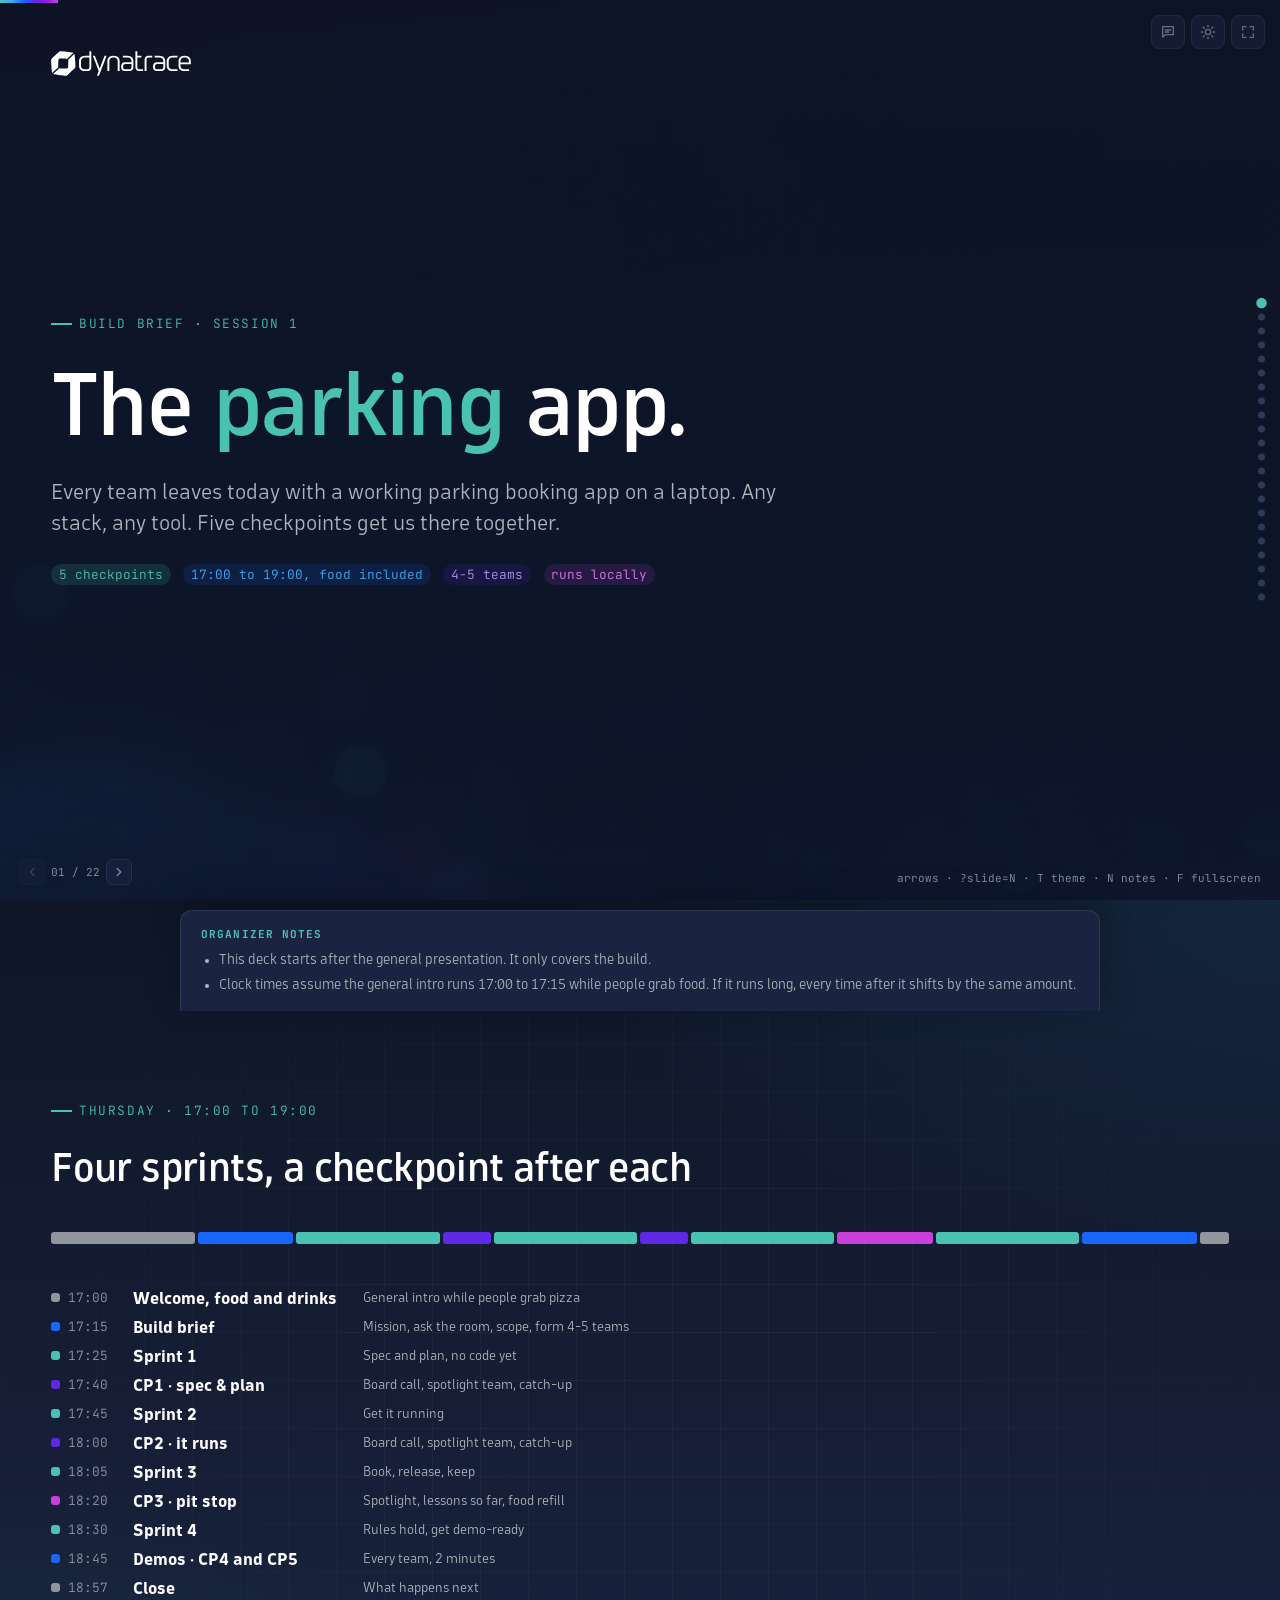
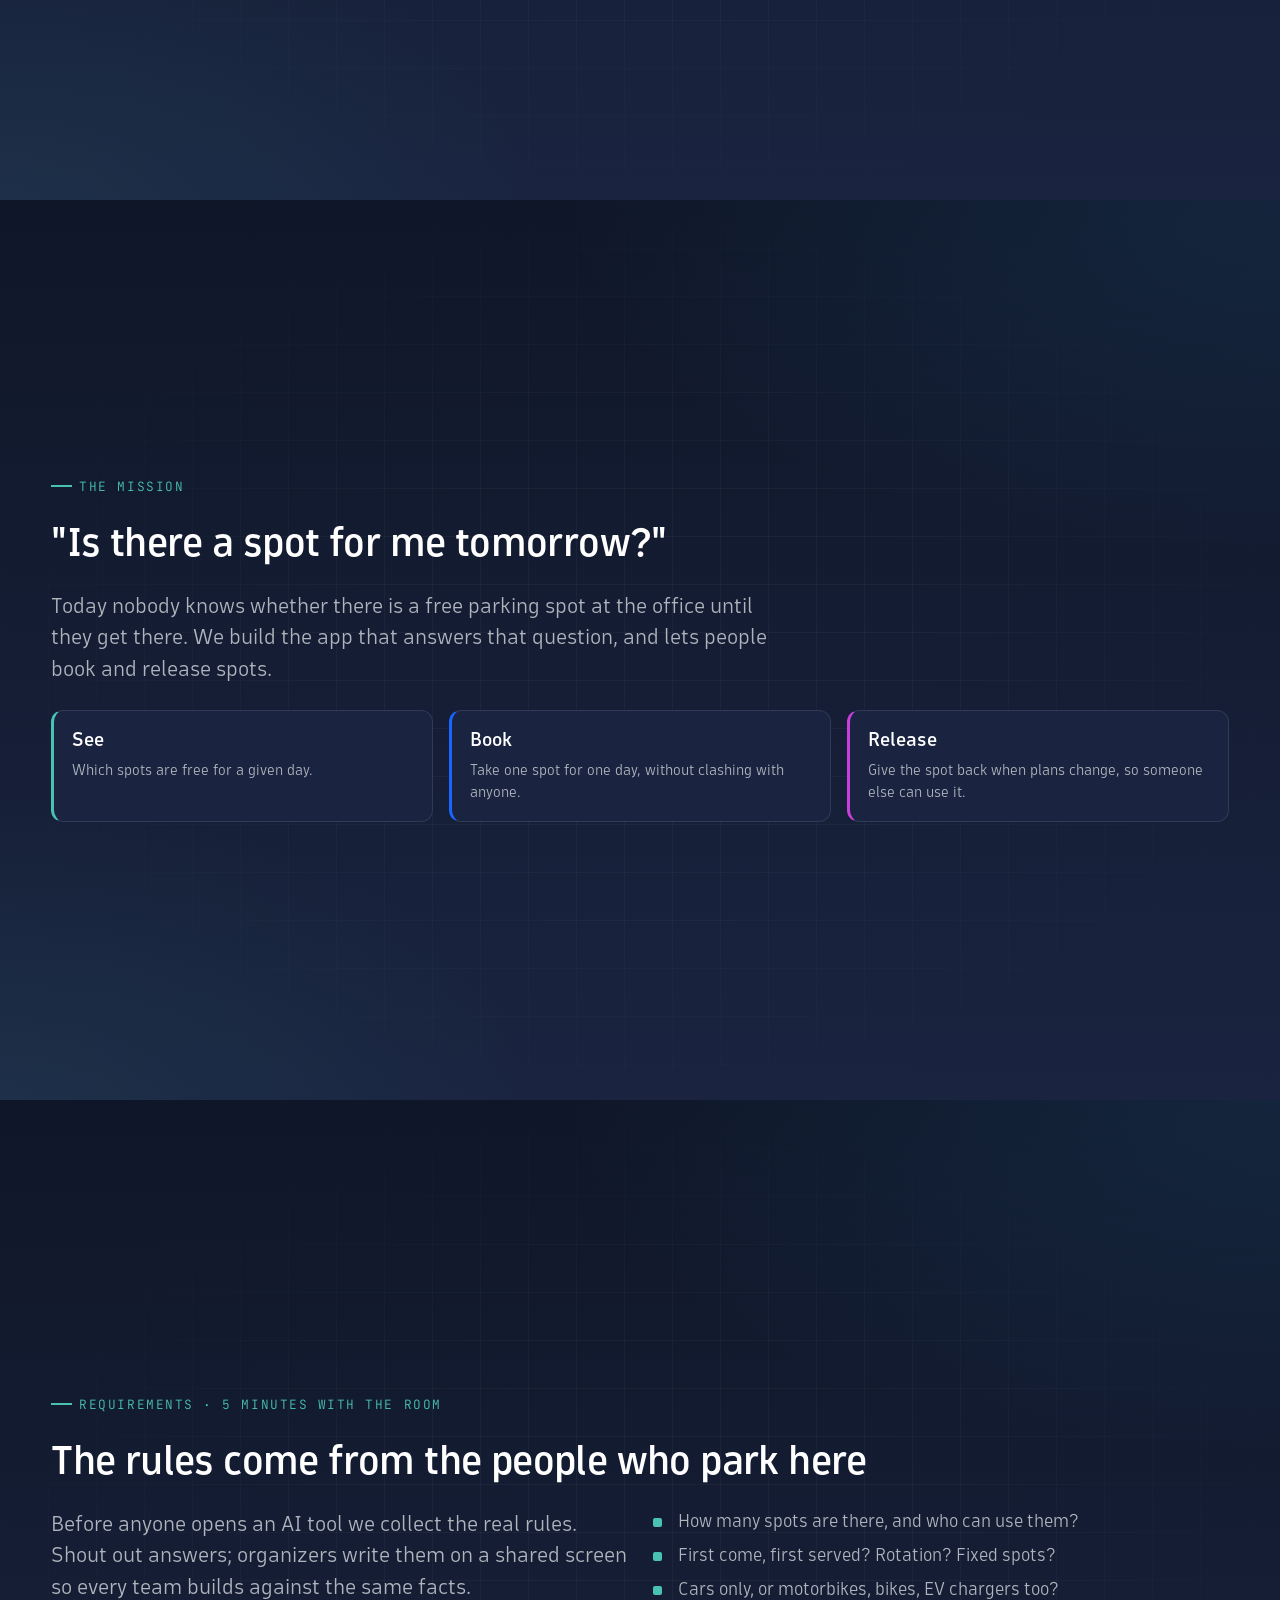
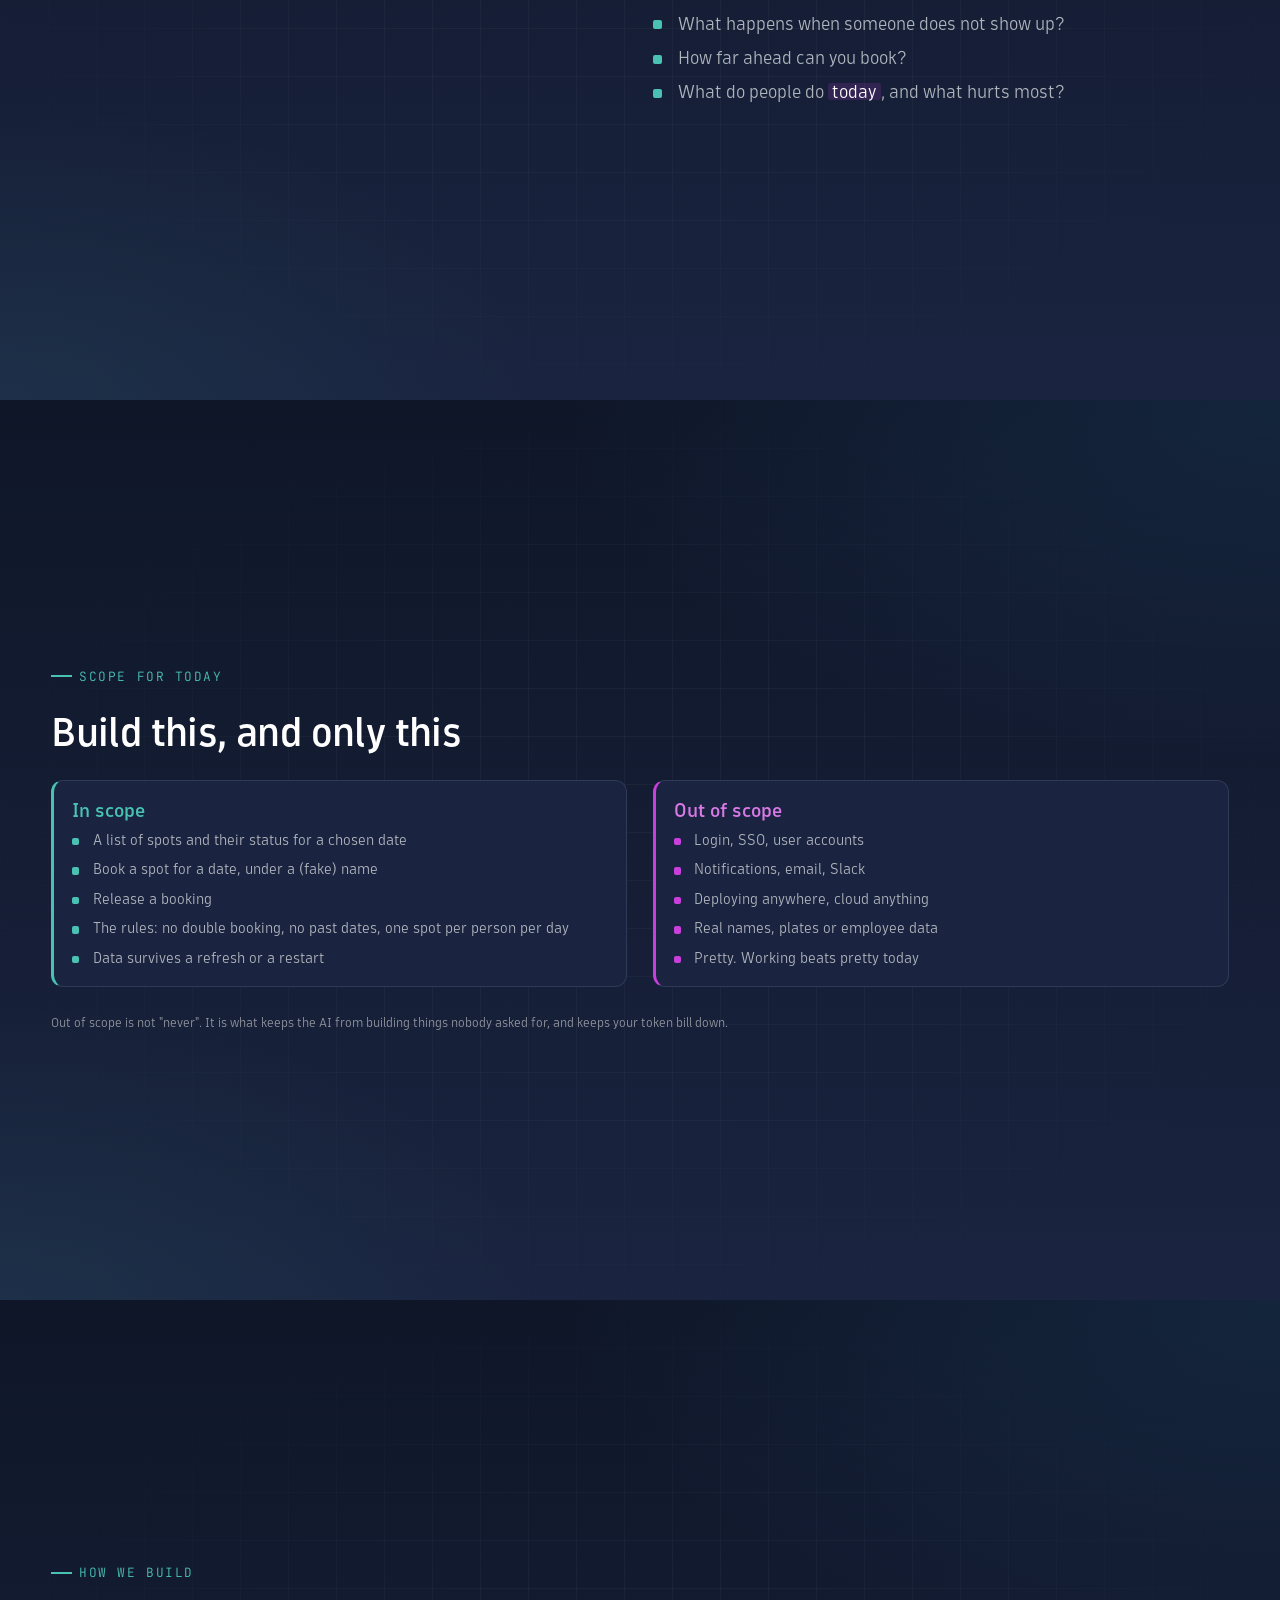
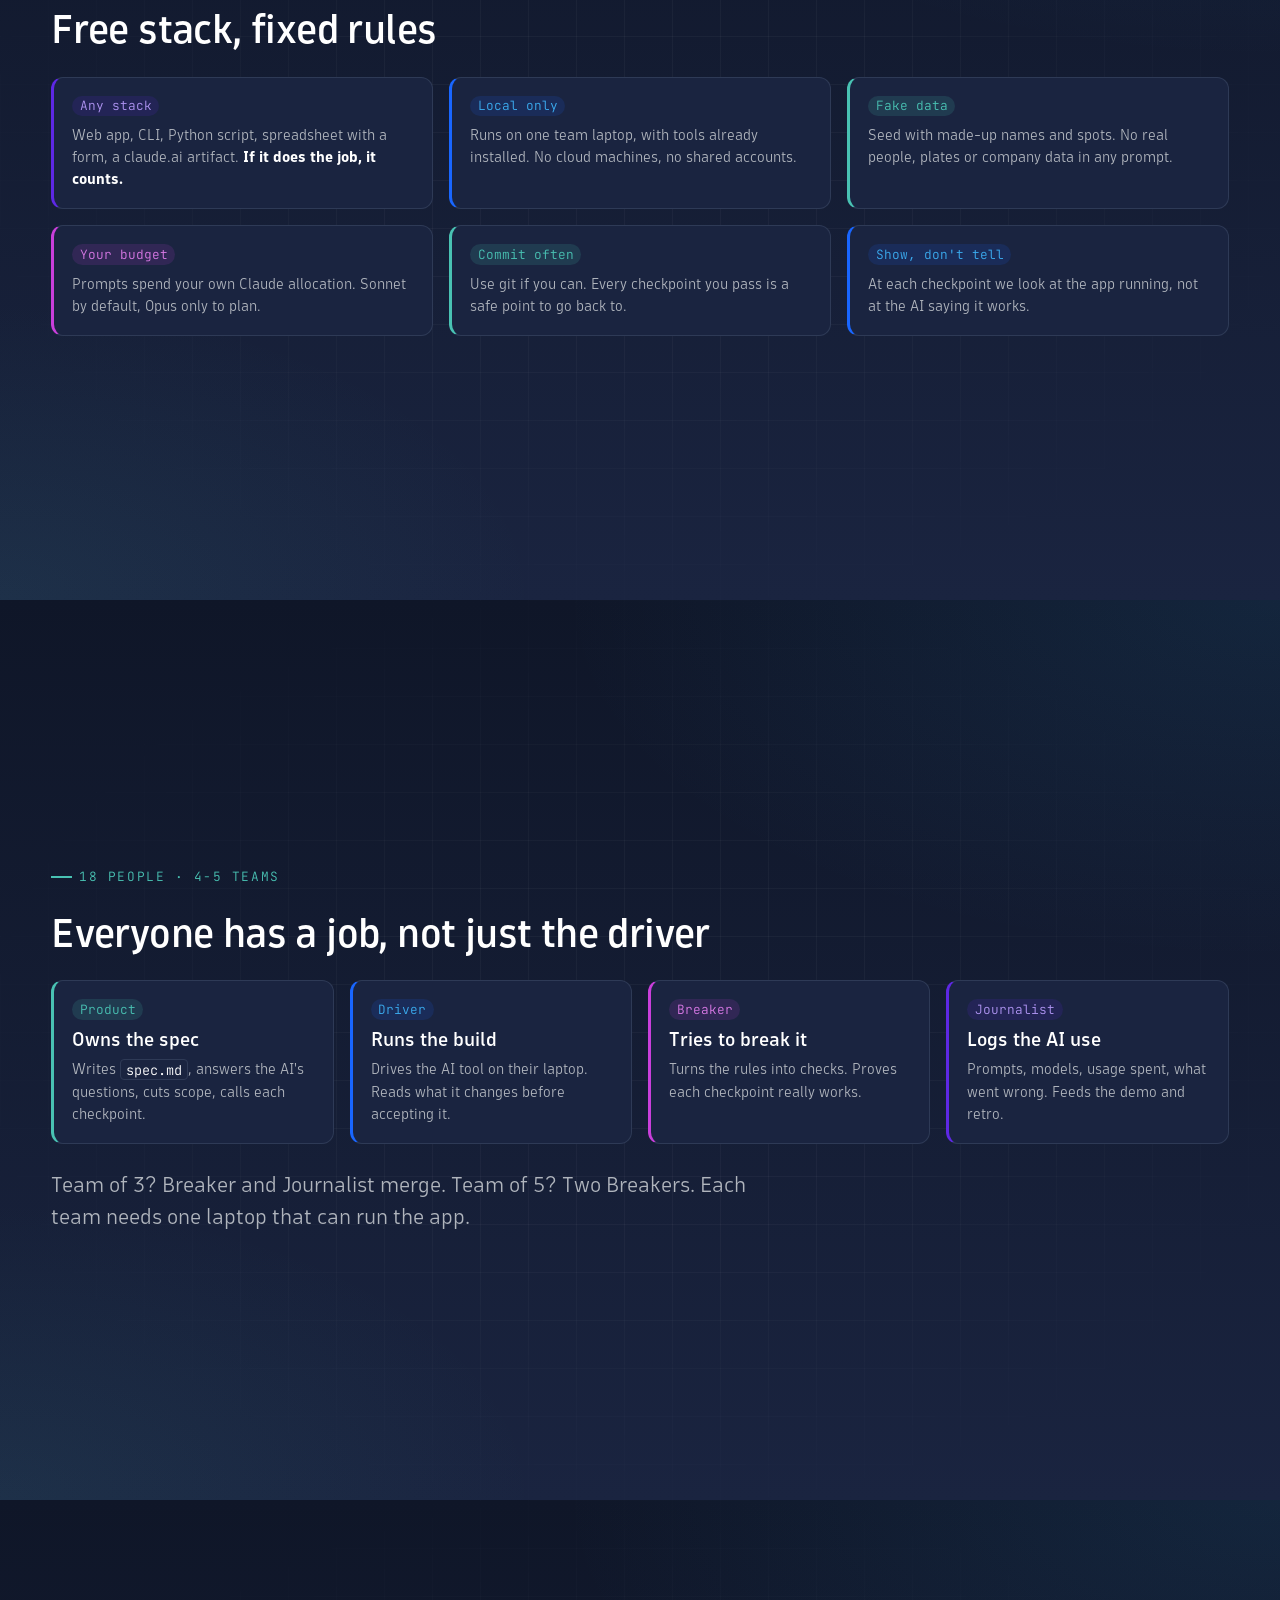
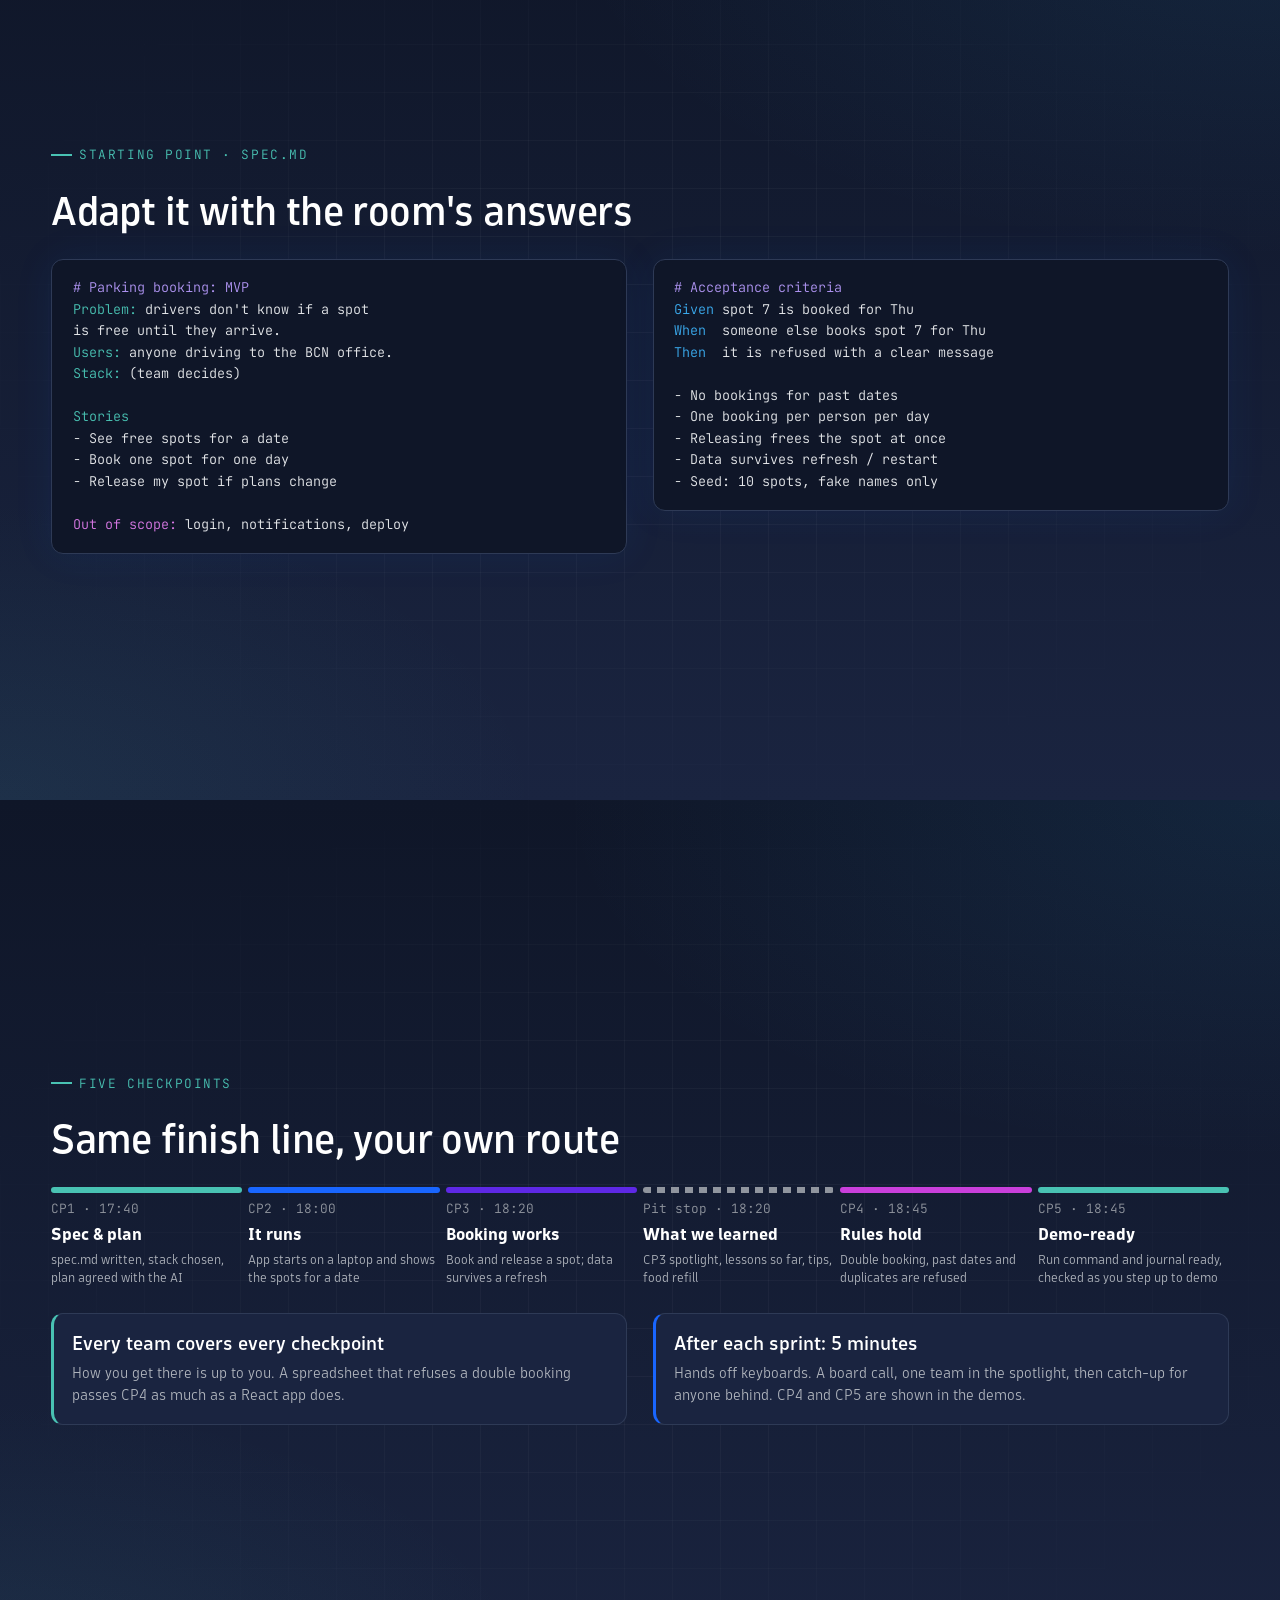
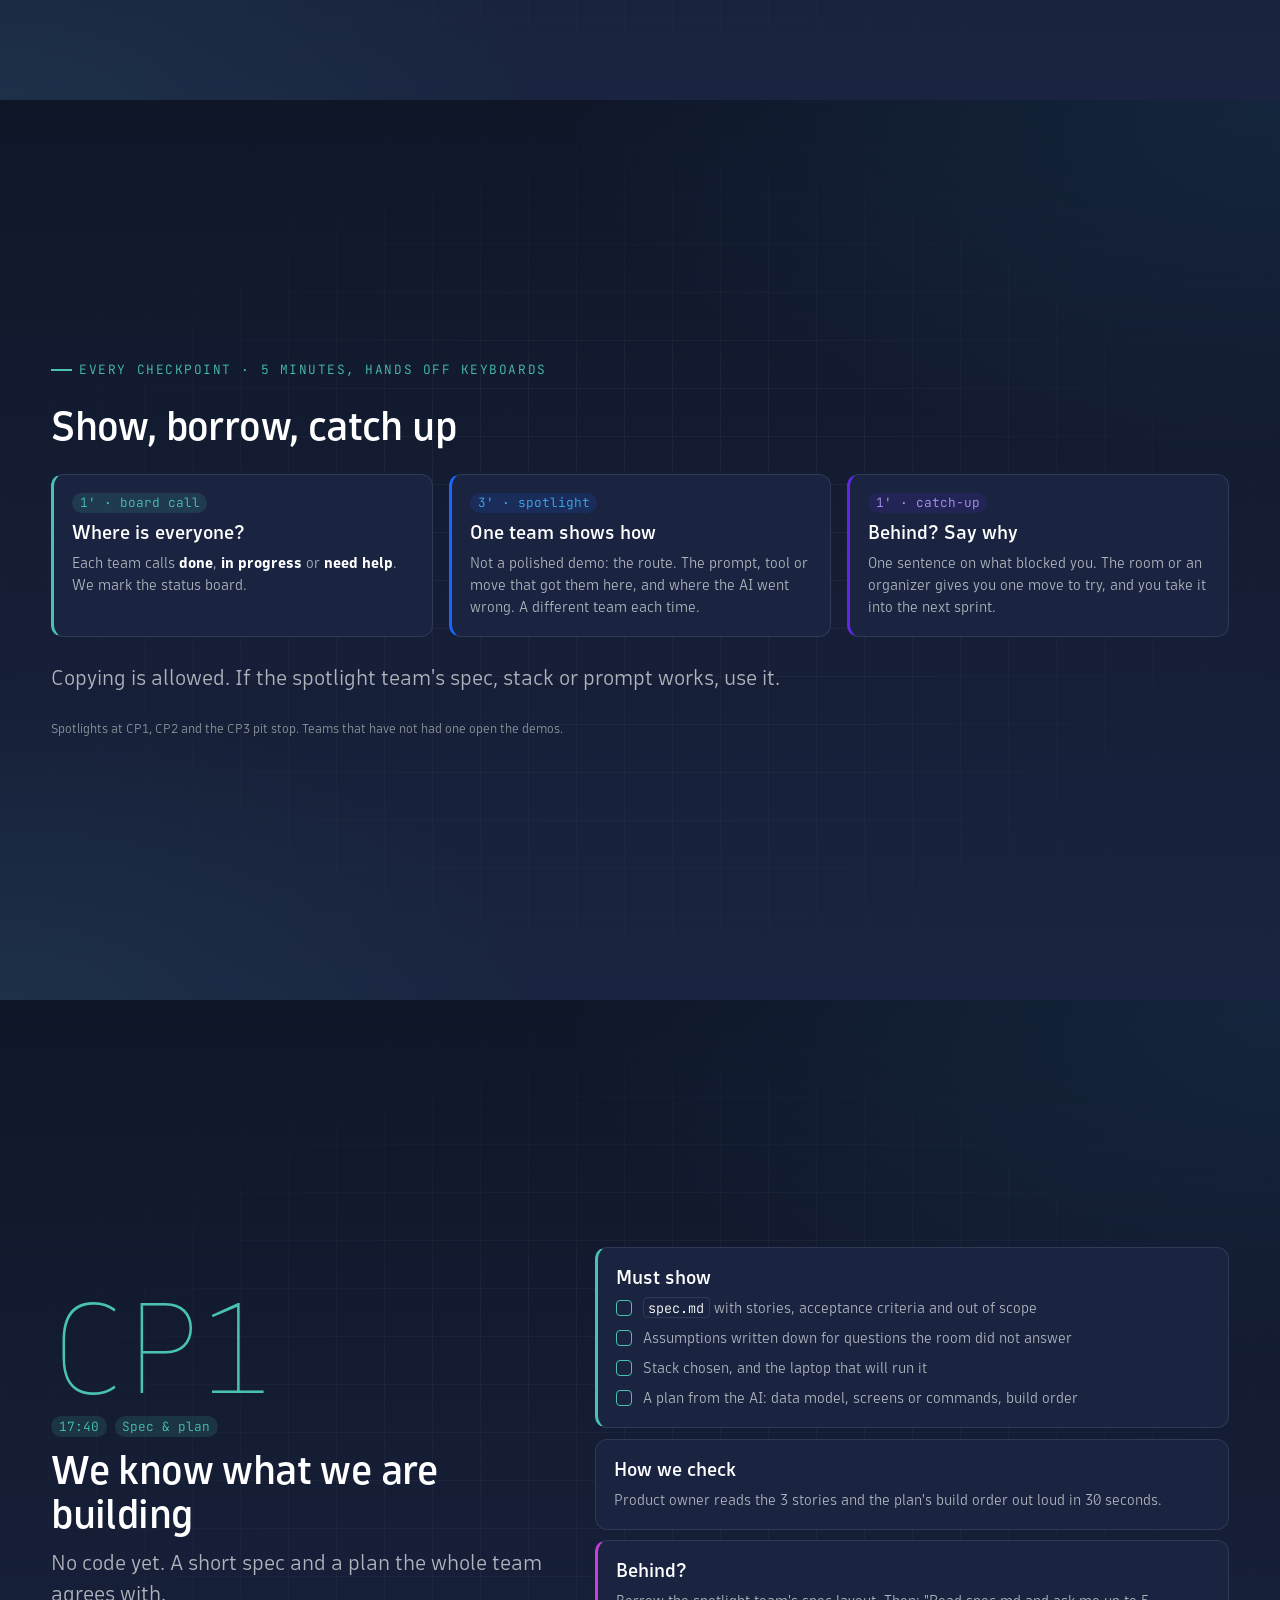
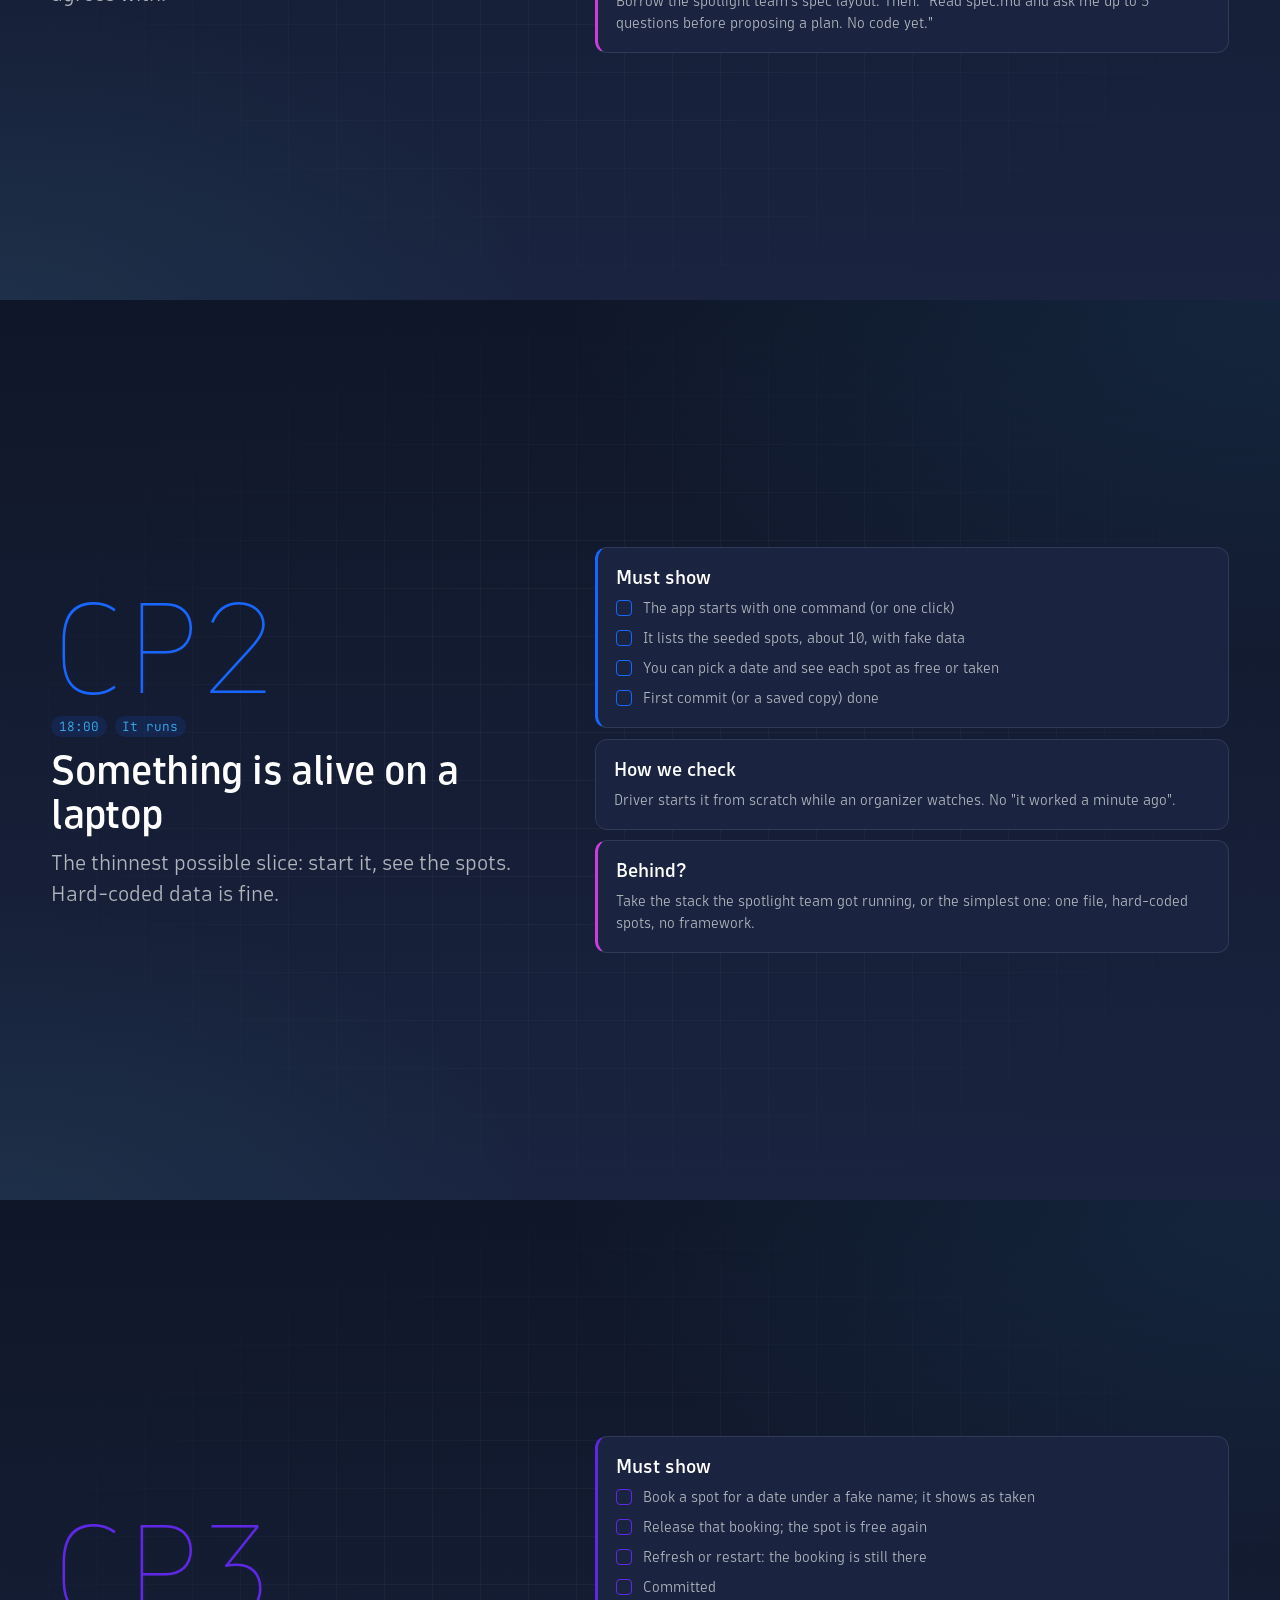
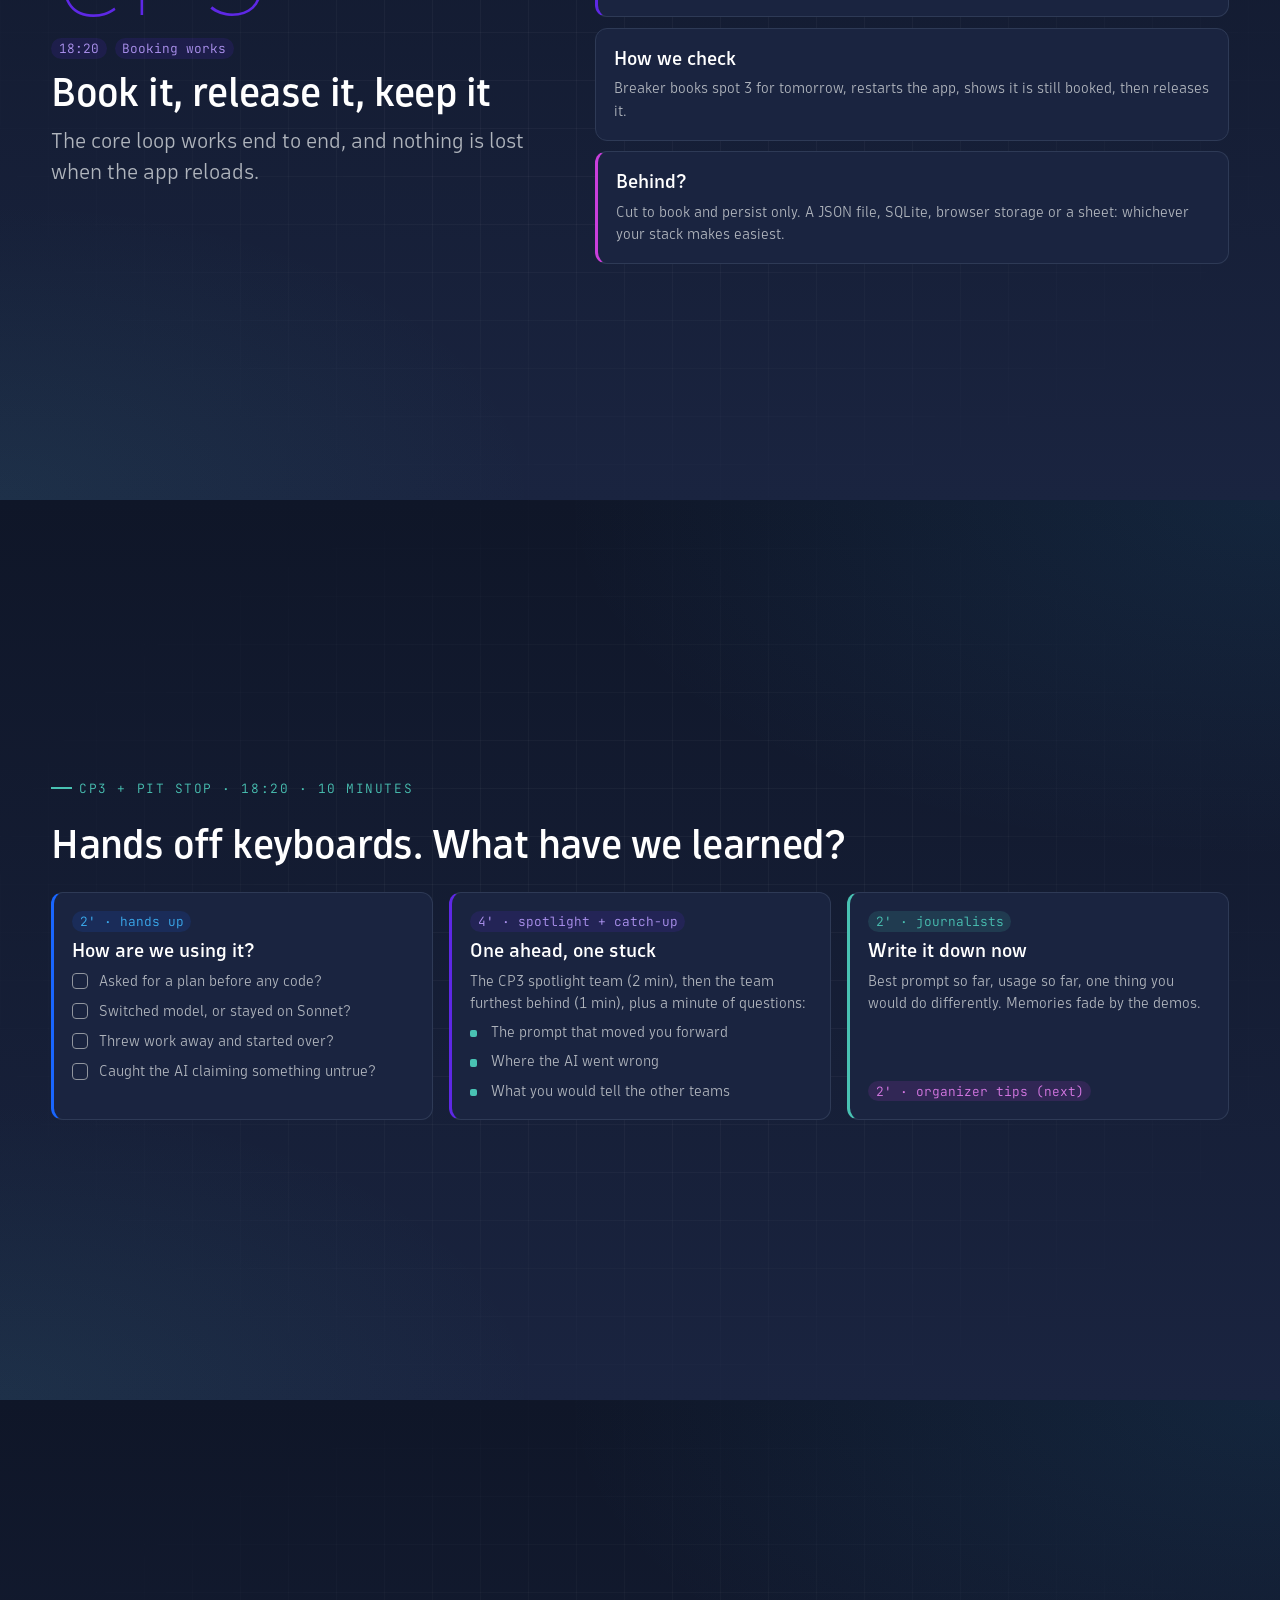
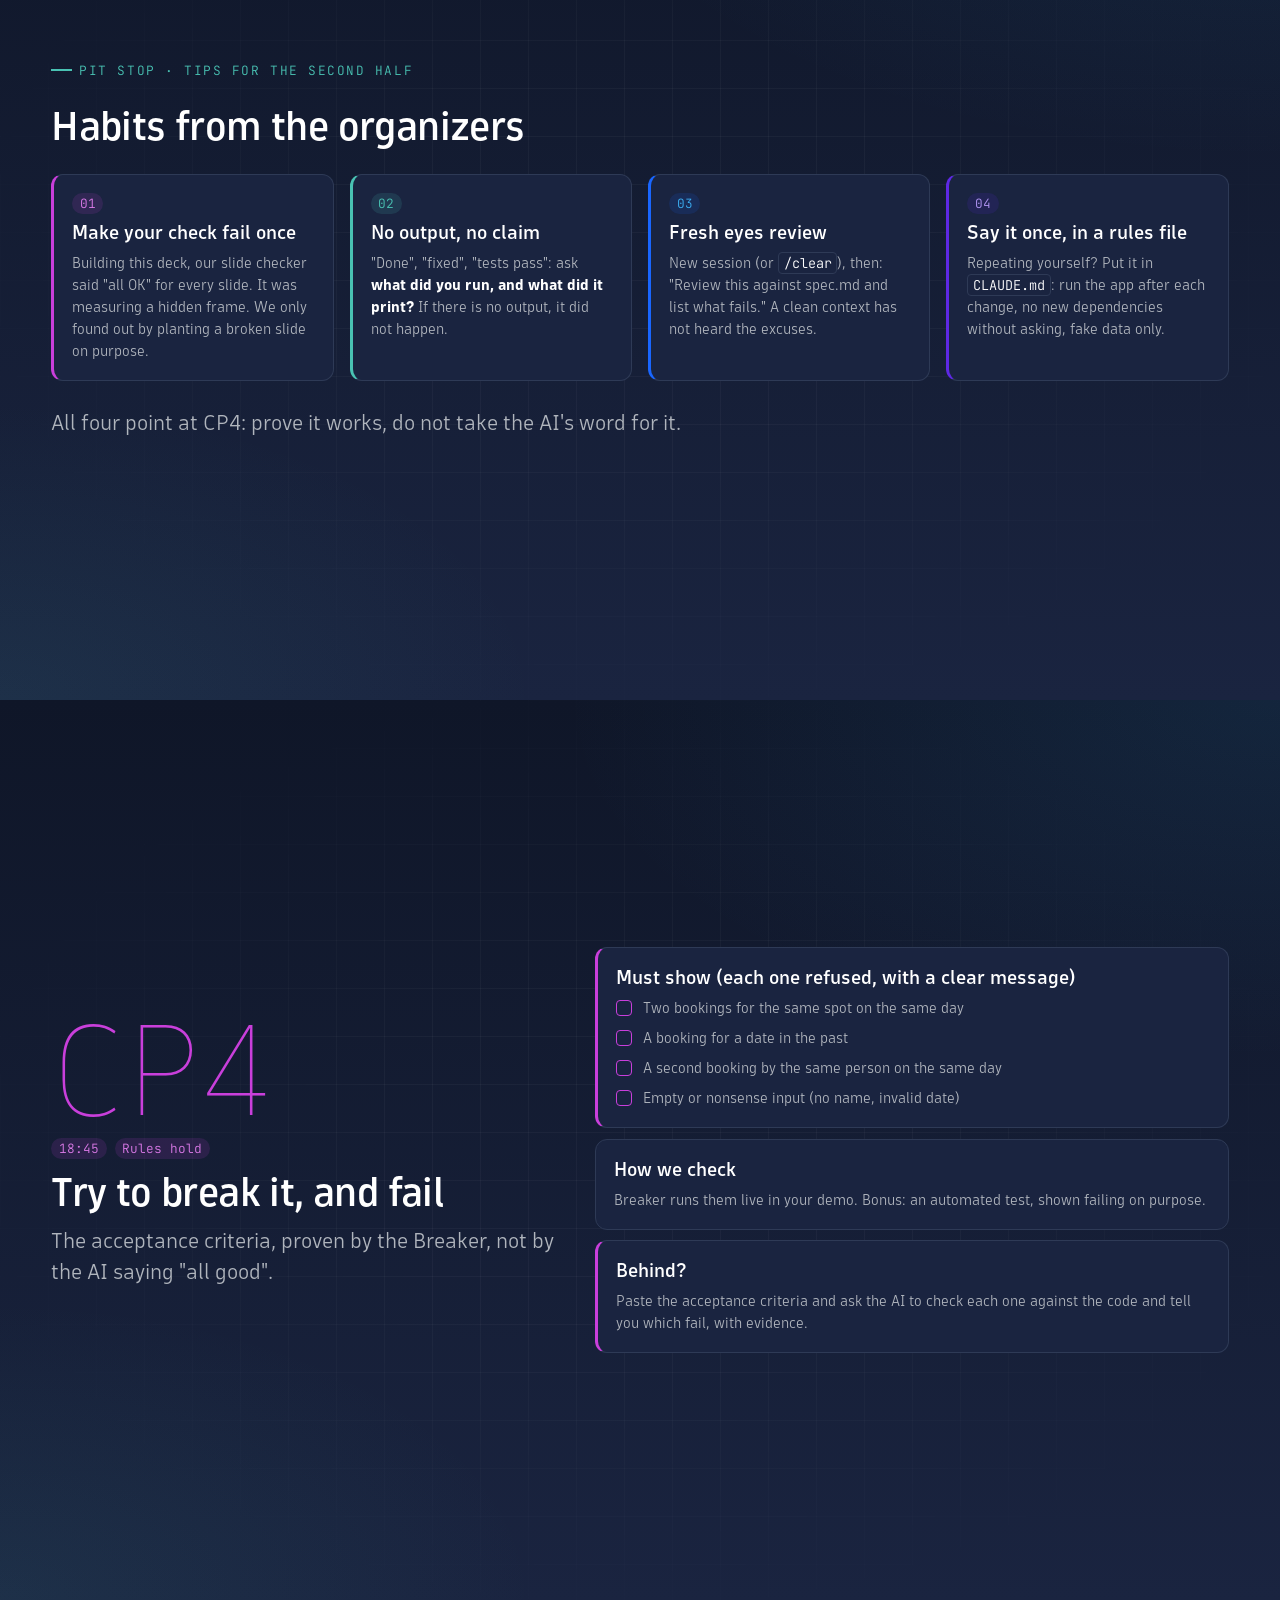
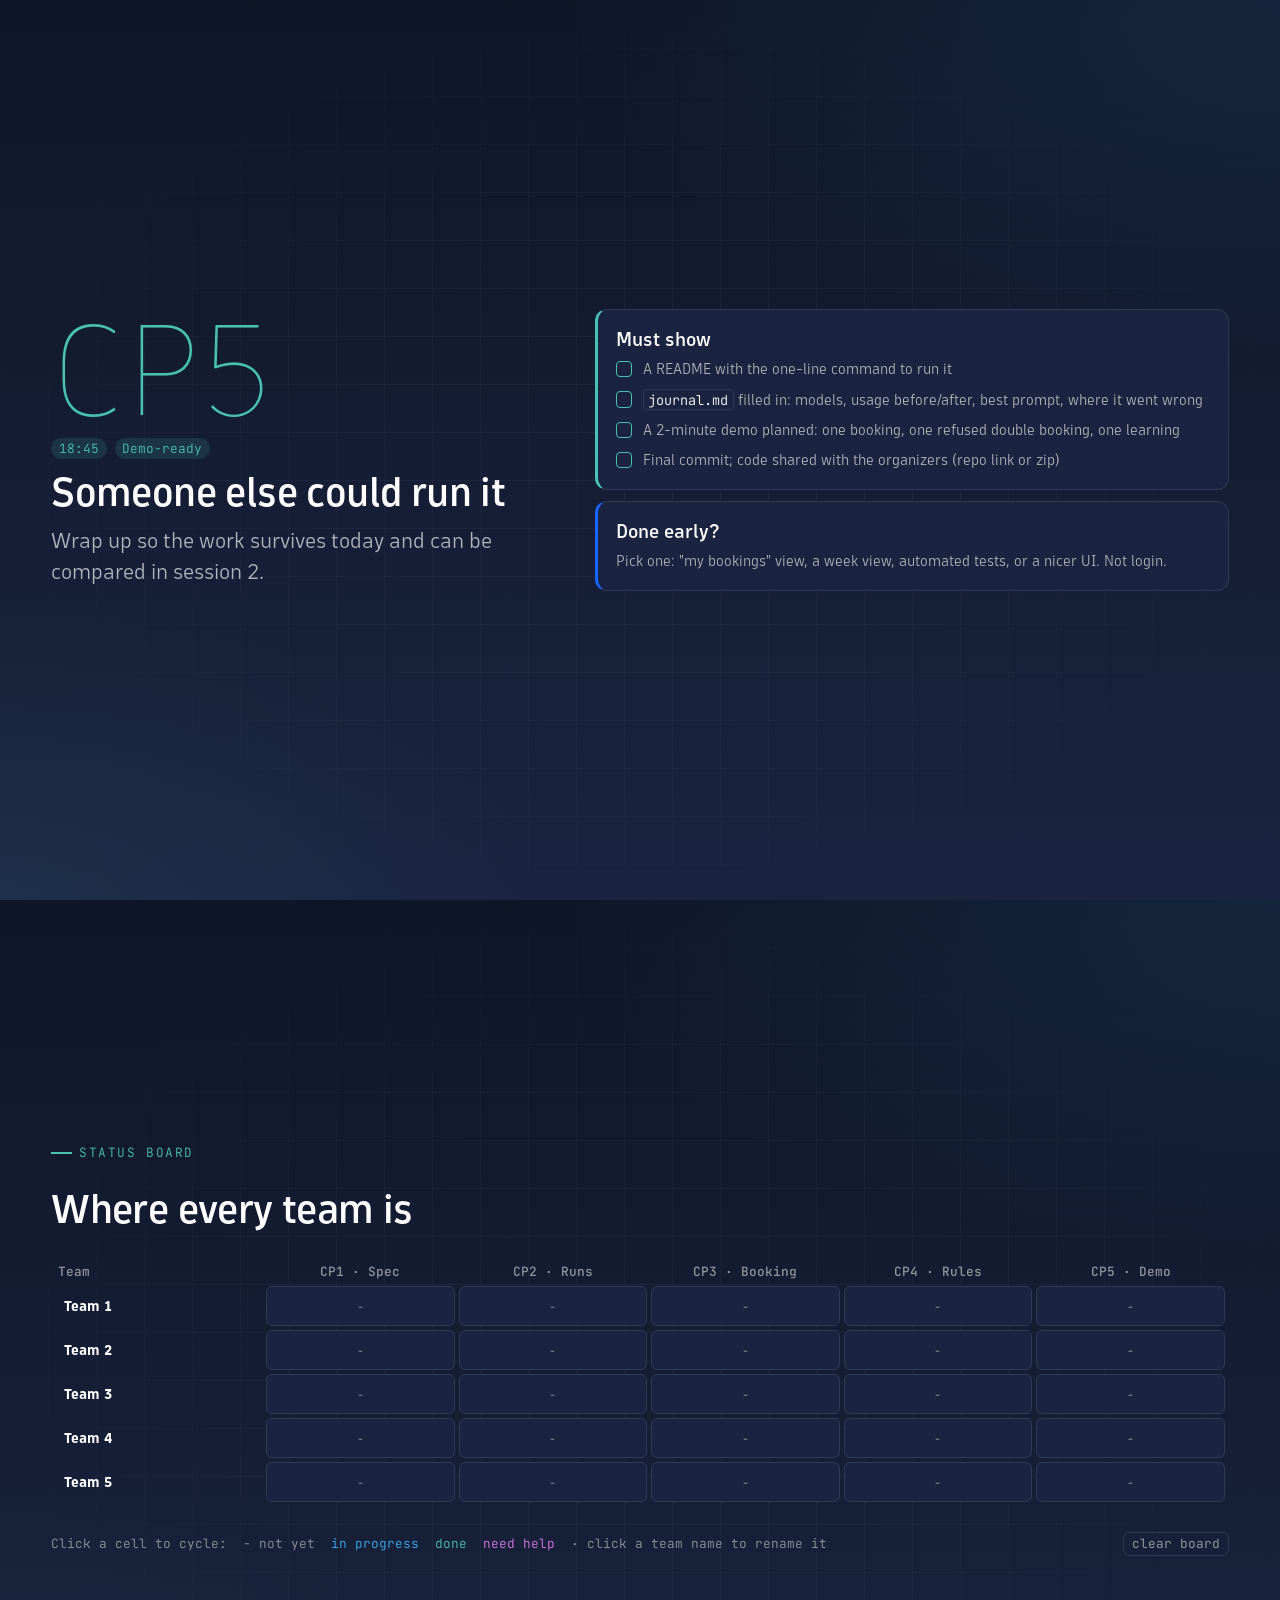
==== build.html @ cbcaed68 "Build the decks from markdown sources Each deck is now edited as one markdown file in decks/ and bui" ====
<!DOCTYPE html>
<html lang="en" data-theme="dark">
<head>
<meta charset="UTF-8">
<meta name="viewport" content="width=device-width, initial-scale=1.0">
<title>Parking App Build</title>
<link rel="preconnect" href="https://fonts.googleapis.com">
<link rel="preconnect" href="https://fonts.gstatic.com" crossorigin>
<link rel="stylesheet" href="https://fonts.googleapis.com/css2?family=JetBrains+Mono:wght@400;500&display=swap">
<style>
/* === FONTS: DTFlow inlined so the deck works offline === */
@font-face { font-family: 'DTFlow'; src: url([data-uri]) format('opentype'); font-weight: 100; font-display: swap; }
@font-face { font-family: 'DTFlow'; src: url([data-uri]) format('opentype'); font-weight: 300; font-display: swap; }
@font-face { font-family: 'DTFlow'; src: url([data-uri]) format('opentype'); font-weight: 500; font-display: swap; }
@font-face { font-family: 'DTFlow'; src: url([data-uri]) format('opentype'); font-weight: 600; font-display: swap; }
@font-face { font-family: 'DTFlow'; src: url([data-uri]) format('opentype'); font-weight: 600; font-display: swap; }

/* === THEME TOKENS: Dynatrace Corporate 2026. Dark is DT Tech Dark, light is DT Card Bright ===
   A -text token is a tint (dark) or shade (light) of its palette colour, used only where the
   palette colour itself fails WCAG AA as text on that background. */
:root {
    --bg: #0F1628;
    --bg-gradient: radial-gradient(1200px 600px at 100% 0%, rgba(59,172,240,.10), transparent 60%),
                   radial-gradient(900px 500px at 0% 100%, rgba(73,194,179,.08), transparent 60%),
                   linear-gradient(180deg, #0F1628 0%, #1A2440 100%);
    --grid-line: rgba(255,255,255,.035);
    --text: #FFFFFF;
    --text-2: #B0B5BD;
    --text-3: #90959E;
    --card: #1A2440;
    --card-border: #2E3A56;
    --card-shadow: none;
    --code-bg: #0F1628;
    --teal: #49C2B3;
    --teal-text: #49C2B3;
    --blue: #1966FF;
    --blue-text: #3BACF0;
    --purple: #5E28E5;
    --purple-text: #AF94F2;
    --pink: #C93FDB;
    --pink-text: #D979E6;
    --spectrum: linear-gradient(90deg, #49C2B3, #3BACF0, #1966FF, #5E28E5, #8D1CDC, #C93FDB);
    --tag-bg: rgba(73,194,179,.14);
    --hl-pink: rgba(201,63,219,.16);
    --font: 'DTFlow', 'DM Sans', Arial, Helvetica, sans-serif;
    --mono: 'JetBrains Mono', monospace;
    --ease: cubic-bezier(0.16, 1, 0.3, 1);
}
[data-theme="light"] {
    --bg: #F9FAFB;
    --bg-gradient: radial-gradient(1200px 600px at 100% 0%, rgba(25,102,255,.05), transparent 60%),
                   radial-gradient(900px 500px at 0% 100%, rgba(73,194,179,.06), transparent 60%),
                   linear-gradient(180deg, #FFFFFF 0%, #F9FAFB 100%);
    --grid-line: rgba(26,36,64,.035);
    --text: #1A2440;
    --text-2: #6F747F;
    --text-3: #6F747F;
    --card: #FFFFFF;
    --card-border: #E5E7EB;
    --card-shadow: 0 2px 8px rgba(26,36,64,.06);
    --code-bg: #1A2440;
    --teal-text: #327379;
    --blue-text: #1966FF;
    --purple-text: #5E28E5;
    --pink-text: #8D1CDC;
    --hl-pink: rgba(201,63,219,.12);
}

* { margin: 0; padding: 0; box-sizing: border-box; }

/* === VIEWPORT BASE (from dt-slides viewport-base.css) === */
/* overflow-x on body would make body the scroller and silently disable the snap set on html */
html { height: 100%; overflow-x: hidden; scroll-snap-type: y mandatory; scroll-behavior: smooth; }
body { min-height: 100%; }
.slide {
    width: 100vw; height: 100vh; height: 100dvh;
    overflow: hidden; scroll-snap-align: start;
    display: flex; flex-direction: column; position: relative;
}
.slide-content {
    flex: 1; display: flex; flex-direction: column; justify-content: center;
    max-height: 100%; overflow: hidden; padding: var(--slide-padding);
}
:root {
    --title-size: clamp(1.5rem, 5vw, 4rem);
    --h2-size: clamp(1.25rem, 3.5vw, 2.5rem);
    --h3-size: clamp(1rem, 2.5vw, 1.75rem);
    --body-size: clamp(0.75rem, 1.5vw, 1.125rem);
    --small-size: clamp(0.65rem, 1vw, 0.875rem);
    --slide-padding: clamp(1rem, 4vw, 4rem);
    --content-gap: clamp(0.5rem, 2vw, 2rem);
    --element-gap: clamp(0.25rem, 1vw, 1rem);
}
.card, .container, .content-box { max-width: min(90vw, 1000px); max-height: min(80vh, 700px); }
.feature-list, .bullet-list { gap: clamp(0.4rem, 1vh, 1rem); }
.feature-list li, .bullet-list li { font-size: var(--body-size); line-height: 1.4; }
.grid { display: grid; grid-template-columns: repeat(auto-fit, minmax(min(100%, 250px), 1fr)); gap: clamp(0.5rem, 1.5vw, 1rem); }
img, .image-container { max-width: 100%; max-height: min(50vh, 400px); object-fit: contain; }
@media (max-height: 700px) {
    :root { --slide-padding: clamp(0.75rem, 3vw, 2rem); --content-gap: clamp(0.4rem, 1.5vw, 1rem); --title-size: clamp(1.25rem, 4.5vw, 2.5rem); --h2-size: clamp(1rem, 3vw, 1.75rem); }
}
@media (max-height: 600px) {
    :root { --slide-padding: clamp(0.5rem, 2.5vw, 1.5rem); --content-gap: clamp(0.3rem, 1vw, 0.75rem); --title-size: clamp(1.1rem, 4vw, 2rem); --body-size: clamp(0.7rem, 1.2vw, 0.95rem); }
    .nav-dots, .keyboard-hint, .decorative { display: none; }
}
@media (max-height: 500px) {
    :root { --slide-padding: clamp(0.4rem, 2vw, 1rem); --title-size: clamp(1rem, 3.5vw, 1.5rem); --h2-size: clamp(0.9rem, 2.5vw, 1.25rem); --body-size: clamp(0.65rem, 1vw, 0.85rem); }
}
@media (max-width: 600px) {
    :root { --title-size: clamp(1.25rem, 7vw, 2.5rem); }
    .grid { grid-template-columns: 1fr; }
}
@media (prefers-reduced-motion: reduce) {
    *, *::before, *::after { animation-duration: 0.01ms !important; transition-duration: 0.2s !important; }
    html { scroll-behavior: auto; }
}

/* === BASE === */
body {
    font-family: var(--font); font-weight: 300; color: var(--text); background: var(--bg);
    -webkit-font-smoothing: antialiased; transition: background .3s, color .3s;
}
.slide { background: var(--bg-gradient); }
.slide::before {
    content: ""; position: absolute; inset: 0; pointer-events: none;
    background-image: linear-gradient(var(--grid-line) 1px, transparent 1px), linear-gradient(90deg, var(--grid-line) 1px, transparent 1px);
    background-size: 48px 48px;
    mask-image: radial-gradient(ellipse at center, #000 30%, transparent 80%);
}
.slide-content { position: relative; z-index: 1; gap: var(--content-gap); max-width: 1280px; width: 100%; margin: 0 auto; }

h1 { font-size: var(--title-size); font-weight: 500; line-height: 1.05; letter-spacing: -0.02em; }
h2 { font-size: var(--h2-size); font-weight: 500; line-height: 1.1; letter-spacing: -0.015em; }
h3 { font-size: var(--h3-size); font-weight: 500; line-height: 1.2; }
p, li { font-size: var(--body-size); color: var(--text-2); line-height: 1.5; }
strong { color: var(--text); font-weight: 600; }
code, .mono { font-family: var(--mono); font-size: .92em; }
:not(pre) > code { background: var(--card); border: 1px solid var(--card-border); padding: .05em .35em; border-radius: 4px; color: var(--text); }

.g { color: var(--teal-text); }
.b { color: var(--blue-text); }
.o { color: var(--pink-text); }
.hl-pink { background: var(--hl-pink); padding: 0 .25em; border-radius: 3px; color: var(--text); }

.eyebrow {
    font-family: var(--mono); font-size: var(--small-size); letter-spacing: .12em; text-transform: uppercase;
    color: var(--teal-text); display: flex; align-items: center; gap: .6em;
}
.eyebrow::before { content: ""; width: 1.6em; height: 2px; background: var(--teal); }
.lede { font-size: clamp(0.85rem, 1.8vw, 1.35rem); color: var(--text-2); max-width: 62ch; line-height: 1.45; }
.small { font-size: var(--small-size); color: var(--text-3); }

.card {
    background: var(--card); border: 1px solid var(--card-border); border-radius: 12px;
    box-shadow: var(--card-shadow); padding: clamp(0.6rem, 1.4vw, 1.25rem);
    display: flex; flex-direction: column; gap: clamp(0.25rem, .6vw, .5rem); max-width: none;
}
.card h3 { font-size: clamp(0.85rem, 1.6vw, 1.2rem); }
.card p, .card li { font-size: clamp(0.72rem, 1.15vw, 0.95rem); }
.card.accent-g { border-left: 3px solid var(--teal); }
.card.accent-b { border-left: 3px solid var(--blue); }
.card.accent-v { border-left: 3px solid var(--purple); }
.card.accent-o { border-left: 3px solid var(--pink); }

.tag {
    display: inline-block; font-family: var(--mono); font-size: var(--small-size);
    background: var(--tag-bg); color: var(--teal-text); padding: .15em .6em; border-radius: 999px; width: fit-content;
}
.tag.b { background: rgba(25,102,255,.13); color: var(--blue-text); }
.tag.v { background: rgba(94,40,229,.13); color: var(--purple-text); }
.tag.o { background: rgba(201,63,219,.13); color: var(--pink-text); }

.cols-2 { display: grid; grid-template-columns: 1fr 1fr; gap: var(--content-gap); align-items: start; }
.cols-3 { display: grid; grid-template-columns: repeat(3, 1fr); gap: clamp(0.5rem, 1.5vw, 1rem); }
.cols-4 { display: grid; grid-template-columns: repeat(4, 1fr); gap: clamp(0.5rem, 1.5vw, 1rem); }
@media (max-width: 800px) { .cols-2, .cols-3, .cols-4 { grid-template-columns: 1fr; } }

.bullet-list { list-style: none; display: flex; flex-direction: column; }
.bullet-list li { position: relative; padding-left: 1.4em; }
.bullet-list li::before {
    content: ""; position: absolute; left: 0; top: .55em; width: .5em; height: .5em;
    border-radius: 2px; background: var(--teal);
}
.bullet-list.o li::before { background: var(--pink); }

pre {
    background: var(--code-bg); color: #E6E8EB; border: 1px solid var(--card-border); border-radius: 12px;
    padding: clamp(0.6rem, 1.4vw, 1.1rem) clamp(0.8rem, 1.6vw, 1.3rem);
    font-family: var(--mono); font-size: clamp(0.62rem, 1.05vw, 0.88rem); line-height: 1.6;
    white-space: pre-wrap; overflow: hidden; box-shadow: 0 0 40px rgba(25,102,255,.08);
}
pre .k { color: #49C2B3; } pre .s { color: #3BACF0; } pre .w { color: #D979E6; } pre .p { color: #AF94F2; }

/* === TITLE / SECTION SLIDES === */
.title-slide h1 { font-size: clamp(2rem, 7vw, 5.5rem); max-width: 15ch; }
.title-slide h1 .g { color: var(--teal); }
[data-theme="light"] .title-slide h1 .g { color: var(--teal-text); }
.meta-row { display: flex; flex-wrap: wrap; gap: clamp(.4rem, 1vw, .8rem); }
.meta-row .tag { font-size: clamp(.65rem, 1vw, .85rem); }

/* === CHECKPOINT TIMELINE === */
.cp-track { display: grid; grid-template-columns: repeat(6, 1fr); gap: 6px; }
.cp-step { display: flex; flex-direction: column; gap: .45em; }
.cp-step .bar { height: 6px; border-radius: 3px; background: var(--teal); }
.cp-step:nth-child(2) .bar { background: var(--blue); }
.cp-step:nth-child(3) .bar { background: var(--purple); }
.cp-step:nth-child(4) .bar { background: var(--pink); }
.cp-step .when { font-family: var(--mono); font-size: var(--small-size); color: var(--text-3); }
.cp-step .name { font-size: clamp(.8rem, 1.3vw, 1.05rem); font-weight: 600; color: var(--text); }
.cp-step .what { font-size: clamp(.66rem, 1vw, .86rem); color: var(--text-2); line-height: 1.4; }
@media (max-width: 800px) { .cp-track { grid-template-columns: 1fr 1fr; gap: .8rem; } }

/* === CHECKPOINT DETAIL SLIDES === */
.cp-layout { display: grid; grid-template-columns: 0.9fr 1.1fr; gap: var(--content-gap); align-items: center; }
.cp-meta { display: flex; gap: .5rem; flex-wrap: wrap; }
.cp-left { display: flex; flex-direction: column; gap: clamp(.4rem, 1.2vh, .9rem); }
.cp-right { display: flex; flex-direction: column; gap: clamp(.45rem, 1.2vh, .8rem); }
@media (max-width: 800px) { .cp-layout { grid-template-columns: 1fr; } }

.checklist { list-style: none; display: flex; flex-direction: column; gap: clamp(.3rem, .9vh, .6rem); }
.checklist li { display: grid; grid-template-columns: auto 1fr; gap: .7em; align-items: start; }
.checklist .box { width: 1.1em; height: 1.1em; border: 1.5px solid var(--cp-color, var(--teal)); border-radius: 4px; margin-top: .2em; }

/* === STATUS BOARD === */
.board { width: 100%; border-collapse: separate; border-spacing: 4px; table-layout: fixed; }
.board th { font-family: var(--mono); font-size: var(--small-size); font-weight: 500; color: var(--text-3); text-align: center; padding: .2em; }
.board th:first-child { text-align: left; width: 18%; }
.board td.team {
    font-size: clamp(.72rem, 1.1vw, .95rem); font-weight: 600; color: var(--text);
    padding: .35em .6em; border-radius: 6px; outline: none;
}
.board td.team:focus { background: var(--card); box-shadow: inset 0 0 0 1px var(--blue); }
.board td.cell { padding: 0; }
.board button.st {
    width: 100%; height: clamp(26px, 4.6vh, 40px); border-radius: 6px; cursor: pointer;
    border: 1px solid var(--card-border); background: var(--card); color: var(--text-3);
    display: flex; align-items: center; justify-content: center; gap: .4em;
    font-family: var(--mono); font-size: clamp(.6rem, .9vw, .78rem);
}
.board button.st svg { width: 1.05em; height: 1.05em; flex-shrink: 0; }
.board button.st .i-wip, .board button.st .i-done, .board button.st .i-help { display: none; }
.board button.st[data-s="wip"] { border-color: var(--blue); color: var(--text); }
.board button.st[data-s="wip"] .i-wip { display: block; color: var(--blue-text); }
.board button.st[data-s="done"] { border-color: var(--teal); background: rgba(73,194,179,.14); color: var(--text); }
.board button.st[data-s="done"] .i-done { display: block; color: var(--teal-text); }
.board button.st[data-s="help"] { border-color: var(--pink); background: rgba(201,63,219,.12); color: var(--text); }
.board button.st[data-s="help"] .i-help { display: block; color: var(--pink-text); }
.board-legend { display: flex; flex-wrap: wrap; gap: 1rem; align-items: center; }
.board-legend span { font-family: var(--mono); font-size: var(--small-size); color: var(--text-3); }
.board-legend span.b { color: var(--blue-text); } .board-legend span.g { color: var(--teal-text); } .board-legend span.o { color: var(--pink-text); }
.board-legend button {
    font-family: var(--mono); font-size: var(--small-size); color: var(--text-3); background: none;
    border: 1px solid var(--card-border); border-radius: 6px; padding: .2em .6em; cursor: pointer; margin-left: auto;
}

/* === BRAND CHROME: background images (dark only), logo placement, gradient bar === */
.agenda-bar { display: grid; grid-template-columns: 15fr 10fr 15fr 5fr 15fr 5fr 15fr 10fr 15fr 12fr 3fr; gap: 3px; height: clamp(8px, 1.4vh, 12px); margin: clamp(.6rem, 2vh, 1.4rem) 0; }
.agenda-bar span, .agenda .dot { border-radius: 3px; background: var(--c); }
.agenda { display: grid; grid-template-columns: auto auto 1fr; gap: clamp(.25rem, 1vh, .6rem) clamp(.8rem, 2vw, 1.6rem); align-items: center; }
.agenda .t { font-family: var(--mono); font-size: var(--small-size); color: var(--text-3); display: flex; align-items: center; gap: .6em; }
.agenda .dot { width: .7em; height: .7em; }
.agenda .n { font-weight: 600; color: var(--text); font-size: clamp(.8rem, 1.3vw, 1.05rem); }
.agenda .d { color: var(--text-2); font-size: clamp(.7rem, 1.05vw, .9rem); }
.cp-num {
    font-family: var(--font); font-weight: 100; line-height: .9;
    font-size: clamp(3rem, 11vw, 8rem); color: var(--cp-color, var(--teal));
}
.bg-overlay { display: none; position: absolute; inset: 0; background: rgba(26,36,64,var(--bg-overlay-opacity,.55)); z-index: 0; pointer-events: none; }
[data-theme="dark"] .slide.bg-img { background-size: cover; background-position: center; background-attachment: fixed; }
[data-theme="dark"] .slide.bg-img::before { display: none; }
[data-theme="dark"] .slide.bg-img .bg-overlay { display: block; }
[data-theme="dark"] .slide.bg-title {
    background: linear-gradient(135deg, #1A2440 0%, #222E4A 50%, #1A2440 100%);
    background-image: url([data-uri]);
    --bg-overlay-opacity: .5;
}
[data-theme="dark"] .slide.bg-closing {
    background: linear-gradient(135deg, #1A2440, #222E4A);
    background-image: url([data-uri]);
    --bg-overlay-opacity: .55;
}
.brand-mark { position: absolute; left: var(--slide-padding); top: var(--slide-padding); z-index: 1; }
.brand-mark svg { width: clamp(100px, 11vw, 140px); height: auto; color: var(--text); display: block; }
[data-theme="dark"] .brand-mark svg path { fill: #FFFFFF; }
/* bottom-left on bright slides, lifted clear of the fixed pager */
[data-theme="light"] .brand-mark { top: auto; bottom: calc(var(--slide-padding) + 28px); }
[data-theme="light"] .slide::after { content: ""; position: absolute; left: 0; right: 0; bottom: 0; height: 4px; background: var(--spectrum); }

/* === ANIMATION === */
.reveal { opacity: 0; transform: translateY(24px); transition: opacity .6s var(--ease), transform .6s var(--ease); }
.slide.visible .reveal { opacity: 1; transform: none; }
.slide.visible .reveal:nth-child(2) { transition-delay: .08s; }
.slide.visible .reveal:nth-child(3) { transition-delay: .16s; }
.slide.visible .reveal:nth-child(4) { transition-delay: .24s; }
.slide.visible .reveal:nth-child(5) { transition-delay: .32s; }
.stagger > * { opacity: 0; transform: translateY(16px); transition: opacity .5s var(--ease), transform .5s var(--ease); }
.slide.visible .stagger > * { opacity: 1; transform: none; }
.slide.visible .stagger > *:nth-child(2) { transition-delay: .07s; }
.slide.visible .stagger > *:nth-child(3) { transition-delay: .14s; }
.slide.visible .stagger > *:nth-child(4) { transition-delay: .21s; }
.slide.visible .stagger > *:nth-child(5) { transition-delay: .28s; }
.slide.visible .stagger > *:nth-child(6) { transition-delay: .35s; }

/* === CHROME: progress, dots, counter, toolbar, notes === */
.progress-bar { position: fixed; top: 0; left: 0; height: 3px; background: var(--spectrum); z-index: 100; width: 0; transition: width .3s var(--ease); }
.nav-dots { position: fixed; right: clamp(.5rem, 1.2vw, 1.2rem); top: 50%; transform: translateY(-50%); display: flex; flex-direction: column; gap: 7px; z-index: 100; }
.nav-dots button { width: 7px; height: 7px; border-radius: 50%; border: none; background: var(--card-border); cursor: pointer; padding: 0; transition: transform .2s, background .2s; }
.nav-dots button.active { background: var(--teal); transform: scale(1.5); }
.pager { position: fixed; left: clamp(.6rem, 1.5vw, 1.4rem); bottom: clamp(.5rem, 1.2vw, 1rem); display: flex; align-items: center; gap: 6px; z-index: 100; }
.pager button {
    width: 26px; height: 26px; border-radius: 6px; border: 1px solid var(--card-border); background: var(--card);
    color: var(--text-2); cursor: pointer; display: grid; place-items: center; opacity: .7; padding: 0;
}
.pager button:hover:not(:disabled) { opacity: 1; }
.pager button:disabled { opacity: .25; cursor: default; }
.pager svg { width: 14px; height: 14px; }
.slide-counter { font-family: var(--mono); font-size: 11px; color: var(--text-3); min-width: 6ch; text-align: center; }
.toolbar { position: fixed; top: clamp(.5rem, 1.2vw, 1rem); right: clamp(.5rem, 1.2vw, 1rem); display: flex; gap: 6px; z-index: 101; }
.toolbar button {
    width: 34px; height: 34px; border-radius: 8px; border: 1px solid var(--card-border); background: var(--card);
    color: var(--text-2); cursor: pointer; display: grid; place-items: center; opacity: .55; transition: opacity .2s;
}
.toolbar button:hover, .toolbar button:focus-visible { opacity: 1; }
.toolbar svg { width: 16px; height: 16px; }
[data-theme="dark"] .i-sun { display: block; } [data-theme="dark"] .i-moon { display: none; }
[data-theme="light"] .i-sun { display: none; } [data-theme="light"] .i-moon { display: block; }
.keyboard-hint { position: fixed; right: clamp(.6rem, 1.5vw, 1.4rem); bottom: clamp(.5rem, 1.2vw, 1rem); font-family: var(--mono); font-size: 11px; color: var(--text-3); z-index: 100; }
aside.notes { display: none; }
.notes-panel {
    position: fixed; left: 50%; bottom: 0; transform: translate(-50%, 110%); width: min(920px, 96vw);
    max-height: 42vh; overflow: auto; background: var(--card); border: 1px solid var(--card-border); border-bottom: none;
    border-radius: 12px 12px 0 0; padding: 1rem 1.25rem; z-index: 102; transition: transform .3s var(--ease);
    box-shadow: 0 -8px 32px rgba(0,0,0,.25);
}
.notes-panel.open { transform: translate(-50%, 0); }
.notes-panel h4 { font-family: var(--mono); font-size: 11px; letter-spacing: .1em; text-transform: uppercase; color: var(--teal-text); margin-bottom: .5rem; }
.notes-panel p, .notes-panel li { font-size: 14px; color: var(--text-2); }
.notes-panel ul { padding-left: 1.1rem; display: flex; flex-direction: column; gap: .25rem; }

@media print { .toolbar, .nav-dots, .progress-bar, .keyboard-hint, .notes-panel, .pager { display: none !important; } .reveal, .stagger > * { opacity: 1 !important; transform: none !important; } }
</style>
</head>
<body>

<div class="progress-bar" aria-hidden="true"></div>
<nav class="nav-dots" aria-label="Slides"></nav>
<div class="toolbar">
    <button id="notesBtn" title="Organizer notes (N)" aria-label="Toggle organizer notes">
        <svg viewBox="0 0 24 24" fill="none" stroke="currentColor" stroke-width="2" stroke-linecap="round" stroke-linejoin="round"><path d="M4 4h16v12H8l-4 4z"/><path d="M8 9h8M8 12h5"/></svg>
    </button>
    <button id="themeBtn" title="Dark / bright theme (T)" aria-label="Toggle theme">
        <svg class="i-sun" viewBox="0 0 24 24" fill="none" stroke="currentColor" stroke-width="2" stroke-linecap="round"><circle cx="12" cy="12" r="4"/><path d="M12 2v2M12 20v2M4.9 4.9l1.4 1.4M17.7 17.7l1.4 1.4M2 12h2M20 12h2M4.9 19.1l1.4-1.4M17.7 6.3l1.4-1.4"/></svg>
        <svg class="i-moon" viewBox="0 0 24 24" fill="none" stroke="currentColor" stroke-width="2" stroke-linecap="round" stroke-linejoin="round"><path d="M21 12.8A9 9 0 1 1 11.2 3a7 7 0 0 0 9.8 9.8z"/></svg>
    </button>
    <button id="fsBtn" title="Fullscreen (F)" aria-label="Toggle fullscreen">
        <svg viewBox="0 0 24 24" fill="none" stroke="currentColor" stroke-width="2" stroke-linecap="round" stroke-linejoin="round"><path d="M4 9V4h5M20 9V4h-5M4 15v5h5M20 15v5h-5"/></svg>
    </button>
</div>
<nav class="pager" aria-label="Pagination">
    <button id="prevBtn" type="button" aria-label="Previous slide"><svg viewBox="0 0 24 24" fill="none" stroke="currentColor" stroke-width="2.5" stroke-linecap="round" stroke-linejoin="round"><path d="M15 6l-6 6 6 6"/></svg></button>
    <span class="slide-counter" aria-live="polite"></span>
    <button id="nextBtn" type="button" aria-label="Next slide"><svg viewBox="0 0 24 24" fill="none" stroke="currentColor" stroke-width="2.5" stroke-linecap="round" stroke-linejoin="round"><path d="M9 6l6 6-6 6"/></svg></button>
</nav>
<div class="keyboard-hint">arrows · ?slide=N · T theme · N notes · F fullscreen</div>
<div class="notes-panel" id="notesPanel" role="region" aria-label="Organizer notes"><h4>Organizer notes</h4><div id="notesBody"></div></div>

<main>
<!-- 01 TITLE -->
<section class="slide title-slide bg-img bg-title">
    <div class="bg-overlay"></div>
    <div class="slide-content">
        <div class="eyebrow reveal">Build brief · Session 1</div>
        <h1 class="reveal">The <span class="g">parking</span> app.</h1>
        <p class="lede reveal">Every team leaves today with a working parking booking app on a laptop. Any stack, any tool. Five checkpoints get us there together.</p>
        <div class="meta-row reveal">
            <span class="tag">5 checkpoints</span><span class="tag b">17:00 to 19:00, food included</span><span class="tag v">4-5 teams</span><span class="tag o">runs locally</span>
        </div>
    </div>
    <div class="brand-mark"><svg viewBox="0 0 800 142" xmlns="http://www.w3.org/2000/svg" role="img" aria-label="Dynatrace"><g id="Background"/><g id="Vertical"/><g id="Horizontal"/><g id="Dynatrace_Color"/><g id="Variants"><g><g><g><path d="M578.6 37.2 560.2 37.2C555 37.2 551.4 38.2 549.2 40.4 547 42.5 545.9 46.2 545.9 51.2L545.9 114.8 534.9 114.8 534.9 50.4C535 45.5 535.8 40.2 538.4 36.2 543.1 28.7 552.1 27.3 558.8 27.3L578.7 27.3 578.7 37.2Z" fill="currentColor"/></g><g><path d="M507.6 104.8C502.4 104.8 498.8 103.8 496.6 101.6 494.4 99.5 493.3 96 493.3 91L493.3 37.2 516.4 37.2 516.4 27.3 493.3 27.3 493.3 1 482.3 1 482.3 91.6C482.4 96.5 483.2 101.8 485.8 105.8 490.5 113.3 499.5 114.7 506.2 114.7L526.1 114.7 526.1 104.8 507.6 104.8Z" fill="currentColor"/></g><path d="M219.3 1 219.3 27.2 196.2 27.2C182.2 27.2 173.7 31.4 168.4 36.5 160.3 44.4 160.3 55.7 160.3 56.9 160.3 58.3 160.3 83.7 160.3 85.1 160.3 86.3 160.3 97.6 168.4 105.5 173.6 110.6 182.1 114.8 196.2 114.8L206.5 114.8C213.2 114.8 222.2 113.3 226.9 105.9 229.4 101.9 230.3 96.6 230.4 91.7L230.4 1 219.3 1ZM216 101.7C213.8 103.8 210.2 104.9 205 104.9L195 104.9C185.9 104.9 180.2 102.3 176.8 98.9 172.7 94.9 171.3 89.6 171.3 85.5L171.3 56.6C171.3 52.5 172.7 47.2 176.8 43.2 180.3 39.8 185.9 37.2 195 37.2L219.2 37.2 219.2 91.1C219.3 96 218.2 99.5 216 101.7Z" fill="currentColor"/><path d="M678.2 43.2C681.7 39.8 687.3 37.2 696.4 37.2L722.9 37.2 722.9 27.3 697.5 27.3C683.5 27.3 675 31.5 669.7 36.6 661.6 44.5 661.6 55.8 661.6 57 661.6 57.8 661.6 84.4 661.6 85.2 661.6 86.4 661.6 97.7 669.7 105.6 674.9 110.7 683.4 114.9 697.5 114.9L722.9 114.9 722.9 105 696.4 105C687.3 105 681.6 102.4 678.2 99 674.1 95 672.7 89.7 672.7 85.6L672.7 56.6C672.7 52.5 674.1 47.1 678.2 43.2Z" fill="currentColor"/><path d="M470.9 56.9C470.9 55.7 470.9 44.4 462.8 36.5 457.6 31.4 449.1 27.2 435 27.2L410.5 27.2 410.5 37.1 436.1 37.1C445.2 37.1 450.9 39.7 454.3 43.1 458.4 47.1 459.8 52.4 459.8 56.5L459.8 65 424.7 65C418 65 409 66.5 404.3 73.9 401.8 77.9 400.9 83.2 400.8 88.1L400.8 91.6C400.9 96.5 401.7 101.8 404.3 105.8 409 113.3 418 114.7 424.7 114.7L447 114.7C453.7 114.7 462.7 113.2 467.4 105.8 469.9 101.8 470.8 96.5 470.9 91.6 470.9 91.6 470.9 62.6 470.9 56.9ZM456.6 101.7C454.4 103.8 450.8 104.9 445.6 104.9L426.2 104.9C421 104.9 417.4 103.9 415.2 101.7 413 99.5 412 96 412 91.1L412 88.7C412 83.7 413.1 80.2 415.3 78.1 417.5 76 421.1 74.9 426.3 74.9L459.9 74.9 459.9 91.1C459.9 96 458.8 99.5 456.6 101.7Z" fill="currentColor"/><path d="M652.9 56.9C652.9 55.7 652.9 44.4 644.8 36.5 639.6 31.4 631.1 27.2 617 27.2L592.5 27.2 592.5 37.1 618.1 37.1C627.2 37.1 632.9 39.7 636.3 43.1 640.4 47.1 641.8 52.4 641.8 56.5L641.8 65 606.7 65C600 65 591 66.5 586.3 73.9 583.8 77.9 582.9 83.2 582.8 88.1L582.8 91.6C582.9 96.5 583.7 101.8 586.3 105.8 591 113.3 600 114.7 606.7 114.7L629 114.7C635.7 114.7 644.7 113.2 649.4 105.8 651.9 101.8 652.8 96.5 652.9 91.6 652.9 91.6 652.9 62.6 652.9 56.9ZM638.6 101.7C636.4 103.8 632.8 104.9 627.6 104.9L608.2 104.9C603 104.9 599.4 103.9 597.2 101.7 595 99.5 594 96 594 91.1L594 88.7C594 83.7 595.1 80.2 597.3 78.1 599.5 76 603.1 74.9 608.3 74.9L641.9 74.9 641.9 91.1C641.9 96 640.8 99.5 638.6 101.7Z" fill="currentColor"/><path d="M317.8 27.2 306.3 27.2 278.4 99.8 250.5 27.2 239.1 27.2 272.7 114.7 262.6 141 274.1 141Z" fill="currentColor"/><path d="M392.2 56.9C392.2 55.7 392.2 44.4 384.2 36.5 379.1 31.5 371 27.4 357.8 27.2L356.6 27.2C343.4 27.4 335.3 31.5 330.2 36.5 322.2 44.4 322.2 55.7 322.2 56.9 322.2 58.3 322.2 110.3 322.2 114.8L333.2 114.8 333.2 56.6C333.2 52.5 334.5 47.2 338.6 43.2 342 39.9 348.5 37.3 357.2 37.2 365.9 37.3 372.4 39.9 375.8 43.2 379.8 47.2 381.2 52.5 381.2 56.6L381.2 114.8 392.2 114.8C392.2 110.3 392.2 58.3 392.2 56.9Z" fill="currentColor"/><path d="M791 36.5C785.9 31.5 777.8 27.4 764.6 27.2L763.4 27.2C750.2 27.4 742.1 31.5 737 36.5 729 44.4 729 55.7 729 56.9L729 85.1C729 86.3 729 97.6 737 105.5 742.1 110.5 750.2 114.6 763.4 114.8L789.4 114.8 789.4 104.8 764 104.8C755.3 104.7 748.8 102.1 745.4 98.8 741.4 94.8 740 89.5 740 85.4L740 75.1 799 75.1 799 56.9C799.1 55.7 799.1 44.4 791 36.5ZM740.1 65.2 740.1 56.6C740.1 52.5 741.4 47.2 745.5 43.2 748.9 39.9 755.4 37.3 764.1 37.2 772.8 37.3 779.3 39.9 782.7 43.2 786.7 47.2 788.1 52.5 788.1 56.6L788.1 65.2 740.1 65.2Z" fill="currentColor"/></g><g><path d="M47.7 12.7C45.9 22.2 43.7 36.3 42.5 50.6 40.4 75.8 41.7 92.7 41.7 92.7L6.2 126.4C6.2 126.4 3.5 107.5 2.1 86.2 1.3 73 1 61.4 1 54.4 1 54 1.2 53.6 1.2 53.2 1.2 52.7 1.8 48 6.4 43.6 11.4 38.8 48.3 9.9 47.7 12.7Z" fill="#1966FF"/><path d="M47.7 12.7C45.9 22.2 43.7 36.3 42.5 50.6 42.5 50.6 3.2 45.9 1 55.4 1 54.9 1.7 49.1 6.3 44.7 11.3 39.9 48.3 9.9 47.7 12.7Z" fill="#1284EA"/><path d="M1 53.1C1 53.8 1 54.5 1 55.3 1.4 53.6 2.1 52.4 3.5 50.5 6.4 46.8 11.1 45.8 13 45.6 22.6 44.3 36.8 42.8 51.1 42.4 76.4 41.6 93.1 43.7 93.1 43.7L128.6 10C128.6 10 110 6.5 88.8 4 74.9 2.3 62.7 1.4 55.8 1 55.3 1 50.4 0.4 45.8 4.8 40.8 9.6 15.4 33.7 5.2 43.4 0.6 47.8 1 52.7 1 53.1Z" fill="#B4DC00"/><path d="M127.3 96.2C117.7 97.5 103.5 99.1 89.2 99.6 63.9 100.4 47.1 98.3 47.1 98.3L11.6 132.1C11.6 132.1 30.4 135.8 51.6 138.2 64.6 139.7 76.1 140.5 83.1 140.9 83.6 140.9 84.4 140.5 84.9 140.5 85.4 140.5 90.3 139.6 94.9 135.2 99.9 130.4 130.1 95.9 127.3 96.2Z" fill="#6F2DA8"/><path d="M127.3 96.2C117.7 97.5 103.5 99.1 89.2 99.6 89.2 99.6 91.9 139.1 82.4 140.8 82.9 140.8 89.4 140.5 94 136.1 99 131.3 130.1 95.9 127.3 96.2Z" fill="#591F91"/><path d="M84.5 141C83.8 141 83.1 140.9 82.3 140.9 84.1 140.6 85.3 140 87.2 138.6 91 135.9 92.2 131.2 92.6 129.3 94.3 119.8 96.6 105.7 97.7 91.4 99.7 66.2 98.5 49.4 98.5 49.4L134 15.6C134 15.6 136.6 34.4 138.1 55.7 139 69.6 139.3 81.9 139.4 88.7 139.4 89.2 139.8 94.1 135.2 98.5 130.2 103.3 104.8 127.5 94.7 137.2 89.9 141.6 85 141 84.5 141Z" fill="#49C2B3"/></g></g></g></svg></div>
    <aside class="notes"><ul><li>This deck starts after the general presentation. It only covers the build.</li><li>Clock times assume the general intro runs 17:00 to 17:15 while people grab food. If it runs long, every time after it shifts by the same amount.</li></ul></aside>
</section>

<!-- 02 THE EVENING -->
<section class="slide">
    <div class="slide-content">
        <div class="eyebrow reveal">Thursday · 17:00 to 19:00</div>
        <h2 class="reveal">Four sprints, a checkpoint after each</h2>
        <div class="agenda-bar reveal" aria-hidden="true"><span style="--c:var(--text-3)"></span><span style="--c:var(--blue)"></span><span style="--c:var(--teal)"></span><span style="--c:var(--purple)"></span><span style="--c:var(--teal)"></span><span style="--c:var(--purple)"></span><span style="--c:var(--teal)"></span><span style="--c:var(--pink)"></span><span style="--c:var(--teal)"></span><span style="--c:var(--blue)"></span><span style="--c:var(--text-3)"></span></div>
        <div class="agenda reveal">
            <span class="t"><span class="dot" style="--c:var(--text-3)"></span>17:00</span><span class="n">Welcome, food and drinks</span><span class="d">General intro while people grab pizza</span>
            <span class="t"><span class="dot" style="--c:var(--blue)"></span>17:15</span><span class="n">Build brief</span><span class="d">Mission, ask the room, scope, form 4-5 teams</span>
            <span class="t"><span class="dot" style="--c:var(--teal)"></span>17:25</span><span class="n">Sprint 1</span><span class="d">Spec and plan, no code yet</span>
            <span class="t"><span class="dot" style="--c:var(--purple)"></span>17:40</span><span class="n">CP1 · spec &amp; plan</span><span class="d">Board call, spotlight team, catch-up</span>
            <span class="t"><span class="dot" style="--c:var(--teal)"></span>17:45</span><span class="n">Sprint 2</span><span class="d">Get it running</span>
            <span class="t"><span class="dot" style="--c:var(--purple)"></span>18:00</span><span class="n">CP2 · it runs</span><span class="d">Board call, spotlight team, catch-up</span>
            <span class="t"><span class="dot" style="--c:var(--teal)"></span>18:05</span><span class="n">Sprint 3</span><span class="d">Book, release, keep</span>
            <span class="t"><span class="dot" style="--c:var(--pink)"></span>18:20</span><span class="n">CP3 · pit stop</span><span class="d">Spotlight, lessons so far, food refill</span>
            <span class="t"><span class="dot" style="--c:var(--teal)"></span>18:30</span><span class="n">Sprint 4</span><span class="d">Rules hold, get demo-ready</span>
            <span class="t"><span class="dot" style="--c:var(--blue)"></span>18:45</span><span class="n">Demos · CP4 and CP5</span><span class="d">Every team, 2 minutes</span>
            <span class="t"><span class="dot" style="--c:var(--text-3)"></span>18:57</span><span class="n">Close</span><span class="d">What happens next</span>
        </div>
    </div>
    <aside class="notes"><ul><li>Food stays out the whole time. People eat during the intro and refill at the pit stop, so there is no separate meal break.</li><li>Building time is 4 sprints of 15 minutes. If the intro overruns, shorten demos to 90 seconds, not a sprint.</li></ul></aside>
</section>

<!-- 02 THE MISSION -->
<section class="slide">
    <div class="slide-content">
        <div class="eyebrow reveal">The mission</div>
        <h2 class="reveal">"Is there a spot for me tomorrow?"</h2>
        <p class="lede reveal">Today nobody knows whether there is a free parking spot at the office until they get there. We build the app that answers that question, and lets people book and release spots.</p>
        <div class="cols-3 stagger">
            <div class="card accent-g">
                <h3>See</h3>
                <p>Which spots are free for a given day.</p>
            </div>
            <div class="card accent-b">
                <h3>Book</h3>
                <p>Take one spot for one day, without clashing with anyone.</p>
            </div>
            <div class="card accent-o">
                <h3>Release</h3>
                <p>Give the spot back when plans change, so someone else can use it.</p>
            </div>
        </div>
    </div>
    <aside class="notes"><ul><li>Three verbs. Every checkpoint maps to them.</li></ul></aside>
</section>

<!-- 03 ASK THE ROOM -->
<section class="slide">
    <div class="slide-content">
        <div class="eyebrow reveal">Requirements · 5 minutes with the room</div>
        <h2 class="reveal">The rules come from the people who park here</h2>
        <div class="cols-2">
            <p class="lede reveal">Before anyone opens an AI tool we collect the real rules. Shout out answers; organizers write them on a shared screen so every team builds against the same facts.</p>
            <ul class="bullet-list stagger"><li>How many spots are there, and who can use them?</li><li>First come, first served? Rotation? Fixed spots?</li><li>Cars only, or motorbikes, bikes, EV chargers too?</li><li>What happens when someone does not show up?</li><li>How far ahead can you book?</li><li>What do people do <span class="hl-pink">today</span>, and what hurts most?</li></ul>
        </div>
    </div>
    <aside class="notes"><ul><li>We do not know the real rules ourselves. That is the point: requirements come from users, not from the AI.</li><li>Strictly 5 minutes. Unanswered questions become assumptions the team writes down in the spec.</li></ul></aside>
</section>

<!-- 04 SCOPE -->
<section class="slide">
    <div class="slide-content">
        <div class="eyebrow reveal">Scope for today</div>
        <h2 class="reveal">Build this, and only this</h2>
        <div class="cols-2">
            <div class="card accent-g reveal">
                <h3 class="g">In scope</h3>
                <ul class="bullet-list"><li>A list of spots and their status for a chosen date</li><li>Book a spot for a date, under a (fake) name</li><li>Release a booking</li><li>The rules: no double booking, no past dates, one spot per person per day</li><li>Data survives a refresh or a restart</li></ul>
            </div>
            <div class="card accent-o reveal">
                <h3 class="o">Out of scope</h3>
                <ul class="bullet-list o"><li>Login, SSO, user accounts</li><li>Notifications, email, Slack</li><li>Deploying anywhere, cloud anything</li><li>Real names, plates or employee data</li><li>Pretty. Working beats pretty today</li></ul>
            </div>
        </div>
        <p class="small reveal">Out of scope is not "never". It is what keeps the AI from building things nobody asked for, and keeps your token bill down.</p>
    </div>
    <aside class="notes"><ul><li>If a team asks for login: tell them a name field is enough for today.</li></ul></aside>
</section>

<!-- 05 HOW WE BUILD -->
<section class="slide">
    <div class="slide-content">
        <div class="eyebrow reveal">How we build</div>
        <h2 class="reveal">Free stack, fixed rules</h2>
        <div class="cols-3 stagger">
            <div class="card accent-v">
                <span class="tag v">Any stack</span>
                <p>Web app, CLI, Python script, spreadsheet with a form, a claude.ai artifact. <strong>If it does the job, it counts.</strong></p>
            </div>
            <div class="card accent-b">
                <span class="tag b">Local only</span>
                <p>Runs on one team laptop, with tools already installed. No cloud machines, no shared accounts.</p>
            </div>
            <div class="card accent-g">
                <span class="tag">Fake data</span>
                <p>Seed with made-up names and spots. No real people, plates or company data in any prompt.</p>
            </div>
            <div class="card accent-o">
                <span class="tag o">Your budget</span>
                <p>Prompts spend your own Claude allocation. Sonnet by default, Opus only to plan.</p>
            </div>
            <div class="card accent-g">
                <span class="tag">Commit often</span>
                <p>Use git if you can. Every checkpoint you pass is a safe point to go back to.</p>
            </div>
            <div class="card accent-b">
                <span class="tag b">Show, don't tell</span>
                <p>At each checkpoint we look at the app running, not at the AI saying it works.</p>
            </div>
        </div>
    </div>
    <aside class="notes"><ul><li>Budget and data rules are covered in depth in the general deck. Here, one line each as a reminder.</li></ul></aside>
</section>

<!-- 06 TEAMS & ROLES -->
<section class="slide">
    <div class="slide-content">
        <div class="eyebrow reveal">18 people · 4-5 teams</div>
        <h2 class="reveal">Everyone has a job, not just the driver</h2>
        <div class="cols-4 stagger">
            <div class="card accent-g">
                <span class="tag">Product</span>
                <h3>Owns the spec</h3>
                <p>Writes <code>spec.md</code>, answers the AI's questions, cuts scope, calls each checkpoint.</p>
            </div>
            <div class="card accent-b">
                <span class="tag b">Driver</span>
                <h3>Runs the build</h3>
                <p>Drives the AI tool on their laptop. Reads what it changes before accepting it.</p>
            </div>
            <div class="card accent-o">
                <span class="tag o">Breaker</span>
                <h3>Tries to break it</h3>
                <p>Turns the rules into checks. Proves each checkpoint really works.</p>
            </div>
            <div class="card accent-v">
                <span class="tag v">Journalist</span>
                <h3>Logs the AI use</h3>
                <p>Prompts, models, usage spent, what went wrong. Feeds the demo and retro.</p>
            </div>
        </div>
        <p class="lede reveal">Team of 3? Breaker and Journalist merge. Team of 5? Two Breakers. Each team needs one laptop that can run the app.</p>
    </div>
    <aside class="notes"><ul><li>18 people: 4 teams of 4-5 or 5 teams of 3-4. Mix levels: at least one person who has built with AI before in each team.</li><li>Ask each team for a name now. Type it into the status board.</li></ul></aside>
</section>

<!-- 07 SPEC TEMPLATE -->
<section class="slide">
    <div class="slide-content">
        <div class="eyebrow reveal">Starting point · spec.md</div>
        <h2 class="reveal">Adapt it with the room's answers</h2>
        <div class="cols-2">
            <pre class="reveal"><span class="p"># Parking booking: MVP</span>
<span class="k">Problem:</span> drivers don't know if a spot
is free until they arrive.
<span class="k">Users:</span> anyone driving to the BCN office.
<span class="k">Stack:</span> (team decides)

<span class="k">Stories</span>
- See free spots for a date
- Book one spot for one day
- Release my spot if plans change

<span class="w">Out of scope:</span> login, notifications, deploy</pre>
            <pre class="reveal"><span class="p"># Acceptance criteria</span>
<span class="s">Given</span> spot 7 is booked for Thu
<span class="s">When</span>  someone else books spot 7 for Thu
<span class="s">Then</span>  it is refused with a clear message

- No bookings for past dates
- One booking per person per day
- Releasing frees the spot at once
- Data survives refresh / restart
- Seed: 10 spots, fake names only</pre>
        </div>
    </div>
    <aside class="notes"><ul><li>Product owners can ask the AI to draft the spec from the room's answers, then edit it hard. The editing is the skill.</li></ul></aside>
</section>

<!-- 08 CHECKPOINT OVERVIEW -->
<section class="slide">
    <div class="slide-content">
        <div class="eyebrow reveal">Five checkpoints</div>
        <h2 class="reveal">Same finish line, your own route</h2>
        <div class="cp-track stagger">
            <div class="cp-step"><div class="bar"></div><span class="when">CP1 · 17:40</span><span class="name">Spec &amp; plan</span><span class="what">spec.md written, stack chosen, plan agreed with the AI</span></div>
            <div class="cp-step"><div class="bar"></div><span class="when">CP2 · 18:00</span><span class="name">It runs</span><span class="what">App starts on a laptop and shows the spots for a date</span></div>
            <div class="cp-step"><div class="bar"></div><span class="when">CP3 · 18:20</span><span class="name">Booking works</span><span class="what">Book and release a spot; data survives a refresh</span></div>
            <div class="cp-step"><div class="bar" style="background:repeating-linear-gradient(90deg,var(--text-3) 0 8px,transparent 8px 14px)"></div><span class="when">Pit stop · 18:20</span><span class="name">What we learned</span><span class="what">CP3 spotlight, lessons so far, tips, food refill</span></div>
            <div class="cp-step"><div class="bar" style="background:var(--pink)"></div><span class="when">CP4 · 18:45</span><span class="name">Rules hold</span><span class="what">Double booking, past dates and duplicates are refused</span></div>
            <div class="cp-step"><div class="bar" style="background:var(--teal)"></div><span class="when">CP5 · 18:45</span><span class="name">Demo-ready</span><span class="what">Run command and journal ready, checked as you step up to demo</span></div>
        </div>
        <div class="cols-2 stagger">
            <div class="card accent-g">
                <h3>Every team covers every checkpoint</h3>
                <p>How you get there is up to you. A spreadsheet that refuses a double booking passes CP4 as much as a React app does.</p>
            </div>
            <div class="card accent-b">
                <h3>After each sprint: 5 minutes</h3>
                <p>Hands off keyboards. A board call, one team in the spotlight, then catch-up for anyone behind. CP4 and CP5 are shown in the demos.</p>
            </div>
        </div>
    </div>
    <aside class="notes"><ul><li>Build starts 17:25. If the intro overruns, shift every checkpoint by the same amount rather than cutting the pit stop.</li><li>Do not wait for every team before moving on. The board shows who is behind; organizers go to them.</li></ul></aside>
</section>

<!-- HOW A CHECKPOINT RUNS -->
<section class="slide">
    <div class="slide-content">
        <div class="eyebrow reveal">Every checkpoint · 5 minutes, hands off keyboards</div>
        <h2 class="reveal">Show, borrow, catch up</h2>
        <div class="cols-3 stagger">
            <div class="card accent-g">
                <span class="tag">1' · board call</span>
                <h3>Where is everyone?</h3>
                <p>Each team calls <strong>done</strong>, <strong>in progress</strong> or <strong>need help</strong>. We mark the status board.</p>
            </div>
            <div class="card accent-b">
                <span class="tag b">3' · spotlight</span>
                <h3>One team shows how</h3>
                <p>Not a polished demo: the route. The prompt, tool or move that got them here, and where the AI went wrong. A different team each time.</p>
            </div>
            <div class="card accent-v">
                <span class="tag v">1' · catch-up</span>
                <h3>Behind? Say why</h3>
                <p>One sentence on what blocked you. The room or an organizer gives you one move to try, and you take it into the next sprint.</p>
            </div>
        </div>
        <p class="lede reveal">Copying is allowed. If the spotlight team's spec, stack or prompt works, use it.</p>
        <p class="small reveal">Spotlights at CP1, CP2 and the CP3 pit stop. Teams that have not had one open the demos.</p>
    </div>
    <aside class="notes"><ul><li>Pick the spotlight team from the board: ahead, and not shown yet. With 5 teams, 3 get a spotlight and 2 open the demos. With 4 teams, 3 and 1.</li><li>The catch-up minute is for teams marked need help. An organizer sits with them for the first 5 minutes of the next sprint.</li><li>Hold the 5 minutes. Cut questions, not the next sprint.</li></ul></aside>
</section>

<!-- 09 CP1 -->
<section class="slide" style="--cp-color: var(--teal)">
    <div class="slide-content">
        <div class="cp-layout">
            <div class="cp-left reveal">
                <span class="cp-num">CP1</span>
                <div class="cp-meta">
                    <span class="tag">17:40</span><span class="tag">Spec &amp; plan</span>
                </div>
                <h2>We know what we are building</h2>
                <p class="lede">No code yet. A short spec and a plan the whole team agrees with.</p>
            </div>
            <div class="cp-right stagger">
                <div class="card accent-g">
                    <h3>Must show</h3>
                    <ul class="checklist"><li><span class="box"></span><p><code>spec.md</code> with stories, acceptance criteria and out of scope</p></li><li><span class="box"></span><p>Assumptions written down for questions the room did not answer</p></li><li><span class="box"></span><p>Stack chosen, and the laptop that will run it</p></li><li><span class="box"></span><p>A plan from the AI: data model, screens or commands, build order</p></li></ul>
                </div>
                <div class="card">
                    <h3>How we check</h3>
                    <p>Product owner reads the 3 stories and the plan's build order out loud in 30 seconds.</p>
                </div>
                <div class="card accent-o">
                    <h3>Behind?</h3>
                    <p>Borrow the spotlight team's spec layout. Then: "Read spec.md and ask me up to 5 questions before proposing a plan. No code yet."</p>
                </div>
            </div>
        </div>
    </div>
    <aside class="notes"><ul><li>Teams that start coding before CP1 usually come back to it at CP3. Hold the line.</li></ul></aside>
</section>

<!-- 10 CP2 -->
<section class="slide" style="--cp-color: var(--blue)">
    <div class="slide-content">
        <div class="cp-layout">
            <div class="cp-left reveal">
                <span class="cp-num">CP2</span>
                <div class="cp-meta">
                    <span class="tag b">18:00</span><span class="tag b">It runs</span>
                </div>
                <h2>Something is alive on a laptop</h2>
                <p class="lede">The thinnest possible slice: start it, see the spots. Hard-coded data is fine.</p>
            </div>
            <div class="cp-right stagger">
                <div class="card accent-b">
                    <h3>Must show</h3>
                    <ul class="checklist"><li><span class="box"></span><p>The app starts with one command (or one click)</p></li><li><span class="box"></span><p>It lists the seeded spots, about 10, with fake data</p></li><li><span class="box"></span><p>You can pick a date and see each spot as free or taken</p></li><li><span class="box"></span><p>First commit (or a saved copy) done</p></li></ul>
                </div>
                <div class="card">
                    <h3>How we check</h3>
                    <p>Driver starts it from scratch while an organizer watches. No "it worked a minute ago".</p>
                </div>
                <div class="card accent-o">
                    <h3>Behind?</h3>
                    <p>Take the stack the spotlight team got running, or the simplest one: one file, hard-coded spots, no framework.</p>
                </div>
            </div>
        </div>
    </div>
    <aside class="notes"><ul><li>Most common blocker here is environment setup. Steer stuck teams to the simplest stack they already have installed.</li></ul></aside>
</section>

<!-- 11 CP3 -->
<section class="slide" style="--cp-color: var(--purple)">
    <div class="slide-content">
        <div class="cp-layout">
            <div class="cp-left reveal">
                <span class="cp-num">CP3</span>
                <div class="cp-meta">
                    <span class="tag v">18:20</span><span class="tag v">Booking works</span>
                </div>
                <h2>Book it, release it, keep it</h2>
                <p class="lede">The core loop works end to end, and nothing is lost when the app reloads.</p>
            </div>
            <div class="cp-right stagger">
                <div class="card accent-v">
                    <h3>Must show</h3>
                    <ul class="checklist"><li><span class="box"></span><p>Book a spot for a date under a fake name; it shows as taken</p></li><li><span class="box"></span><p>Release that booking; the spot is free again</p></li><li><span class="box"></span><p>Refresh or restart: the booking is still there</p></li><li><span class="box"></span><p>Committed</p></li></ul>
                </div>
                <div class="card">
                    <h3>How we check</h3>
                    <p>Breaker books spot 3 for tomorrow, restarts the app, shows it is still booked, then releases it.</p>
                </div>
                <div class="card accent-o">
                    <h3>Behind?</h3>
                    <p>Cut to book and persist only. A JSON file, SQLite, browser storage or a sheet: whichever your stack makes easiest.</p>
                </div>
            </div>
        </div>
    </div>
    <aside class="notes"><ul><li>This is the checkpoint most teams should reach no matter what. If a team is far behind at 18:20, help them cut to just book + persist.</li></ul></aside>
</section>

<!-- PIT STOP -->
<section class="slide" style="--cp-color: var(--text-3)">
    <div class="slide-content">
        <div class="eyebrow reveal">CP3 + pit stop · 18:20 · 10 minutes</div>
        <h2 class="reveal">Hands off keyboards. What have we learned?</h2>
        <div class="cols-3 stagger">
            <div class="card accent-b">
                <span class="tag b">2' · hands up</span>
                <h3>How are we using it?</h3>
                <ul class="checklist"><li><span class="box"></span><p>Asked for a plan before any code?</p></li><li><span class="box"></span><p>Switched model, or stayed on Sonnet?</p></li><li><span class="box"></span><p>Threw work away and started over?</p></li><li><span class="box"></span><p>Caught the AI claiming something untrue?</p></li></ul>
            </div>
            <div class="card accent-v">
                <span class="tag v">4' · spotlight + catch-up</span>
                <h3>One ahead, one stuck</h3>
                <p>The CP3 spotlight team (2 min), then the team furthest behind (1 min), plus a minute of questions:</p>
                <ul class="bullet-list"><li>The prompt that moved you forward</li><li>Where the AI went wrong</li><li>What you would tell the other teams</li></ul>
            </div>
            <div class="card accent-g">
                <span class="tag">2' · journalists</span>
                <h3>Write it down now</h3>
                <p>Best prompt so far, usage so far, one thing you would do differently. Memories fade by the demos.</p>
                <span class="tag o" style="margin-top:auto">2' · organizer tips (next)</span>
            </div>
        </div>
    </div>
    <aside class="notes"><ul><li>The spotlight goes to the third team to show. The stuck team's minute is the most useful story in the room: protect it.</li><li>Mark the board from the tables while people refill. No separate board call here.</li><li>Count the hands out loud and write the numbers in the shared notes; they feed the session 2 summary.</li><li>Keep it to 10 minutes. It doubles as the food and drink refill, so say so: hands off keyboards, grab a slice, listen.</li><li>CP4 needs the time. Sprint 4 starts at 18:30 sharp.</li></ul></aside>
</section>

<!-- PIT STOP TIPS -->
<section class="slide">
    <div class="slide-content">
        <div class="eyebrow reveal">Pit stop · tips for the second half</div>
        <h2 class="reveal">Habits from the organizers</h2>
        <div class="cols-4 stagger">
            <div class="card accent-o">
                <span class="tag o">01</span>
                <h3>Make your check fail once</h3>
                <p>Building this deck, our slide checker said "all OK" for every slide. It was measuring a hidden frame. We only found out by planting a broken slide on purpose.</p>
            </div>
            <div class="card accent-g">
                <span class="tag">02</span>
                <h3>No output, no claim</h3>
                <p>"Done", "fixed", "tests pass": ask <strong>what did you run, and what did it print?</strong> If there is no output, it did not happen.</p>
            </div>
            <div class="card accent-b">
                <span class="tag b">03</span>
                <h3>Fresh eyes review</h3>
                <p>New session (or <code>/clear</code>), then: "Review this against spec.md and list what fails." A clean context has not heard the excuses.</p>
            </div>
            <div class="card accent-v">
                <span class="tag v">04</span>
                <h3>Say it once, in a rules file</h3>
                <p>Repeating yourself? Put it in <code>CLAUDE.md</code>: run the app after each change, no new dependencies without asking, fake data only.</p>
            </div>
        </div>
        <p class="lede reveal">All four point at CP4: prove it works, do not take the AI's word for it.</p>
    </div>
    <aside class="notes"><ul><li>Tip 01 is a true story from preparing this session. Tell it in 30 seconds.</li><li>Swap a tip for something you saw at the tables if it is more relevant.</li></ul></aside>
</section>

<!-- 12 CP4 -->
<section class="slide" style="--cp-color: var(--pink)">
    <div class="slide-content">
        <div class="cp-layout">
            <div class="cp-left reveal">
                <span class="cp-num">CP4</span>
                <div class="cp-meta">
                    <span class="tag o">18:45</span><span class="tag o">Rules hold</span>
                </div>
                <h2>Try to break it, and fail</h2>
                <p class="lede">The acceptance criteria, proven by the Breaker, not by the AI saying "all good".</p>
            </div>
            <div class="cp-right stagger">
                <div class="card accent-o">
                    <h3>Must show (each one refused, with a clear message)</h3>
                    <ul class="checklist"><li><span class="box"></span><p>Two bookings for the same spot on the same day</p></li><li><span class="box"></span><p>A booking for a date in the past</p></li><li><span class="box"></span><p>A second booking by the same person on the same day</p></li><li><span class="box"></span><p>Empty or nonsense input (no name, invalid date)</p></li></ul>
                </div>
                <div class="card">
                    <h3>How we check</h3>
                    <p>Breaker runs them live in your demo. Bonus: an automated test, shown failing on purpose.</p>
                </div>
                <div class="card accent-o">
                    <h3>Behind?</h3>
                    <p>Paste the acceptance criteria and ask the AI to check each one against the code and tell you which fail, with evidence.</p>
                </div>
            </div>
        </div>
    </div>
    <aside class="notes"><ul><li>Ask the AI "what did you run to verify that?" Teams that get a claim without output should not mark CP4 done.</li></ul></aside>
</section>

<!-- 13 CP5 -->
<section class="slide" style="--cp-color: var(--teal)">
    <div class="slide-content">
        <div class="cp-layout">
            <div class="cp-left reveal">
                <span class="cp-num">CP5</span>
                <div class="cp-meta">
                    <span class="tag">18:45</span><span class="tag">Demo-ready</span>
                </div>
                <h2>Someone else could run it</h2>
                <p class="lede">Wrap up so the work survives today and can be compared in session 2.</p>
            </div>
            <div class="cp-right stagger">
                <div class="card accent-g">
                    <h3>Must show</h3>
                    <ul class="checklist"><li><span class="box"></span><p>A README with the one-line command to run it</p></li><li><span class="box"></span><p><code>journal.md</code> filled in: models, usage before/after, best prompt, where it went wrong</p></li><li><span class="box"></span><p>A 2-minute demo planned: one booking, one refused double booking, one learning</p></li><li><span class="box"></span><p>Final commit; code shared with the organizers (repo link or zip)</p></li></ul>
                </div>
                <div class="card accent-b">
                    <h3>Done early?</h3>
                    <p>Pick one: "my bookings" view, a week view, automated tests, or a nicer UI. Not login.</p>
                </div>
            </div>
        </div>
    </div>
    <aside class="notes"><ul><li>Collect code and journals at the end. The journals are what we compare in session 2.</li></ul></aside>
</section>

<!-- 14 STATUS BOARD -->
<section class="slide" id="board-slide">
    <div class="slide-content">
        <div class="eyebrow reveal">Status board</div>
        <h2 class="reveal">Where every team is</h2>
<div class="reveal">
    <table class="board" aria-label="Team checkpoint status">
        <thead><tr><th>Team</th><th>CP1 · Spec</th><th>CP2 · Runs</th><th>CP3 · Booking</th><th>CP4 · Rules</th><th>CP5 · Demo</th></tr></thead>
        <tbody id="boardBody"></tbody>
    </table>
</div>
<div class="board-legend reveal">
    <span>Click a cell to cycle:</span>
    <span>- not yet</span>
    <span class="b">in progress</span>
    <span class="g">done</span>
    <span class="o">need help</span>
    <span>· click a team name to rename it</span>
    <button id="boardReset" type="button">clear board</button>
</div>
    </div>
    <aside class="notes"><ul><li>Marks are saved in this browser only. Run the deck from the same laptop all session.</li><li>"Clear board" resets everything immediately, with no confirmation. Avoid it during the session.</li></ul></aside>
</section>

<!-- 15 JOURNAL -->
<section class="slide">
    <div class="slide-content">
        <div class="eyebrow reveal">The Journalist's template</div>
        <h2 class="reveal">journal.md</h2>
        <div class="cols-2">
            <pre class="reveal"><span class="p"># journal.md</span>
<span class="k">Team / stack:</span>
<span class="k">Tools &amp; models:</span>   e.g. Claude Code, Sonnet
<span class="k">Usage:</span>            before ___  after ___
<span class="k">Checkpoints:</span>      CP1 __ CP2 __ CP3 __ CP4 __
<span class="k">Best prompt:</span>      (paste it)
<span class="k">Where it went wrong:</span>
<span class="k">How we caught it:</span>
<span class="k">Next time we would:</span></pre>
            <div class="reveal">
                <p class="lede">Apps will differ by stack. The journals show <strong>how each team got there</strong>, and what it cost.</p>
                <p class="small" style="margin-top:.8rem">Note the clock time you reached each checkpoint. It tells us where teams lose time.</p>
            </div>
        </div>
    </div>
    <aside class="notes"><ul><li>Start the journal at 17:25, not at the end. Usage "before" must be noted before the first prompt.</li></ul></aside>
</section>

<!-- 16 DEMOS -->
<section class="slide">
    <div class="slide-content">
        <div class="eyebrow reveal">18:45 · demos · CP4 and CP5</div>
        <h2 class="reveal">Two minutes per team</h2>
        <div class="cols-3 stagger">
            <div class="card accent-g">
                <span class="tag">60 s</span>
                <h3>Show the app</h3>
                <p>One booking, one refused double booking. Live, on your laptop.</p>
            </div>
            <div class="card accent-b">
                <span class="tag b">60 s</span>
                <h3>One learning</h3>
                <p>The prompt that worked, or the moment the AI went wrong and how you caught it.</p>
            </div>
            <div class="card accent-v">
                <span class="tag v">Board</span>
                <h3>Where you got to</h3>
                <p>Your last checkpoint passed, and the time it took. Usage spent, if you measured it.</p>
            </div>
        </div>
        <p class="lede reveal">Applause for the best bug found, not only the best app.</p>
    </div>
    <aside class="notes"><ul><li>4-5 teams at 2 minutes is 8 to 10 minutes, 18:45 to about 18:57. Strict timer. Teams that had no spotlight go first.</li><li>The demo is where CP4 (a refused double booking) and CP5 (run command, journal) are checked.</li></ul></aside>
</section>

<!-- 17 NEXT SESSIONS -->
<section class="slide">
    <div class="slide-content">
        <div class="eyebrow reveal">After today</div>
        <h2 class="reveal">The next checkpoints, in later sessions</h2>
        <div class="cols-3 stagger">
            <div class="card accent-b">
                <span class="tag b">Session 2</span>
                <h3>One app</h3>
                <p>Compare the team versions, pick a direction, merge into one codebase with tests.</p>
            </div>
            <div class="card accent-v">
                <span class="tag v">Session 3</span>
                <h3>Run &amp; observe</h3>
                <p>Run it somewhere shared and observe it with a Dynatrace tenant.</p>
            </div>
            <div class="card">
                <span class="tag o">Stretch</span>
                <h3>On the platform?</h3>
                <p>If the pace allows: a Dynatrace App the office can actually use.</p>
            </div>
        </div>
        <p class="small reveal">Later sessions get their own checkpoints, set from what today's board and journals show.</p>
    </div>
    <aside class="notes"><ul><li>Infrastructure for session 3 is still open: no cloud machines are available today. Do not promise a date.</li></ul></aside>
</section>

<!-- 18 CLOSE -->
<section class="slide title-slide bg-img bg-closing">
    <div class="bg-overlay"></div>
    <div class="slide-content">
        <div class="eyebrow reveal">17:25 · build starts now</div>
        <h1 class="reveal">Go <span class="g">build</span>.</h1>
        <p class="lede reveal">CP1 at 17:40: spec and plan, no code. Then the first spotlight.</p>
    </div>
    <div class="brand-mark"><svg viewBox="0 0 800 142" xmlns="http://www.w3.org/2000/svg" role="img" aria-label="Dynatrace"><g id="Background"/><g id="Vertical"/><g id="Horizontal"/><g id="Dynatrace_Color"/><g id="Variants"><g><g><g><path d="M578.6 37.2 560.2 37.2C555 37.2 551.4 38.2 549.2 40.4 547 42.5 545.9 46.2 545.9 51.2L545.9 114.8 534.9 114.8 534.9 50.4C535 45.5 535.8 40.2 538.4 36.2 543.1 28.7 552.1 27.3 558.8 27.3L578.7 27.3 578.7 37.2Z" fill="currentColor"/></g><g><path d="M507.6 104.8C502.4 104.8 498.8 103.8 496.6 101.6 494.4 99.5 493.3 96 493.3 91L493.3 37.2 516.4 37.2 516.4 27.3 493.3 27.3 493.3 1 482.3 1 482.3 91.6C482.4 96.5 483.2 101.8 485.8 105.8 490.5 113.3 499.5 114.7 506.2 114.7L526.1 114.7 526.1 104.8 507.6 104.8Z" fill="currentColor"/></g><path d="M219.3 1 219.3 27.2 196.2 27.2C182.2 27.2 173.7 31.4 168.4 36.5 160.3 44.4 160.3 55.7 160.3 56.9 160.3 58.3 160.3 83.7 160.3 85.1 160.3 86.3 160.3 97.6 168.4 105.5 173.6 110.6 182.1 114.8 196.2 114.8L206.5 114.8C213.2 114.8 222.2 113.3 226.9 105.9 229.4 101.9 230.3 96.6 230.4 91.7L230.4 1 219.3 1ZM216 101.7C213.8 103.8 210.2 104.9 205 104.9L195 104.9C185.9 104.9 180.2 102.3 176.8 98.9 172.7 94.9 171.3 89.6 171.3 85.5L171.3 56.6C171.3 52.5 172.7 47.2 176.8 43.2 180.3 39.8 185.9 37.2 195 37.2L219.2 37.2 219.2 91.1C219.3 96 218.2 99.5 216 101.7Z" fill="currentColor"/><path d="M678.2 43.2C681.7 39.8 687.3 37.2 696.4 37.2L722.9 37.2 722.9 27.3 697.5 27.3C683.5 27.3 675 31.5 669.7 36.6 661.6 44.5 661.6 55.8 661.6 57 661.6 57.8 661.6 84.4 661.6 85.2 661.6 86.4 661.6 97.7 669.7 105.6 674.9 110.7 683.4 114.9 697.5 114.9L722.9 114.9 722.9 105 696.4 105C687.3 105 681.6 102.4 678.2 99 674.1 95 672.7 89.7 672.7 85.6L672.7 56.6C672.7 52.5 674.1 47.1 678.2 43.2Z" fill="currentColor"/><path d="M470.9 56.9C470.9 55.7 470.9 44.4 462.8 36.5 457.6 31.4 449.1 27.2 435 27.2L410.5 27.2 410.5 37.1 436.1 37.1C445.2 37.1 450.9 39.7 454.3 43.1 458.4 47.1 459.8 52.4 459.8 56.5L459.8 65 424.7 65C418 65 409 66.5 404.3 73.9 401.8 77.9 400.9 83.2 400.8 88.1L400.8 91.6C400.9 96.5 401.7 101.8 404.3 105.8 409 113.3 418 114.7 424.7 114.7L447 114.7C453.7 114.7 462.7 113.2 467.4 105.8 469.9 101.8 470.8 96.5 470.9 91.6 470.9 91.6 470.9 62.6 470.9 56.9ZM456.6 101.7C454.4 103.8 450.8 104.9 445.6 104.9L426.2 104.9C421 104.9 417.4 103.9 415.2 101.7 413 99.5 412 96 412 91.1L412 88.7C412 83.7 413.1 80.2 415.3 78.1 417.5 76 421.1 74.9 426.3 74.9L459.9 74.9 459.9 91.1C459.9 96 458.8 99.5 456.6 101.7Z" fill="currentColor"/><path d="M652.9 56.9C652.9 55.7 652.9 44.4 644.8 36.5 639.6 31.4 631.1 27.2 617 27.2L592.5 27.2 592.5 37.1 618.1 37.1C627.2 37.1 632.9 39.7 636.3 43.1 640.4 47.1 641.8 52.4 641.8 56.5L641.8 65 606.7 65C600 65 591 66.5 586.3 73.9 583.8 77.9 582.9 83.2 582.8 88.1L582.8 91.6C582.9 96.5 583.7 101.8 586.3 105.8 591 113.3 600 114.7 606.7 114.7L629 114.7C635.7 114.7 644.7 113.2 649.4 105.8 651.9 101.8 652.8 96.5 652.9 91.6 652.9 91.6 652.9 62.6 652.9 56.9ZM638.6 101.7C636.4 103.8 632.8 104.9 627.6 104.9L608.2 104.9C603 104.9 599.4 103.9 597.2 101.7 595 99.5 594 96 594 91.1L594 88.7C594 83.7 595.1 80.2 597.3 78.1 599.5 76 603.1 74.9 608.3 74.9L641.9 74.9 641.9 91.1C641.9 96 640.8 99.5 638.6 101.7Z" fill="currentColor"/><path d="M317.8 27.2 306.3 27.2 278.4 99.8 250.5 27.2 239.1 27.2 272.7 114.7 262.6 141 274.1 141Z" fill="currentColor"/><path d="M392.2 56.9C392.2 55.7 392.2 44.4 384.2 36.5 379.1 31.5 371 27.4 357.8 27.2L356.6 27.2C343.4 27.4 335.3 31.5 330.2 36.5 322.2 44.4 322.2 55.7 322.2 56.9 322.2 58.3 322.2 110.3 322.2 114.8L333.2 114.8 333.2 56.6C333.2 52.5 334.5 47.2 338.6 43.2 342 39.9 348.5 37.3 357.2 37.2 365.9 37.3 372.4 39.9 375.8 43.2 379.8 47.2 381.2 52.5 381.2 56.6L381.2 114.8 392.2 114.8C392.2 110.3 392.2 58.3 392.2 56.9Z" fill="currentColor"/><path d="M791 36.5C785.9 31.5 777.8 27.4 764.6 27.2L763.4 27.2C750.2 27.4 742.1 31.5 737 36.5 729 44.4 729 55.7 729 56.9L729 85.1C729 86.3 729 97.6 737 105.5 742.1 110.5 750.2 114.6 763.4 114.8L789.4 114.8 789.4 104.8 764 104.8C755.3 104.7 748.8 102.1 745.4 98.8 741.4 94.8 740 89.5 740 85.4L740 75.1 799 75.1 799 56.9C799.1 55.7 799.1 44.4 791 36.5ZM740.1 65.2 740.1 56.6C740.1 52.5 741.4 47.2 745.5 43.2 748.9 39.9 755.4 37.3 764.1 37.2 772.8 37.3 779.3 39.9 782.7 43.2 786.7 47.2 788.1 52.5 788.1 56.6L788.1 65.2 740.1 65.2Z" fill="currentColor"/></g><g><path d="M47.7 12.7C45.9 22.2 43.7 36.3 42.5 50.6 40.4 75.8 41.7 92.7 41.7 92.7L6.2 126.4C6.2 126.4 3.5 107.5 2.1 86.2 1.3 73 1 61.4 1 54.4 1 54 1.2 53.6 1.2 53.2 1.2 52.7 1.8 48 6.4 43.6 11.4 38.8 48.3 9.9 47.7 12.7Z" fill="#1966FF"/><path d="M47.7 12.7C45.9 22.2 43.7 36.3 42.5 50.6 42.5 50.6 3.2 45.9 1 55.4 1 54.9 1.7 49.1 6.3 44.7 11.3 39.9 48.3 9.9 47.7 12.7Z" fill="#1284EA"/><path d="M1 53.1C1 53.8 1 54.5 1 55.3 1.4 53.6 2.1 52.4 3.5 50.5 6.4 46.8 11.1 45.8 13 45.6 22.6 44.3 36.8 42.8 51.1 42.4 76.4 41.6 93.1 43.7 93.1 43.7L128.6 10C128.6 10 110 6.5 88.8 4 74.9 2.3 62.7 1.4 55.8 1 55.3 1 50.4 0.4 45.8 4.8 40.8 9.6 15.4 33.7 5.2 43.4 0.6 47.8 1 52.7 1 53.1Z" fill="#B4DC00"/><path d="M127.3 96.2C117.7 97.5 103.5 99.1 89.2 99.6 63.9 100.4 47.1 98.3 47.1 98.3L11.6 132.1C11.6 132.1 30.4 135.8 51.6 138.2 64.6 139.7 76.1 140.5 83.1 140.9 83.6 140.9 84.4 140.5 84.9 140.5 85.4 140.5 90.3 139.6 94.9 135.2 99.9 130.4 130.1 95.9 127.3 96.2Z" fill="#6F2DA8"/><path d="M127.3 96.2C117.7 97.5 103.5 99.1 89.2 99.6 89.2 99.6 91.9 139.1 82.4 140.8 82.9 140.8 89.4 140.5 94 136.1 99 131.3 130.1 95.9 127.3 96.2Z" fill="#591F91"/><path d="M84.5 141C83.8 141 83.1 140.9 82.3 140.9 84.1 140.6 85.3 140 87.2 138.6 91 135.9 92.2 131.2 92.6 129.3 94.3 119.8 96.6 105.7 97.7 91.4 99.7 66.2 98.5 49.4 98.5 49.4L134 15.6C134 15.6 136.6 34.4 138.1 55.7 139 69.6 139.3 81.9 139.4 88.7 139.4 89.2 139.8 94.1 135.2 98.5 130.2 103.3 104.8 127.5 94.7 137.2 89.9 141.6 85 141 84.5 141Z" fill="#49C2B3"/></g></g></g></svg></div>
    <aside class="notes"><ul><li>Start the timer. Leave the checkpoint overview or the status board on screen during the build.</li></ul></aside>
</section>
</main>

<script>
/* === PRESENTATION CONTROLLER === */
class SlidePresentation {
    constructor() {
        this.slides = [...document.querySelectorAll('.slide')];
        this.current = 0;
        this.progress = document.querySelector('.progress-bar');
        this.counter = document.querySelector('.slide-counter');
        this.notesPanel = document.getElementById('notesPanel');
        this.notesBody = document.getElementById('notesBody');
        this.prevBtn = document.getElementById('prevBtn');
        this.nextBtn = document.getElementById('nextBtn');
        this.buildDots();
        this.restoreTheme();
        // Jump before observing, so the observer's first report is the requested slide, not slide 1.
        const start = this.slideFromQuery();
        if (start > 0) this.slides[start].scrollIntoView({ behavior: 'instant' });
        this.observe();
        this.bindKeys();
        this.bindToolbar();
        this.update(start);
    }

    slideFromQuery() {
        const n = parseInt(new URLSearchParams(location.search).get('slide'), 10);
        return Number.isFinite(n) ? Math.max(0, Math.min(this.slides.length - 1, n - 1)) : 0;
    }

    syncQuery(i) {
        try {
            const url = new URL(location.href);
            if (url.searchParams.get('slide') === String(i + 1)) return;
            url.searchParams.set('slide', i + 1);
            history.replaceState(null, '', url);
        } catch (_) {}
    }

    buildDots() {
        const nav = document.querySelector('.nav-dots');
        this.dots = this.slides.map((s, i) => {
            const b = document.createElement('button');
            b.setAttribute('aria-label', `Go to slide ${i + 1}`);
            b.addEventListener('click', () => this.go(i));
            nav.appendChild(b);
            return b;
        });
    }

    observe() {
        const io = new IntersectionObserver(entries => {
            entries.forEach(e => {
                if (e.isIntersecting) {
                    e.target.classList.add('visible');
                    this.update(this.slides.indexOf(e.target));
                }
            });
        }, { threshold: 0.55 });
        this.slides.forEach(s => io.observe(s));
    }

    update(i) {
        this.current = i;
        this.dots.forEach((d, j) => d.classList.toggle('active', j === i));
        this.progress.style.width = `${((i + 1) / this.slides.length) * 100}%`;
        this.counter.textContent = `${String(i + 1).padStart(2, '0')} / ${this.slides.length}`;
        this.prevBtn.disabled = i === 0;
        this.nextBtn.disabled = i === this.slides.length - 1;
        this.syncQuery(i);
        const notes = this.slides[i].querySelector('aside.notes');
        this.notesBody.innerHTML = notes ? notes.innerHTML : '<p>No notes for this slide.</p>';
    }

    go(i) {
        const target = Math.max(0, Math.min(this.slides.length - 1, i));
        this.update(target);
        this.slides[target].scrollIntoView({ behavior: 'smooth' });
    }

    bindKeys() {
        document.addEventListener('keydown', e => {
            if (e.metaKey || e.ctrlKey || e.altKey) return;
            if (e.target.isContentEditable || e.target.tagName === 'BUTTON') return;
            const k = e.key;
            if (['ArrowDown', 'ArrowRight', 'PageDown', ' '].includes(k)) { e.preventDefault(); this.go(this.current + 1); }
            else if (['ArrowUp', 'ArrowLeft', 'PageUp'].includes(k)) { e.preventDefault(); this.go(this.current - 1); }
            else if (k === 'Home') { e.preventDefault(); this.go(0); }
            else if (k === 'End') { e.preventDefault(); this.go(this.slides.length - 1); }
            else if (k === 't' || k === 'T') this.toggleTheme();
            else if (k === 'n' || k === 'N') this.notesPanel.classList.toggle('open');
            else if (k === 'f' || k === 'F') this.toggleFullscreen();
        });
    }

    bindToolbar() {
        document.getElementById('themeBtn').addEventListener('click', () => this.toggleTheme());
        document.getElementById('notesBtn').addEventListener('click', () => this.notesPanel.classList.toggle('open'));
        document.getElementById('fsBtn').addEventListener('click', () => this.toggleFullscreen());
        this.prevBtn.addEventListener('click', () => this.go(this.current - 1));
        this.nextBtn.addEventListener('click', () => this.go(this.current + 1));
    }

    toggleTheme() {
        const next = document.documentElement.dataset.theme === 'dark' ? 'light' : 'dark';
        document.documentElement.dataset.theme = next;
        try { localStorage.setItem('ws-theme', next); } catch (_) {}
    }

    restoreTheme() {
        try {
            const saved = localStorage.getItem('ws-theme');
            if (saved === 'dark' || saved === 'light') document.documentElement.dataset.theme = saved;
        } catch (_) {}
    }

    toggleFullscreen() {
        if (!document.fullscreenElement) document.documentElement.requestFullscreen?.();
        else document.exitFullscreen?.();
    }
}

/* === STATUS BOARD: state lives in this browser's localStorage only === */
class StatusBoard {
    static TEAMS = 5;
    static CHECKPOINTS = 5;
    static STATES = ['todo', 'wip', 'done', 'help'];
    static LABELS = { todo: '-', wip: 'in progress', done: 'done', help: 'need help' };
    static KEY = 'ws-board-v1';

    constructor() {
        this.body = document.getElementById('boardBody');
        this.state = this.load();
        this.render();
        document.getElementById('boardReset').addEventListener('click', () => {
            this.state = this.blank();
            this.save();
            this.render();
        });
    }

    blank() {
        return {
            teams: Array.from({ length: StatusBoard.TEAMS }, (_, i) => `Team ${i + 1}`),
            cells: Array.from({ length: StatusBoard.TEAMS }, () => Array(StatusBoard.CHECKPOINTS).fill('todo')),
        };
    }

    load() {
        try {
            const s = JSON.parse(localStorage.getItem(StatusBoard.KEY));
            if (s && s.teams?.length === StatusBoard.TEAMS && s.cells?.length === StatusBoard.TEAMS) return s;
        } catch (_) {}
        return this.blank();
    }

    save() {
        try { localStorage.setItem(StatusBoard.KEY, JSON.stringify(this.state)); } catch (_) {}
    }

    render() {
        const icons = `
            <svg class="i-wip" viewBox="0 0 24 24" fill="none" stroke="currentColor" stroke-width="2.5" stroke-linecap="round"><circle cx="12" cy="12" r="8"/><path d="M12 4a8 8 0 0 1 0 16z" fill="currentColor"/></svg>
            <svg class="i-done" viewBox="0 0 24 24" fill="none" stroke="currentColor" stroke-width="3" stroke-linecap="round" stroke-linejoin="round"><path d="M5 12l5 5L20 7"/></svg>
            <svg class="i-help" viewBox="0 0 24 24" fill="none" stroke="currentColor" stroke-width="2.5" stroke-linecap="round"><path d="M12 4v10M12 19v.5"/></svg>`;
        this.body.innerHTML = '';
        this.state.teams.forEach((name, t) => {
            const tr = document.createElement('tr');
            const th = document.createElement('td');
            th.className = 'team';
            th.contentEditable = 'true';
            th.spellcheck = false;
            th.textContent = name;
            th.addEventListener('blur', () => { this.state.teams[t] = th.textContent.trim() || `Team ${t + 1}`; this.save(); });
            th.addEventListener('keydown', e => { if (e.key === 'Enter') { e.preventDefault(); th.blur(); } });
            tr.appendChild(th);
            this.state.cells[t].forEach((s, c) => {
                const td = document.createElement('td');
                td.className = 'cell';
                const b = document.createElement('button');
                b.type = 'button';
                b.className = 'st';
                b.innerHTML = `${icons}<span></span>`;
                const paint = () => {
                    const v = this.state.cells[t][c];
                    b.dataset.s = v;
                    b.querySelector('span').textContent = StatusBoard.LABELS[v];
                    b.setAttribute('aria-label', `${this.state.teams[t]}, checkpoint ${c + 1}: ${StatusBoard.LABELS[v]}`);
                };
                b.addEventListener('click', () => {
                    const i = StatusBoard.STATES.indexOf(this.state.cells[t][c]);
                    this.state.cells[t][c] = StatusBoard.STATES[(i + 1) % StatusBoard.STATES.length];
                    this.save();
                    paint();
                });
                paint();
                td.appendChild(b);
                tr.appendChild(td);
            });
            this.body.appendChild(tr);
        });
    }
}

new StatusBoard();
new SlidePresentation();
</script>
</body>
</html>
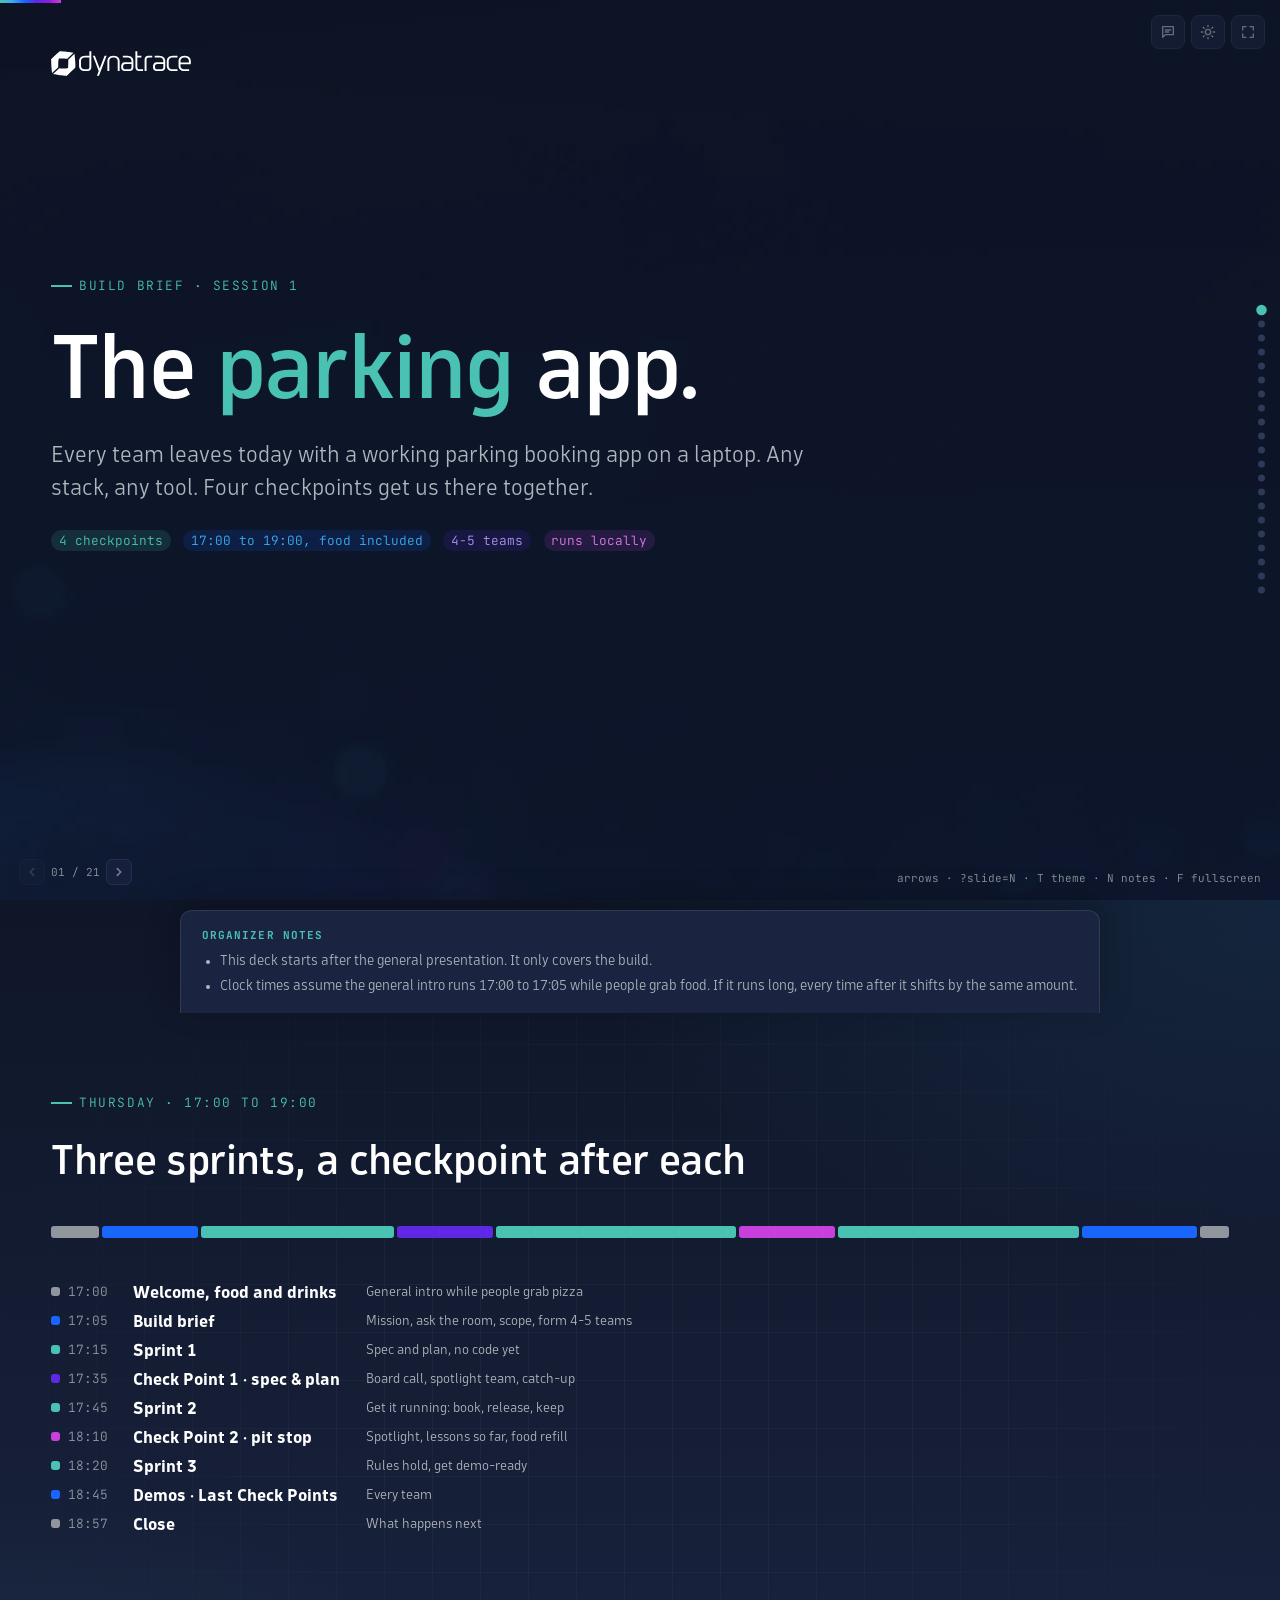
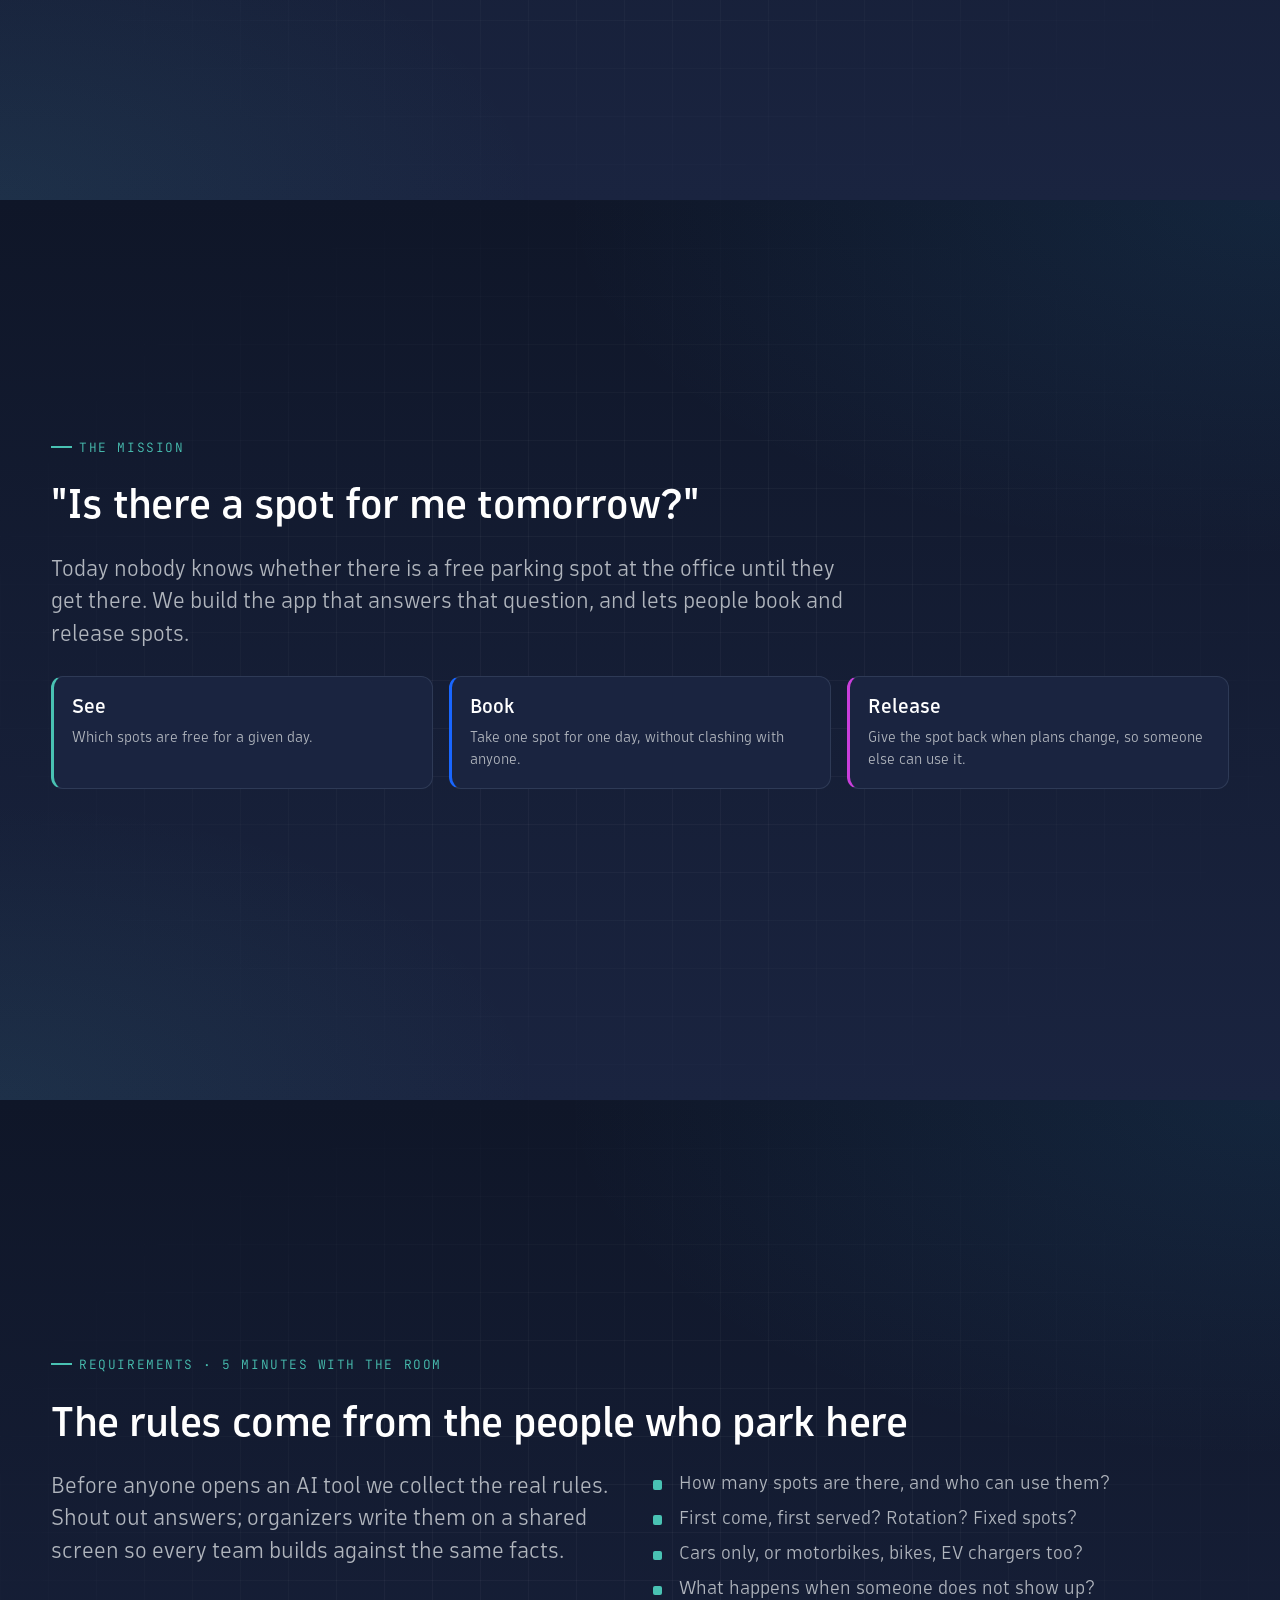
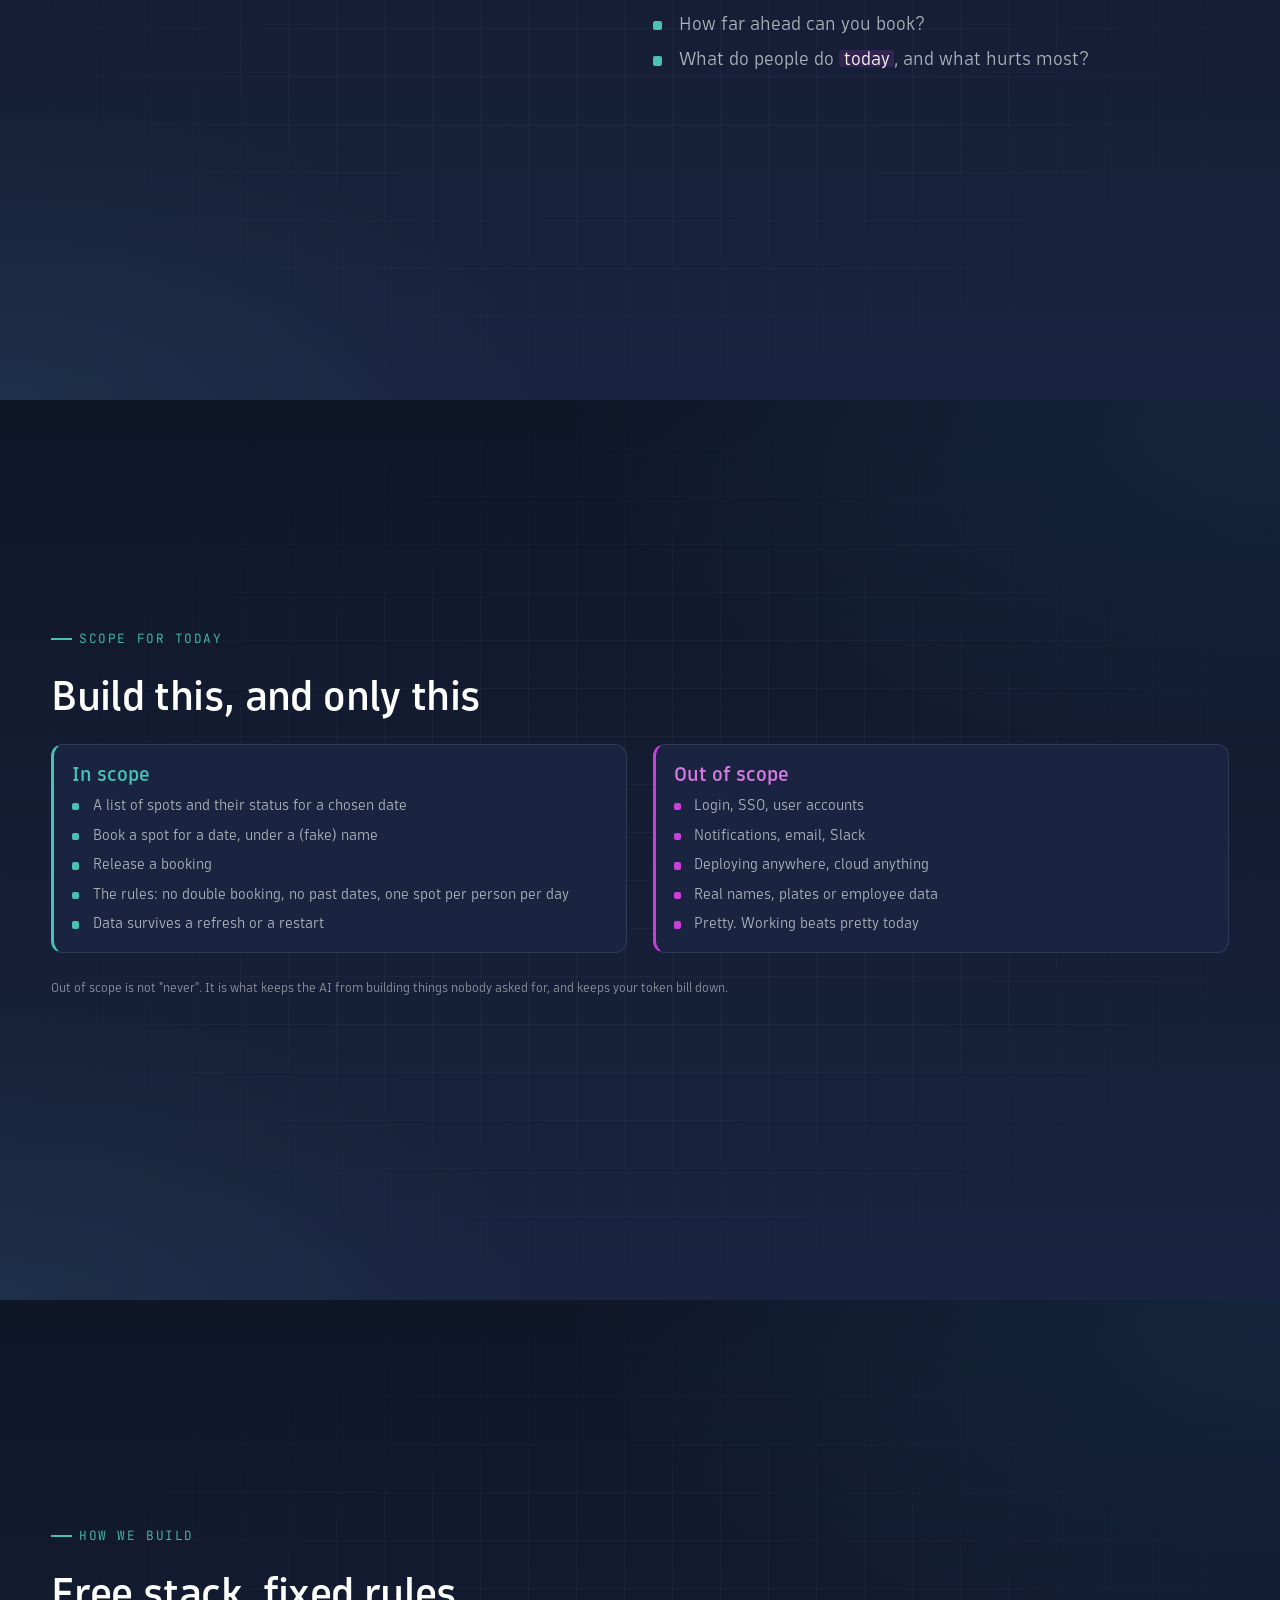
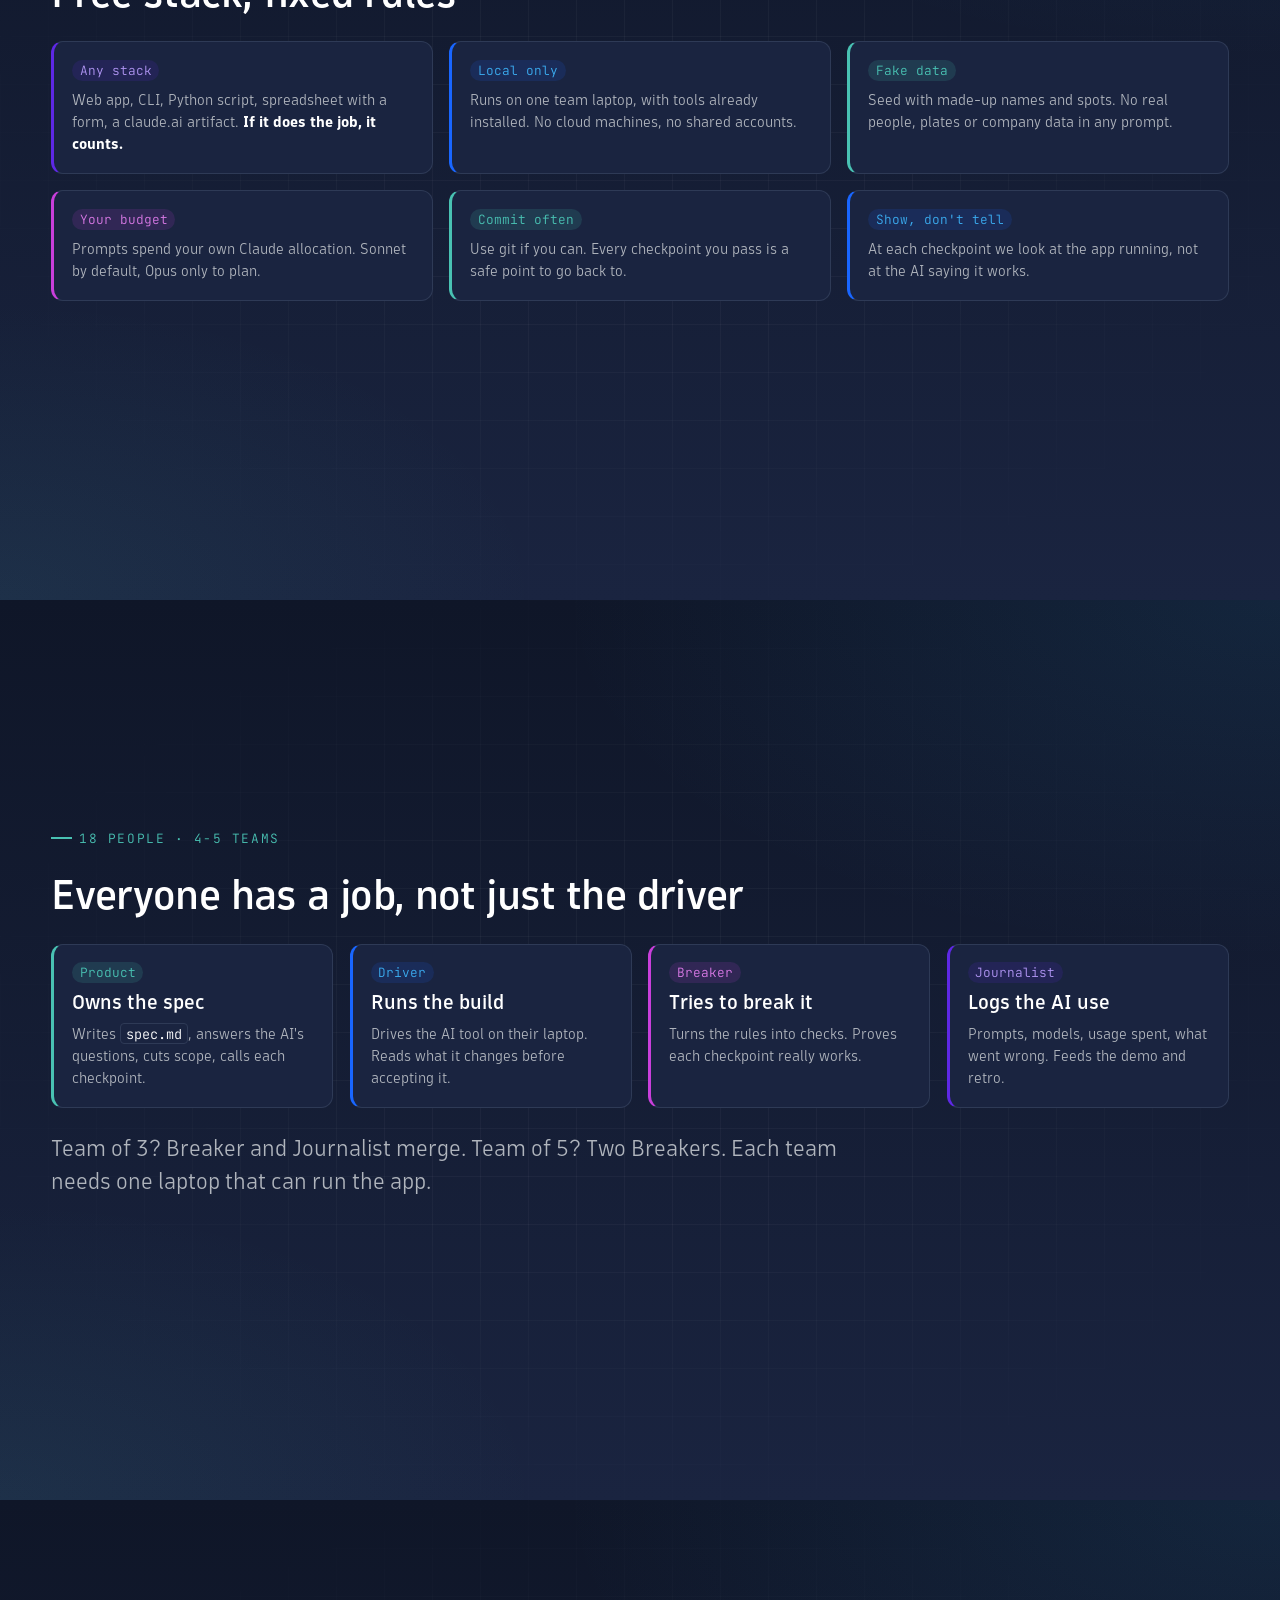
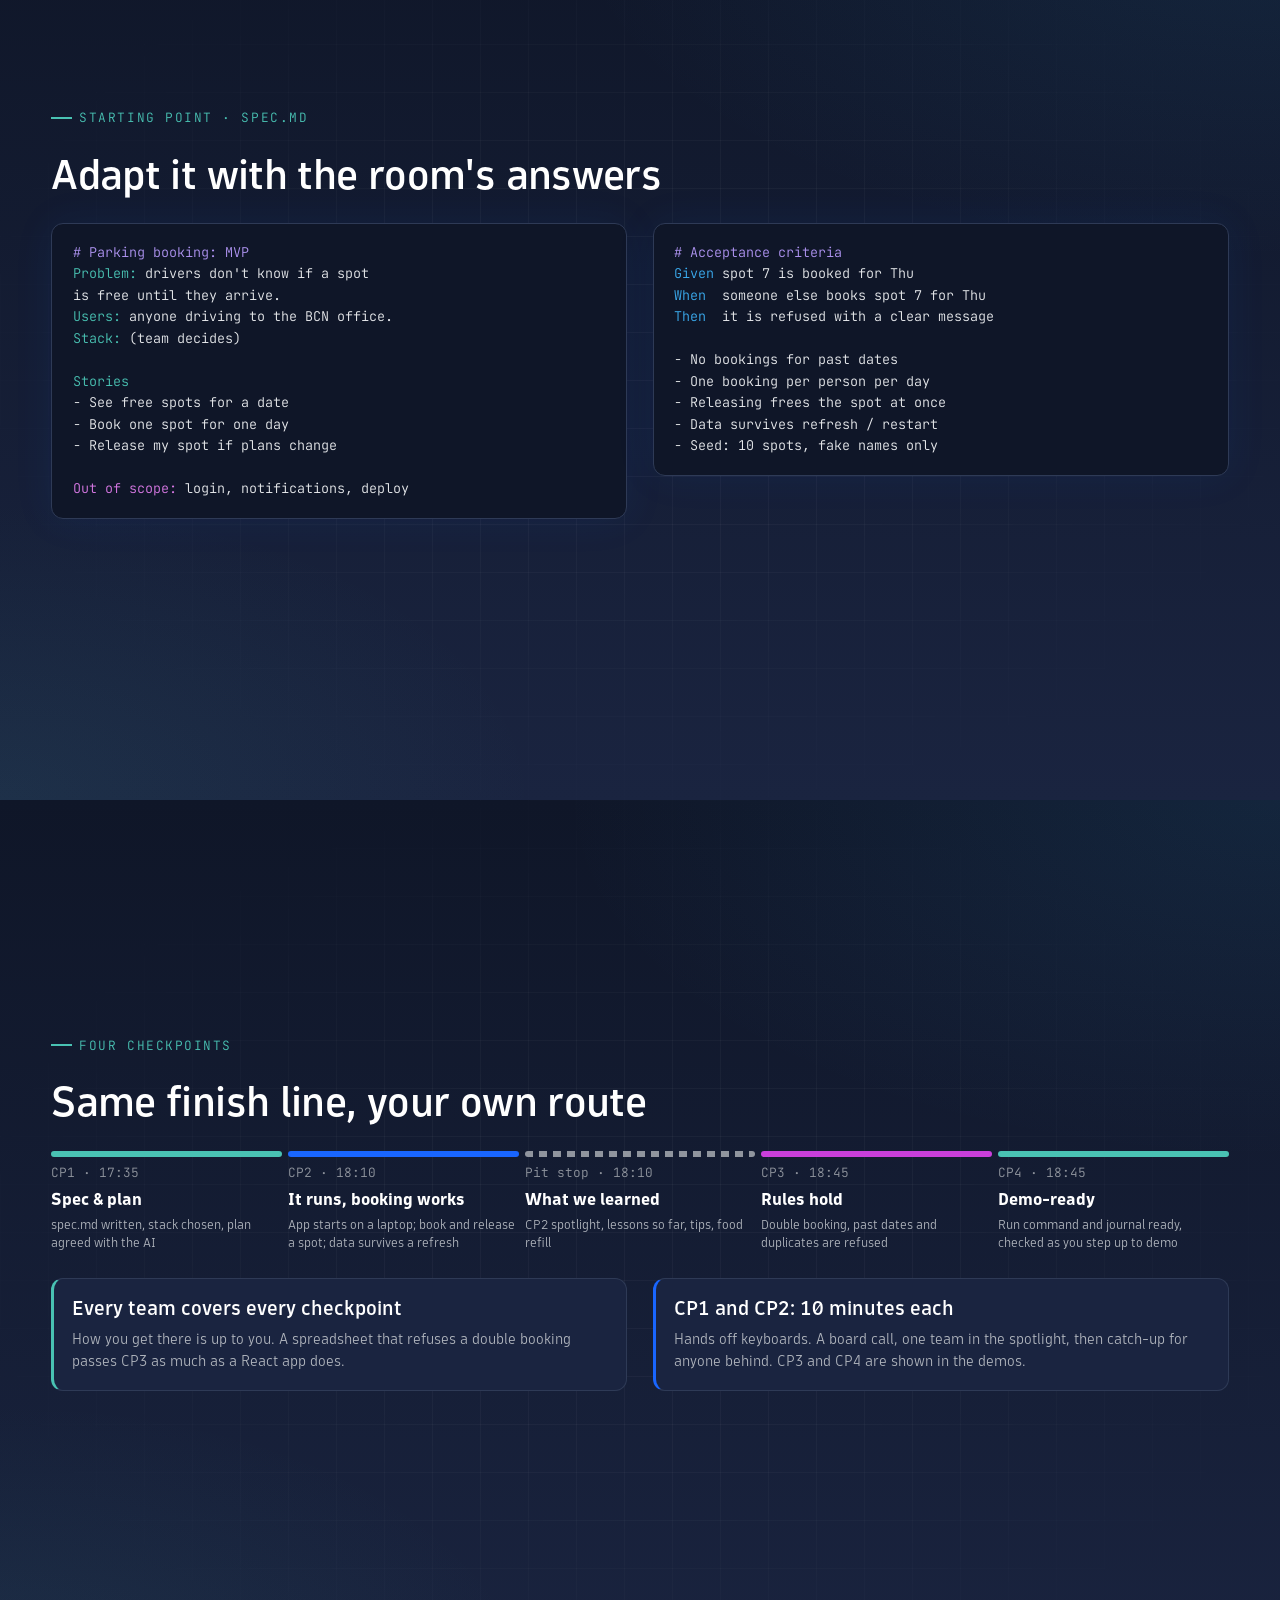
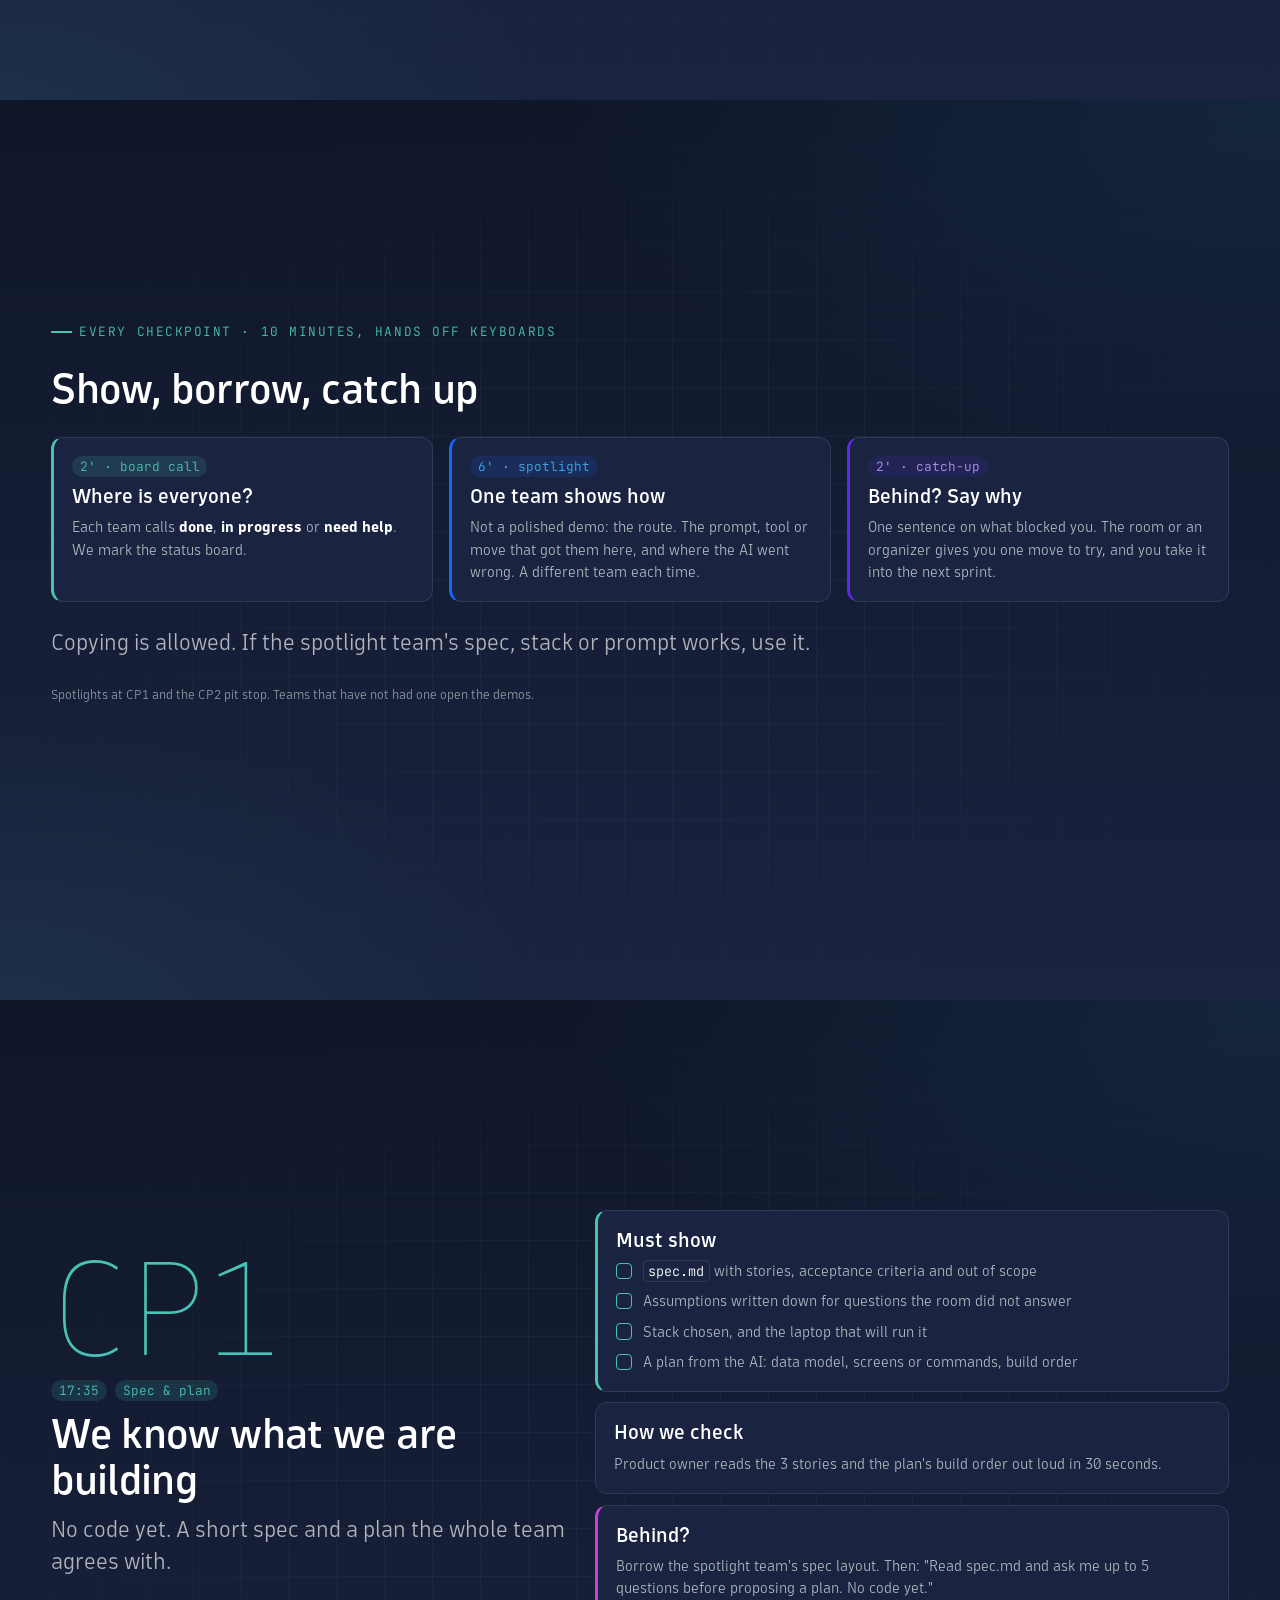
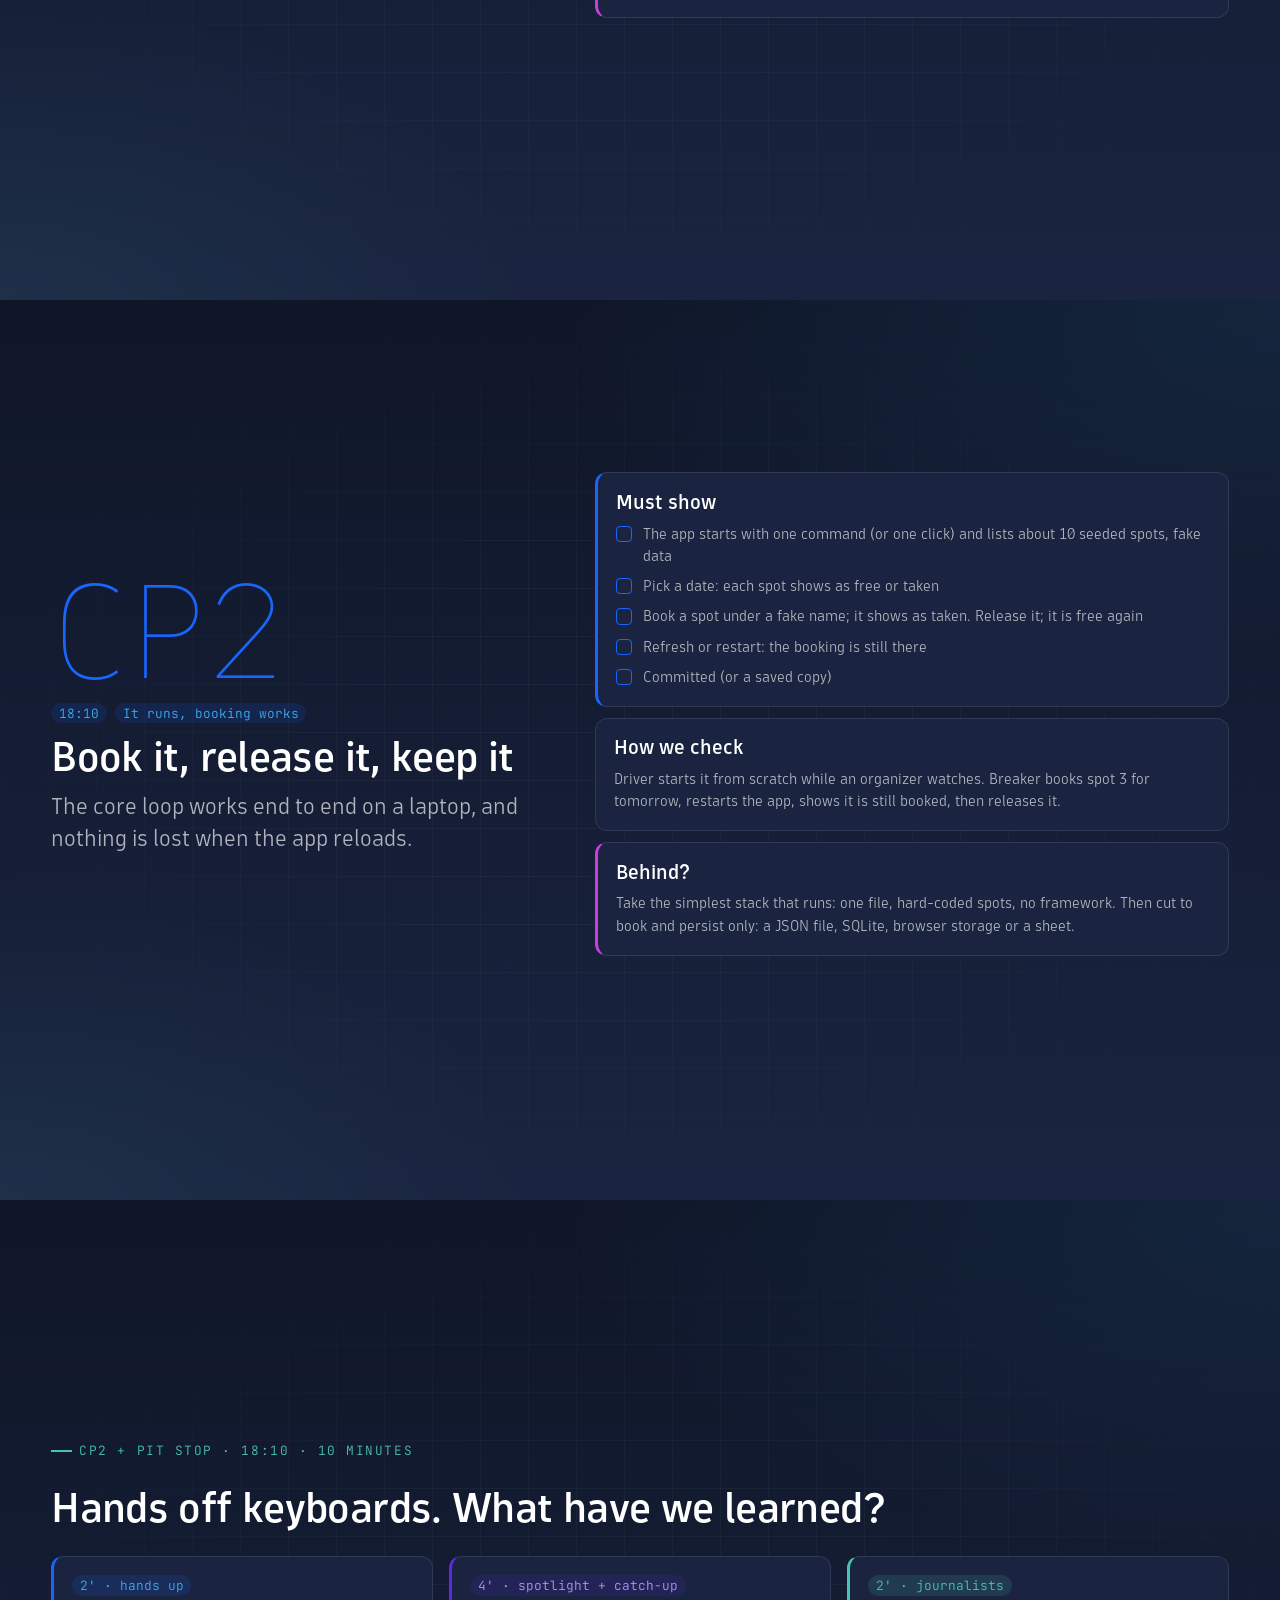
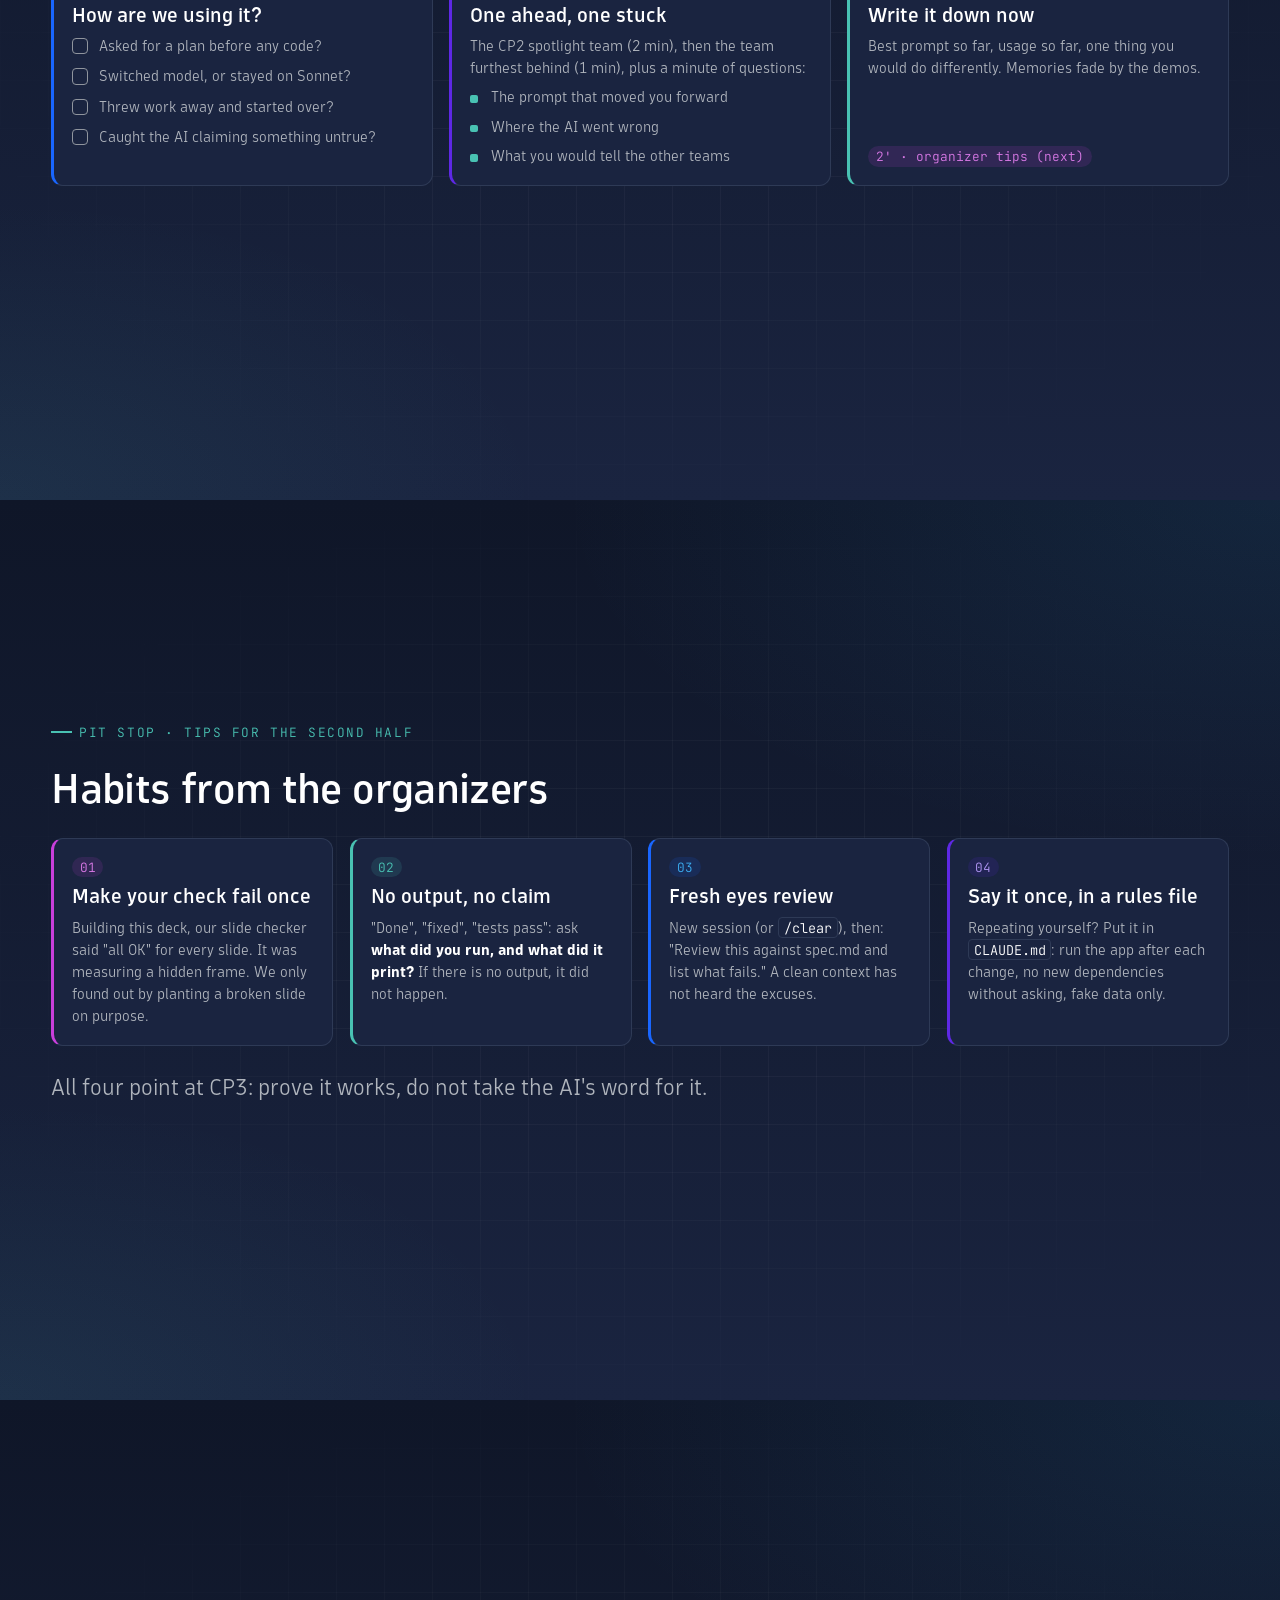
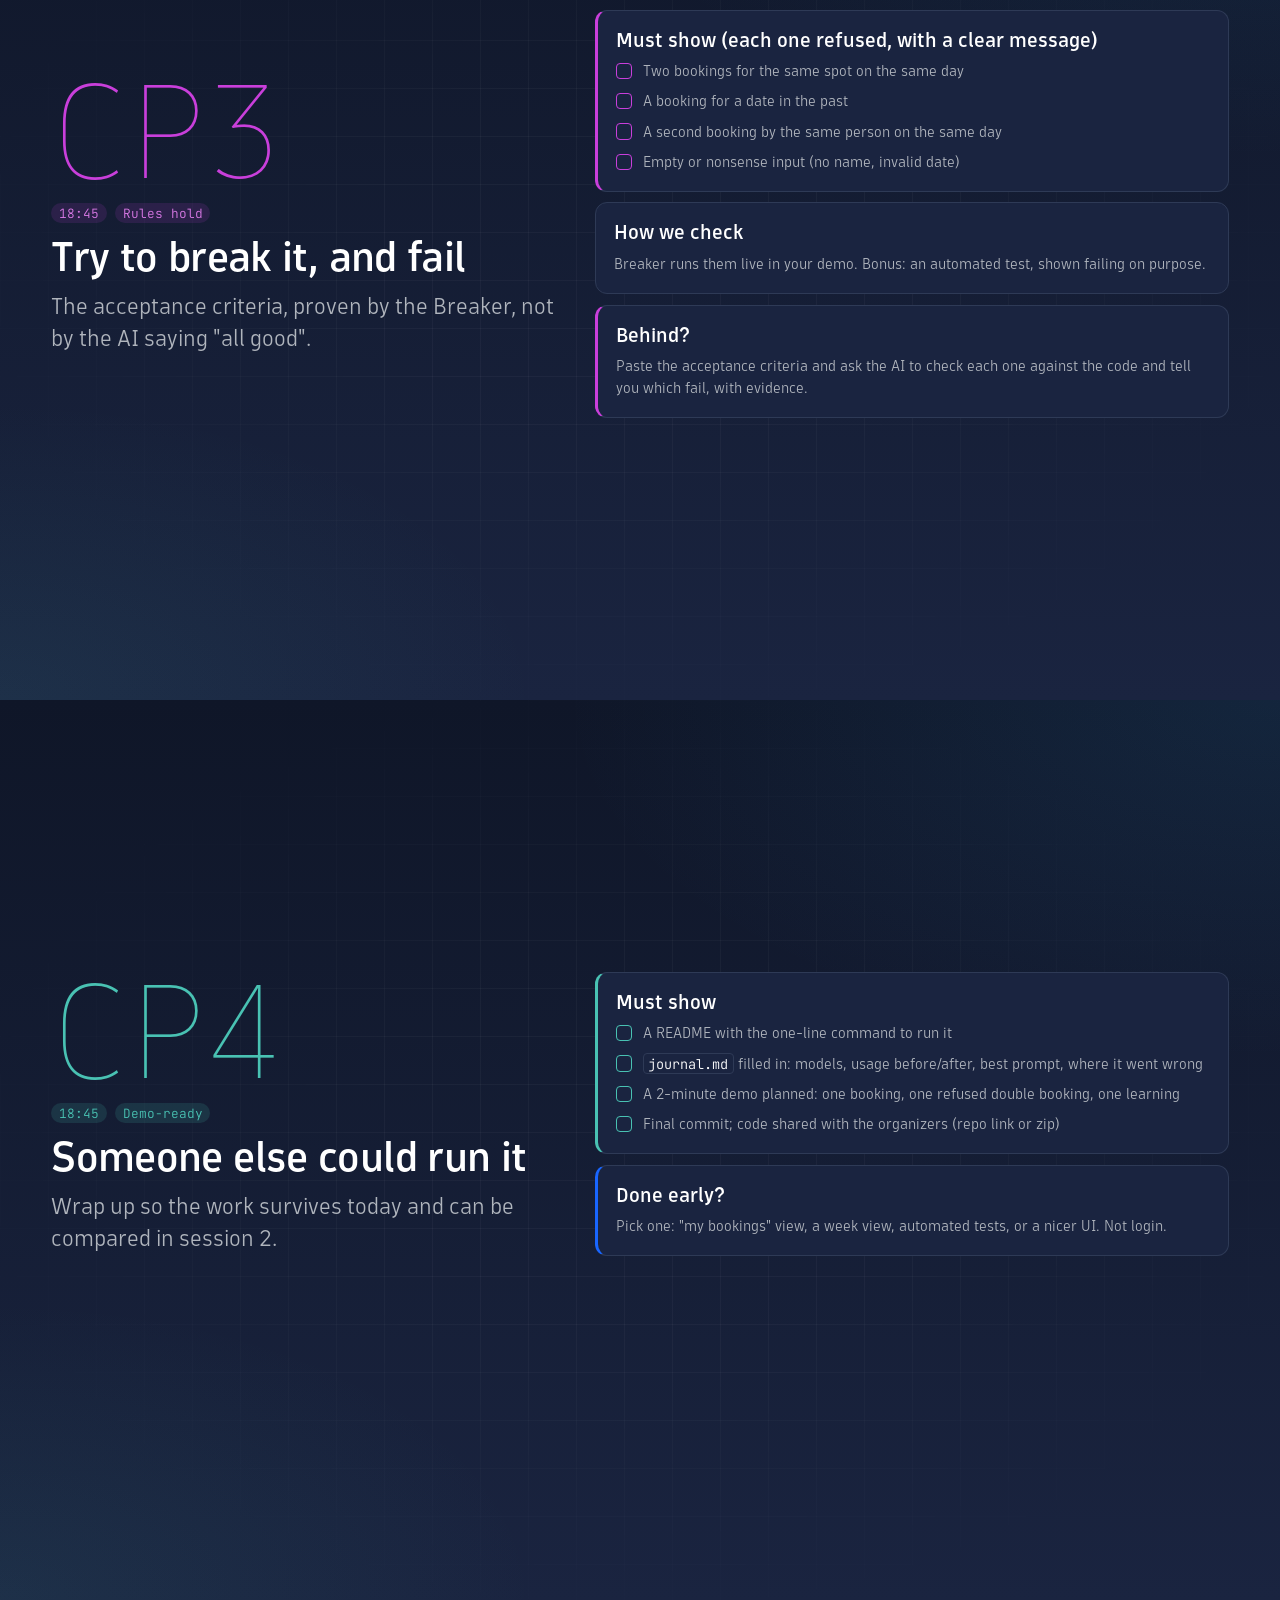
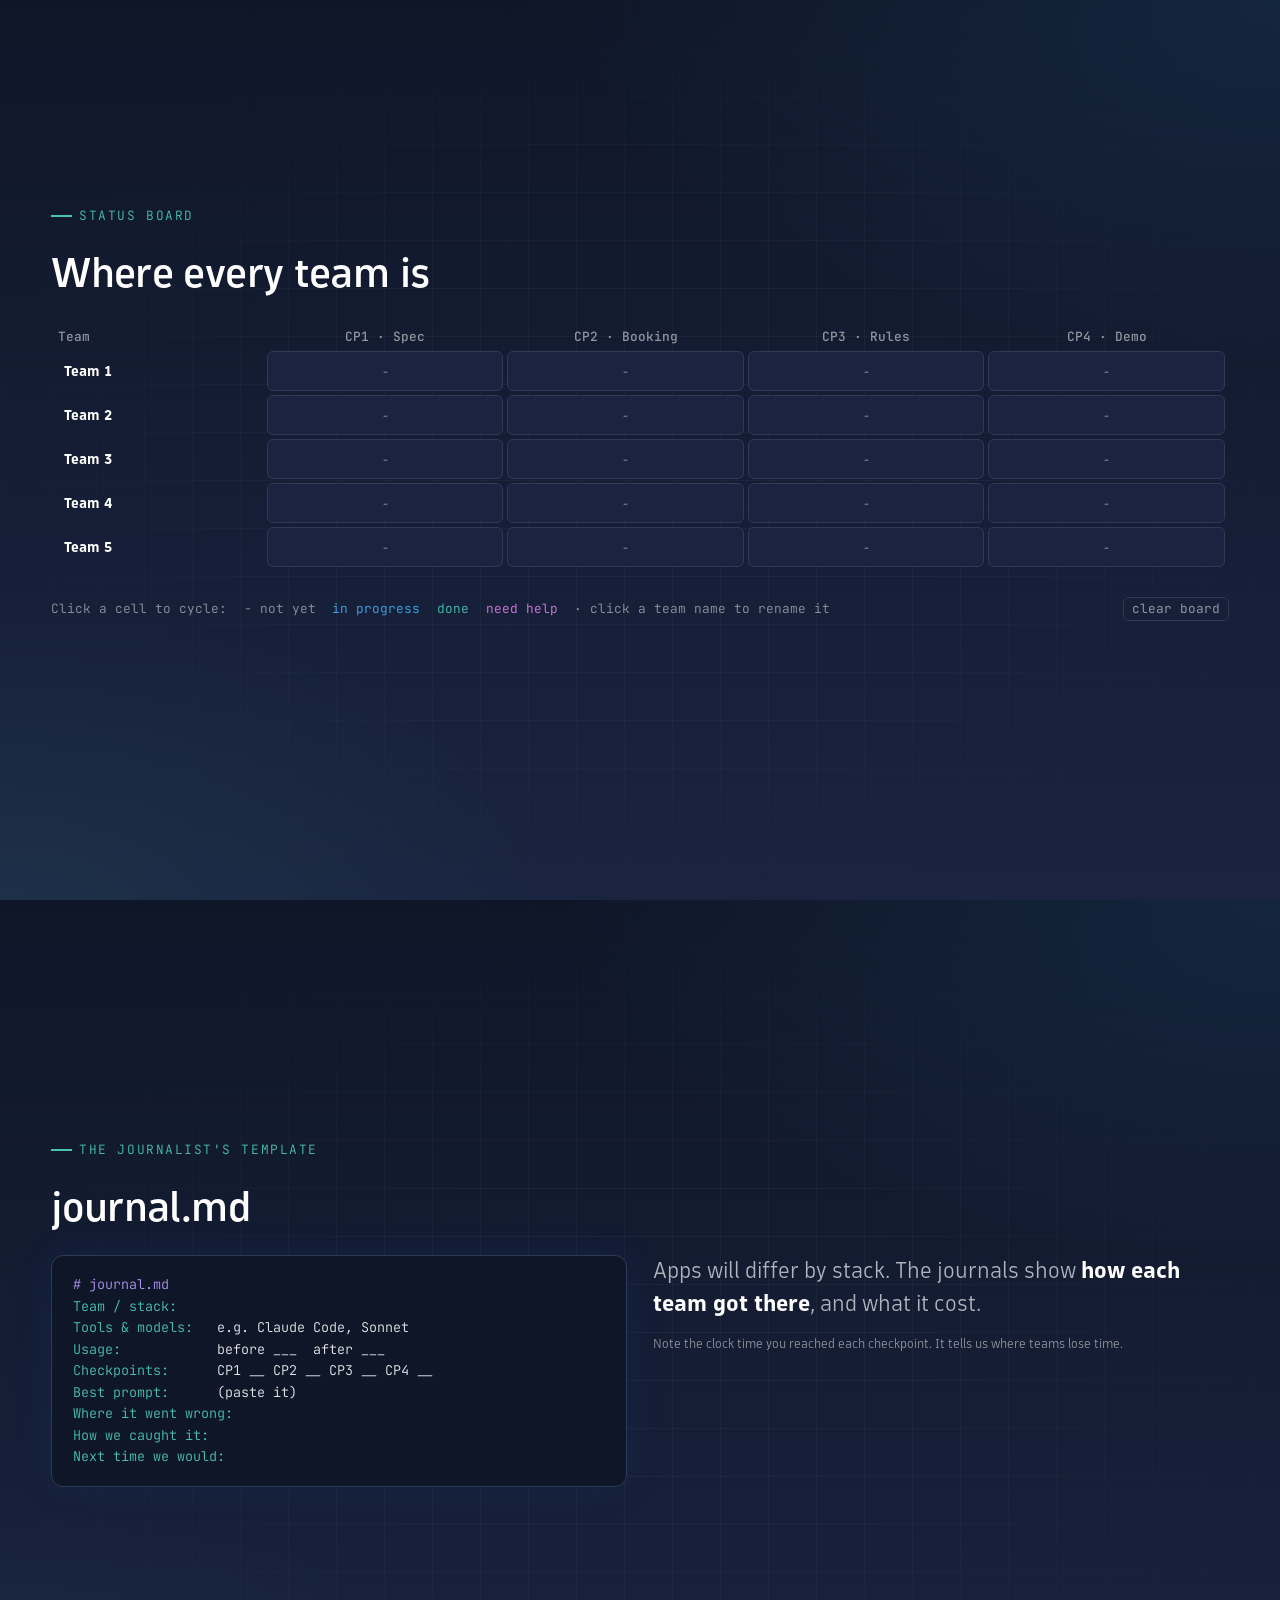
==== commit 651e5df9: "Give the build more sprint time and make the slides easier to read - Three sprints of 20, 25 and 25 " ====
--- a/build.html
+++ b/build.html
@@ -80,6 +80,8 @@
 .slide-content {
     flex: 1; display: flex; flex-direction: column; justify-content: center;
     max-height: 100%; overflow: hidden; padding: var(--slide-padding);
+    /* Optical centre: sit a little above the middle, which reads as centred */
+    transform: translateY(-4vh);
 }
 :root {
     --title-size: clamp(1.5rem, 5vw, 4rem);
@@ -91,7 +93,9 @@
     --content-gap: clamp(0.5rem, 2vw, 2rem);
     --element-gap: clamp(0.25rem, 1vw, 1rem);
 }
-.card, .container, .content-box { max-width: min(90vw, 1000px); max-height: min(80vh, 700px); }
+/* Above about a 1230x670 window every rem size grows with the window, limited by its height so slides don't overflow */
+html { font-size: max(100%, min(1.3vw, 2.4vh)); }
+.card, .container, .content-box { max-width: min(90vw, 62.5rem); max-height: min(80vh, 43.75rem); }
 .feature-list, .bullet-list { gap: clamp(0.4rem, 1vh, 1rem); }
 .feature-list li, .bullet-list li { font-size: var(--body-size); line-height: 1.4; }
 .grid { display: grid; grid-template-columns: repeat(auto-fit, minmax(min(100%, 250px), 1fr)); gap: clamp(0.5rem, 1.5vw, 1rem); }
@@ -127,7 +131,7 @@
     background-size: 48px 48px;
     mask-image: radial-gradient(ellipse at center, #000 30%, transparent 80%);
 }
-.slide-content { position: relative; z-index: 1; gap: var(--content-gap); max-width: 1280px; width: 100%; margin: 0 auto; }
+.slide-content { position: relative; z-index: 1; gap: var(--content-gap); max-width: 80rem; width: 100%; margin: 0 auto; }
 
 h1 { font-size: var(--title-size); font-weight: 500; line-height: 1.05; letter-spacing: -0.02em; }
 h2 { font-size: var(--h2-size); font-weight: 500; line-height: 1.1; letter-spacing: -0.015em; }
@@ -199,7 +203,7 @@
 .meta-row .tag { font-size: clamp(.65rem, 1vw, .85rem); }
 
 /* === CHECKPOINT TIMELINE === */
-.cp-track { display: grid; grid-template-columns: repeat(6, 1fr); gap: 6px; }
+.cp-track { display: grid; grid-template-columns: repeat(5, 1fr); gap: 6px; }
 .cp-step { display: flex; flex-direction: column; gap: .45em; }
 .cp-step .bar { height: 6px; border-radius: 3px; background: var(--teal); }
 .cp-step:nth-child(2) .bar { background: var(--blue); }
@@ -254,7 +258,7 @@
 }
 
 /* === BRAND CHROME: background images (dark only), logo placement, gradient bar === */
-.agenda-bar { display: grid; grid-template-columns: 15fr 10fr 15fr 5fr 15fr 5fr 15fr 10fr 15fr 12fr 3fr; gap: 3px; height: clamp(8px, 1.4vh, 12px); margin: clamp(.6rem, 2vh, 1.4rem) 0; }
+.agenda-bar { display: grid; grid-template-columns: 5fr 10fr 20fr 10fr 25fr 10fr 25fr 12fr 3fr; gap: 3px; height: clamp(8px, 1.4vh, 12px); margin: clamp(.6rem, 2vh, 1.4rem) 0; }
 .agenda-bar span, .agenda .dot { border-radius: 3px; background: var(--c); }
 .agenda { display: grid; grid-template-columns: auto auto 1fr; gap: clamp(.25rem, 1vh, .6rem) clamp(.8rem, 2vw, 1.6rem); align-items: center; }
 .agenda .t { font-family: var(--mono); font-size: var(--small-size); color: var(--text-3); display: flex; align-items: center; gap: .6em; }
@@ -371,36 +375,34 @@
     <div class="slide-content">
         <div class="eyebrow reveal">Build brief · Session 1</div>
         <h1 class="reveal">The <span class="g">parking</span> app.</h1>
-        <p class="lede reveal">Every team leaves today with a working parking booking app on a laptop. Any stack, any tool. Five checkpoints get us there together.</p>
+        <p class="lede reveal">Every team leaves today with a working parking booking app on a laptop. Any stack, any tool. Four checkpoints get us there together.</p>
         <div class="meta-row reveal">
-            <span class="tag">5 checkpoints</span><span class="tag b">17:00 to 19:00, food included</span><span class="tag v">4-5 teams</span><span class="tag o">runs locally</span>
+            <span class="tag">4 checkpoints</span><span class="tag b">17:00 to 19:00, food included</span><span class="tag v">4-5 teams</span><span class="tag o">runs locally</span>
         </div>
     </div>
     <div class="brand-mark"><svg viewBox="0 0 800 142" xmlns="http://www.w3.org/2000/svg" role="img" aria-label="Dynatrace"><g id="Background"/><g id="Vertical"/><g id="Horizontal"/><g id="Dynatrace_Color"/><g id="Variants"><g><g><g><path d="M578.6 37.2 560.2 37.2C555 37.2 551.4 38.2 549.2 40.4 547 42.5 545.9 46.2 545.9 51.2L545.9 114.8 534.9 114.8 534.9 50.4C535 45.5 535.8 40.2 538.4 36.2 543.1 28.7 552.1 27.3 558.8 27.3L578.7 27.3 578.7 37.2Z" fill="currentColor"/></g><g><path d="M507.6 104.8C502.4 104.8 498.8 103.8 496.6 101.6 494.4 99.5 493.3 96 493.3 91L493.3 37.2 516.4 37.2 516.4 27.3 493.3 27.3 493.3 1 482.3 1 482.3 91.6C482.4 96.5 483.2 101.8 485.8 105.8 490.5 113.3 499.5 114.7 506.2 114.7L526.1 114.7 526.1 104.8 507.6 104.8Z" fill="currentColor"/></g><path d="M219.3 1 219.3 27.2 196.2 27.2C182.2 27.2 173.7 31.4 168.4 36.5 160.3 44.4 160.3 55.7 160.3 56.9 160.3 58.3 160.3 83.7 160.3 85.1 160.3 86.3 160.3 97.6 168.4 105.5 173.6 110.6 182.1 114.8 196.2 114.8L206.5 114.8C213.2 114.8 222.2 113.3 226.9 105.9 229.4 101.9 230.3 96.6 230.4 91.7L230.4 1 219.3 1ZM216 101.7C213.8 103.8 210.2 104.9 205 104.9L195 104.9C185.9 104.9 180.2 102.3 176.8 98.9 172.7 94.9 171.3 89.6 171.3 85.5L171.3 56.6C171.3 52.5 172.7 47.2 176.8 43.2 180.3 39.8 185.9 37.2 195 37.2L219.2 37.2 219.2 91.1C219.3 96 218.2 99.5 216 101.7Z" fill="currentColor"/><path d="M678.2 43.2C681.7 39.8 687.3 37.2 696.4 37.2L722.9 37.2 722.9 27.3 697.5 27.3C683.5 27.3 675 31.5 669.7 36.6 661.6 44.5 661.6 55.8 661.6 57 661.6 57.8 661.6 84.4 661.6 85.2 661.6 86.4 661.6 97.7 669.7 105.6 674.9 110.7 683.4 114.9 697.5 114.9L722.9 114.9 722.9 105 696.4 105C687.3 105 681.6 102.4 678.2 99 674.1 95 672.7 89.7 672.7 85.6L672.7 56.6C672.7 52.5 674.1 47.1 678.2 43.2Z" fill="currentColor"/><path d="M470.9 56.9C470.9 55.7 470.9 44.4 462.8 36.5 457.6 31.4 449.1 27.2 435 27.2L410.5 27.2 410.5 37.1 436.1 37.1C445.2 37.1 450.9 39.7 454.3 43.1 458.4 47.1 459.8 52.4 459.8 56.5L459.8 65 424.7 65C418 65 409 66.5 404.3 73.9 401.8 77.9 400.9 83.2 400.8 88.1L400.8 91.6C400.9 96.5 401.7 101.8 404.3 105.8 409 113.3 418 114.7 424.7 114.7L447 114.7C453.7 114.7 462.7 113.2 467.4 105.8 469.9 101.8 470.8 96.5 470.9 91.6 470.9 91.6 470.9 62.6 470.9 56.9ZM456.6 101.7C454.4 103.8 450.8 104.9 445.6 104.9L426.2 104.9C421 104.9 417.4 103.9 415.2 101.7 413 99.5 412 96 412 91.1L412 88.7C412 83.7 413.1 80.2 415.3 78.1 417.5 76 421.1 74.9 426.3 74.9L459.9 74.9 459.9 91.1C459.9 96 458.8 99.5 456.6 101.7Z" fill="currentColor"/><path d="M652.9 56.9C652.9 55.7 652.9 44.4 644.8 36.5 639.6 31.4 631.1 27.2 617 27.2L592.5 27.2 592.5 37.1 618.1 37.1C627.2 37.1 632.9 39.7 636.3 43.1 640.4 47.1 641.8 52.4 641.8 56.5L641.8 65 606.7 65C600 65 591 66.5 586.3 73.9 583.8 77.9 582.9 83.2 582.8 88.1L582.8 91.6C582.9 96.5 583.7 101.8 586.3 105.8 591 113.3 600 114.7 606.7 114.7L629 114.7C635.7 114.7 644.7 113.2 649.4 105.8 651.9 101.8 652.8 96.5 652.9 91.6 652.9 91.6 652.9 62.6 652.9 56.9ZM638.6 101.7C636.4 103.8 632.8 104.9 627.6 104.9L608.2 104.9C603 104.9 599.4 103.9 597.2 101.7 595 99.5 594 96 594 91.1L594 88.7C594 83.7 595.1 80.2 597.3 78.1 599.5 76 603.1 74.9 608.3 74.9L641.9 74.9 641.9 91.1C641.9 96 640.8 99.5 638.6 101.7Z" fill="currentColor"/><path d="M317.8 27.2 306.3 27.2 278.4 99.8 250.5 27.2 239.1 27.2 272.7 114.7 262.6 141 274.1 141Z" fill="currentColor"/><path d="M392.2 56.9C392.2 55.7 392.2 44.4 384.2 36.5 379.1 31.5 371 27.4 357.8 27.2L356.6 27.2C343.4 27.4 335.3 31.5 330.2 36.5 322.2 44.4 322.2 55.7 322.2 56.9 322.2 58.3 322.2 110.3 322.2 114.8L333.2 114.8 333.2 56.6C333.2 52.5 334.5 47.2 338.6 43.2 342 39.9 348.5 37.3 357.2 37.2 365.9 37.3 372.4 39.9 375.8 43.2 379.8 47.2 381.2 52.5 381.2 56.6L381.2 114.8 392.2 114.8C392.2 110.3 392.2 58.3 392.2 56.9Z" fill="currentColor"/><path d="M791 36.5C785.9 31.5 777.8 27.4 764.6 27.2L763.4 27.2C750.2 27.4 742.1 31.5 737 36.5 729 44.4 729 55.7 729 56.9L729 85.1C729 86.3 729 97.6 737 105.5 742.1 110.5 750.2 114.6 763.4 114.8L789.4 114.8 789.4 104.8 764 104.8C755.3 104.7 748.8 102.1 745.4 98.8 741.4 94.8 740 89.5 740 85.4L740 75.1 799 75.1 799 56.9C799.1 55.7 799.1 44.4 791 36.5ZM740.1 65.2 740.1 56.6C740.1 52.5 741.4 47.2 745.5 43.2 748.9 39.9 755.4 37.3 764.1 37.2 772.8 37.3 779.3 39.9 782.7 43.2 786.7 47.2 788.1 52.5 788.1 56.6L788.1 65.2 740.1 65.2Z" fill="currentColor"/></g><g><path d="M47.7 12.7C45.9 22.2 43.7 36.3 42.5 50.6 40.4 75.8 41.7 92.7 41.7 92.7L6.2 126.4C6.2 126.4 3.5 107.5 2.1 86.2 1.3 73 1 61.4 1 54.4 1 54 1.2 53.6 1.2 53.2 1.2 52.7 1.8 48 6.4 43.6 11.4 38.8 48.3 9.9 47.7 12.7Z" fill="#1966FF"/><path d="M47.7 12.7C45.9 22.2 43.7 36.3 42.5 50.6 42.5 50.6 3.2 45.9 1 55.4 1 54.9 1.7 49.1 6.3 44.7 11.3 39.9 48.3 9.9 47.7 12.7Z" fill="#1284EA"/><path d="M1 53.1C1 53.8 1 54.5 1 55.3 1.4 53.6 2.1 52.4 3.5 50.5 6.4 46.8 11.1 45.8 13 45.6 22.6 44.3 36.8 42.8 51.1 42.4 76.4 41.6 93.1 43.7 93.1 43.7L128.6 10C128.6 10 110 6.5 88.8 4 74.9 2.3 62.7 1.4 55.8 1 55.3 1 50.4 0.4 45.8 4.8 40.8 9.6 15.4 33.7 5.2 43.4 0.6 47.8 1 52.7 1 53.1Z" fill="#B4DC00"/><path d="M127.3 96.2C117.7 97.5 103.5 99.1 89.2 99.6 63.9 100.4 47.1 98.3 47.1 98.3L11.6 132.1C11.6 132.1 30.4 135.8 51.6 138.2 64.6 139.7 76.1 140.5 83.1 140.9 83.6 140.9 84.4 140.5 84.9 140.5 85.4 140.5 90.3 139.6 94.9 135.2 99.9 130.4 130.1 95.9 127.3 96.2Z" fill="#6F2DA8"/><path d="M127.3 96.2C117.7 97.5 103.5 99.1 89.2 99.6 89.2 99.6 91.9 139.1 82.4 140.8 82.9 140.8 89.4 140.5 94 136.1 99 131.3 130.1 95.9 127.3 96.2Z" fill="#591F91"/><path d="M84.5 141C83.8 141 83.1 140.9 82.3 140.9 84.1 140.6 85.3 140 87.2 138.6 91 135.9 92.2 131.2 92.6 129.3 94.3 119.8 96.6 105.7 97.7 91.4 99.7 66.2 98.5 49.4 98.5 49.4L134 15.6C134 15.6 136.6 34.4 138.1 55.7 139 69.6 139.3 81.9 139.4 88.7 139.4 89.2 139.8 94.1 135.2 98.5 130.2 103.3 104.8 127.5 94.7 137.2 89.9 141.6 85 141 84.5 141Z" fill="#49C2B3"/></g></g></g></svg></div>
-    <aside class="notes"><ul><li>This deck starts after the general presentation. It only covers the build.</li><li>Clock times assume the general intro runs 17:00 to 17:15 while people grab food. If it runs long, every time after it shifts by the same amount.</li></ul></aside>
+    <aside class="notes"><ul><li>This deck starts after the general presentation. It only covers the build.</li><li>Clock times assume the general intro runs 17:00 to 17:05 while people grab food. If it runs long, every time after it shifts by the same amount.</li></ul></aside>
 </section>
 
 <!-- 02 THE EVENING -->
 <section class="slide">
     <div class="slide-content">
         <div class="eyebrow reveal">Thursday · 17:00 to 19:00</div>
-        <h2 class="reveal">Four sprints, a checkpoint after each</h2>
-        <div class="agenda-bar reveal" aria-hidden="true"><span style="--c:var(--text-3)"></span><span style="--c:var(--blue)"></span><span style="--c:var(--teal)"></span><span style="--c:var(--purple)"></span><span style="--c:var(--teal)"></span><span style="--c:var(--purple)"></span><span style="--c:var(--teal)"></span><span style="--c:var(--pink)"></span><span style="--c:var(--teal)"></span><span style="--c:var(--blue)"></span><span style="--c:var(--text-3)"></span></div>
+        <h2 class="reveal">Three sprints, a checkpoint after each</h2>
+        <div class="agenda-bar reveal" aria-hidden="true"><span style="--c:var(--text-3)"></span><span style="--c:var(--blue)"></span><span style="--c:var(--teal)"></span><span style="--c:var(--purple)"></span><span style="--c:var(--teal)"></span><span style="--c:var(--pink)"></span><span style="--c:var(--teal)"></span><span style="--c:var(--blue)"></span><span style="--c:var(--text-3)"></span></div>
         <div class="agenda reveal">
             <span class="t"><span class="dot" style="--c:var(--text-3)"></span>17:00</span><span class="n">Welcome, food and drinks</span><span class="d">General intro while people grab pizza</span>
-            <span class="t"><span class="dot" style="--c:var(--blue)"></span>17:15</span><span class="n">Build brief</span><span class="d">Mission, ask the room, scope, form 4-5 teams</span>
-            <span class="t"><span class="dot" style="--c:var(--teal)"></span>17:25</span><span class="n">Sprint 1</span><span class="d">Spec and plan, no code yet</span>
-            <span class="t"><span class="dot" style="--c:var(--purple)"></span>17:40</span><span class="n">CP1 · spec &amp; plan</span><span class="d">Board call, spotlight team, catch-up</span>
-            <span class="t"><span class="dot" style="--c:var(--teal)"></span>17:45</span><span class="n">Sprint 2</span><span class="d">Get it running</span>
-            <span class="t"><span class="dot" style="--c:var(--purple)"></span>18:00</span><span class="n">CP2 · it runs</span><span class="d">Board call, spotlight team, catch-up</span>
-            <span class="t"><span class="dot" style="--c:var(--teal)"></span>18:05</span><span class="n">Sprint 3</span><span class="d">Book, release, keep</span>
-            <span class="t"><span class="dot" style="--c:var(--pink)"></span>18:20</span><span class="n">CP3 · pit stop</span><span class="d">Spotlight, lessons so far, food refill</span>
-            <span class="t"><span class="dot" style="--c:var(--teal)"></span>18:30</span><span class="n">Sprint 4</span><span class="d">Rules hold, get demo-ready</span>
-            <span class="t"><span class="dot" style="--c:var(--blue)"></span>18:45</span><span class="n">Demos · CP4 and CP5</span><span class="d">Every team, 2 minutes</span>
+            <span class="t"><span class="dot" style="--c:var(--blue)"></span>17:05</span><span class="n">Build brief</span><span class="d">Mission, ask the room, scope, form 4-5 teams</span>
+            <span class="t"><span class="dot" style="--c:var(--teal)"></span>17:15</span><span class="n">Sprint 1</span><span class="d">Spec and plan, no code yet</span>
+            <span class="t"><span class="dot" style="--c:var(--purple)"></span>17:35</span><span class="n">Check Point 1 · spec &amp; plan</span><span class="d">Board call, spotlight team, catch-up</span>
+            <span class="t"><span class="dot" style="--c:var(--teal)"></span>17:45</span><span class="n">Sprint 2</span><span class="d">Get it running: book, release, keep</span>
+            <span class="t"><span class="dot" style="--c:var(--pink)"></span>18:10</span><span class="n">Check Point 2 · pit stop</span><span class="d">Spotlight, lessons so far, food refill</span>
+            <span class="t"><span class="dot" style="--c:var(--teal)"></span>18:20</span><span class="n">Sprint 3</span><span class="d">Rules hold, get demo-ready</span>
+            <span class="t"><span class="dot" style="--c:var(--blue)"></span>18:45</span><span class="n">Demos · Last Check Points</span><span class="d">Every team</span>
             <span class="t"><span class="dot" style="--c:var(--text-3)"></span>18:57</span><span class="n">Close</span><span class="d">What happens next</span>
         </div>
     </div>
-    <aside class="notes"><ul><li>Food stays out the whole time. People eat during the intro and refill at the pit stop, so there is no separate meal break.</li><li>Building time is 4 sprints of 15 minutes. If the intro overruns, shorten demos to 90 seconds, not a sprint.</li></ul></aside>
+    <aside class="notes"><ul><li>Food stays out the whole time. People eat during the intro and refill at the pit stop, so there is no separate meal break.</li><li>Building time is 3 sprints: 20, 25 and 25 minutes. If the intro overruns, shorten demos to 90 seconds, not a sprint.</li></ul></aside>
 </section>
 
 <!-- 02 THE MISSION -->
@@ -563,56 +565,55 @@
 <!-- 08 CHECKPOINT OVERVIEW -->
 <section class="slide">
     <div class="slide-content">
-        <div class="eyebrow reveal">Five checkpoints</div>
+        <div class="eyebrow reveal">Four checkpoints</div>
         <h2 class="reveal">Same finish line, your own route</h2>
         <div class="cp-track stagger">
-            <div class="cp-step"><div class="bar"></div><span class="when">CP1 · 17:40</span><span class="name">Spec &amp; plan</span><span class="what">spec.md written, stack chosen, plan agreed with the AI</span></div>
-            <div class="cp-step"><div class="bar"></div><span class="when">CP2 · 18:00</span><span class="name">It runs</span><span class="what">App starts on a laptop and shows the spots for a date</span></div>
-            <div class="cp-step"><div class="bar"></div><span class="when">CP3 · 18:20</span><span class="name">Booking works</span><span class="what">Book and release a spot; data survives a refresh</span></div>
-            <div class="cp-step"><div class="bar" style="background:repeating-linear-gradient(90deg,var(--text-3) 0 8px,transparent 8px 14px)"></div><span class="when">Pit stop · 18:20</span><span class="name">What we learned</span><span class="what">CP3 spotlight, lessons so far, tips, food refill</span></div>
-            <div class="cp-step"><div class="bar" style="background:var(--pink)"></div><span class="when">CP4 · 18:45</span><span class="name">Rules hold</span><span class="what">Double booking, past dates and duplicates are refused</span></div>
-            <div class="cp-step"><div class="bar" style="background:var(--teal)"></div><span class="when">CP5 · 18:45</span><span class="name">Demo-ready</span><span class="what">Run command and journal ready, checked as you step up to demo</span></div>
+            <div class="cp-step"><div class="bar"></div><span class="when">CP1 · 17:35</span><span class="name">Spec &amp; plan</span><span class="what">spec.md written, stack chosen, plan agreed with the AI</span></div>
+            <div class="cp-step"><div class="bar"></div><span class="when">CP2 · 18:10</span><span class="name">It runs, booking works</span><span class="what">App starts on a laptop; book and release a spot; data survives a refresh</span></div>
+            <div class="cp-step"><div class="bar" style="background:repeating-linear-gradient(90deg,var(--text-3) 0 8px,transparent 8px 14px)"></div><span class="when">Pit stop · 18:10</span><span class="name">What we learned</span><span class="what">CP2 spotlight, lessons so far, tips, food refill</span></div>
+            <div class="cp-step"><div class="bar" style="background:var(--pink)"></div><span class="when">CP3 · 18:45</span><span class="name">Rules hold</span><span class="what">Double booking, past dates and duplicates are refused</span></div>
+            <div class="cp-step"><div class="bar" style="background:var(--teal)"></div><span class="when">CP4 · 18:45</span><span class="name">Demo-ready</span><span class="what">Run command and journal ready, checked as you step up to demo</span></div>
         </div>
         <div class="cols-2 stagger">
             <div class="card accent-g">
                 <h3>Every team covers every checkpoint</h3>
-                <p>How you get there is up to you. A spreadsheet that refuses a double booking passes CP4 as much as a React app does.</p>
+                <p>How you get there is up to you. A spreadsheet that refuses a double booking passes CP3 as much as a React app does.</p>
             </div>
             <div class="card accent-b">
-                <h3>After each sprint: 5 minutes</h3>
-                <p>Hands off keyboards. A board call, one team in the spotlight, then catch-up for anyone behind. CP4 and CP5 are shown in the demos.</p>
-            </div>
-        </div>
-    </div>
-    <aside class="notes"><ul><li>Build starts 17:25. If the intro overruns, shift every checkpoint by the same amount rather than cutting the pit stop.</li><li>Do not wait for every team before moving on. The board shows who is behind; organizers go to them.</li></ul></aside>
+                <h3>CP1 and CP2: 10 minutes each</h3>
+                <p>Hands off keyboards. A board call, one team in the spotlight, then catch-up for anyone behind. CP3 and CP4 are shown in the demos.</p>
+            </div>
+        </div>
+    </div>
+    <aside class="notes"><ul><li>Build starts 17:15. If the intro overruns, shift every checkpoint by the same amount rather than cutting the pit stop.</li><li>Do not wait for every team before moving on. The board shows who is behind; organizers go to them.</li></ul></aside>
 </section>
 
 <!-- HOW A CHECKPOINT RUNS -->
 <section class="slide">
     <div class="slide-content">
-        <div class="eyebrow reveal">Every checkpoint · 5 minutes, hands off keyboards</div>
+        <div class="eyebrow reveal">Every checkpoint · 10 minutes, hands off keyboards</div>
         <h2 class="reveal">Show, borrow, catch up</h2>
         <div class="cols-3 stagger">
             <div class="card accent-g">
-                <span class="tag">1' · board call</span>
+                <span class="tag">2' · board call</span>
                 <h3>Where is everyone?</h3>
                 <p>Each team calls <strong>done</strong>, <strong>in progress</strong> or <strong>need help</strong>. We mark the status board.</p>
             </div>
             <div class="card accent-b">
-                <span class="tag b">3' · spotlight</span>
+                <span class="tag b">6' · spotlight</span>
                 <h3>One team shows how</h3>
                 <p>Not a polished demo: the route. The prompt, tool or move that got them here, and where the AI went wrong. A different team each time.</p>
             </div>
             <div class="card accent-v">
-                <span class="tag v">1' · catch-up</span>
+                <span class="tag v">2' · catch-up</span>
                 <h3>Behind? Say why</h3>
                 <p>One sentence on what blocked you. The room or an organizer gives you one move to try, and you take it into the next sprint.</p>
             </div>
         </div>
         <p class="lede reveal">Copying is allowed. If the spotlight team's spec, stack or prompt works, use it.</p>
-        <p class="small reveal">Spotlights at CP1, CP2 and the CP3 pit stop. Teams that have not had one open the demos.</p>
-    </div>
-    <aside class="notes"><ul><li>Pick the spotlight team from the board: ahead, and not shown yet. With 5 teams, 3 get a spotlight and 2 open the demos. With 4 teams, 3 and 1.</li><li>The catch-up minute is for teams marked need help. An organizer sits with them for the first 5 minutes of the next sprint.</li><li>Hold the 5 minutes. Cut questions, not the next sprint.</li></ul></aside>
+        <p class="small reveal">Spotlights at CP1 and the CP2 pit stop. Teams that have not had one open the demos.</p>
+    </div>
+    <aside class="notes"><ul><li>Pick the spotlight team from the board: ahead, and not shown yet. With 5 teams, 2 get a spotlight and 3 open the demos. With 4 teams, 2 and 2.</li><li>The catch-up minutes are for teams marked need help. An organizer sits with them for the first 5 minutes of the next sprint.</li><li>Hold the 10 minutes. Cut questions, not the next sprint.</li></ul></aside>
 </section>
 
 <!-- 09 CP1 -->
@@ -622,7 +623,7 @@
             <div class="cp-left reveal">
                 <span class="cp-num">CP1</span>
                 <div class="cp-meta">
-                    <span class="tag">17:40</span><span class="tag">Spec &amp; plan</span>
+                    <span class="tag">17:35</span><span class="tag">Spec &amp; plan</span>
                 </div>
                 <h2>We know what we are building</h2>
                 <p class="lede">No code yet. A short spec and a plan the whole team agrees with.</p>
@@ -643,7 +644,7 @@
             </div>
         </div>
     </div>
-    <aside class="notes"><ul><li>Teams that start coding before CP1 usually come back to it at CP3. Hold the line.</li></ul></aside>
+    <aside class="notes"><ul><li>Teams that start coding before CP1 usually come back to it at CP2. Hold the line.</li></ul></aside>
 </section>
 
 <!-- 10 CP2 -->
@@ -653,65 +654,34 @@
             <div class="cp-left reveal">
                 <span class="cp-num">CP2</span>
                 <div class="cp-meta">
-                    <span class="tag b">18:00</span><span class="tag b">It runs</span>
-                </div>
-                <h2>Something is alive on a laptop</h2>
-                <p class="lede">The thinnest possible slice: start it, see the spots. Hard-coded data is fine.</p>
+                    <span class="tag b">18:10</span><span class="tag b">It runs, booking works</span>
+                </div>
+                <h2>Book it, release it, keep it</h2>
+                <p class="lede">The core loop works end to end on a laptop, and nothing is lost when the app reloads.</p>
             </div>
             <div class="cp-right stagger">
                 <div class="card accent-b">
                     <h3>Must show</h3>
-                    <ul class="checklist"><li><span class="box"></span><p>The app starts with one command (or one click)</p></li><li><span class="box"></span><p>It lists the seeded spots, about 10, with fake data</p></li><li><span class="box"></span><p>You can pick a date and see each spot as free or taken</p></li><li><span class="box"></span><p>First commit (or a saved copy) done</p></li></ul>
+                    <ul class="checklist"><li><span class="box"></span><p>The app starts with one command (or one click) and lists about 10 seeded spots, fake data</p></li><li><span class="box"></span><p>Pick a date: each spot shows as free or taken</p></li><li><span class="box"></span><p>Book a spot under a fake name; it shows as taken. Release it; it is free again</p></li><li><span class="box"></span><p>Refresh or restart: the booking is still there</p></li><li><span class="box"></span><p>Committed (or a saved copy)</p></li></ul>
                 </div>
                 <div class="card">
                     <h3>How we check</h3>
-                    <p>Driver starts it from scratch while an organizer watches. No "it worked a minute ago".</p>
+                    <p>Driver starts it from scratch while an organizer watches. Breaker books spot 3 for tomorrow, restarts the app, shows it is still booked, then releases it.</p>
                 </div>
                 <div class="card accent-o">
                     <h3>Behind?</h3>
-                    <p>Take the stack the spotlight team got running, or the simplest one: one file, hard-coded spots, no framework.</p>
-                </div>
-            </div>
-        </div>
-    </div>
-    <aside class="notes"><ul><li>Most common blocker here is environment setup. Steer stuck teams to the simplest stack they already have installed.</li></ul></aside>
-</section>
-
-<!-- 11 CP3 -->
-<section class="slide" style="--cp-color: var(--purple)">
-    <div class="slide-content">
-        <div class="cp-layout">
-            <div class="cp-left reveal">
-                <span class="cp-num">CP3</span>
-                <div class="cp-meta">
-                    <span class="tag v">18:20</span><span class="tag v">Booking works</span>
-                </div>
-                <h2>Book it, release it, keep it</h2>
-                <p class="lede">The core loop works end to end, and nothing is lost when the app reloads.</p>
-            </div>
-            <div class="cp-right stagger">
-                <div class="card accent-v">
-                    <h3>Must show</h3>
-                    <ul class="checklist"><li><span class="box"></span><p>Book a spot for a date under a fake name; it shows as taken</p></li><li><span class="box"></span><p>Release that booking; the spot is free again</p></li><li><span class="box"></span><p>Refresh or restart: the booking is still there</p></li><li><span class="box"></span><p>Committed</p></li></ul>
-                </div>
-                <div class="card">
-                    <h3>How we check</h3>
-                    <p>Breaker books spot 3 for tomorrow, restarts the app, shows it is still booked, then releases it.</p>
-                </div>
-                <div class="card accent-o">
-                    <h3>Behind?</h3>
-                    <p>Cut to book and persist only. A JSON file, SQLite, browser storage or a sheet: whichever your stack makes easiest.</p>
-                </div>
-            </div>
-        </div>
-    </div>
-    <aside class="notes"><ul><li>This is the checkpoint most teams should reach no matter what. If a team is far behind at 18:20, help them cut to just book + persist.</li></ul></aside>
+                    <p>Take the simplest stack that runs: one file, hard-coded spots, no framework. Then cut to book and persist only: a JSON file, SQLite, browser storage or a sheet.</p>
+                </div>
+            </div>
+        </div>
+    </div>
+    <aside class="notes"><ul><li>This is the checkpoint most teams should reach no matter what. If a team is far behind at 18:10, help them cut to just book + persist.</li><li>Most common blocker on the way is environment setup. Steer stuck teams to the simplest stack they already have installed.</li></ul></aside>
 </section>
 
 <!-- PIT STOP -->
 <section class="slide" style="--cp-color: var(--text-3)">
     <div class="slide-content">
-        <div class="eyebrow reveal">CP3 + pit stop · 18:20 · 10 minutes</div>
+        <div class="eyebrow reveal">CP2 + pit stop · 18:10 · 10 minutes</div>
         <h2 class="reveal">Hands off keyboards. What have we learned?</h2>
         <div class="cols-3 stagger">
             <div class="card accent-b">
@@ -722,7 +692,7 @@
             <div class="card accent-v">
                 <span class="tag v">4' · spotlight + catch-up</span>
                 <h3>One ahead, one stuck</h3>
-                <p>The CP3 spotlight team (2 min), then the team furthest behind (1 min), plus a minute of questions:</p>
+                <p>The CP2 spotlight team (2 min), then the team furthest behind (1 min), plus a minute of questions:</p>
                 <ul class="bullet-list"><li>The prompt that moved you forward</li><li>Where the AI went wrong</li><li>What you would tell the other teams</li></ul>
             </div>
             <div class="card accent-g">
@@ -733,7 +703,7 @@
             </div>
         </div>
     </div>
-    <aside class="notes"><ul><li>The spotlight goes to the third team to show. The stuck team's minute is the most useful story in the room: protect it.</li><li>Mark the board from the tables while people refill. No separate board call here.</li><li>Count the hands out loud and write the numbers in the shared notes; they feed the session 2 summary.</li><li>Keep it to 10 minutes. It doubles as the food and drink refill, so say so: hands off keyboards, grab a slice, listen.</li><li>CP4 needs the time. Sprint 4 starts at 18:30 sharp.</li></ul></aside>
+    <aside class="notes"><ul><li>The spotlight goes to the second team to show. The stuck team's minute is the most useful story in the room: protect it.</li><li>Mark the board from the tables while people refill. No separate board call here.</li><li>Count the hands out loud and write the numbers in the shared notes; they feed the session 2 summary.</li><li>Keep it to 10 minutes. It doubles as the food and drink refill, so say so: hands off keyboards, grab a slice, listen.</li><li>CP3 needs the time. Sprint 3 starts at 18:20 sharp.</li></ul></aside>
 </section>
 
 <!-- PIT STOP TIPS -->
@@ -763,49 +733,49 @@
                 <p>Repeating yourself? Put it in <code>CLAUDE.md</code>: run the app after each change, no new dependencies without asking, fake data only.</p>
             </div>
         </div>
-        <p class="lede reveal">All four point at CP4: prove it works, do not take the AI's word for it.</p>
+        <p class="lede reveal">All four point at CP3: prove it works, do not take the AI's word for it.</p>
     </div>
     <aside class="notes"><ul><li>Tip 01 is a true story from preparing this session. Tell it in 30 seconds.</li><li>Swap a tip for something you saw at the tables if it is more relevant.</li></ul></aside>
 </section>
 
-<!-- 12 CP4 -->
+<!-- 12 CP3 -->
 <section class="slide" style="--cp-color: var(--pink)">
+    <div class="slide-content">
+        <div class="cp-layout">
+            <div class="cp-left reveal">
+                <span class="cp-num">CP3</span>
+                <div class="cp-meta">
+                    <span class="tag o">18:45</span><span class="tag o">Rules hold</span>
+                </div>
+                <h2>Try to break it, and fail</h2>
+                <p class="lede">The acceptance criteria, proven by the Breaker, not by the AI saying "all good".</p>
+            </div>
+            <div class="cp-right stagger">
+                <div class="card accent-o">
+                    <h3>Must show (each one refused, with a clear message)</h3>
+                    <ul class="checklist"><li><span class="box"></span><p>Two bookings for the same spot on the same day</p></li><li><span class="box"></span><p>A booking for a date in the past</p></li><li><span class="box"></span><p>A second booking by the same person on the same day</p></li><li><span class="box"></span><p>Empty or nonsense input (no name, invalid date)</p></li></ul>
+                </div>
+                <div class="card">
+                    <h3>How we check</h3>
+                    <p>Breaker runs them live in your demo. Bonus: an automated test, shown failing on purpose.</p>
+                </div>
+                <div class="card accent-o">
+                    <h3>Behind?</h3>
+                    <p>Paste the acceptance criteria and ask the AI to check each one against the code and tell you which fail, with evidence.</p>
+                </div>
+            </div>
+        </div>
+    </div>
+    <aside class="notes"><ul><li>Ask the AI "what did you run to verify that?" Teams that get a claim without output should not mark CP3 done.</li></ul></aside>
+</section>
+
+<!-- 13 CP4 -->
+<section class="slide" style="--cp-color: var(--teal)">
     <div class="slide-content">
         <div class="cp-layout">
             <div class="cp-left reveal">
                 <span class="cp-num">CP4</span>
                 <div class="cp-meta">
-                    <span class="tag o">18:45</span><span class="tag o">Rules hold</span>
-                </div>
-                <h2>Try to break it, and fail</h2>
-                <p class="lede">The acceptance criteria, proven by the Breaker, not by the AI saying "all good".</p>
-            </div>
-            <div class="cp-right stagger">
-                <div class="card accent-o">
-                    <h3>Must show (each one refused, with a clear message)</h3>
-                    <ul class="checklist"><li><span class="box"></span><p>Two bookings for the same spot on the same day</p></li><li><span class="box"></span><p>A booking for a date in the past</p></li><li><span class="box"></span><p>A second booking by the same person on the same day</p></li><li><span class="box"></span><p>Empty or nonsense input (no name, invalid date)</p></li></ul>
-                </div>
-                <div class="card">
-                    <h3>How we check</h3>
-                    <p>Breaker runs them live in your demo. Bonus: an automated test, shown failing on purpose.</p>
-                </div>
-                <div class="card accent-o">
-                    <h3>Behind?</h3>
-                    <p>Paste the acceptance criteria and ask the AI to check each one against the code and tell you which fail, with evidence.</p>
-                </div>
-            </div>
-        </div>
-    </div>
-    <aside class="notes"><ul><li>Ask the AI "what did you run to verify that?" Teams that get a claim without output should not mark CP4 done.</li></ul></aside>
-</section>
-
-<!-- 13 CP5 -->
-<section class="slide" style="--cp-color: var(--teal)">
-    <div class="slide-content">
-        <div class="cp-layout">
-            <div class="cp-left reveal">
-                <span class="cp-num">CP5</span>
-                <div class="cp-meta">
                     <span class="tag">18:45</span><span class="tag">Demo-ready</span>
                 </div>
                 <h2>Someone else could run it</h2>
@@ -833,7 +803,7 @@
         <h2 class="reveal">Where every team is</h2>
 <div class="reveal">
     <table class="board" aria-label="Team checkpoint status">
-        <thead><tr><th>Team</th><th>CP1 · Spec</th><th>CP2 · Runs</th><th>CP3 · Booking</th><th>CP4 · Rules</th><th>CP5 · Demo</th></tr></thead>
+        <thead><tr><th>Team</th><th>CP1 · Spec</th><th>CP2 · Booking</th><th>CP3 · Rules</th><th>CP4 · Demo</th></tr></thead>
         <tbody id="boardBody"></tbody>
     </table>
 </div>
@@ -871,13 +841,13 @@
             </div>
         </div>
     </div>
-    <aside class="notes"><ul><li>Start the journal at 17:25, not at the end. Usage "before" must be noted before the first prompt.</li></ul></aside>
+    <aside class="notes"><ul><li>Start the journal at 17:15, not at the end. Usage "before" must be noted before the first prompt.</li></ul></aside>
 </section>
 
 <!-- 16 DEMOS -->
 <section class="slide">
     <div class="slide-content">
-        <div class="eyebrow reveal">18:45 · demos · CP4 and CP5</div>
+        <div class="eyebrow reveal">18:45 · demos · CP3 and CP4</div>
         <h2 class="reveal">Two minutes per team</h2>
         <div class="cols-3 stagger">
             <div class="card accent-g">
@@ -898,7 +868,7 @@
         </div>
         <p class="lede reveal">Applause for the best bug found, not only the best app.</p>
     </div>
-    <aside class="notes"><ul><li>4-5 teams at 2 minutes is 8 to 10 minutes, 18:45 to about 18:57. Strict timer. Teams that had no spotlight go first.</li><li>The demo is where CP4 (a refused double booking) and CP5 (run command, journal) are checked.</li></ul></aside>
+    <aside class="notes"><ul><li>4-5 teams at 2 minutes is 8 to 10 minutes, 18:45 to about 18:57. Strict timer. Teams that had no spotlight go first.</li><li>The demo is where CP3 (a refused double booking) and CP4 (run command, journal) are checked.</li></ul></aside>
 </section>
 
 <!-- 17 NEXT SESSIONS -->
@@ -932,9 +902,9 @@
 <section class="slide title-slide bg-img bg-closing">
     <div class="bg-overlay"></div>
     <div class="slide-content">
-        <div class="eyebrow reveal">17:25 · build starts now</div>
+        <div class="eyebrow reveal">17:15 · build starts now</div>
         <h1 class="reveal">Go <span class="g">build</span>.</h1>
-        <p class="lede reveal">CP1 at 17:40: spec and plan, no code. Then the first spotlight.</p>
+        <p class="lede reveal">CP1 at 17:35: spec and plan, no code. Then the first spotlight.</p>
     </div>
     <div class="brand-mark"><svg viewBox="0 0 800 142" xmlns="http://www.w3.org/2000/svg" role="img" aria-label="Dynatrace"><g id="Background"/><g id="Vertical"/><g id="Horizontal"/><g id="Dynatrace_Color"/><g id="Variants"><g><g><g><path d="M578.6 37.2 560.2 37.2C555 37.2 551.4 38.2 549.2 40.4 547 42.5 545.9 46.2 545.9 51.2L545.9 114.8 534.9 114.8 534.9 50.4C535 45.5 535.8 40.2 538.4 36.2 543.1 28.7 552.1 27.3 558.8 27.3L578.7 27.3 578.7 37.2Z" fill="currentColor"/></g><g><path d="M507.6 104.8C502.4 104.8 498.8 103.8 496.6 101.6 494.4 99.5 493.3 96 493.3 91L493.3 37.2 516.4 37.2 516.4 27.3 493.3 27.3 493.3 1 482.3 1 482.3 91.6C482.4 96.5 483.2 101.8 485.8 105.8 490.5 113.3 499.5 114.7 506.2 114.7L526.1 114.7 526.1 104.8 507.6 104.8Z" fill="currentColor"/></g><path d="M219.3 1 219.3 27.2 196.2 27.2C182.2 27.2 173.7 31.4 168.4 36.5 160.3 44.4 160.3 55.7 160.3 56.9 160.3 58.3 160.3 83.7 160.3 85.1 160.3 86.3 160.3 97.6 168.4 105.5 173.6 110.6 182.1 114.8 196.2 114.8L206.5 114.8C213.2 114.8 222.2 113.3 226.9 105.9 229.4 101.9 230.3 96.6 230.4 91.7L230.4 1 219.3 1ZM216 101.7C213.8 103.8 210.2 104.9 205 104.9L195 104.9C185.9 104.9 180.2 102.3 176.8 98.9 172.7 94.9 171.3 89.6 171.3 85.5L171.3 56.6C171.3 52.5 172.7 47.2 176.8 43.2 180.3 39.8 185.9 37.2 195 37.2L219.2 37.2 219.2 91.1C219.3 96 218.2 99.5 216 101.7Z" fill="currentColor"/><path d="M678.2 43.2C681.7 39.8 687.3 37.2 696.4 37.2L722.9 37.2 722.9 27.3 697.5 27.3C683.5 27.3 675 31.5 669.7 36.6 661.6 44.5 661.6 55.8 661.6 57 661.6 57.8 661.6 84.4 661.6 85.2 661.6 86.4 661.6 97.7 669.7 105.6 674.9 110.7 683.4 114.9 697.5 114.9L722.9 114.9 722.9 105 696.4 105C687.3 105 681.6 102.4 678.2 99 674.1 95 672.7 89.7 672.7 85.6L672.7 56.6C672.7 52.5 674.1 47.1 678.2 43.2Z" fill="currentColor"/><path d="M470.9 56.9C470.9 55.7 470.9 44.4 462.8 36.5 457.6 31.4 449.1 27.2 435 27.2L410.5 27.2 410.5 37.1 436.1 37.1C445.2 37.1 450.9 39.7 454.3 43.1 458.4 47.1 459.8 52.4 459.8 56.5L459.8 65 424.7 65C418 65 409 66.5 404.3 73.9 401.8 77.9 400.9 83.2 400.8 88.1L400.8 91.6C400.9 96.5 401.7 101.8 404.3 105.8 409 113.3 418 114.7 424.7 114.7L447 114.7C453.7 114.7 462.7 113.2 467.4 105.8 469.9 101.8 470.8 96.5 470.9 91.6 470.9 91.6 470.9 62.6 470.9 56.9ZM456.6 101.7C454.4 103.8 450.8 104.9 445.6 104.9L426.2 104.9C421 104.9 417.4 103.9 415.2 101.7 413 99.5 412 96 412 91.1L412 88.7C412 83.7 413.1 80.2 415.3 78.1 417.5 76 421.1 74.9 426.3 74.9L459.9 74.9 459.9 91.1C459.9 96 458.8 99.5 456.6 101.7Z" fill="currentColor"/><path d="M652.9 56.9C652.9 55.7 652.9 44.4 644.8 36.5 639.6 31.4 631.1 27.2 617 27.2L592.5 27.2 592.5 37.1 618.1 37.1C627.2 37.1 632.9 39.7 636.3 43.1 640.4 47.1 641.8 52.4 641.8 56.5L641.8 65 606.7 65C600 65 591 66.5 586.3 73.9 583.8 77.9 582.9 83.2 582.8 88.1L582.8 91.6C582.9 96.5 583.7 101.8 586.3 105.8 591 113.3 600 114.7 606.7 114.7L629 114.7C635.7 114.7 644.7 113.2 649.4 105.8 651.9 101.8 652.8 96.5 652.9 91.6 652.9 91.6 652.9 62.6 652.9 56.9ZM638.6 101.7C636.4 103.8 632.8 104.9 627.6 104.9L608.2 104.9C603 104.9 599.4 103.9 597.2 101.7 595 99.5 594 96 594 91.1L594 88.7C594 83.7 595.1 80.2 597.3 78.1 599.5 76 603.1 74.9 608.3 74.9L641.9 74.9 641.9 91.1C641.9 96 640.8 99.5 638.6 101.7Z" fill="currentColor"/><path d="M317.8 27.2 306.3 27.2 278.4 99.8 250.5 27.2 239.1 27.2 272.7 114.7 262.6 141 274.1 141Z" fill="currentColor"/><path d="M392.2 56.9C392.2 55.7 392.2 44.4 384.2 36.5 379.1 31.5 371 27.4 357.8 27.2L356.6 27.2C343.4 27.4 335.3 31.5 330.2 36.5 322.2 44.4 322.2 55.7 322.2 56.9 322.2 58.3 322.2 110.3 322.2 114.8L333.2 114.8 333.2 56.6C333.2 52.5 334.5 47.2 338.6 43.2 342 39.9 348.5 37.3 357.2 37.2 365.9 37.3 372.4 39.9 375.8 43.2 379.8 47.2 381.2 52.5 381.2 56.6L381.2 114.8 392.2 114.8C392.2 110.3 392.2 58.3 392.2 56.9Z" fill="currentColor"/><path d="M791 36.5C785.9 31.5 777.8 27.4 764.6 27.2L763.4 27.2C750.2 27.4 742.1 31.5 737 36.5 729 44.4 729 55.7 729 56.9L729 85.1C729 86.3 729 97.6 737 105.5 742.1 110.5 750.2 114.6 763.4 114.8L789.4 114.8 789.4 104.8 764 104.8C755.3 104.7 748.8 102.1 745.4 98.8 741.4 94.8 740 89.5 740 85.4L740 75.1 799 75.1 799 56.9C799.1 55.7 799.1 44.4 791 36.5ZM740.1 65.2 740.1 56.6C740.1 52.5 741.4 47.2 745.5 43.2 748.9 39.9 755.4 37.3 764.1 37.2 772.8 37.3 779.3 39.9 782.7 43.2 786.7 47.2 788.1 52.5 788.1 56.6L788.1 65.2 740.1 65.2Z" fill="currentColor"/></g><g><path d="M47.7 12.7C45.9 22.2 43.7 36.3 42.5 50.6 40.4 75.8 41.7 92.7 41.7 92.7L6.2 126.4C6.2 126.4 3.5 107.5 2.1 86.2 1.3 73 1 61.4 1 54.4 1 54 1.2 53.6 1.2 53.2 1.2 52.7 1.8 48 6.4 43.6 11.4 38.8 48.3 9.9 47.7 12.7Z" fill="#1966FF"/><path d="M47.7 12.7C45.9 22.2 43.7 36.3 42.5 50.6 42.5 50.6 3.2 45.9 1 55.4 1 54.9 1.7 49.1 6.3 44.7 11.3 39.9 48.3 9.9 47.7 12.7Z" fill="#1284EA"/><path d="M1 53.1C1 53.8 1 54.5 1 55.3 1.4 53.6 2.1 52.4 3.5 50.5 6.4 46.8 11.1 45.8 13 45.6 22.6 44.3 36.8 42.8 51.1 42.4 76.4 41.6 93.1 43.7 93.1 43.7L128.6 10C128.6 10 110 6.5 88.8 4 74.9 2.3 62.7 1.4 55.8 1 55.3 1 50.4 0.4 45.8 4.8 40.8 9.6 15.4 33.7 5.2 43.4 0.6 47.8 1 52.7 1 53.1Z" fill="#B4DC00"/><path d="M127.3 96.2C117.7 97.5 103.5 99.1 89.2 99.6 63.9 100.4 47.1 98.3 47.1 98.3L11.6 132.1C11.6 132.1 30.4 135.8 51.6 138.2 64.6 139.7 76.1 140.5 83.1 140.9 83.6 140.9 84.4 140.5 84.9 140.5 85.4 140.5 90.3 139.6 94.9 135.2 99.9 130.4 130.1 95.9 127.3 96.2Z" fill="#6F2DA8"/><path d="M127.3 96.2C117.7 97.5 103.5 99.1 89.2 99.6 89.2 99.6 91.9 139.1 82.4 140.8 82.9 140.8 89.4 140.5 94 136.1 99 131.3 130.1 95.9 127.3 96.2Z" fill="#591F91"/><path d="M84.5 141C83.8 141 83.1 140.9 82.3 140.9 84.1 140.6 85.3 140 87.2 138.6 91 135.9 92.2 131.2 92.6 129.3 94.3 119.8 96.6 105.7 97.7 91.4 99.7 66.2 98.5 49.4 98.5 49.4L134 15.6C134 15.6 136.6 34.4 138.1 55.7 139 69.6 139.3 81.9 139.4 88.7 139.4 89.2 139.8 94.1 135.2 98.5 130.2 103.3 104.8 127.5 94.7 137.2 89.9 141.6 85 141 84.5 141Z" fill="#49C2B3"/></g></g></g></svg></div>
     <aside class="notes"><ul><li>Start the timer. Leave the checkpoint overview or the status board on screen during the build.</li></ul></aside>
@@ -1064,10 +1034,10 @@
 /* === STATUS BOARD: state lives in this browser's localStorage only === */
 class StatusBoard {
     static TEAMS = 5;
-    static CHECKPOINTS = 5;
+    static CHECKPOINTS = 4;
     static STATES = ['todo', 'wip', 'done', 'help'];
     static LABELS = { todo: '-', wip: 'in progress', done: 'done', help: 'need help' };
-    static KEY = 'ws-board-v1';
+    static KEY = 'ws-board-v2';
 
     constructor() {
         this.body = document.getElementById('boardBody');
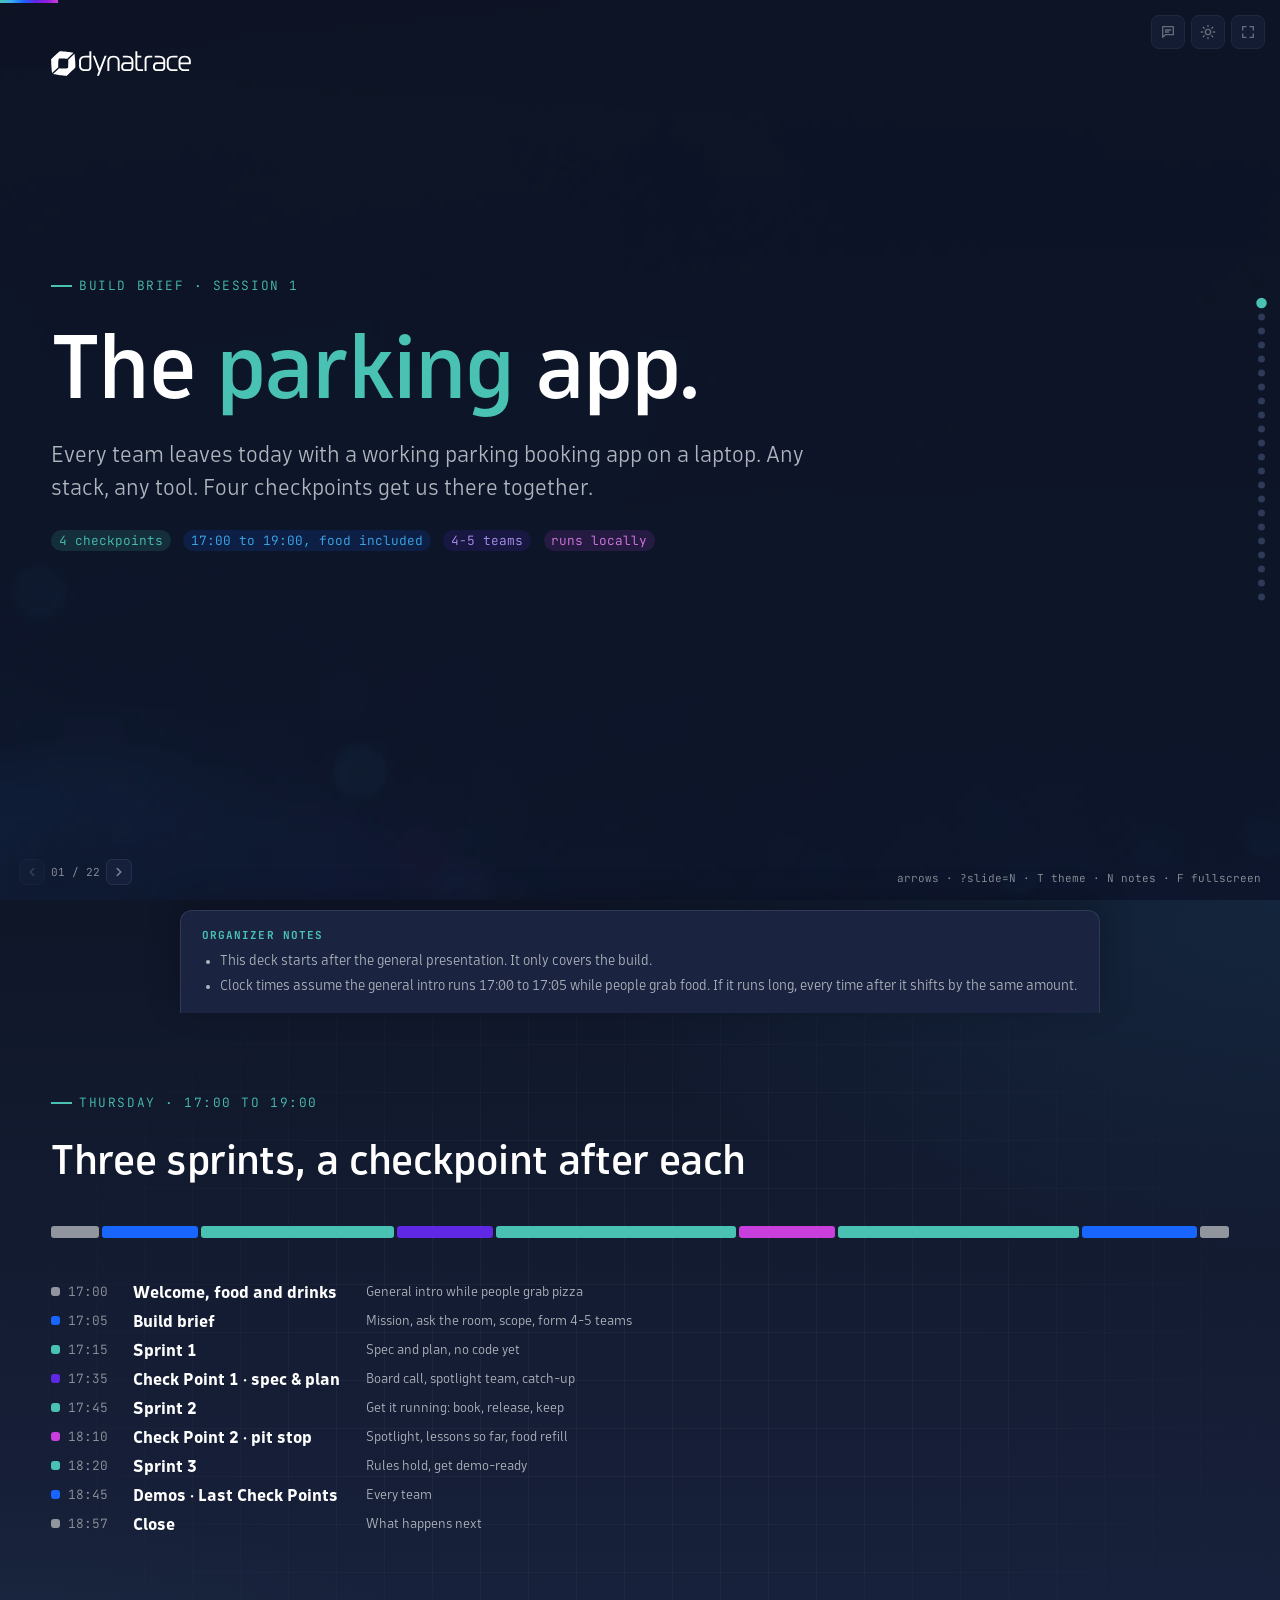
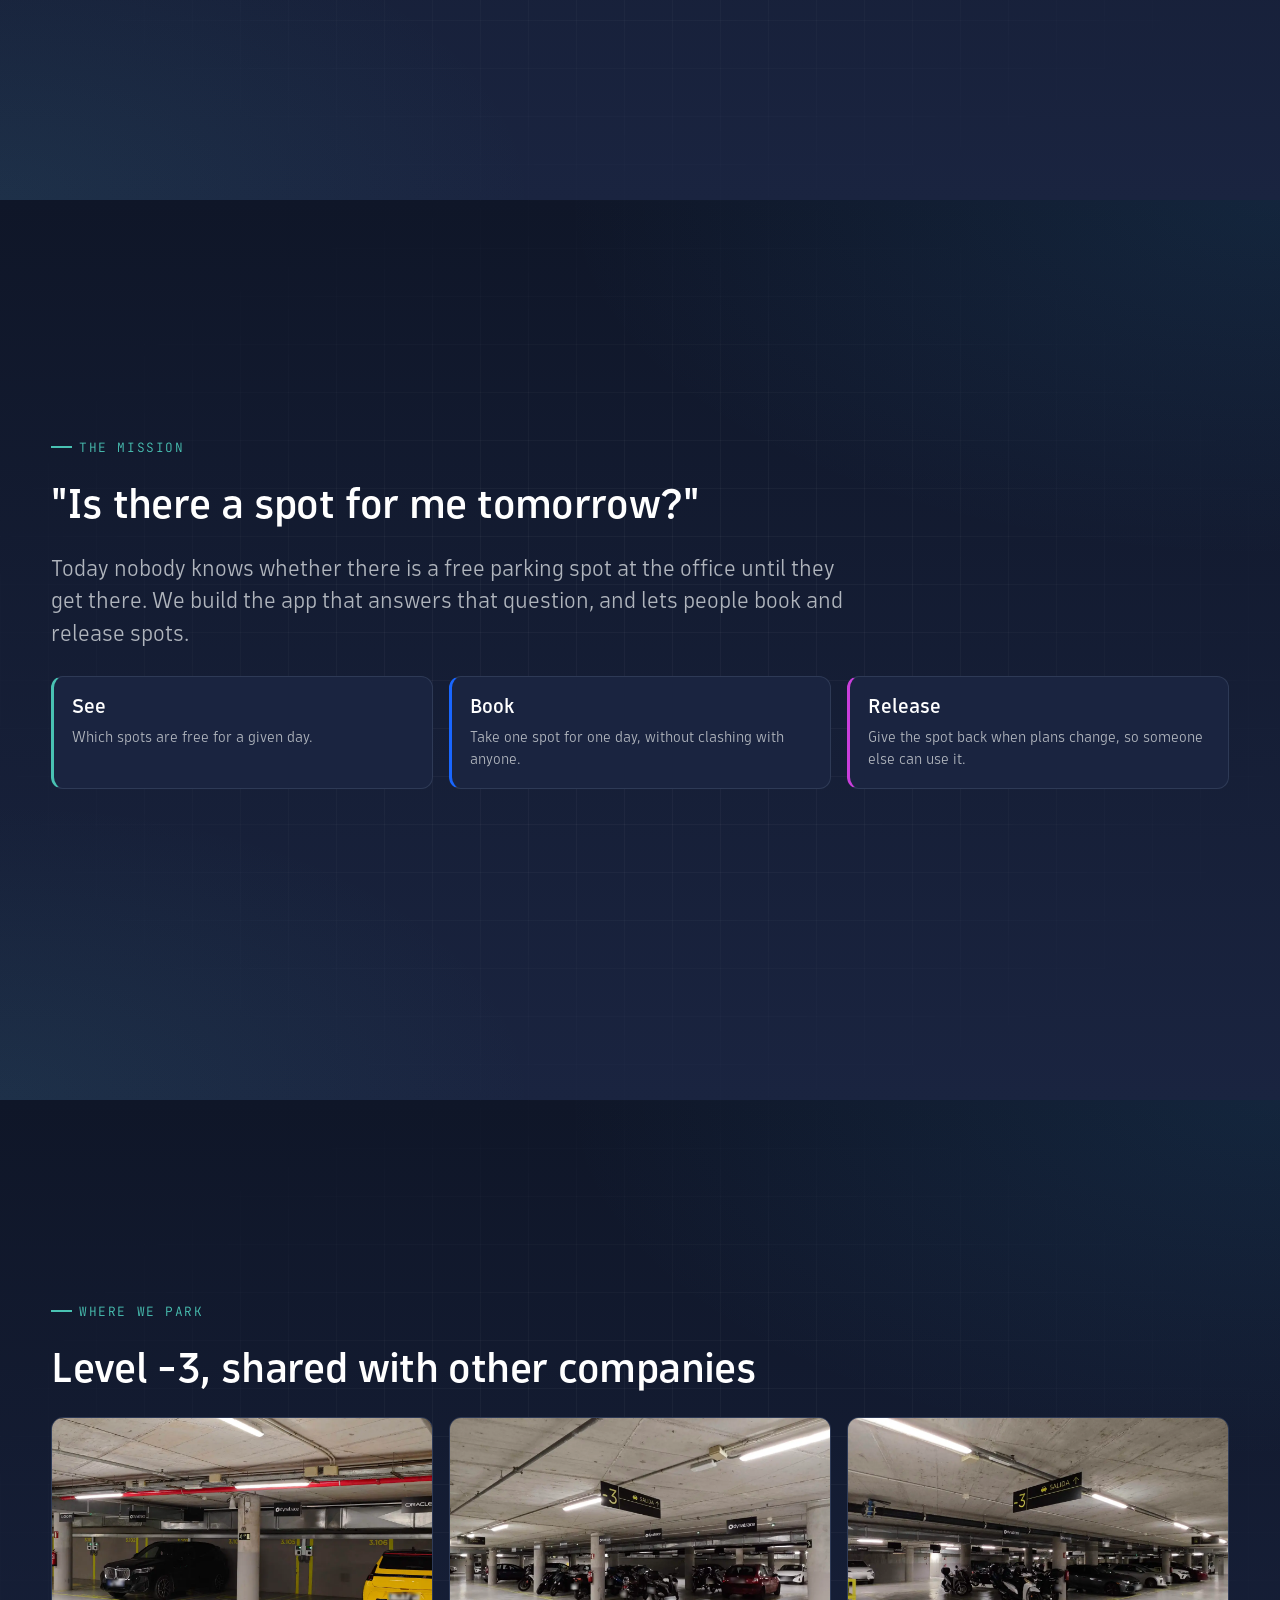
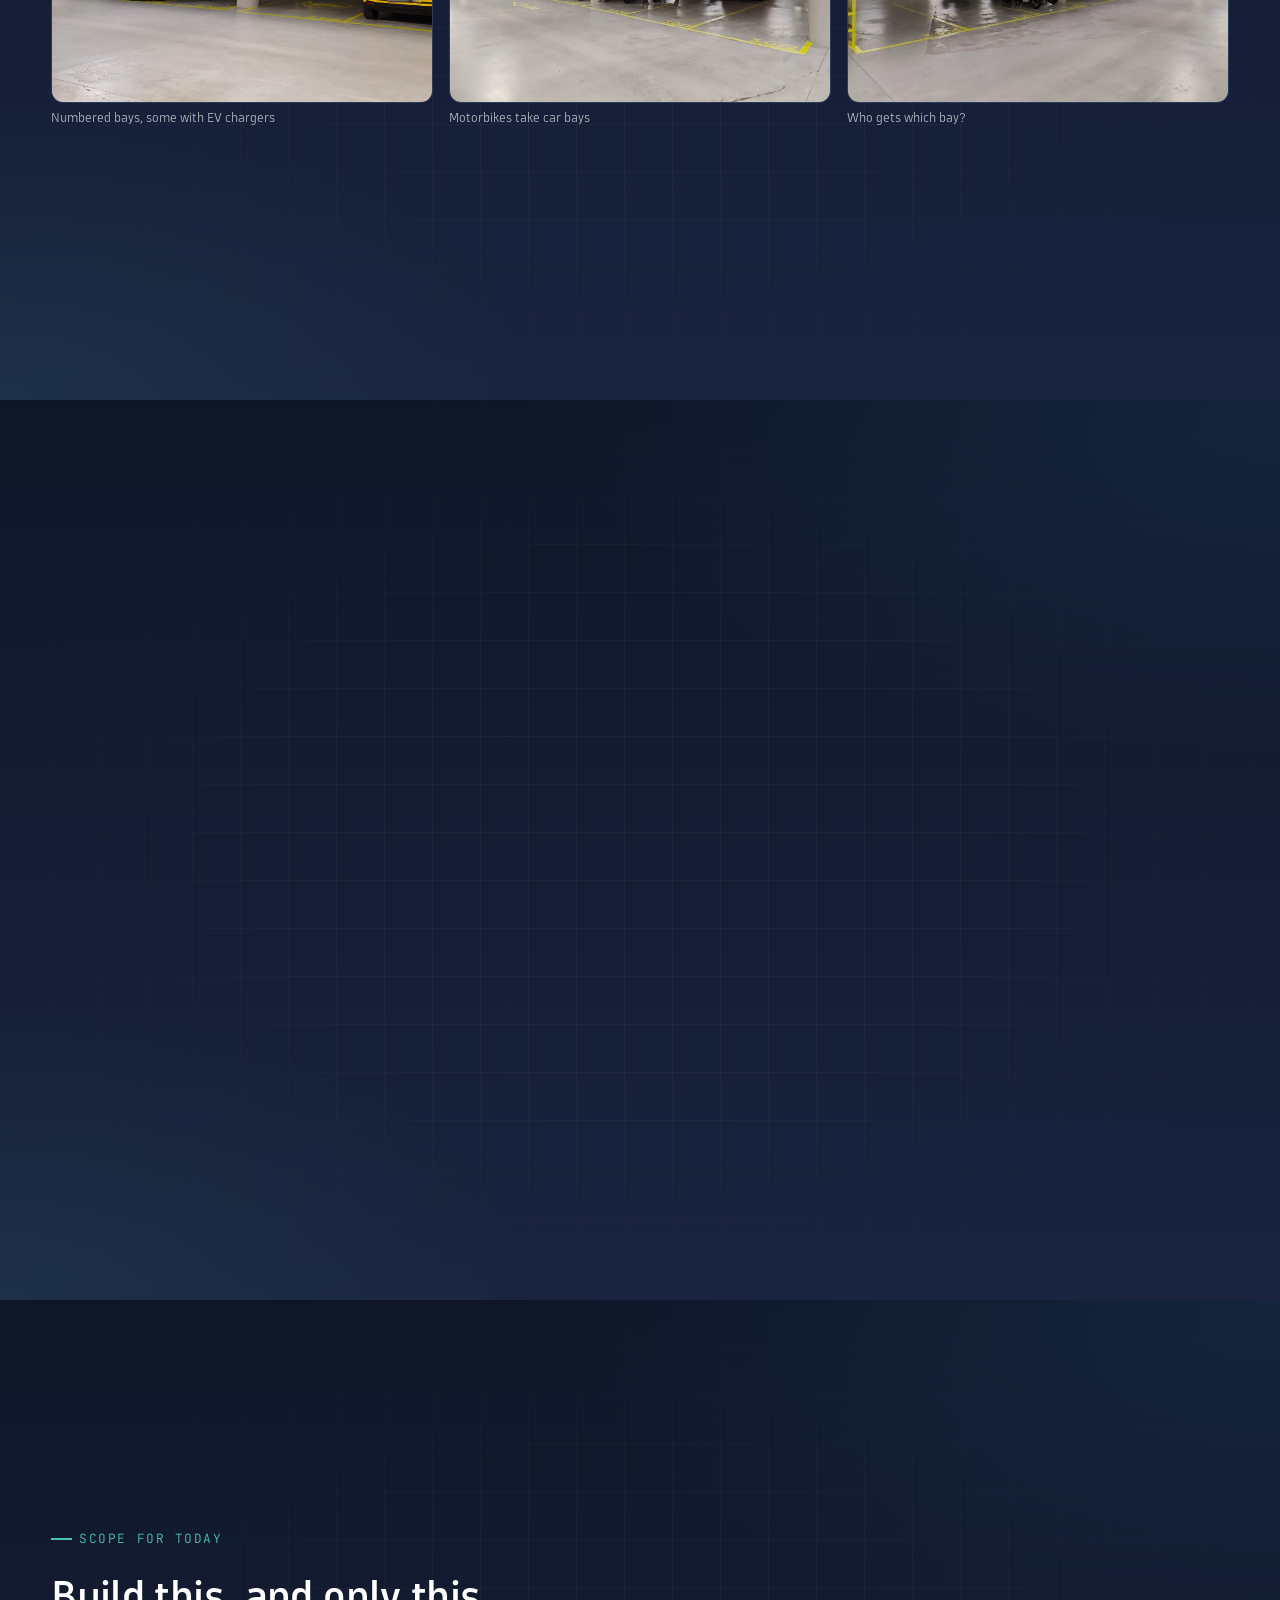
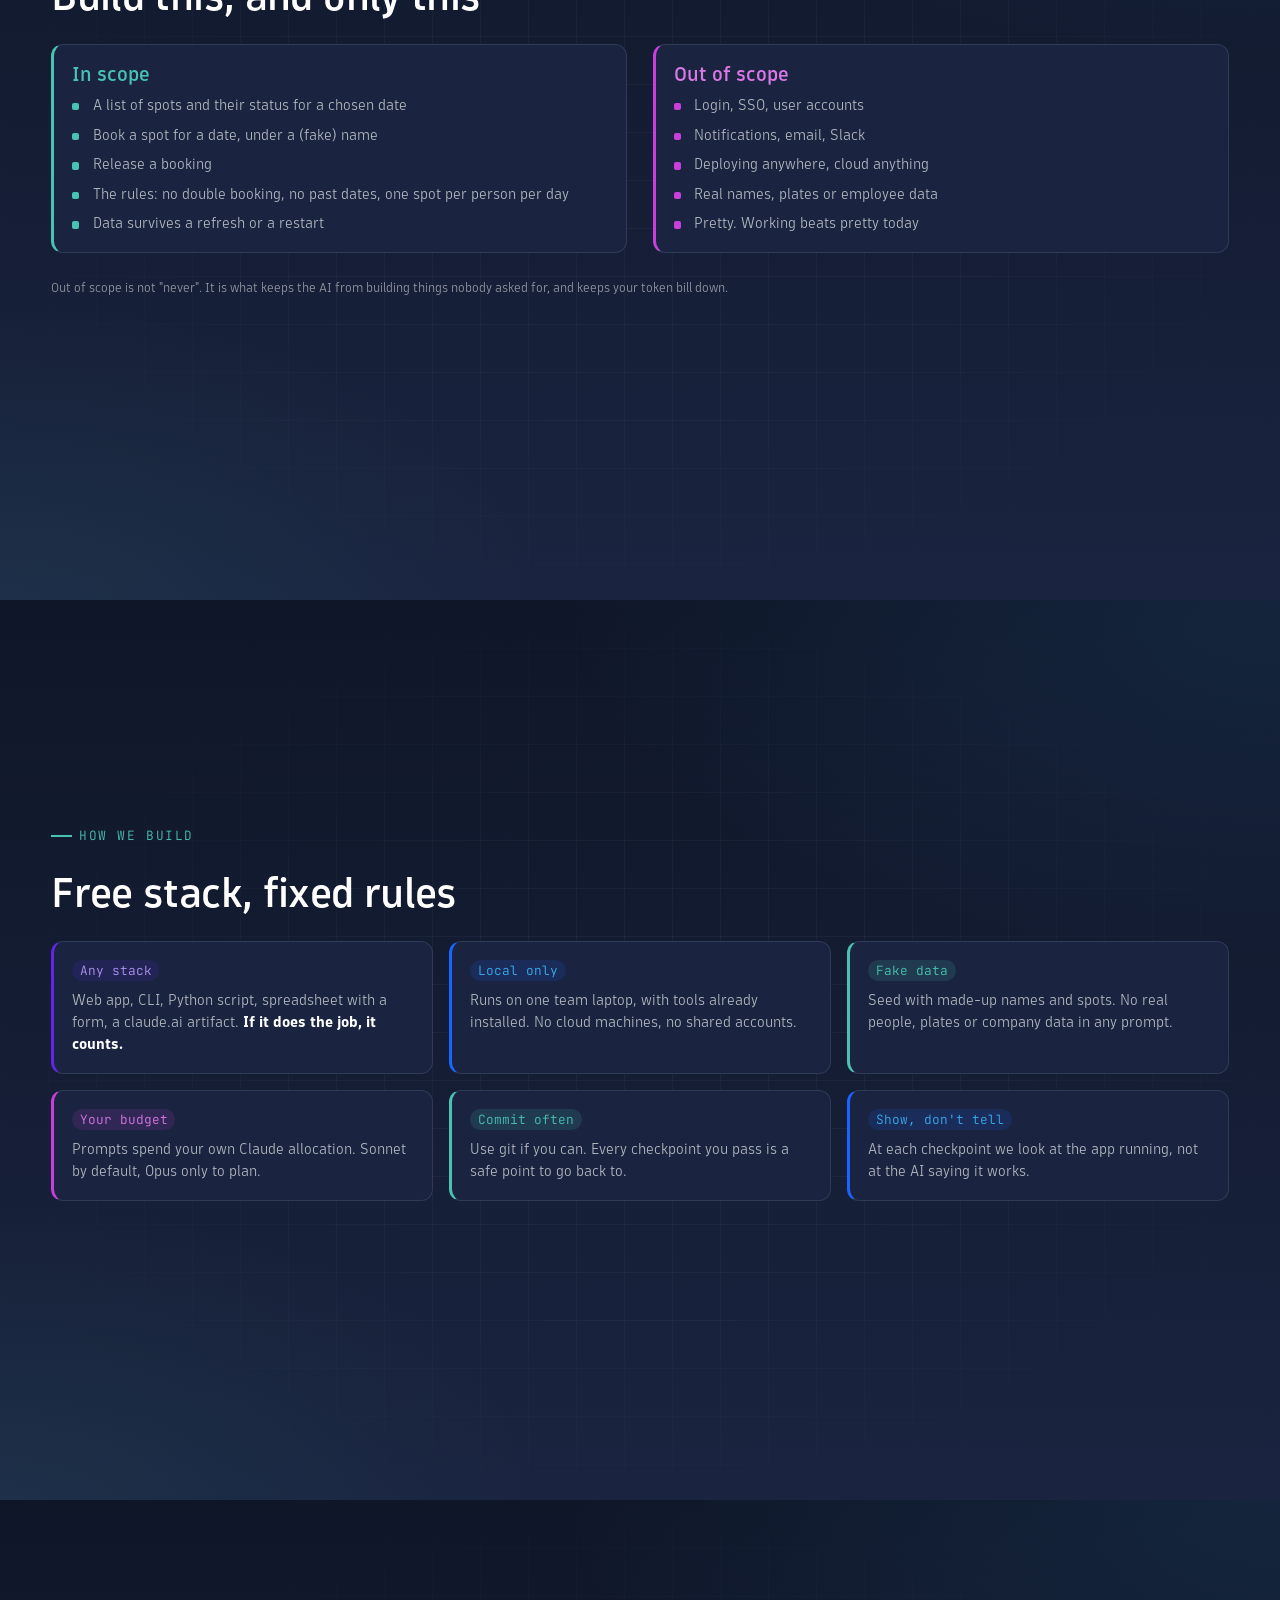
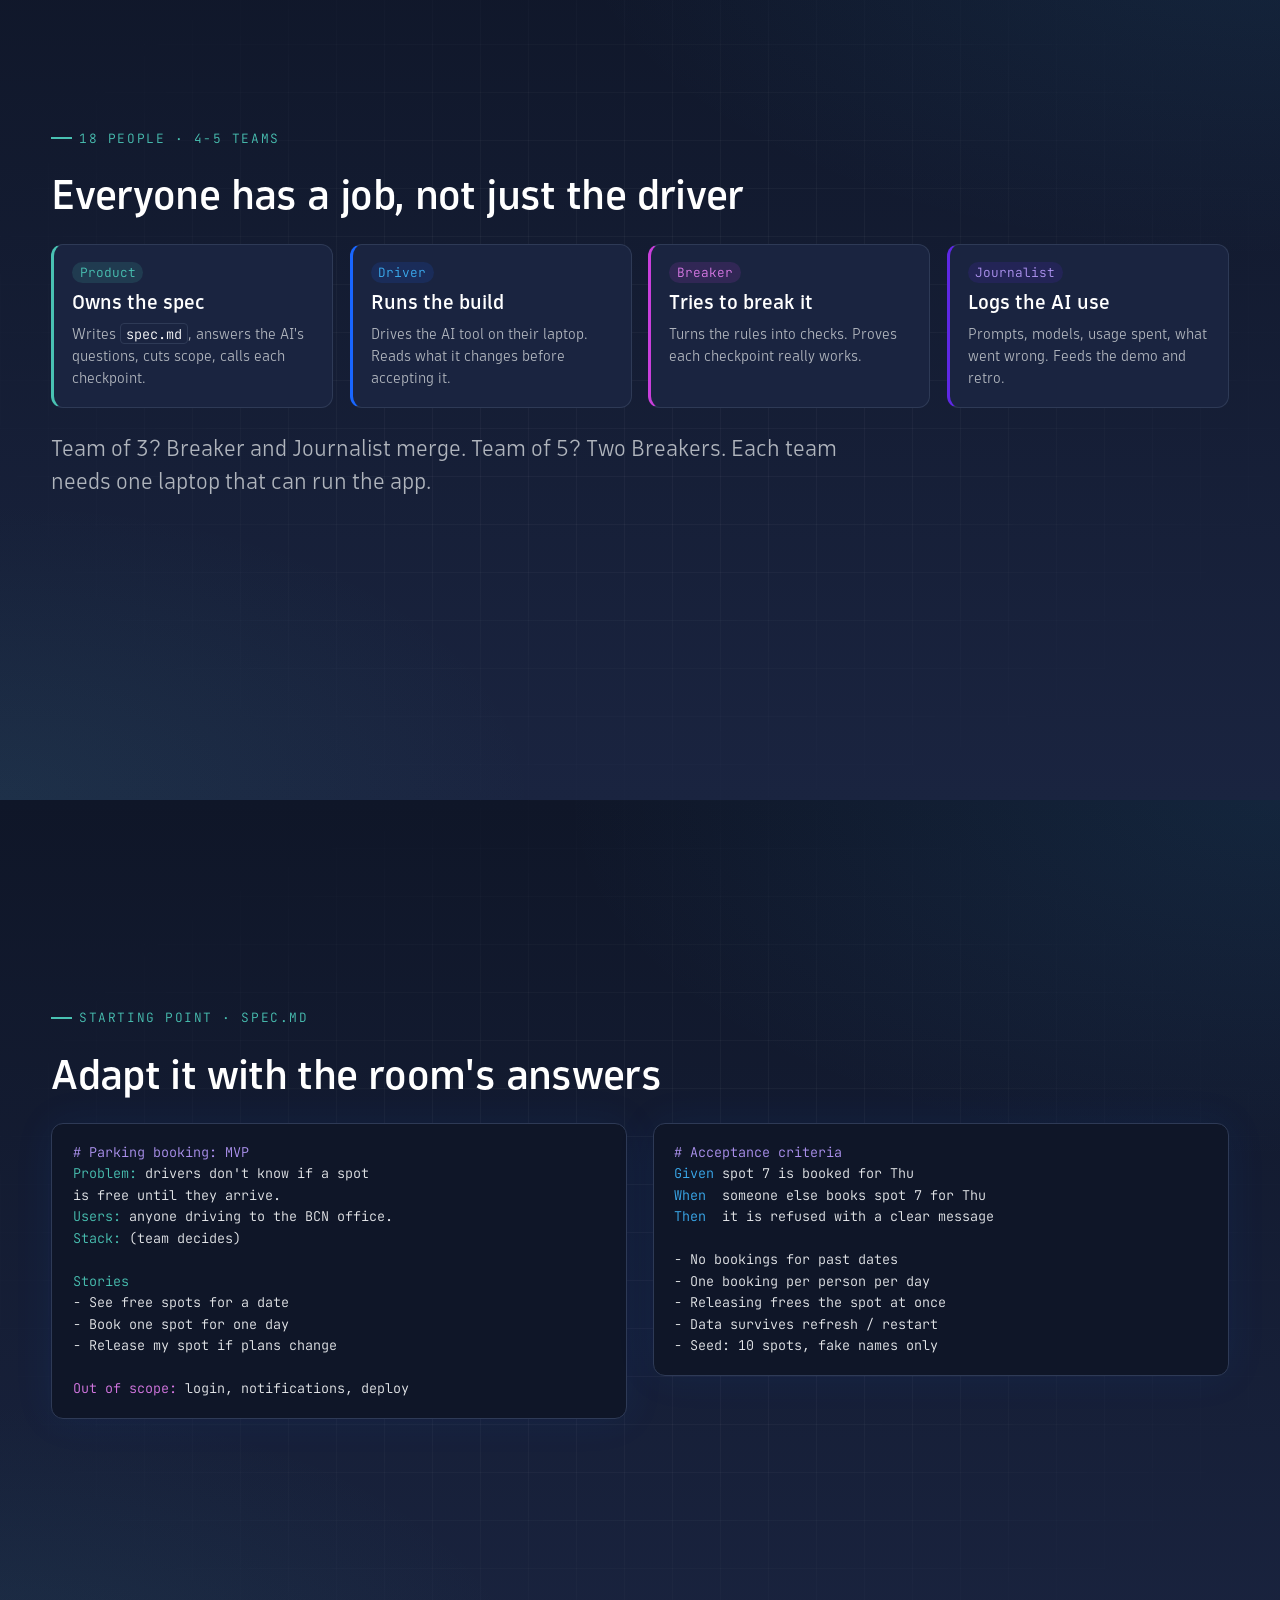
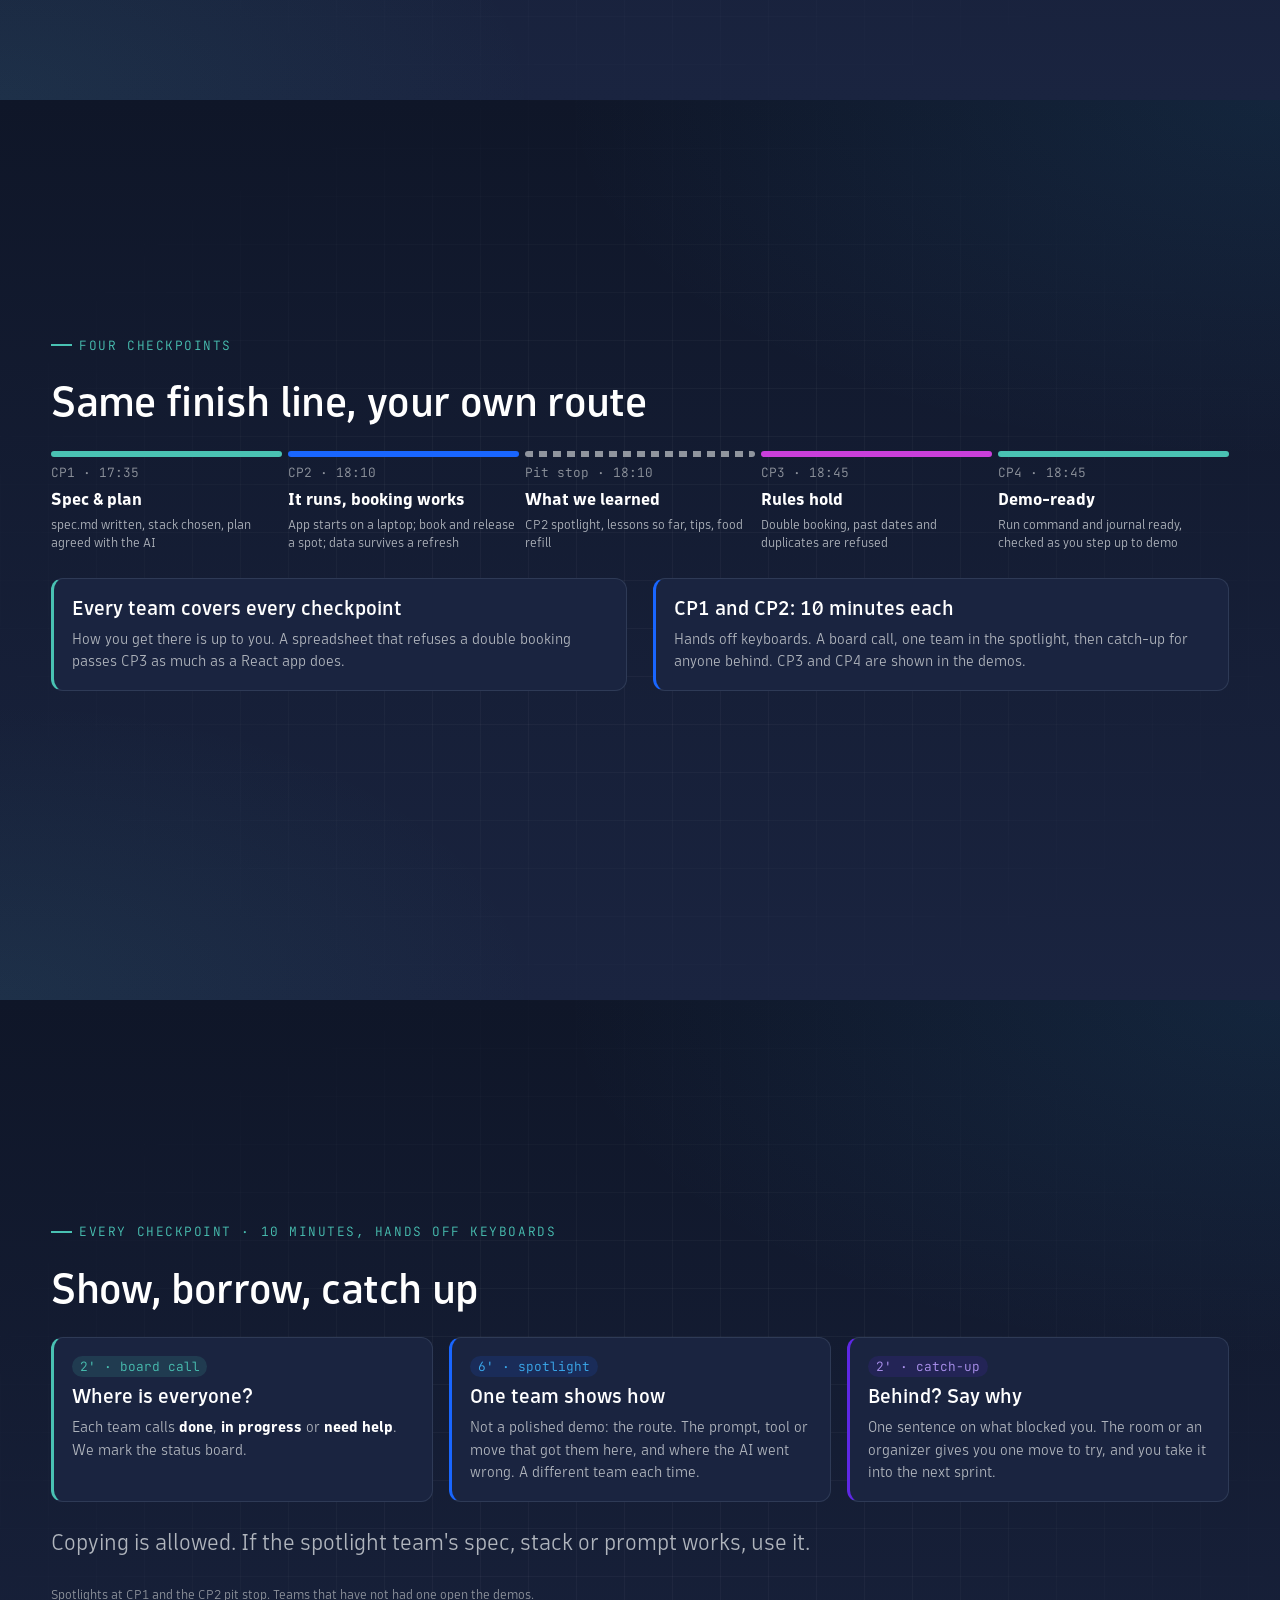
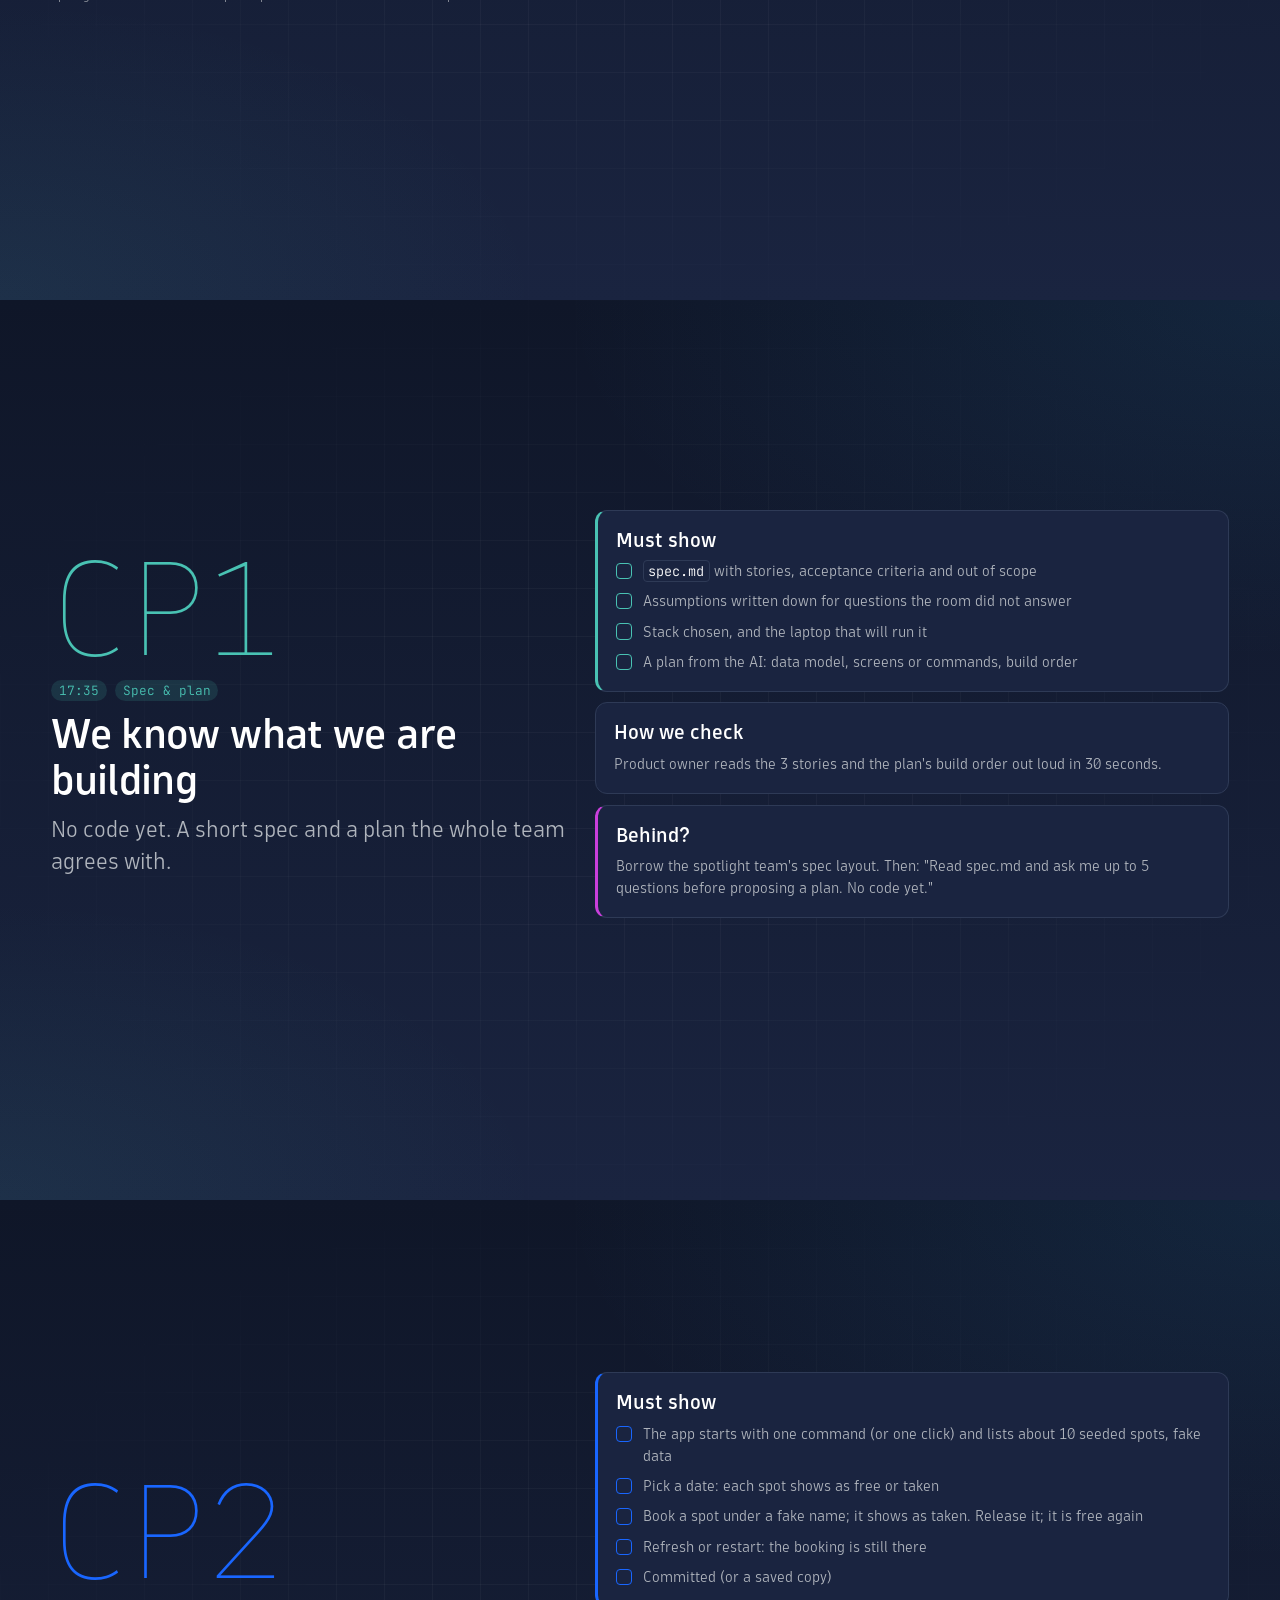
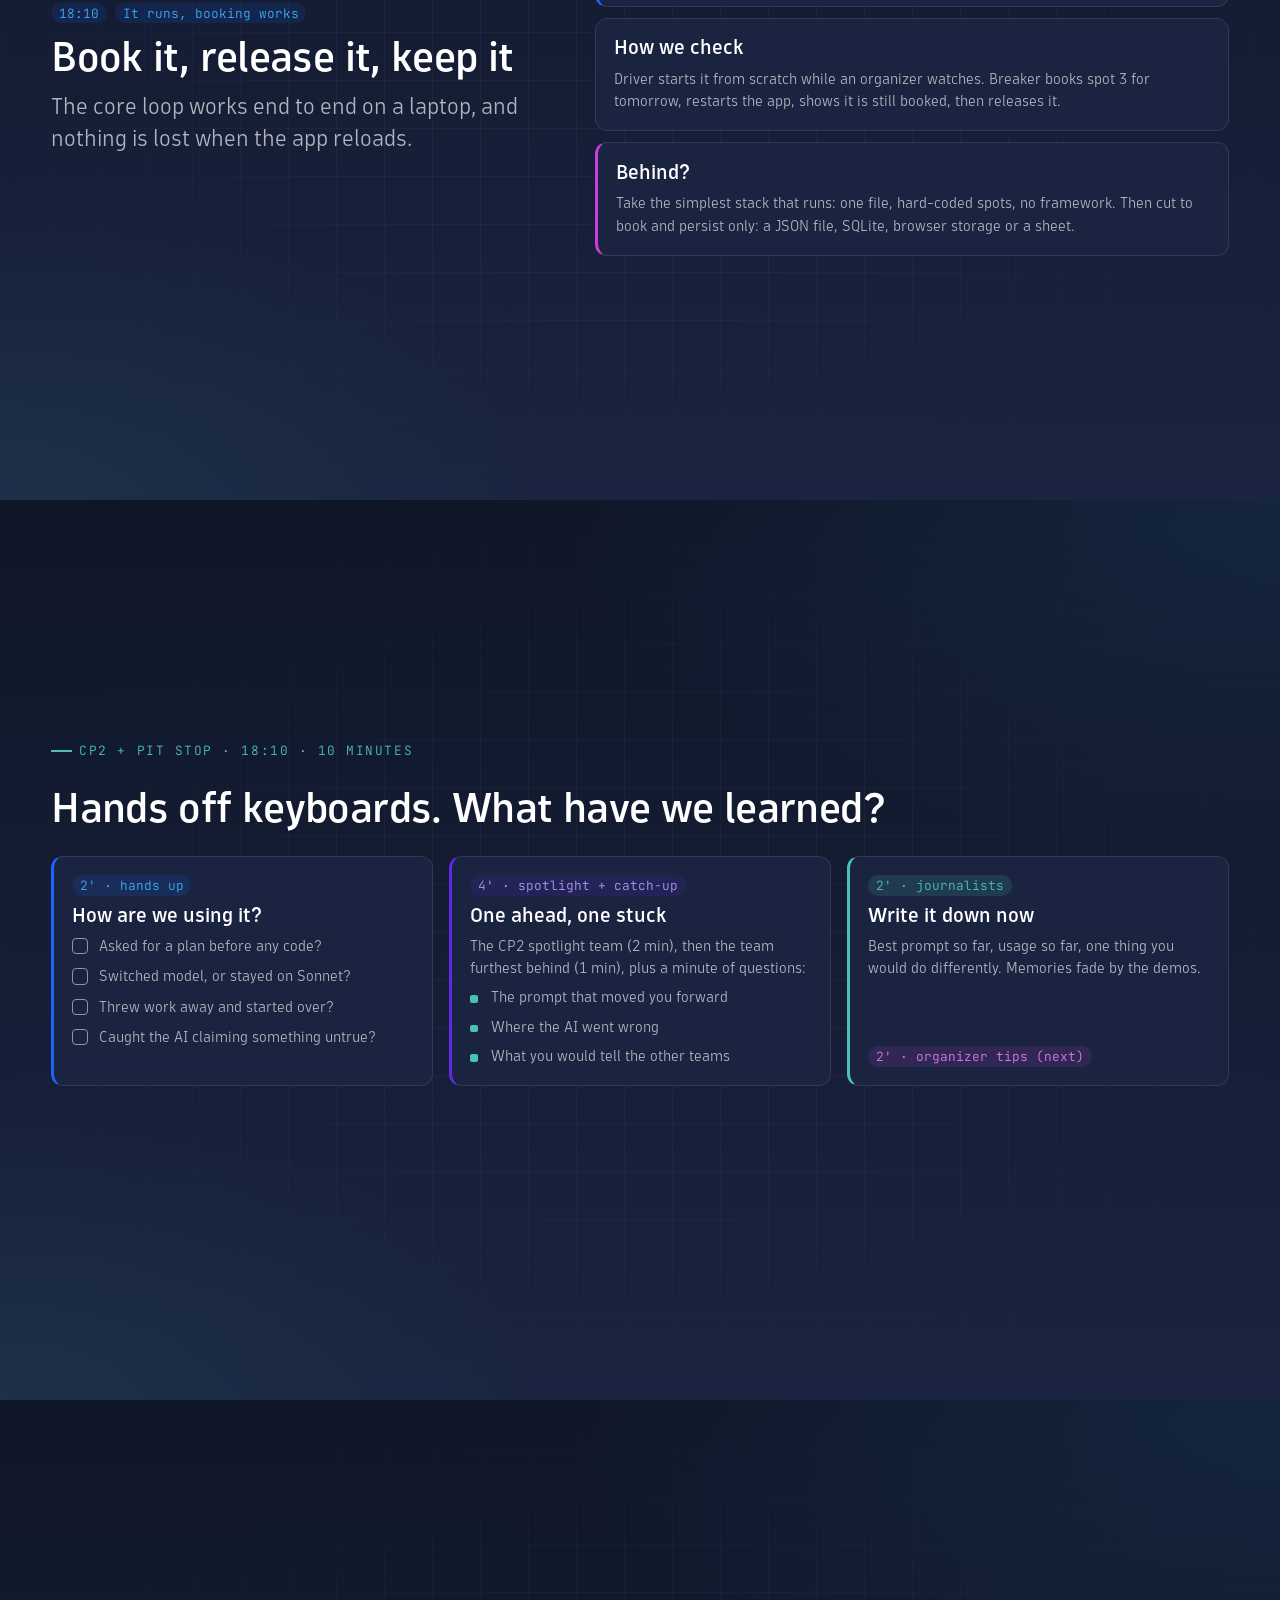
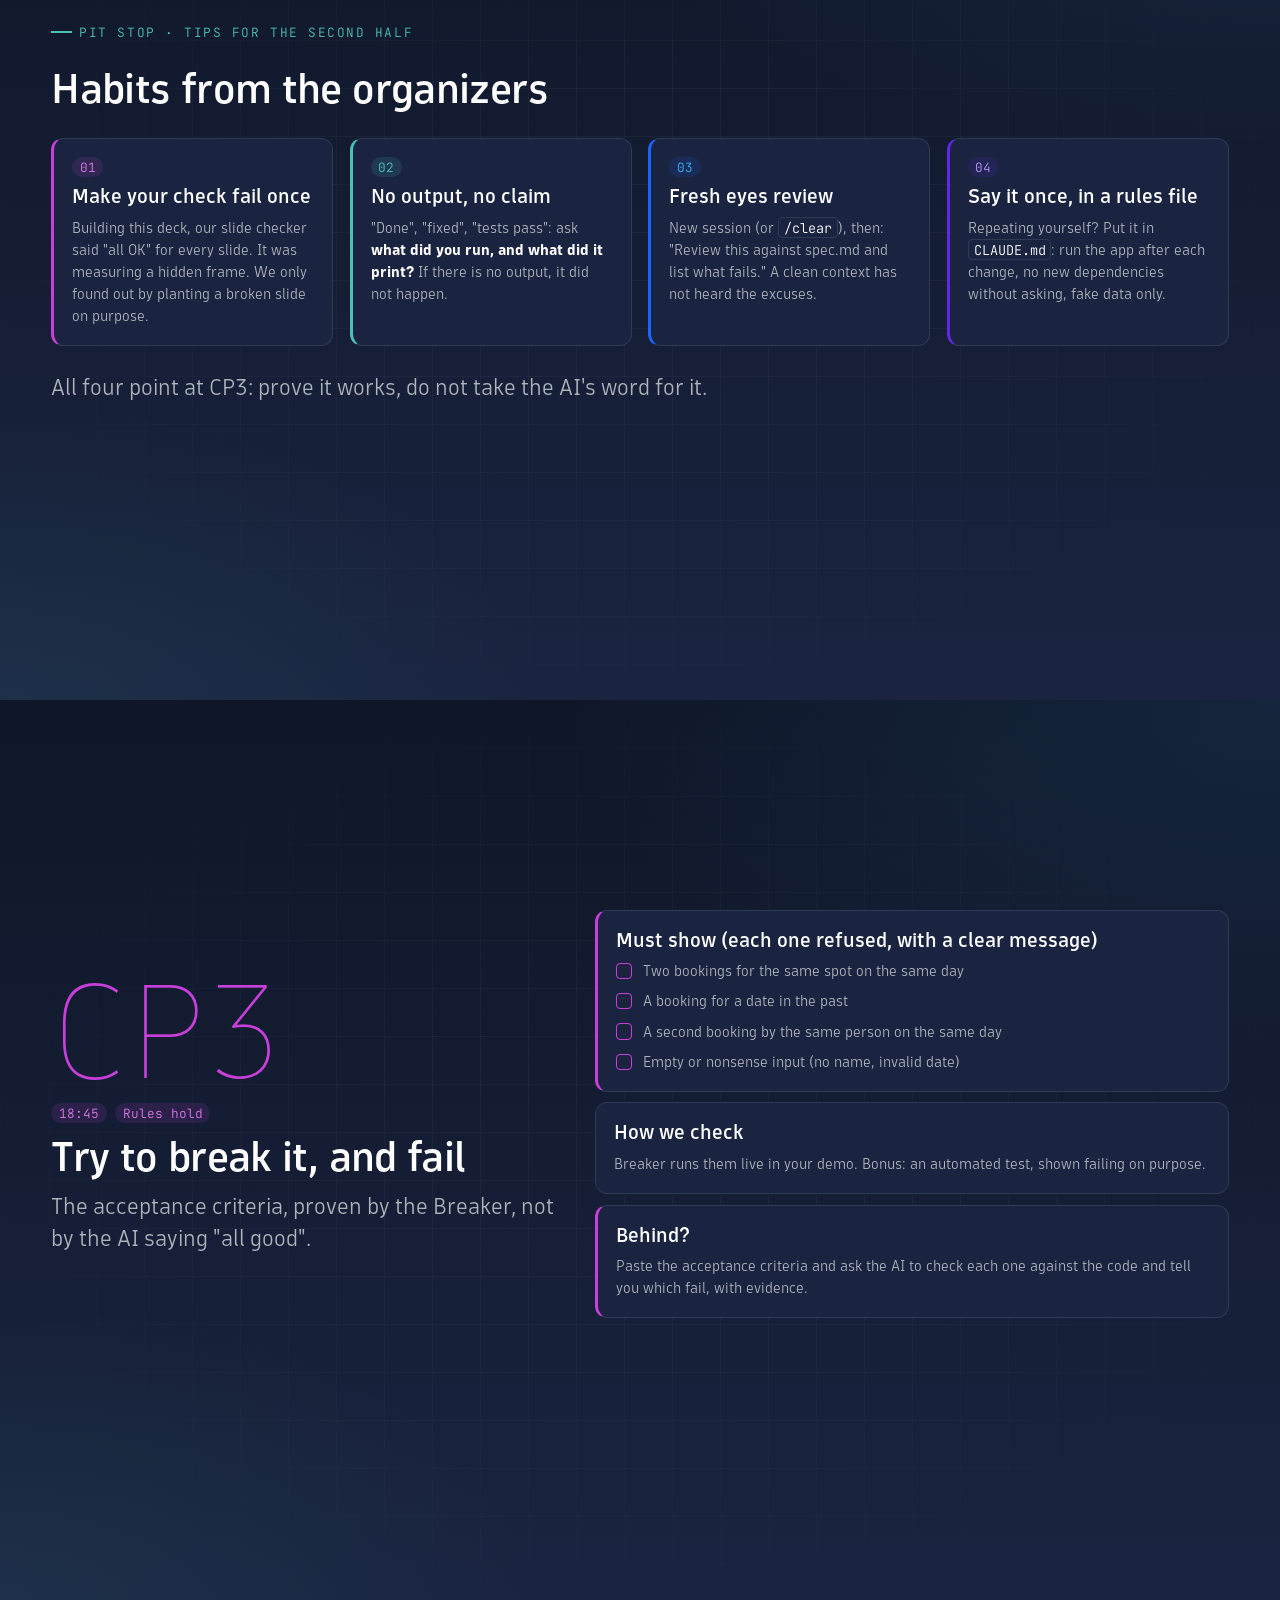
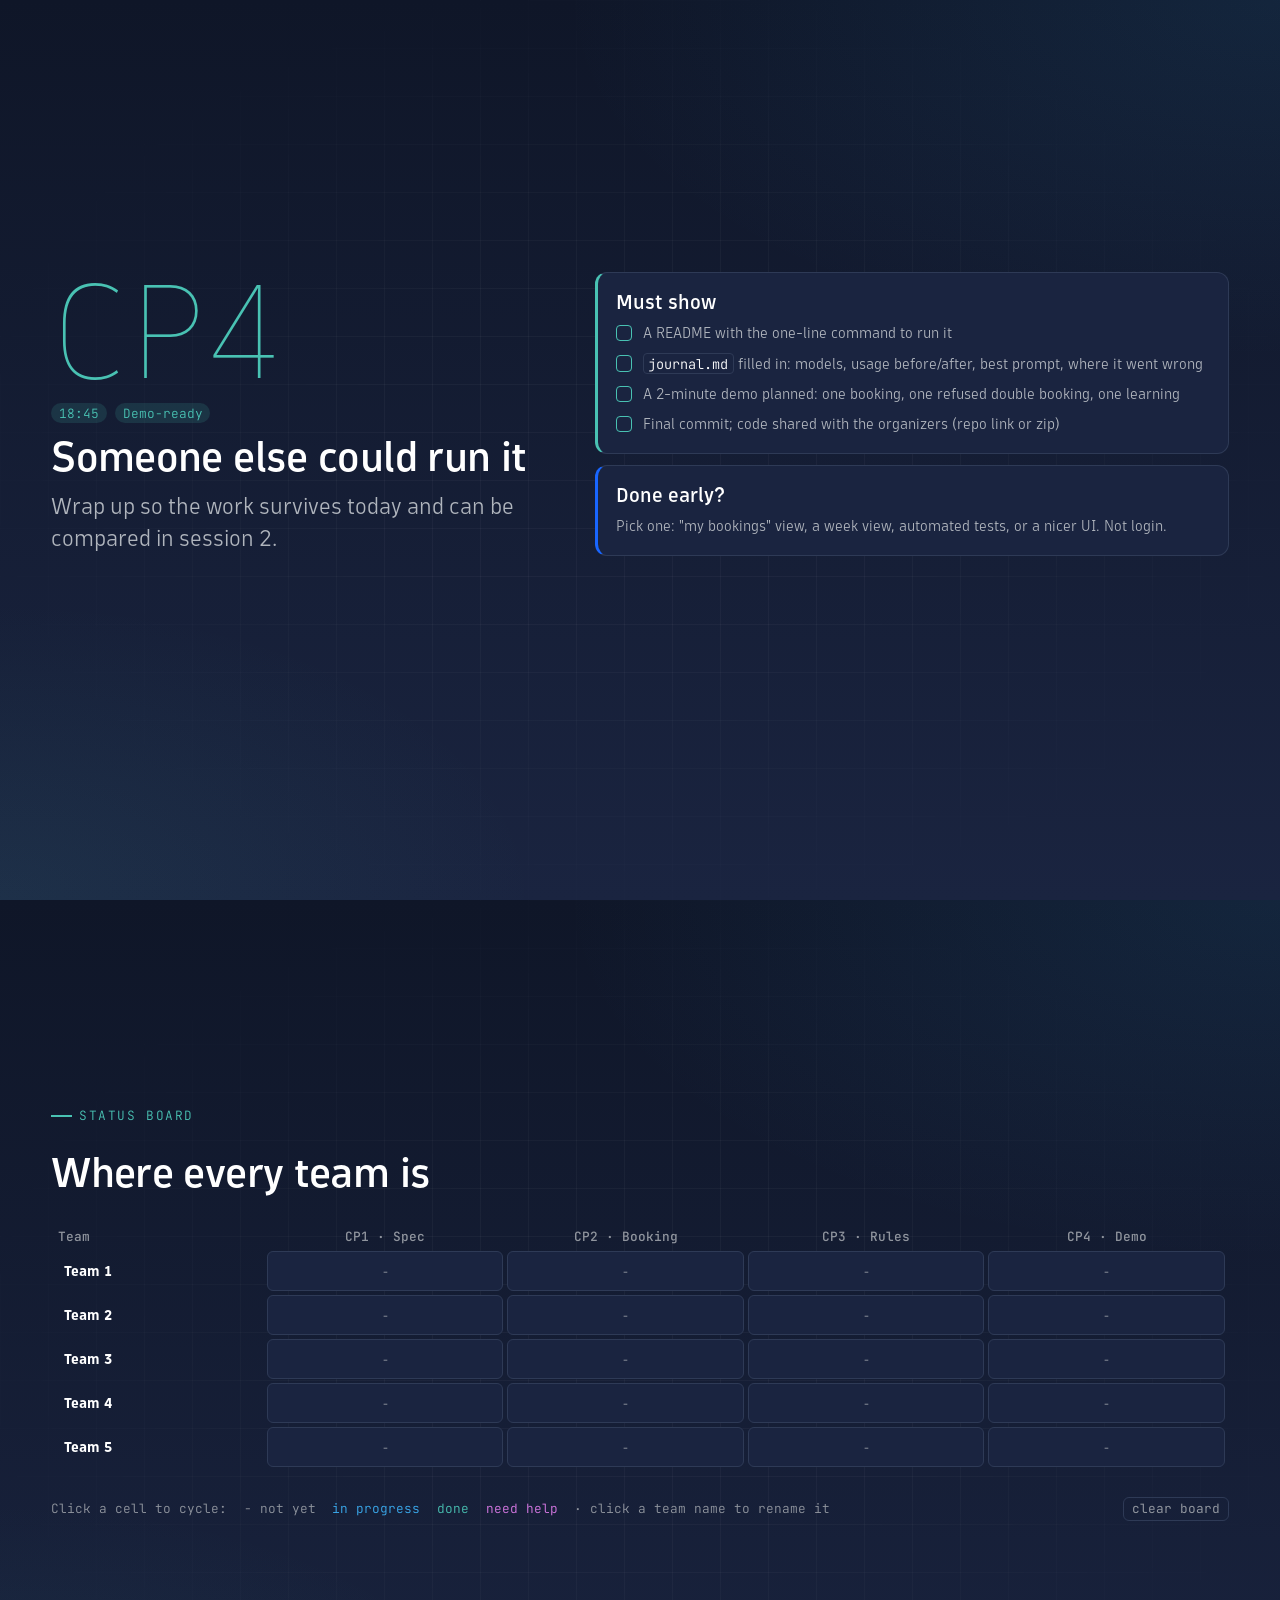
==== commit e6081dac: "Show photos of our parking before the requirements slide A new "Where we park" slide shows three pho" ====
--- a/build.html
+++ b/build.html
@@ -195,6 +195,15 @@
 }
 pre .k { color: #49C2B3; } pre .s { color: #3BACF0; } pre .w { color: #D979E6; } pre .p { color: #AF94F2; }
 
+/* === PHOTOS: ![caption](photos/x.webp), side by side inside ::: photos === */
+.photos { display: grid; grid-auto-flow: column; grid-auto-columns: 1fr; gap: clamp(0.5rem, 1.5vw, 1rem); }
+.photo { margin: 0; display: flex; flex-direction: column; gap: .5em; }
+.photo img {
+    width: 100%; max-height: 46vh; aspect-ratio: 4 / 3; object-fit: cover;
+    border: 1px solid var(--card-border); border-radius: 12px; box-shadow: var(--card-shadow);
+}
+.photo figcaption { font-size: var(--small-size); color: var(--text-2); }
+
 /* === TITLE / SECTION SLIDES === */
 .title-slide h1 { font-size: clamp(2rem, 7vw, 5.5rem); max-width: 15ch; }
 .title-slide h1 .g { color: var(--teal); }
@@ -427,6 +436,20 @@
         </div>
     </div>
     <aside class="notes"><ul><li>Three verbs. Every checkpoint maps to them.</li></ul></aside>
+</section>
+
+<!-- OUR PARKING -->
+<section class="slide">
+    <div class="slide-content">
+        <div class="eyebrow reveal">Where we park</div>
+        <h2 class="reveal">Level -3, shared with other companies</h2>
+        <div class="photos stagger">
+            <figure class="photo"><img src="[data-uri]" alt="Numbered bays, some with EV chargers"><figcaption>Numbered bays, some with EV chargers</figcaption></figure>
+            <figure class="photo"><img src="[data-uri]" alt="Motorbikes take car bays"><figcaption>Motorbikes take car bays</figcaption></figure>
+            <figure class="photo"><img src="[data-uri]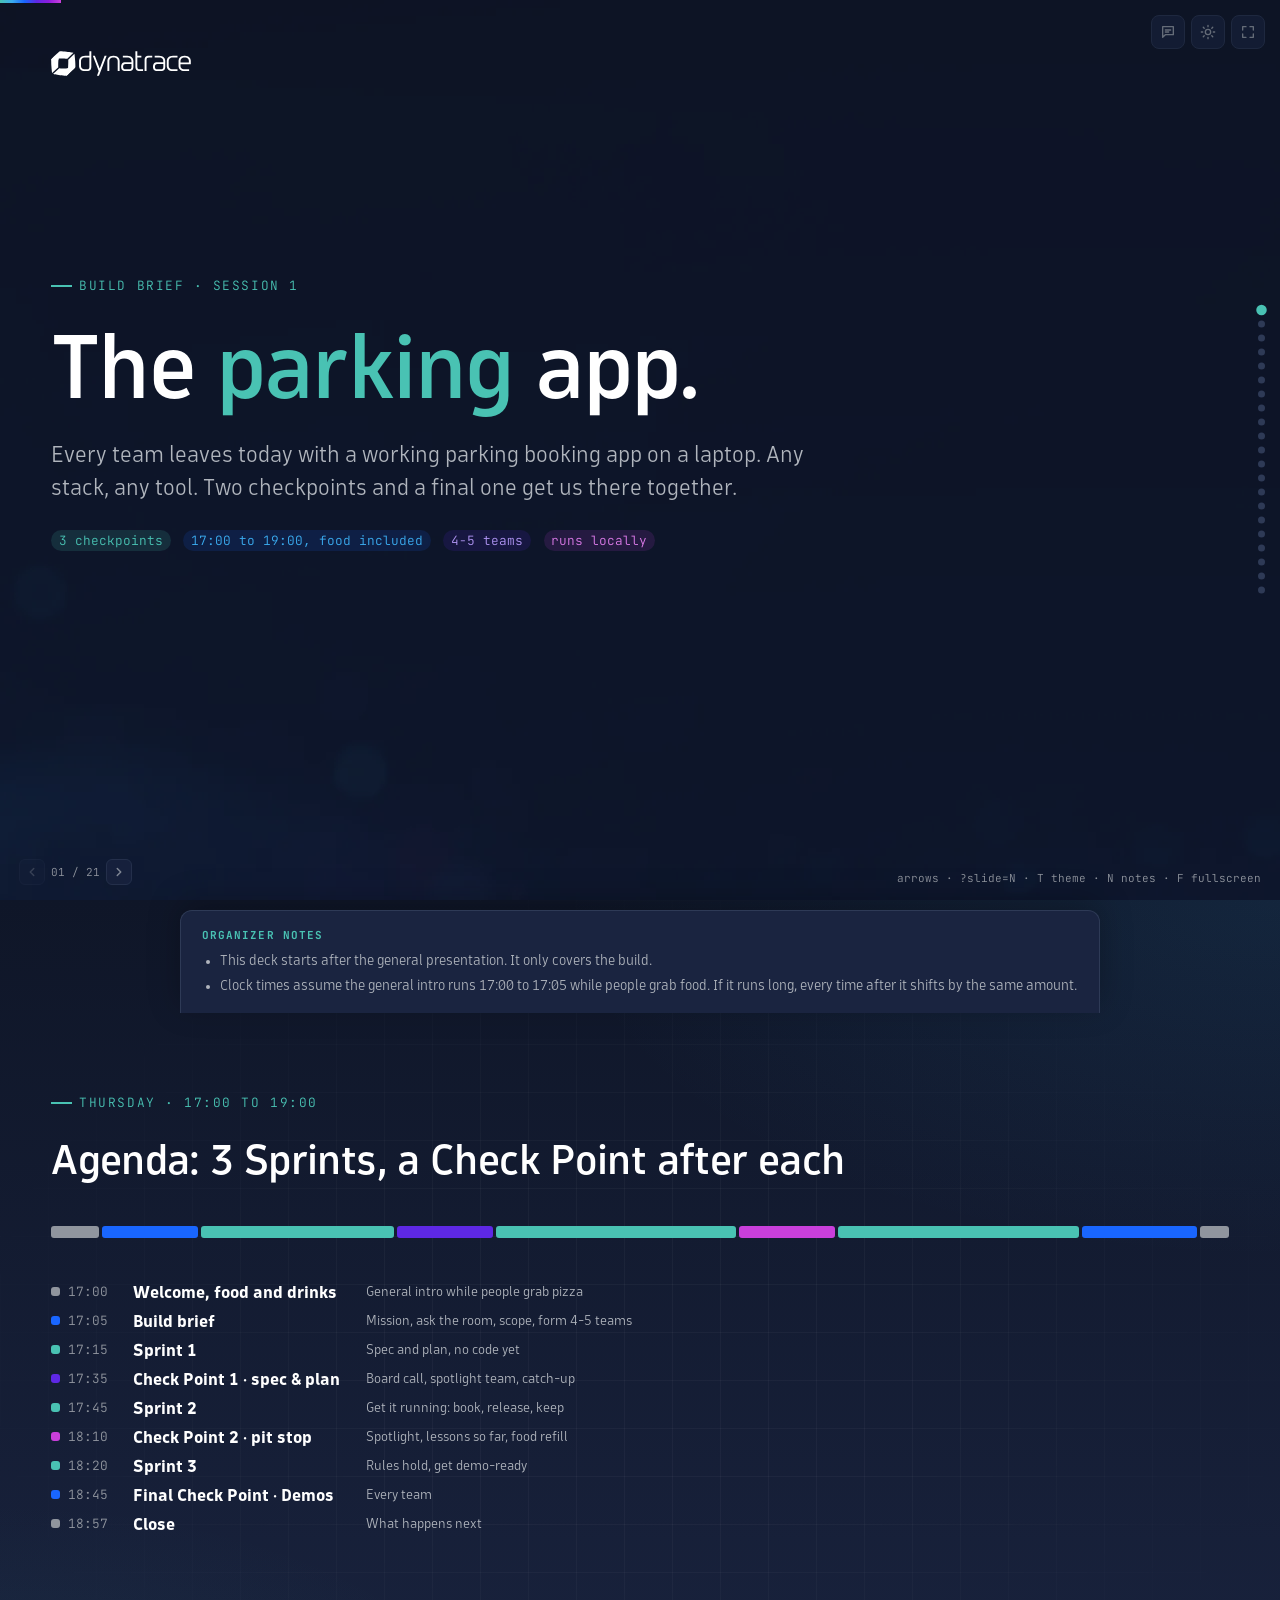
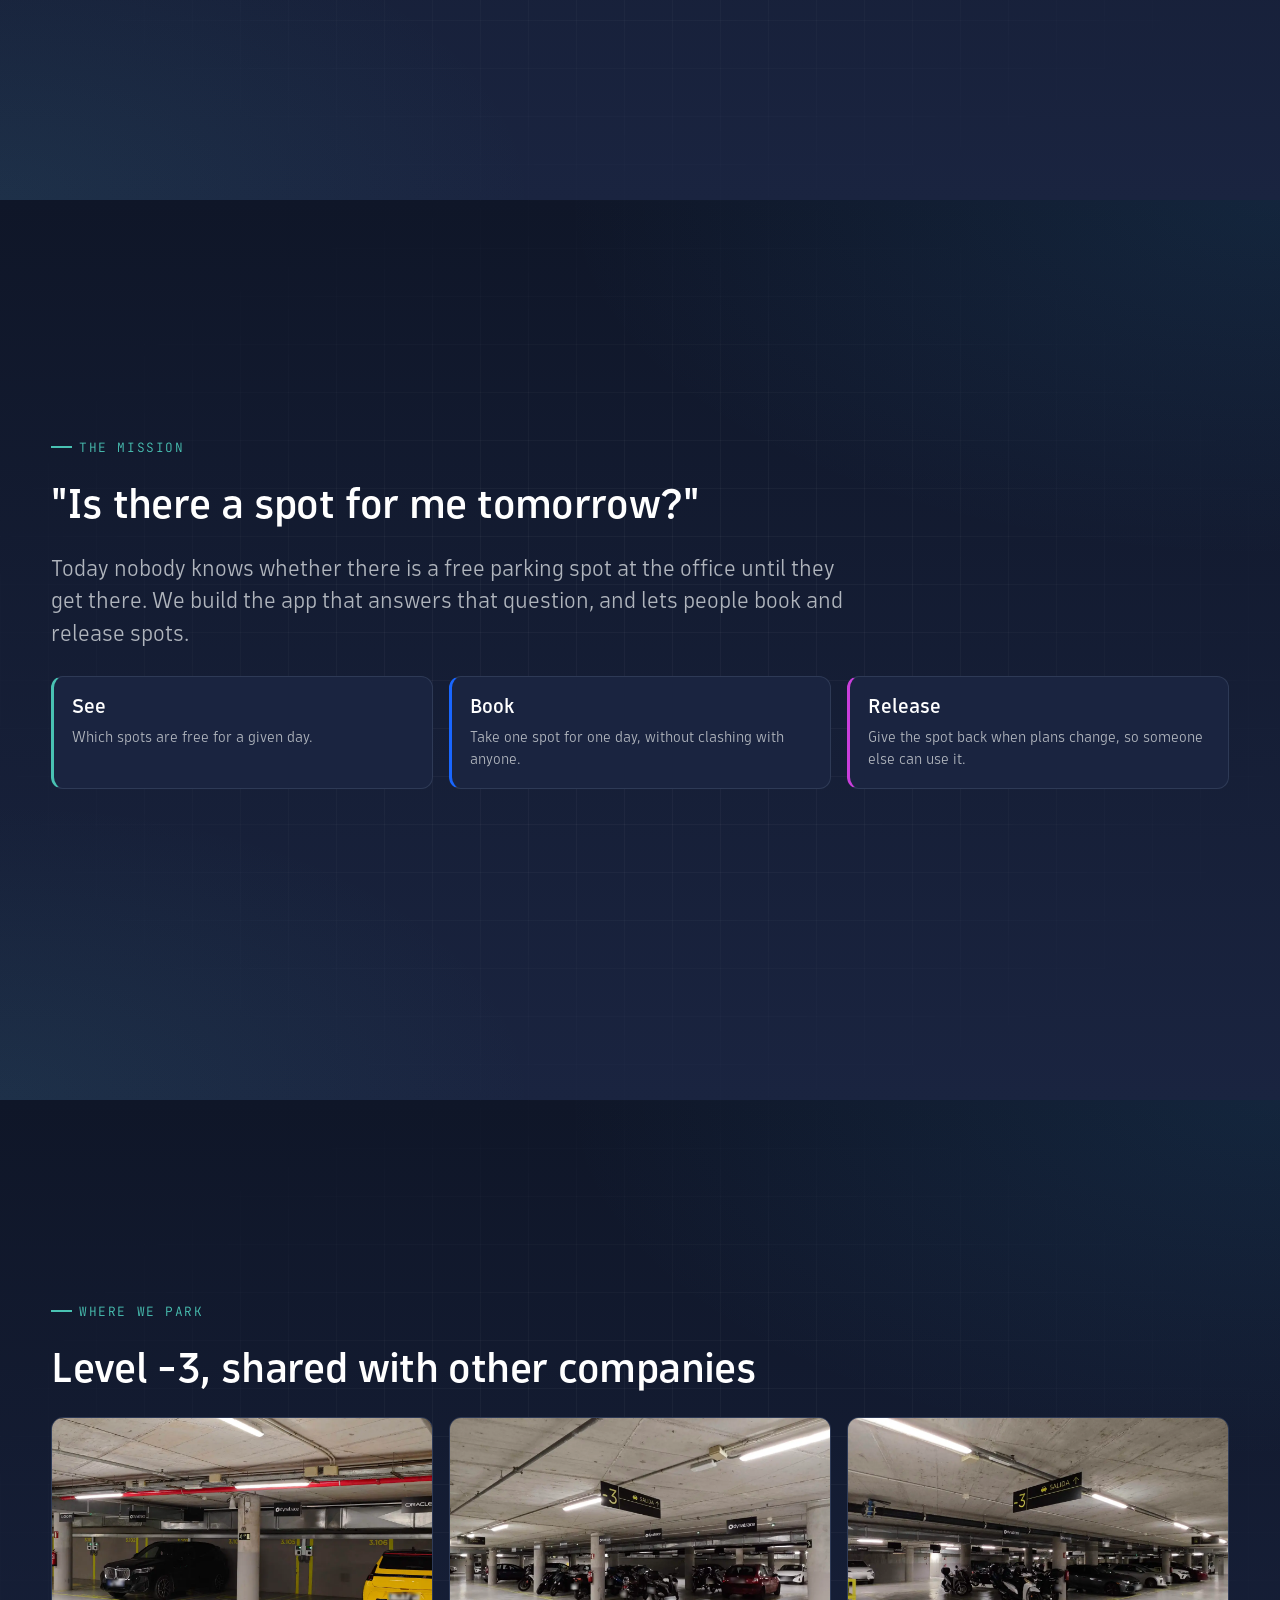
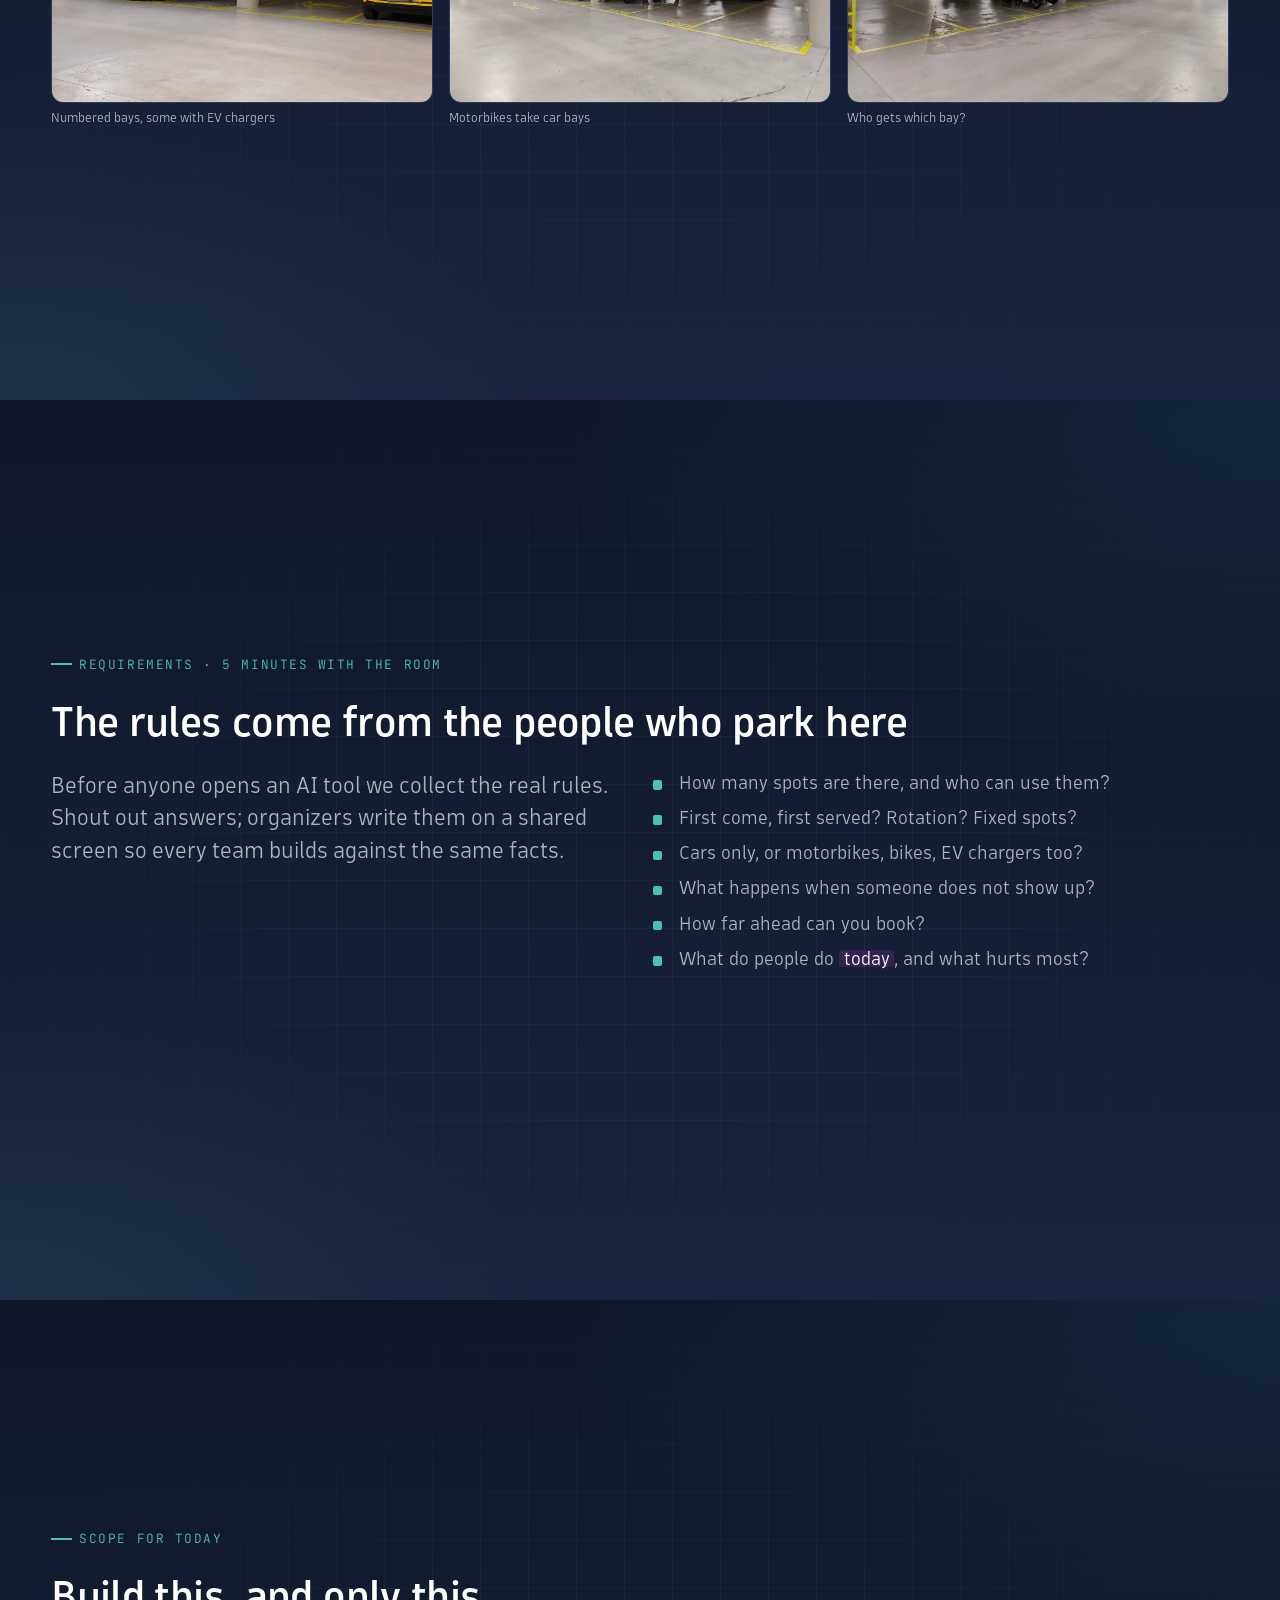
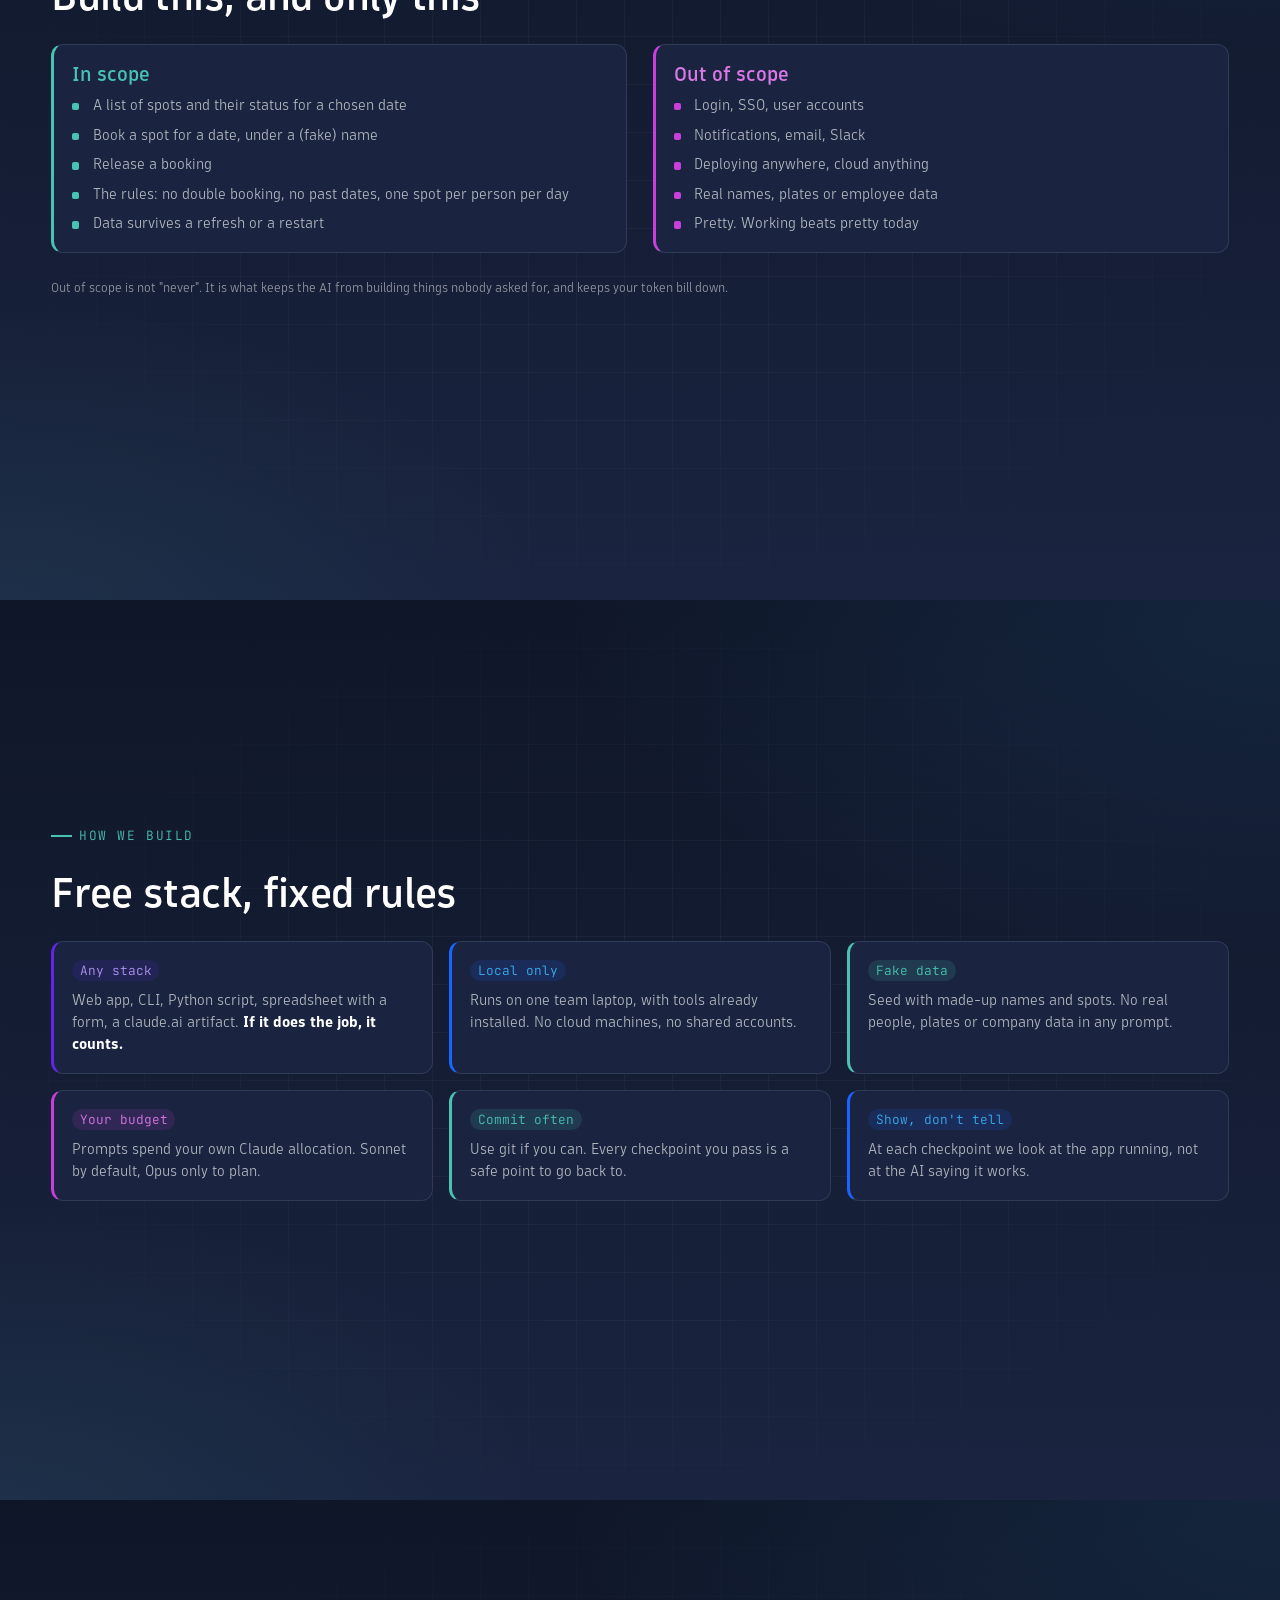
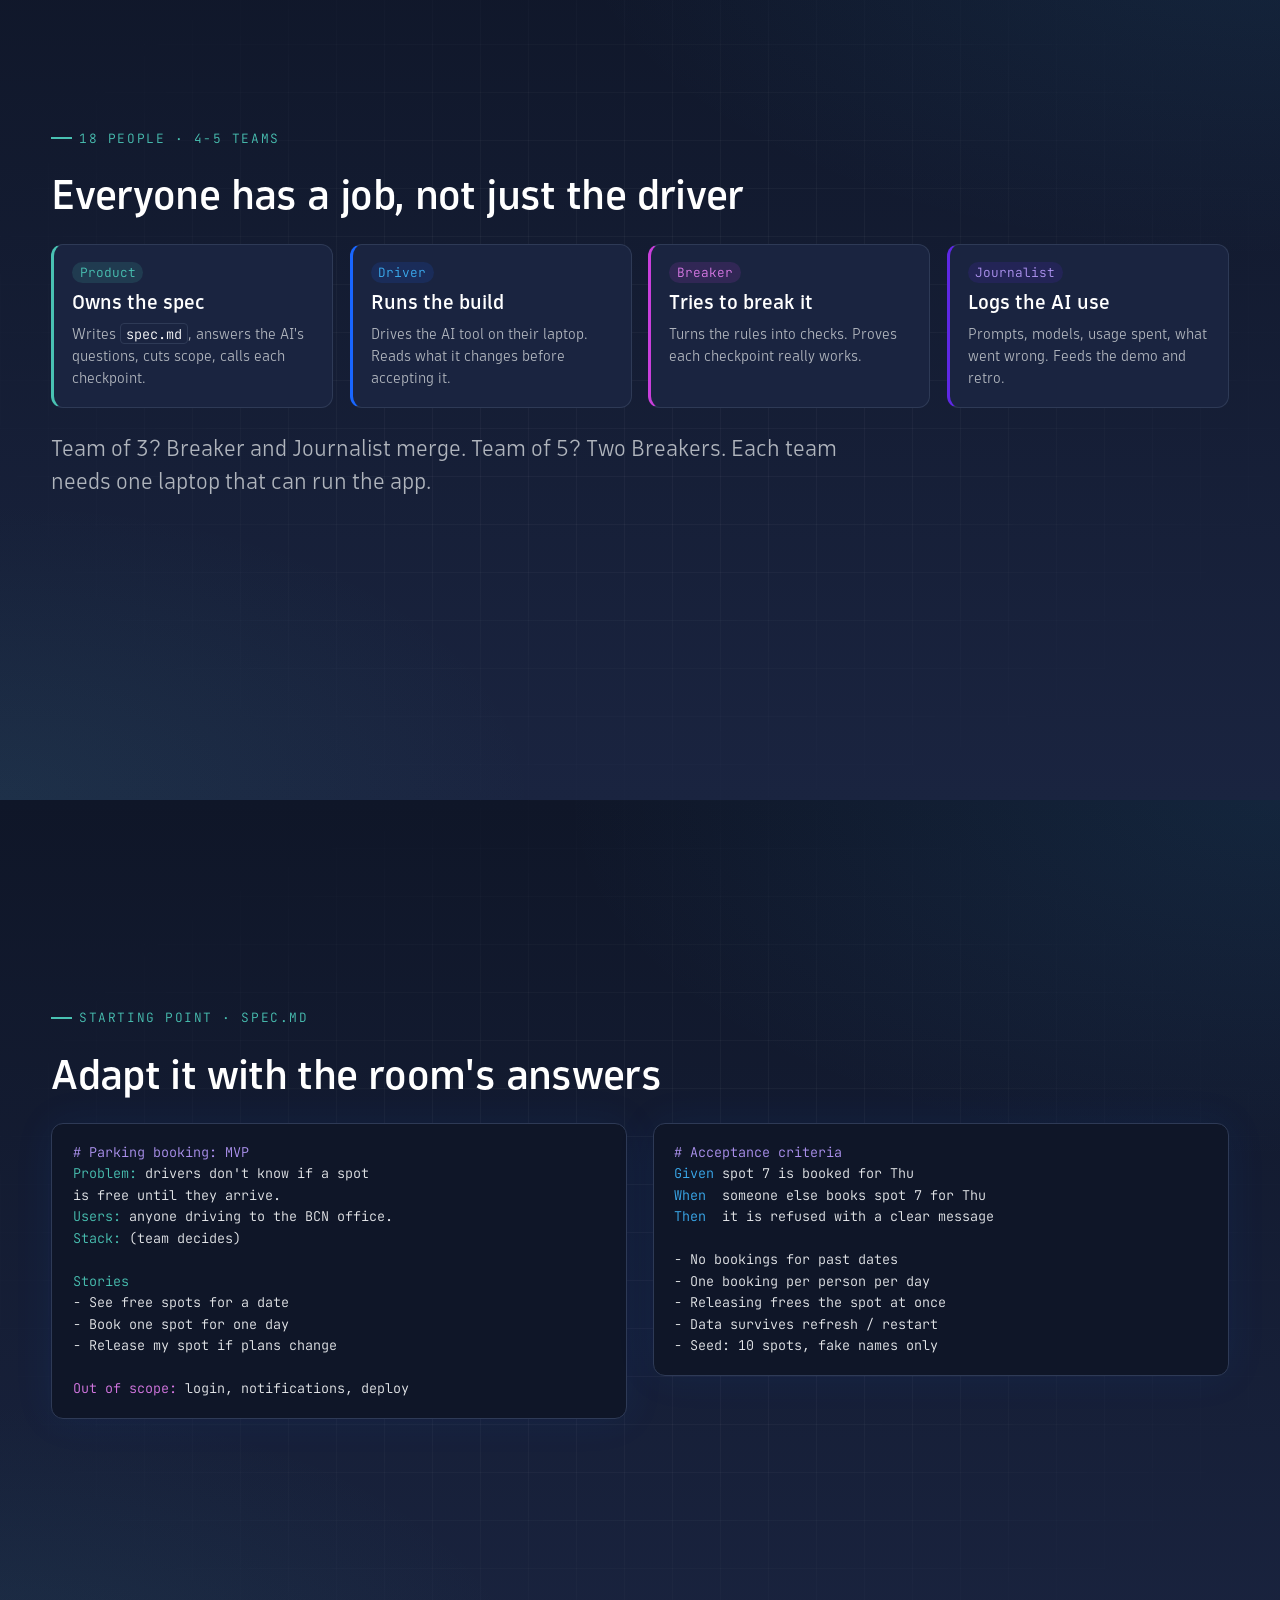
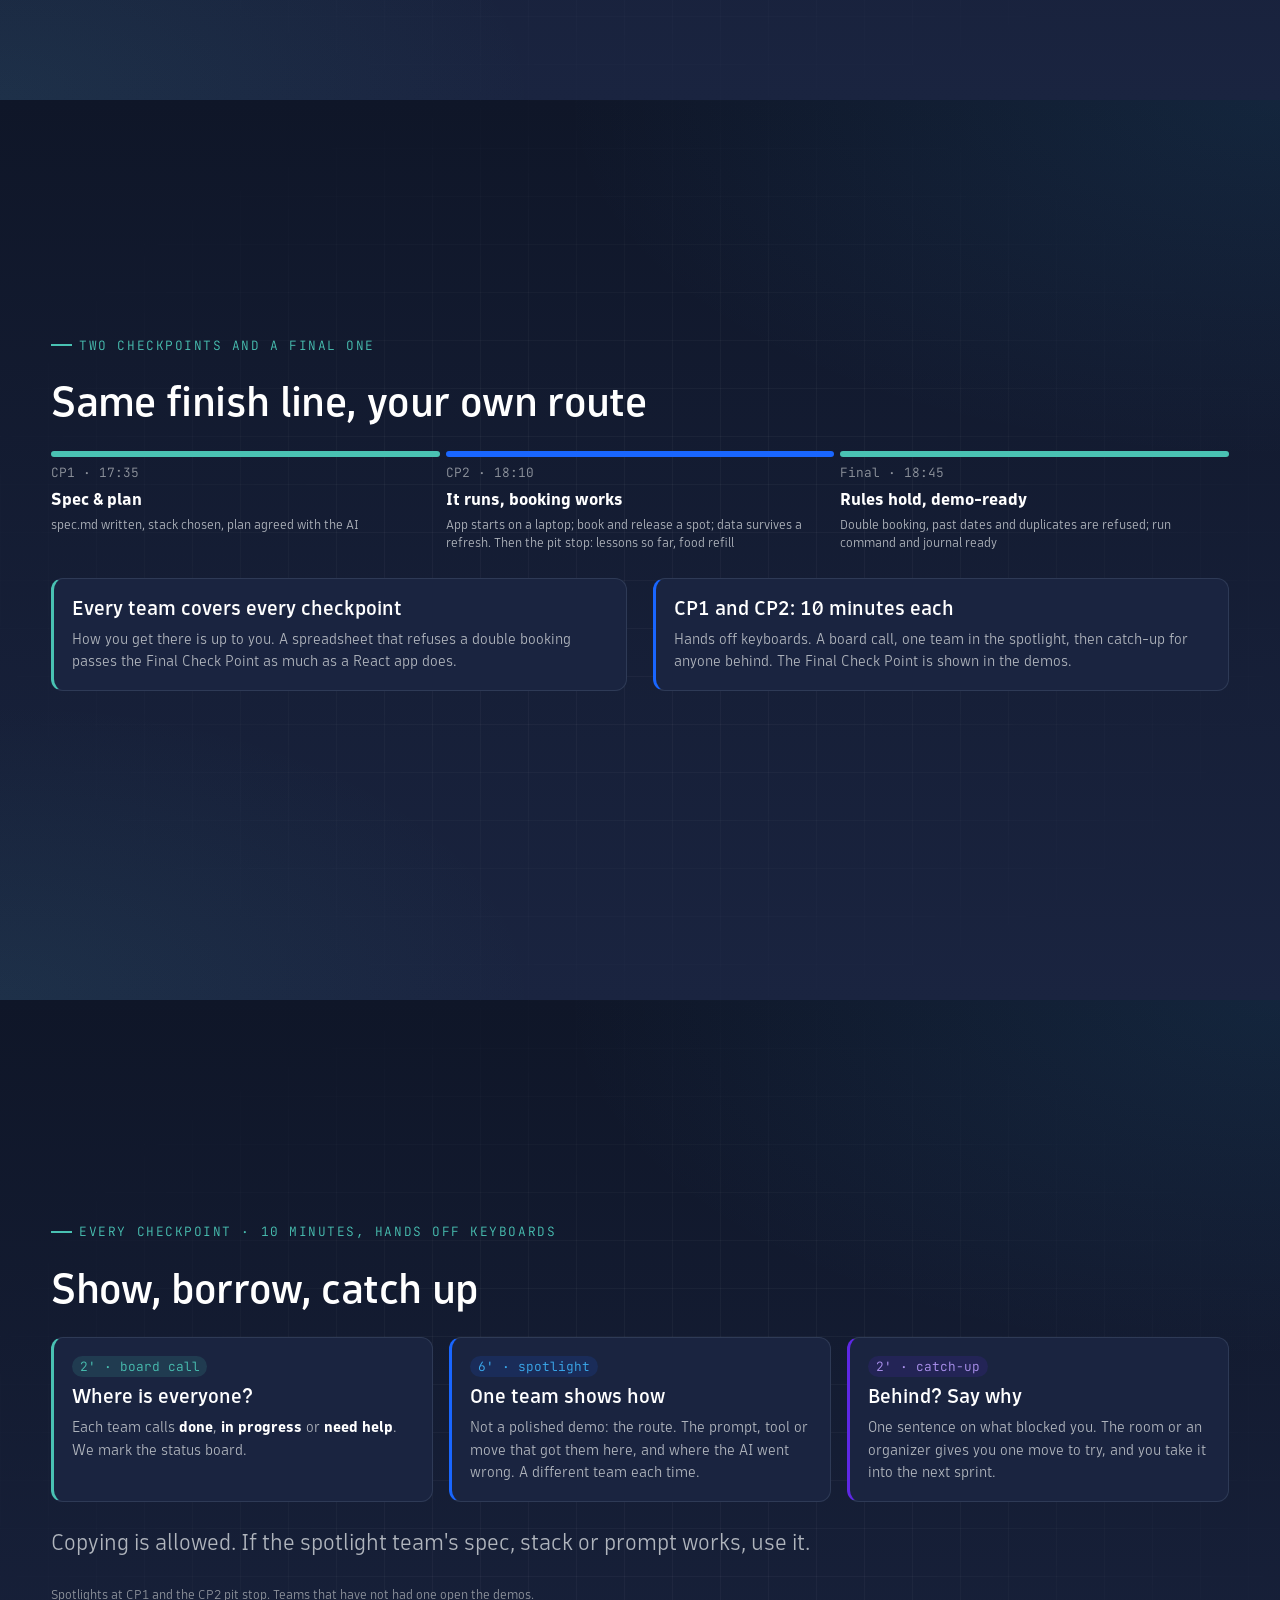
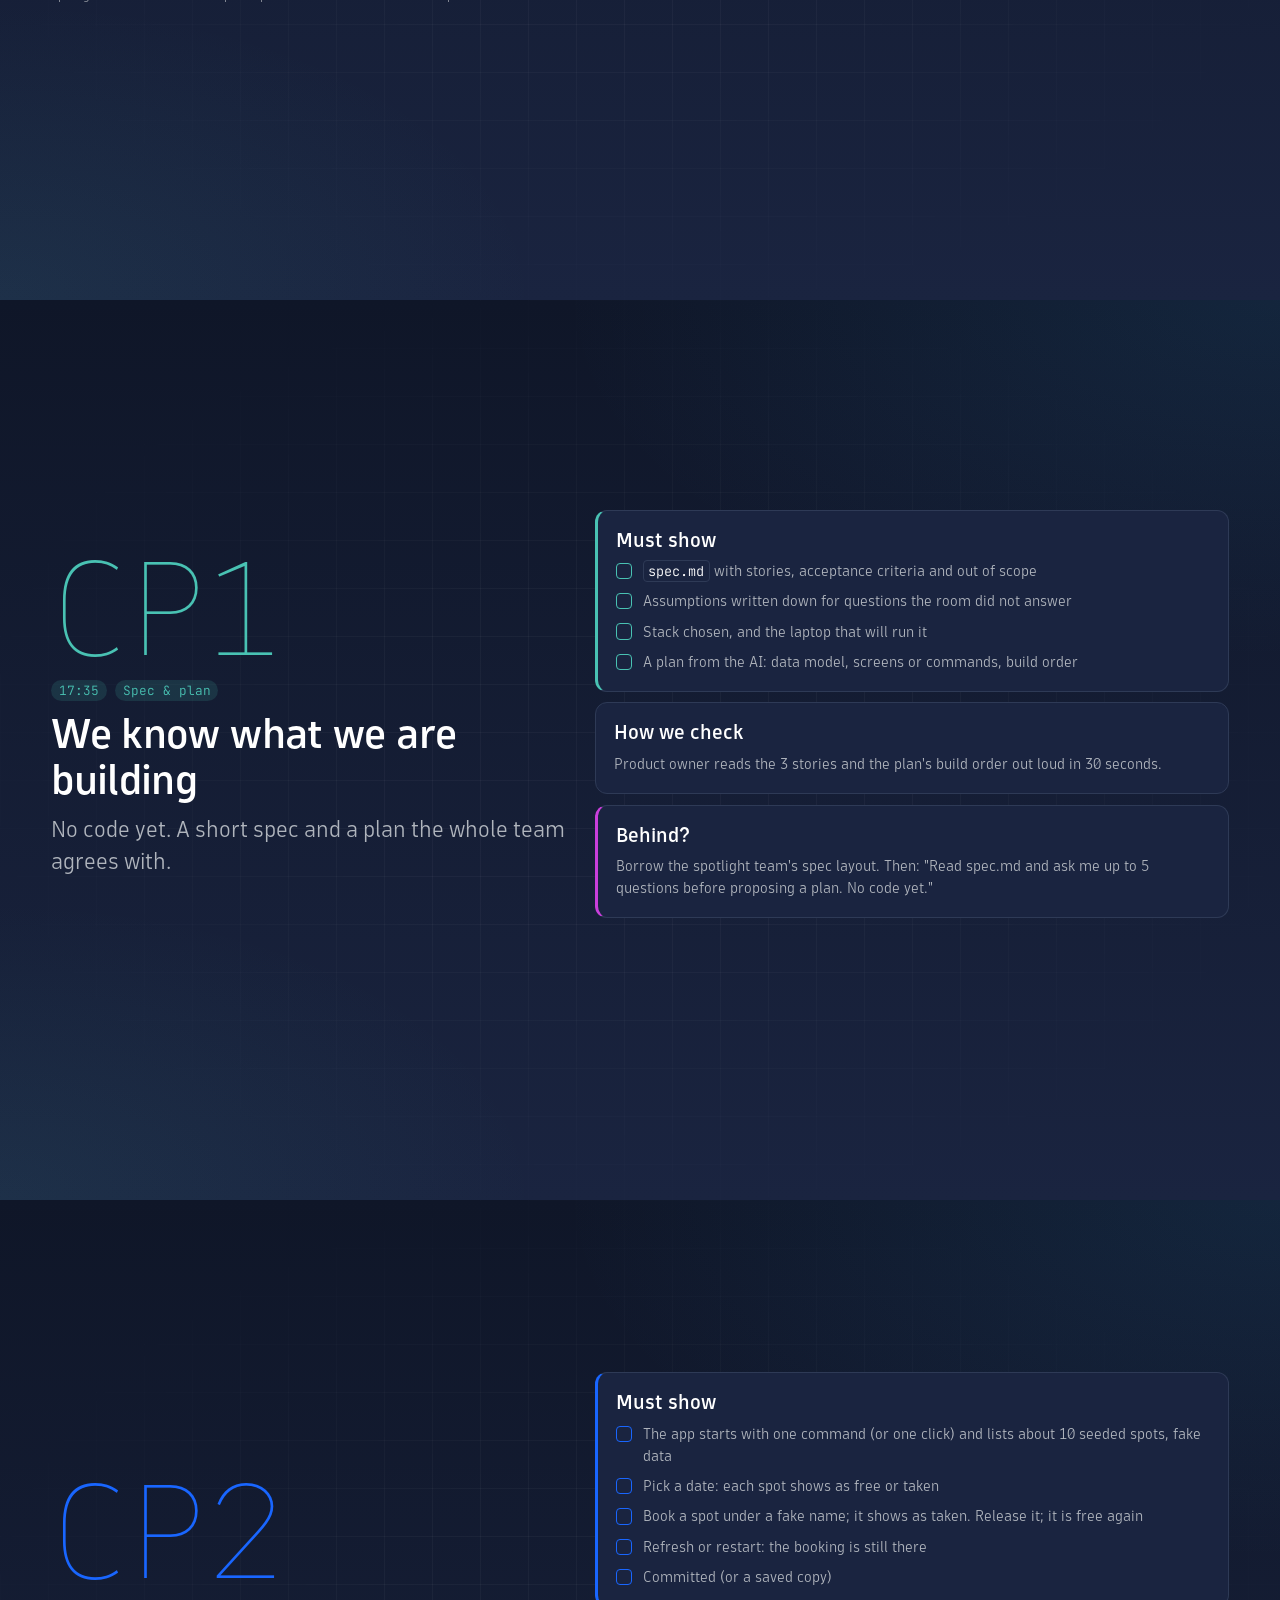
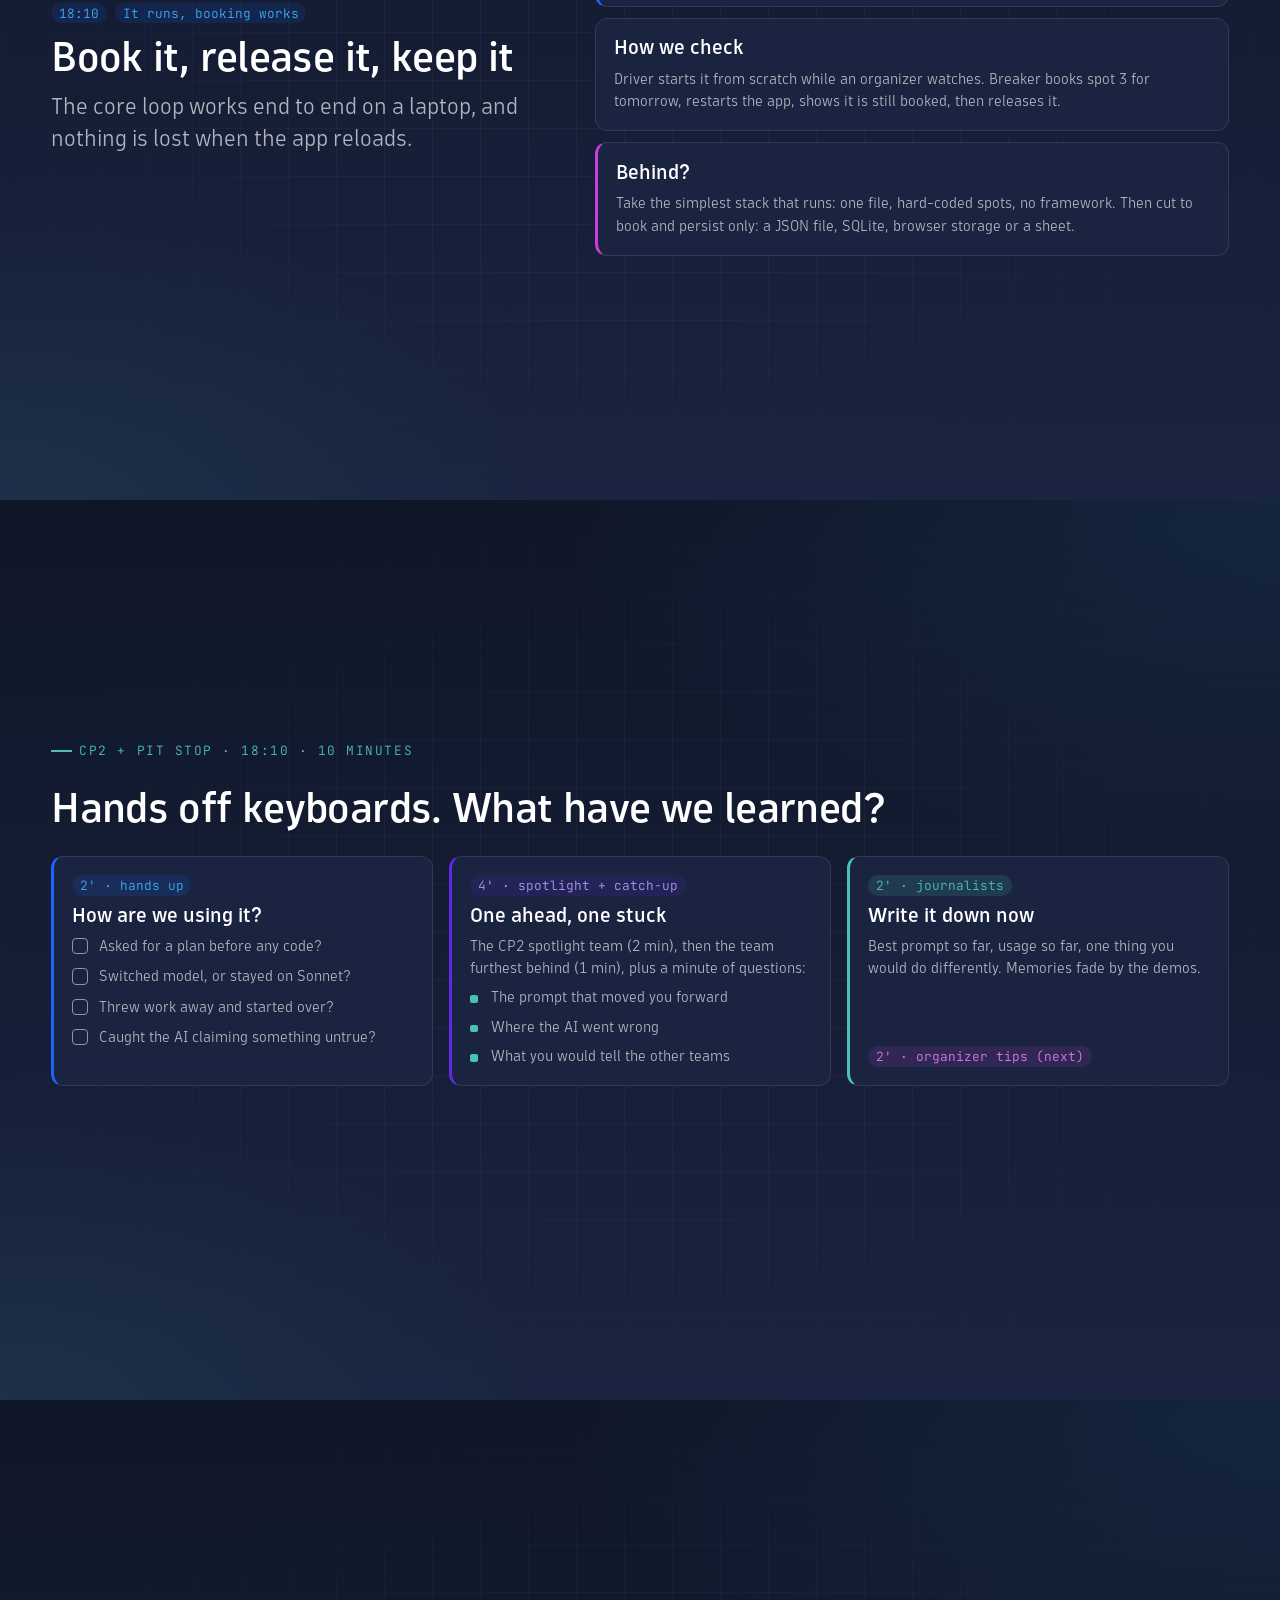
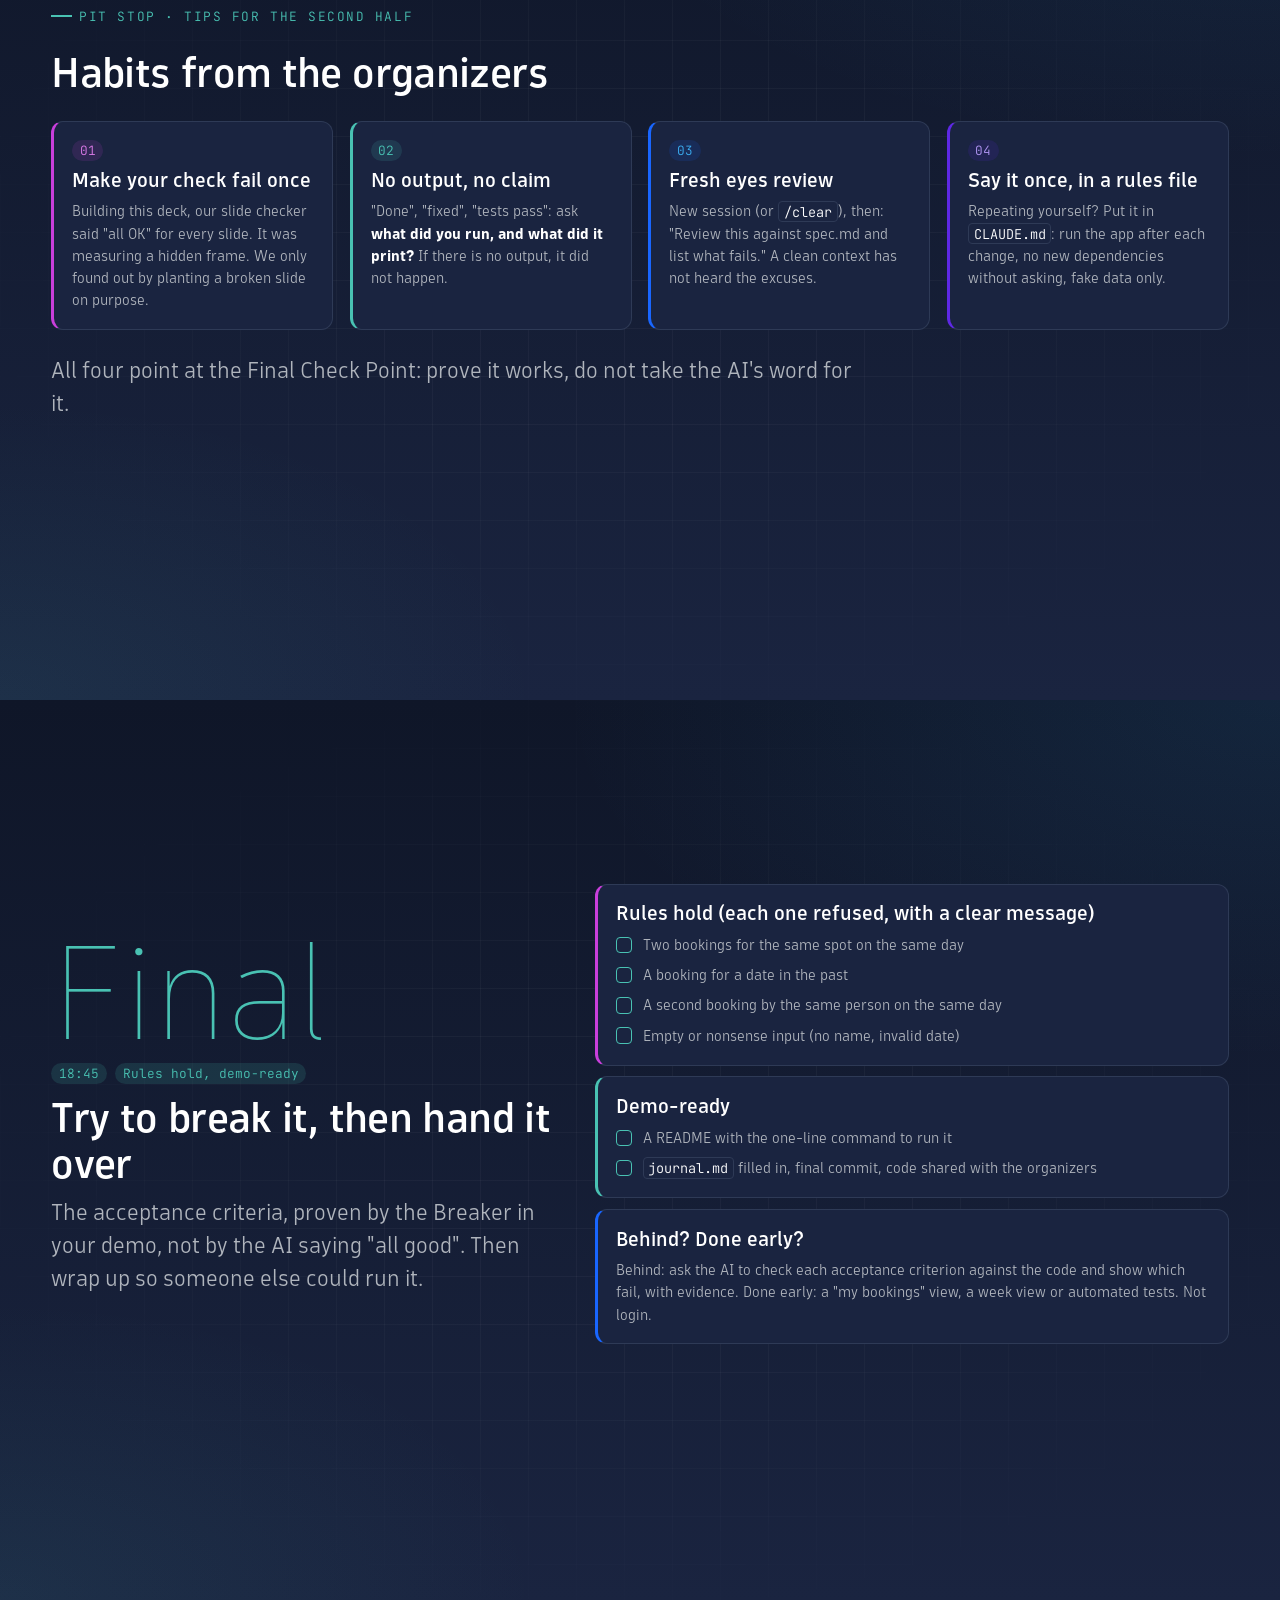
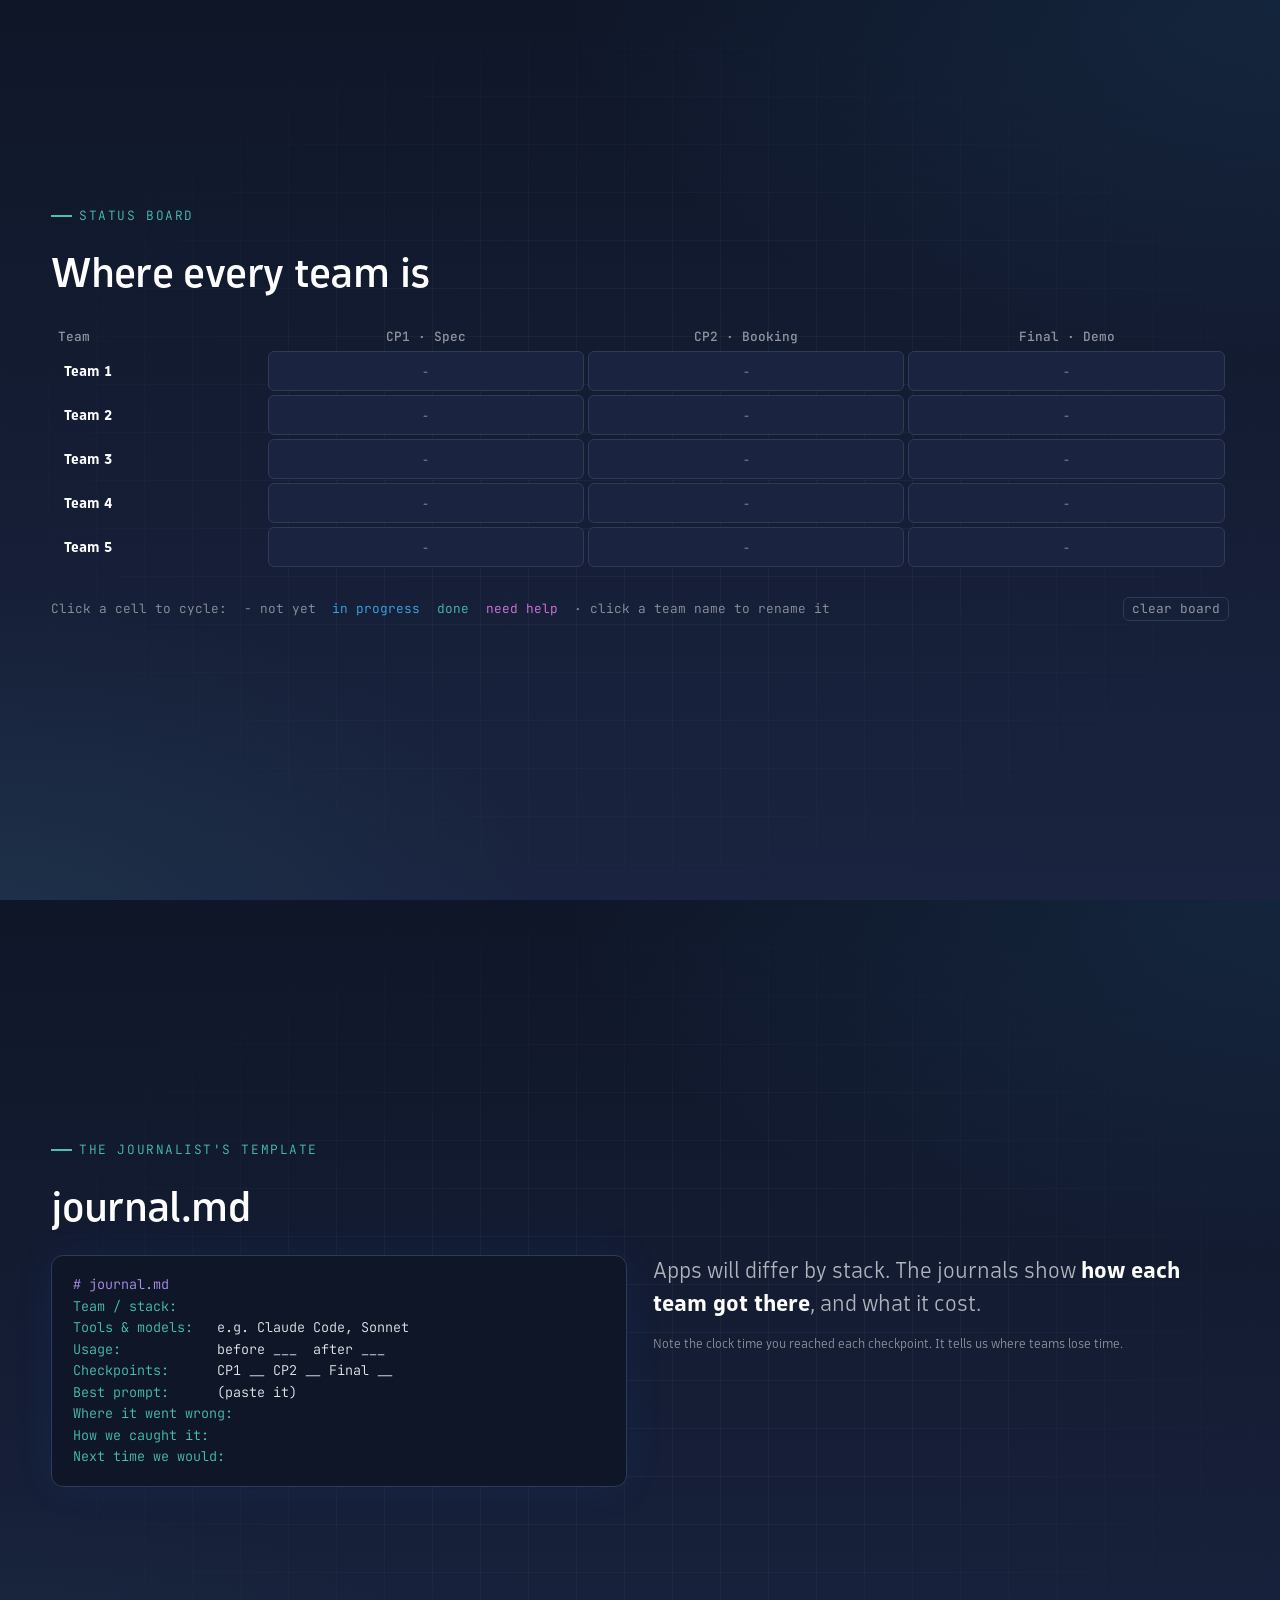
==== commit f85d4306: "Use two checkpoints and a Final Check Point in the build deck CP3 (rules hold) and CP4 (demo-ready) " ====
--- a/build.html
+++ b/build.html
@@ -212,7 +212,7 @@
 .meta-row .tag { font-size: clamp(.65rem, 1vw, .85rem); }
 
 /* === CHECKPOINT TIMELINE === */
-.cp-track { display: grid; grid-template-columns: repeat(5, 1fr); gap: 6px; }
+.cp-track { display: grid; grid-template-columns: repeat(3, 1fr); gap: 6px; }
 .cp-step { display: flex; flex-direction: column; gap: .45em; }
 .cp-step .bar { height: 6px; border-radius: 3px; background: var(--teal); }
 .cp-step:nth-child(2) .bar { background: var(--blue); }
@@ -384,9 +384,9 @@
     <div class="slide-content">
         <div class="eyebrow reveal">Build brief · Session 1</div>
         <h1 class="reveal">The <span class="g">parking</span> app.</h1>
-        <p class="lede reveal">Every team leaves today with a working parking booking app on a laptop. Any stack, any tool. Four checkpoints get us there together.</p>
+        <p class="lede reveal">Every team leaves today with a working parking booking app on a laptop. Any stack, any tool. Two checkpoints and a final one get us there together.</p>
         <div class="meta-row reveal">
-            <span class="tag">4 checkpoints</span><span class="tag b">17:00 to 19:00, food included</span><span class="tag v">4-5 teams</span><span class="tag o">runs locally</span>
+            <span class="tag">3 checkpoints</span><span class="tag b">17:00 to 19:00, food included</span><span class="tag v">4-5 teams</span><span class="tag o">runs locally</span>
         </div>
     </div>
     <div class="brand-mark"><svg viewBox="0 0 800 142" xmlns="http://www.w3.org/2000/svg" role="img" aria-label="Dynatrace"><g id="Background"/><g id="Vertical"/><g id="Horizontal"/><g id="Dynatrace_Color"/><g id="Variants"><g><g><g><path d="M578.6 37.2 560.2 37.2C555 37.2 551.4 38.2 549.2 40.4 547 42.5 545.9 46.2 545.9 51.2L545.9 114.8 534.9 114.8 534.9 50.4C535 45.5 535.8 40.2 538.4 36.2 543.1 28.7 552.1 27.3 558.8 27.3L578.7 27.3 578.7 37.2Z" fill="currentColor"/></g><g><path d="M507.6 104.8C502.4 104.8 498.8 103.8 496.6 101.6 494.4 99.5 493.3 96 493.3 91L493.3 37.2 516.4 37.2 516.4 27.3 493.3 27.3 493.3 1 482.3 1 482.3 91.6C482.4 96.5 483.2 101.8 485.8 105.8 490.5 113.3 499.5 114.7 506.2 114.7L526.1 114.7 526.1 104.8 507.6 104.8Z" fill="currentColor"/></g><path d="M219.3 1 219.3 27.2 196.2 27.2C182.2 27.2 173.7 31.4 168.4 36.5 160.3 44.4 160.3 55.7 160.3 56.9 160.3 58.3 160.3 83.7 160.3 85.1 160.3 86.3 160.3 97.6 168.4 105.5 173.6 110.6 182.1 114.8 196.2 114.8L206.5 114.8C213.2 114.8 222.2 113.3 226.9 105.9 229.4 101.9 230.3 96.6 230.4 91.7L230.4 1 219.3 1ZM216 101.7C213.8 103.8 210.2 104.9 205 104.9L195 104.9C185.9 104.9 180.2 102.3 176.8 98.9 172.7 94.9 171.3 89.6 171.3 85.5L171.3 56.6C171.3 52.5 172.7 47.2 176.8 43.2 180.3 39.8 185.9 37.2 195 37.2L219.2 37.2 219.2 91.1C219.3 96 218.2 99.5 216 101.7Z" fill="currentColor"/><path d="M678.2 43.2C681.7 39.8 687.3 37.2 696.4 37.2L722.9 37.2 722.9 27.3 697.5 27.3C683.5 27.3 675 31.5 669.7 36.6 661.6 44.5 661.6 55.8 661.6 57 661.6 57.8 661.6 84.4 661.6 85.2 661.6 86.4 661.6 97.7 669.7 105.6 674.9 110.7 683.4 114.9 697.5 114.9L722.9 114.9 722.9 105 696.4 105C687.3 105 681.6 102.4 678.2 99 674.1 95 672.7 89.7 672.7 85.6L672.7 56.6C672.7 52.5 674.1 47.1 678.2 43.2Z" fill="currentColor"/><path d="M470.9 56.9C470.9 55.7 470.9 44.4 462.8 36.5 457.6 31.4 449.1 27.2 435 27.2L410.5 27.2 410.5 37.1 436.1 37.1C445.2 37.1 450.9 39.7 454.3 43.1 458.4 47.1 459.8 52.4 459.8 56.5L459.8 65 424.7 65C418 65 409 66.5 404.3 73.9 401.8 77.9 400.9 83.2 400.8 88.1L400.8 91.6C400.9 96.5 401.7 101.8 404.3 105.8 409 113.3 418 114.7 424.7 114.7L447 114.7C453.7 114.7 462.7 113.2 467.4 105.8 469.9 101.8 470.8 96.5 470.9 91.6 470.9 91.6 470.9 62.6 470.9 56.9ZM456.6 101.7C454.4 103.8 450.8 104.9 445.6 104.9L426.2 104.9C421 104.9 417.4 103.9 415.2 101.7 413 99.5 412 96 412 91.1L412 88.7C412 83.7 413.1 80.2 415.3 78.1 417.5 76 421.1 74.9 426.3 74.9L459.9 74.9 459.9 91.1C459.9 96 458.8 99.5 456.6 101.7Z" fill="currentColor"/><path d="M652.9 56.9C652.9 55.7 652.9 44.4 644.8 36.5 639.6 31.4 631.1 27.2 617 27.2L592.5 27.2 592.5 37.1 618.1 37.1C627.2 37.1 632.9 39.7 636.3 43.1 640.4 47.1 641.8 52.4 641.8 56.5L641.8 65 606.7 65C600 65 591 66.5 586.3 73.9 583.8 77.9 582.9 83.2 582.8 88.1L582.8 91.6C582.9 96.5 583.7 101.8 586.3 105.8 591 113.3 600 114.7 606.7 114.7L629 114.7C635.7 114.7 644.7 113.2 649.4 105.8 651.9 101.8 652.8 96.5 652.9 91.6 652.9 91.6 652.9 62.6 652.9 56.9ZM638.6 101.7C636.4 103.8 632.8 104.9 627.6 104.9L608.2 104.9C603 104.9 599.4 103.9 597.2 101.7 595 99.5 594 96 594 91.1L594 88.7C594 83.7 595.1 80.2 597.3 78.1 599.5 76 603.1 74.9 608.3 74.9L641.9 74.9 641.9 91.1C641.9 96 640.8 99.5 638.6 101.7Z" fill="currentColor"/><path d="M317.8 27.2 306.3 27.2 278.4 99.8 250.5 27.2 239.1 27.2 272.7 114.7 262.6 141 274.1 141Z" fill="currentColor"/><path d="M392.2 56.9C392.2 55.7 392.2 44.4 384.2 36.5 379.1 31.5 371 27.4 357.8 27.2L356.6 27.2C343.4 27.4 335.3 31.5 330.2 36.5 322.2 44.4 322.2 55.7 322.2 56.9 322.2 58.3 322.2 110.3 322.2 114.8L333.2 114.8 333.2 56.6C333.2 52.5 334.5 47.2 338.6 43.2 342 39.9 348.5 37.3 357.2 37.2 365.9 37.3 372.4 39.9 375.8 43.2 379.8 47.2 381.2 52.5 381.2 56.6L381.2 114.8 392.2 114.8C392.2 110.3 392.2 58.3 392.2 56.9Z" fill="currentColor"/><path d="M791 36.5C785.9 31.5 777.8 27.4 764.6 27.2L763.4 27.2C750.2 27.4 742.1 31.5 737 36.5 729 44.4 729 55.7 729 56.9L729 85.1C729 86.3 729 97.6 737 105.5 742.1 110.5 750.2 114.6 763.4 114.8L789.4 114.8 789.4 104.8 764 104.8C755.3 104.7 748.8 102.1 745.4 98.8 741.4 94.8 740 89.5 740 85.4L740 75.1 799 75.1 799 56.9C799.1 55.7 799.1 44.4 791 36.5ZM740.1 65.2 740.1 56.6C740.1 52.5 741.4 47.2 745.5 43.2 748.9 39.9 755.4 37.3 764.1 37.2 772.8 37.3 779.3 39.9 782.7 43.2 786.7 47.2 788.1 52.5 788.1 56.6L788.1 65.2 740.1 65.2Z" fill="currentColor"/></g><g><path d="M47.7 12.7C45.9 22.2 43.7 36.3 42.5 50.6 40.4 75.8 41.7 92.7 41.7 92.7L6.2 126.4C6.2 126.4 3.5 107.5 2.1 86.2 1.3 73 1 61.4 1 54.4 1 54 1.2 53.6 1.2 53.2 1.2 52.7 1.8 48 6.4 43.6 11.4 38.8 48.3 9.9 47.7 12.7Z" fill="#1966FF"/><path d="M47.7 12.7C45.9 22.2 43.7 36.3 42.5 50.6 42.5 50.6 3.2 45.9 1 55.4 1 54.9 1.7 49.1 6.3 44.7 11.3 39.9 48.3 9.9 47.7 12.7Z" fill="#1284EA"/><path d="M1 53.1C1 53.8 1 54.5 1 55.3 1.4 53.6 2.1 52.4 3.5 50.5 6.4 46.8 11.1 45.8 13 45.6 22.6 44.3 36.8 42.8 51.1 42.4 76.4 41.6 93.1 43.7 93.1 43.7L128.6 10C128.6 10 110 6.5 88.8 4 74.9 2.3 62.7 1.4 55.8 1 55.3 1 50.4 0.4 45.8 4.8 40.8 9.6 15.4 33.7 5.2 43.4 0.6 47.8 1 52.7 1 53.1Z" fill="#B4DC00"/><path d="M127.3 96.2C117.7 97.5 103.5 99.1 89.2 99.6 63.9 100.4 47.1 98.3 47.1 98.3L11.6 132.1C11.6 132.1 30.4 135.8 51.6 138.2 64.6 139.7 76.1 140.5 83.1 140.9 83.6 140.9 84.4 140.5 84.9 140.5 85.4 140.5 90.3 139.6 94.9 135.2 99.9 130.4 130.1 95.9 127.3 96.2Z" fill="#6F2DA8"/><path d="M127.3 96.2C117.7 97.5 103.5 99.1 89.2 99.6 89.2 99.6 91.9 139.1 82.4 140.8 82.9 140.8 89.4 140.5 94 136.1 99 131.3 130.1 95.9 127.3 96.2Z" fill="#591F91"/><path d="M84.5 141C83.8 141 83.1 140.9 82.3 140.9 84.1 140.6 85.3 140 87.2 138.6 91 135.9 92.2 131.2 92.6 129.3 94.3 119.8 96.6 105.7 97.7 91.4 99.7 66.2 98.5 49.4 98.5 49.4L134 15.6C134 15.6 136.6 34.4 138.1 55.7 139 69.6 139.3 81.9 139.4 88.7 139.4 89.2 139.8 94.1 135.2 98.5 130.2 103.3 104.8 127.5 94.7 137.2 89.9 141.6 85 141 84.5 141Z" fill="#49C2B3"/></g></g></g></svg></div>
@@ -397,7 +397,7 @@
 <section class="slide">
     <div class="slide-content">
         <div class="eyebrow reveal">Thursday · 17:00 to 19:00</div>
-        <h2 class="reveal">Three sprints, a checkpoint after each</h2>
+        <h2 class="reveal">Agenda: 3 Sprints, a Check Point after each</h2>
         <div class="agenda-bar reveal" aria-hidden="true"><span style="--c:var(--text-3)"></span><span style="--c:var(--blue)"></span><span style="--c:var(--teal)"></span><span style="--c:var(--purple)"></span><span style="--c:var(--teal)"></span><span style="--c:var(--pink)"></span><span style="--c:var(--teal)"></span><span style="--c:var(--blue)"></span><span style="--c:var(--text-3)"></span></div>
         <div class="agenda reveal">
             <span class="t"><span class="dot" style="--c:var(--text-3)"></span>17:00</span><span class="n">Welcome, food and drinks</span><span class="d">General intro while people grab pizza</span>
@@ -407,7 +407,7 @@
             <span class="t"><span class="dot" style="--c:var(--teal)"></span>17:45</span><span class="n">Sprint 2</span><span class="d">Get it running: book, release, keep</span>
             <span class="t"><span class="dot" style="--c:var(--pink)"></span>18:10</span><span class="n">Check Point 2 · pit stop</span><span class="d">Spotlight, lessons so far, food refill</span>
             <span class="t"><span class="dot" style="--c:var(--teal)"></span>18:20</span><span class="n">Sprint 3</span><span class="d">Rules hold, get demo-ready</span>
-            <span class="t"><span class="dot" style="--c:var(--blue)"></span>18:45</span><span class="n">Demos · Last Check Points</span><span class="d">Every team</span>
+            <span class="t"><span class="dot" style="--c:var(--blue)"></span>18:45</span><span class="n">Final Check Point · Demos</span><span class="d">Every team</span>
             <span class="t"><span class="dot" style="--c:var(--text-3)"></span>18:57</span><span class="n">Close</span><span class="d">What happens next</span>
         </div>
     </div>
@@ -588,23 +588,21 @@
 <!-- 08 CHECKPOINT OVERVIEW -->
 <section class="slide">
     <div class="slide-content">
-        <div class="eyebrow reveal">Four checkpoints</div>
+        <div class="eyebrow reveal">Two checkpoints and a final one</div>
         <h2 class="reveal">Same finish line, your own route</h2>
         <div class="cp-track stagger">
             <div class="cp-step"><div class="bar"></div><span class="when">CP1 · 17:35</span><span class="name">Spec &amp; plan</span><span class="what">spec.md written, stack chosen, plan agreed with the AI</span></div>
-            <div class="cp-step"><div class="bar"></div><span class="when">CP2 · 18:10</span><span class="name">It runs, booking works</span><span class="what">App starts on a laptop; book and release a spot; data survives a refresh</span></div>
-            <div class="cp-step"><div class="bar" style="background:repeating-linear-gradient(90deg,var(--text-3) 0 8px,transparent 8px 14px)"></div><span class="when">Pit stop · 18:10</span><span class="name">What we learned</span><span class="what">CP2 spotlight, lessons so far, tips, food refill</span></div>
-            <div class="cp-step"><div class="bar" style="background:var(--pink)"></div><span class="when">CP3 · 18:45</span><span class="name">Rules hold</span><span class="what">Double booking, past dates and duplicates are refused</span></div>
-            <div class="cp-step"><div class="bar" style="background:var(--teal)"></div><span class="when">CP4 · 18:45</span><span class="name">Demo-ready</span><span class="what">Run command and journal ready, checked as you step up to demo</span></div>
+            <div class="cp-step"><div class="bar"></div><span class="when">CP2 · 18:10</span><span class="name">It runs, booking works</span><span class="what">App starts on a laptop; book and release a spot; data survives a refresh. Then the pit stop: lessons so far, food refill</span></div>
+            <div class="cp-step"><div class="bar" style="background:var(--teal)"></div><span class="when">Final · 18:45</span><span class="name">Rules hold, demo-ready</span><span class="what">Double booking, past dates and duplicates are refused; run command and journal ready</span></div>
         </div>
         <div class="cols-2 stagger">
             <div class="card accent-g">
                 <h3>Every team covers every checkpoint</h3>
-                <p>How you get there is up to you. A spreadsheet that refuses a double booking passes CP3 as much as a React app does.</p>
+                <p>How you get there is up to you. A spreadsheet that refuses a double booking passes the Final Check Point as much as a React app does.</p>
             </div>
             <div class="card accent-b">
                 <h3>CP1 and CP2: 10 minutes each</h3>
-                <p>Hands off keyboards. A board call, one team in the spotlight, then catch-up for anyone behind. CP3 and CP4 are shown in the demos.</p>
+                <p>Hands off keyboards. A board call, one team in the spotlight, then catch-up for anyone behind. The Final Check Point is shown in the demos.</p>
             </div>
         </div>
     </div>
@@ -726,7 +724,7 @@
             </div>
         </div>
     </div>
-    <aside class="notes"><ul><li>The spotlight goes to the second team to show. The stuck team's minute is the most useful story in the room: protect it.</li><li>Mark the board from the tables while people refill. No separate board call here.</li><li>Count the hands out loud and write the numbers in the shared notes; they feed the session 2 summary.</li><li>Keep it to 10 minutes. It doubles as the food and drink refill, so say so: hands off keyboards, grab a slice, listen.</li><li>CP3 needs the time. Sprint 3 starts at 18:20 sharp.</li></ul></aside>
+    <aside class="notes"><ul><li>The spotlight goes to the second team to show. The stuck team's minute is the most useful story in the room: protect it.</li><li>Mark the board from the tables while people refill. No separate board call here.</li><li>Count the hands out loud and write the numbers in the shared notes; they feed the session 2 summary.</li><li>Keep it to 10 minutes. It doubles as the food and drink refill, so say so: hands off keyboards, grab a slice, listen.</li><li>The Final Check Point needs the time. Sprint 3 starts at 18:20 sharp.</li></ul></aside>
 </section>
 
 <!-- PIT STOP TIPS -->
@@ -756,67 +754,40 @@
                 <p>Repeating yourself? Put it in <code>CLAUDE.md</code>: run the app after each change, no new dependencies without asking, fake data only.</p>
             </div>
         </div>
-        <p class="lede reveal">All four point at CP3: prove it works, do not take the AI's word for it.</p>
+        <p class="lede reveal">All four point at the Final Check Point: prove it works, do not take the AI's word for it.</p>
     </div>
     <aside class="notes"><ul><li>Tip 01 is a true story from preparing this session. Tell it in 30 seconds.</li><li>Swap a tip for something you saw at the tables if it is more relevant.</li></ul></aside>
 </section>
 
-<!-- 12 CP3 -->
-<section class="slide" style="--cp-color: var(--pink)">
+<!-- 12 FINAL -->
+<section class="slide" style="--cp-color: var(--teal)">
     <div class="slide-content">
         <div class="cp-layout">
             <div class="cp-left reveal">
-                <span class="cp-num">CP3</span>
+                <span class="cp-num">Final</span>
                 <div class="cp-meta">
-                    <span class="tag o">18:45</span><span class="tag o">Rules hold</span>
+                    <span class="tag">18:45</span><span class="tag">Rules hold, demo-ready</span>
                 </div>
-                <h2>Try to break it, and fail</h2>
-                <p class="lede">The acceptance criteria, proven by the Breaker, not by the AI saying "all good".</p>
+                <h2>Try to break it, then hand it over</h2>
+                <p class="lede">The acceptance criteria, proven by the Breaker in your demo, not by the AI saying "all good". Then wrap up so someone else could run it.</p>
             </div>
             <div class="cp-right stagger">
                 <div class="card accent-o">
-                    <h3>Must show (each one refused, with a clear message)</h3>
+                    <h3>Rules hold (each one refused, with a clear message)</h3>
                     <ul class="checklist"><li><span class="box"></span><p>Two bookings for the same spot on the same day</p></li><li><span class="box"></span><p>A booking for a date in the past</p></li><li><span class="box"></span><p>A second booking by the same person on the same day</p></li><li><span class="box"></span><p>Empty or nonsense input (no name, invalid date)</p></li></ul>
                 </div>
-                <div class="card">
-                    <h3>How we check</h3>
-                    <p>Breaker runs them live in your demo. Bonus: an automated test, shown failing on purpose.</p>
-                </div>
-                <div class="card accent-o">
-                    <h3>Behind?</h3>
-                    <p>Paste the acceptance criteria and ask the AI to check each one against the code and tell you which fail, with evidence.</p>
-                </div>
-            </div>
-        </div>
-    </div>
-    <aside class="notes"><ul><li>Ask the AI "what did you run to verify that?" Teams that get a claim without output should not mark CP3 done.</li></ul></aside>
-</section>
-
-<!-- 13 CP4 -->
-<section class="slide" style="--cp-color: var(--teal)">
-    <div class="slide-content">
-        <div class="cp-layout">
-            <div class="cp-left reveal">
-                <span class="cp-num">CP4</span>
-                <div class="cp-meta">
-                    <span class="tag">18:45</span><span class="tag">Demo-ready</span>
-                </div>
-                <h2>Someone else could run it</h2>
-                <p class="lede">Wrap up so the work survives today and can be compared in session 2.</p>
-            </div>
-            <div class="cp-right stagger">
                 <div class="card accent-g">
-                    <h3>Must show</h3>
-                    <ul class="checklist"><li><span class="box"></span><p>A README with the one-line command to run it</p></li><li><span class="box"></span><p><code>journal.md</code> filled in: models, usage before/after, best prompt, where it went wrong</p></li><li><span class="box"></span><p>A 2-minute demo planned: one booking, one refused double booking, one learning</p></li><li><span class="box"></span><p>Final commit; code shared with the organizers (repo link or zip)</p></li></ul>
+                    <h3>Demo-ready</h3>
+                    <ul class="checklist"><li><span class="box"></span><p>A README with the one-line command to run it</p></li><li><span class="box"></span><p><code>journal.md</code> filled in, final commit, code shared with the organizers</p></li></ul>
                 </div>
                 <div class="card accent-b">
-                    <h3>Done early?</h3>
-                    <p>Pick one: "my bookings" view, a week view, automated tests, or a nicer UI. Not login.</p>
+                    <h3>Behind? Done early?</h3>
+                    <p>Behind: ask the AI to check each acceptance criterion against the code and show which fail, with evidence. Done early: a "my bookings" view, a week view or automated tests. Not login.</p>
                 </div>
             </div>
         </div>
     </div>
-    <aside class="notes"><ul><li>Collect code and journals at the end. The journals are what we compare in session 2.</li></ul></aside>
+    <aside class="notes"><ul><li>Checked live in the demo: the Breaker runs the refusals, the team shows the run command and the journal.</li><li>Ask the AI "what did you run to verify that?" Teams that get a claim without output should not mark the Final Check Point done.</li><li>Collect code and journals at the end. The journals are what we compare in session 2.</li></ul></aside>
 </section>
 
 <!-- 14 STATUS BOARD -->
@@ -826,7 +797,7 @@
         <h2 class="reveal">Where every team is</h2>
 <div class="reveal">
     <table class="board" aria-label="Team checkpoint status">
-        <thead><tr><th>Team</th><th>CP1 · Spec</th><th>CP2 · Booking</th><th>CP3 · Rules</th><th>CP4 · Demo</th></tr></thead>
+        <thead><tr><th>Team</th><th>CP1 · Spec</th><th>CP2 · Booking</th><th>Final · Demo</th></tr></thead>
         <tbody id="boardBody"></tbody>
     </table>
 </div>
@@ -853,7 +824,7 @@
 <span class="k">Team / stack:</span>
 <span class="k">Tools &amp; models:</span>   e.g. Claude Code, Sonnet
 <span class="k">Usage:</span>            before ___  after ___
-<span class="k">Checkpoints:</span>      CP1 __ CP2 __ CP3 __ CP4 __
+<span class="k">Checkpoints:</span>      CP1 __ CP2 __ Final __
 <span class="k">Best prompt:</span>      (paste it)
 <span class="k">Where it went wrong:</span>
 <span class="k">How we caught it:</span>
@@ -870,7 +841,7 @@
 <!-- 16 DEMOS -->
 <section class="slide">
     <div class="slide-content">
-        <div class="eyebrow reveal">18:45 · demos · CP3 and CP4</div>
+        <div class="eyebrow reveal">18:45 · demos · Final Check Point</div>
         <h2 class="reveal">Two minutes per team</h2>
         <div class="cols-3 stagger">
             <div class="card accent-g">
@@ -891,7 +862,7 @@
         </div>
         <p class="lede reveal">Applause for the best bug found, not only the best app.</p>
     </div>
-    <aside class="notes"><ul><li>4-5 teams at 2 minutes is 8 to 10 minutes, 18:45 to about 18:57. Strict timer. Teams that had no spotlight go first.</li><li>The demo is where CP3 (a refused double booking) and CP4 (run command, journal) are checked.</li></ul></aside>
+    <aside class="notes"><ul><li>4-5 teams at 2 minutes is 8 to 10 minutes, 18:45 to about 18:57. Strict timer. Teams that had no spotlight go first.</li><li>The demo is where the Final Check Point (refused double booking, run command, journal) is checked.</li></ul></aside>
 </section>
 
 <!-- 17 NEXT SESSIONS -->
@@ -1057,7 +1028,7 @@
 /* === STATUS BOARD: state lives in this browser's localStorage only === */
 class StatusBoard {
     static TEAMS = 5;
-    static CHECKPOINTS = 4;
+    static CHECKPOINTS = 3;
     static STATES = ['todo', 'wip', 'done', 'help'];
     static LABELS = { todo: '-', wip: 'in progress', done: 'done', help: 'need help' };
     static KEY = 'ws-board-v2';
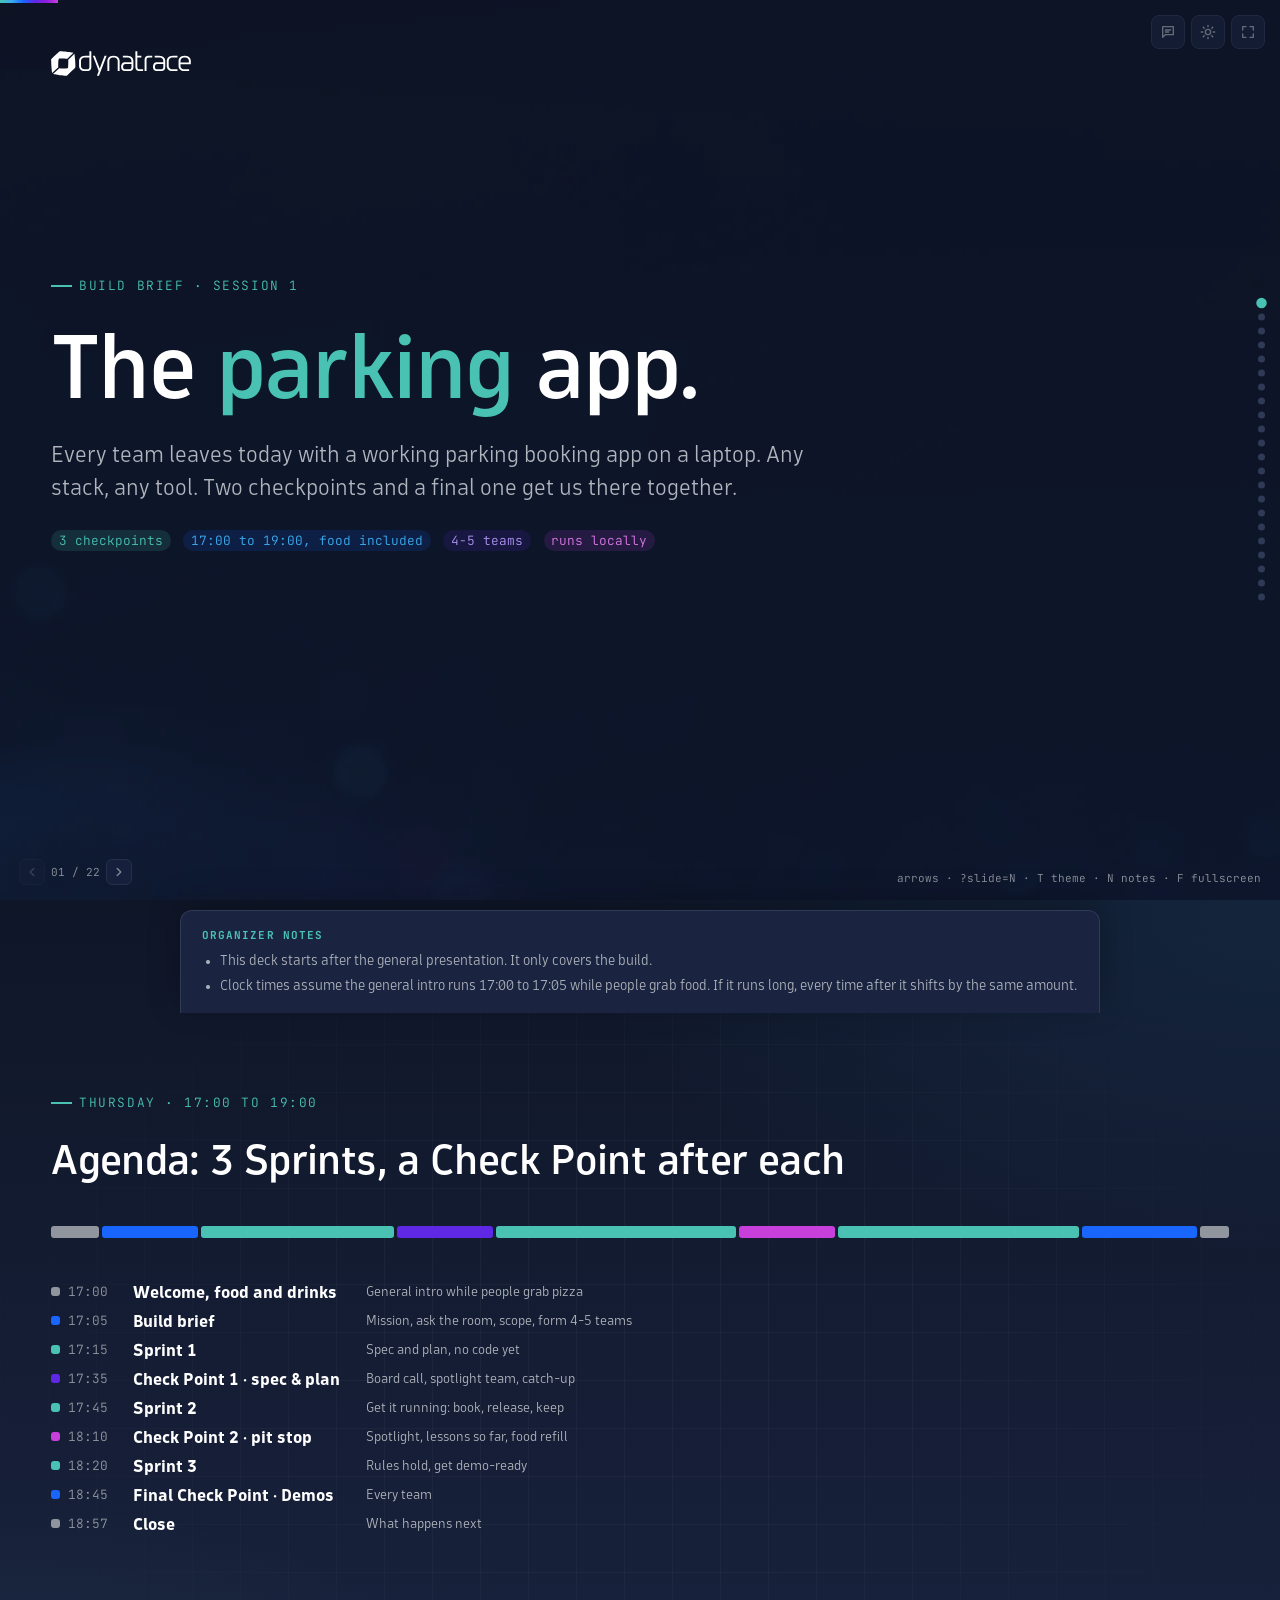
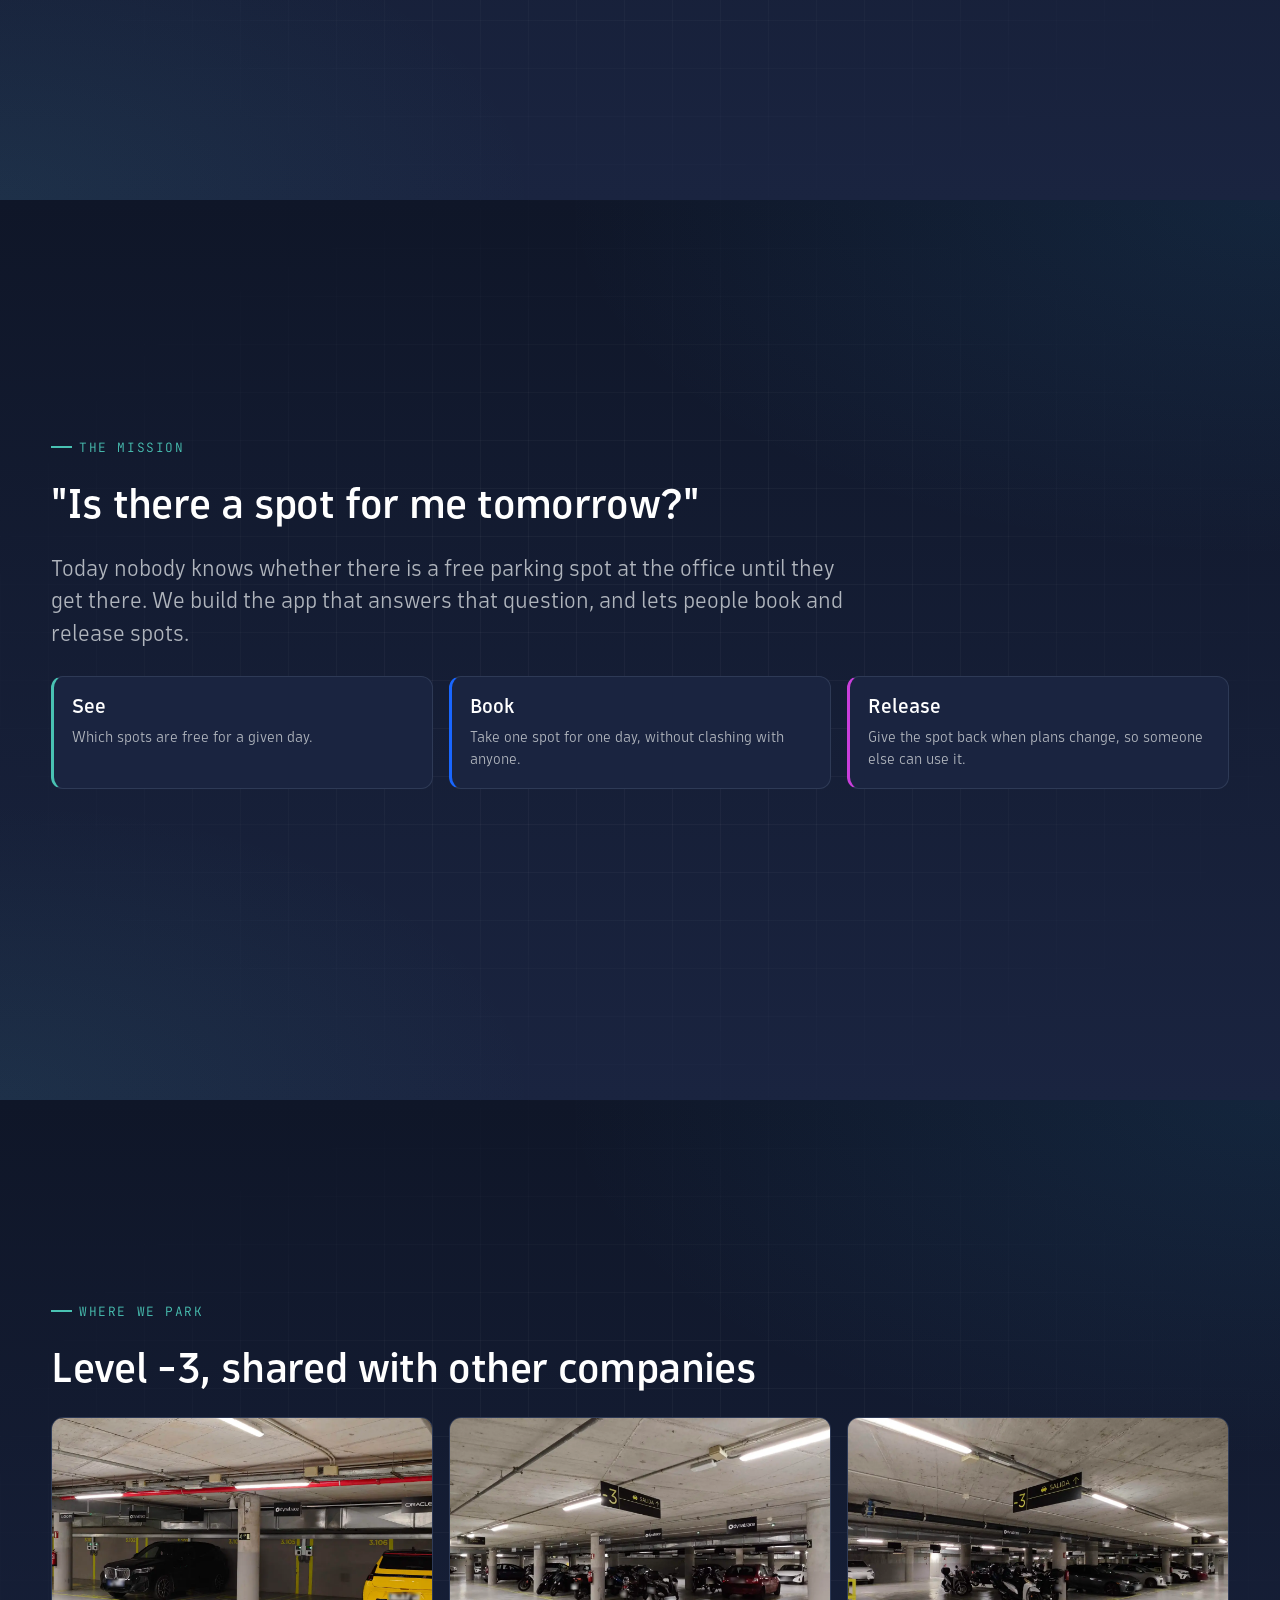
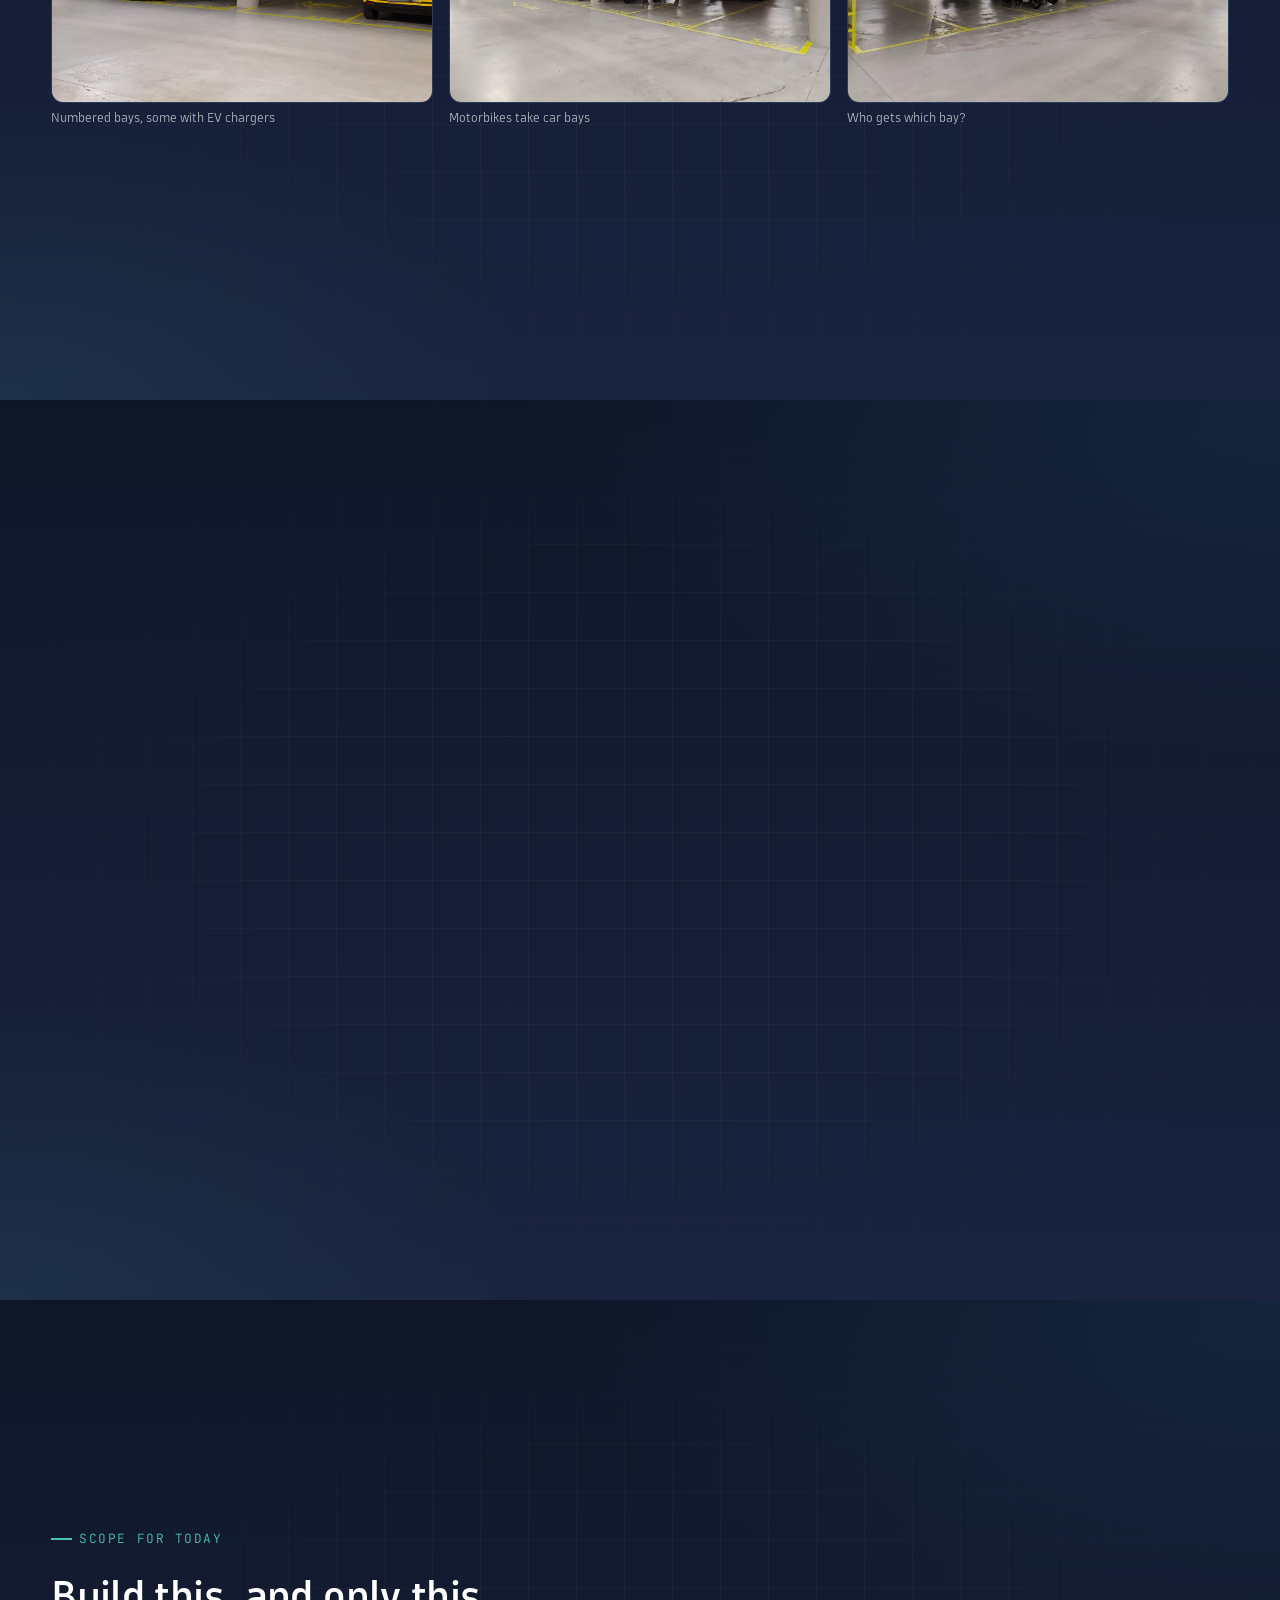
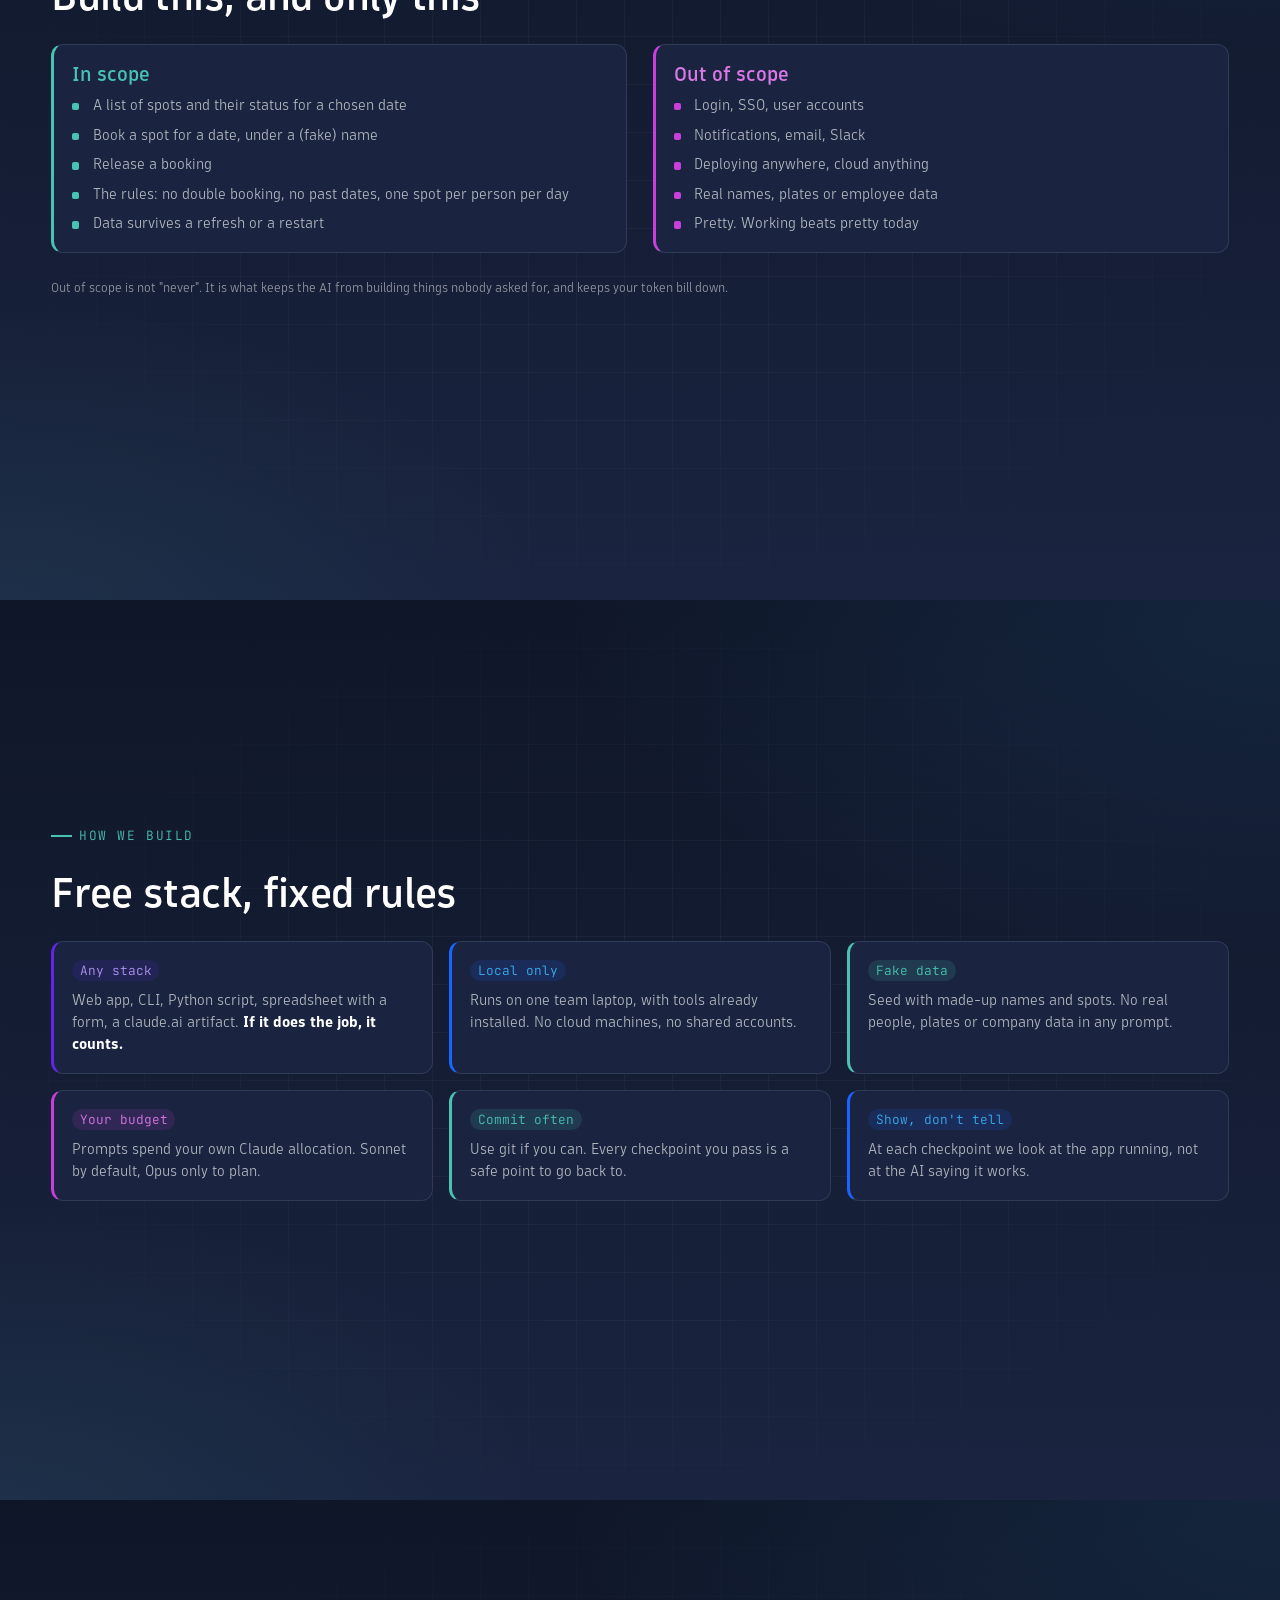
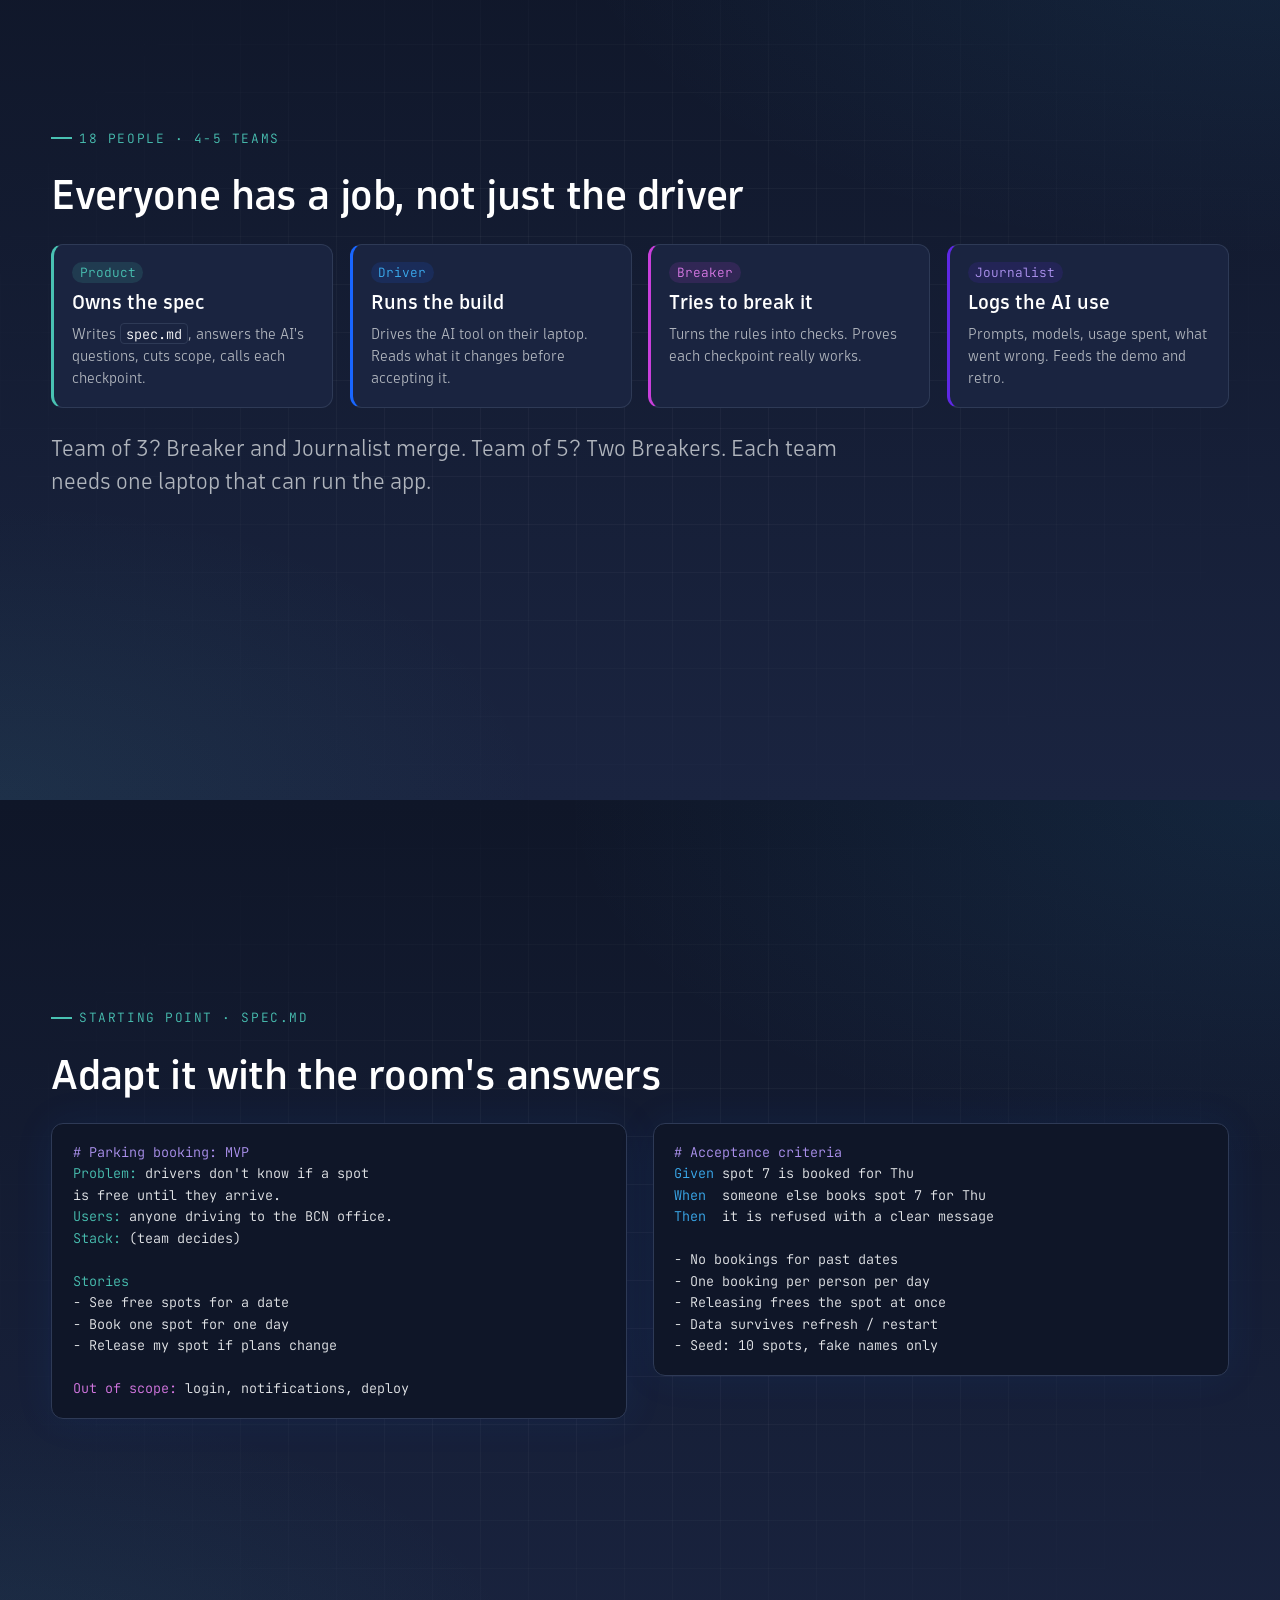
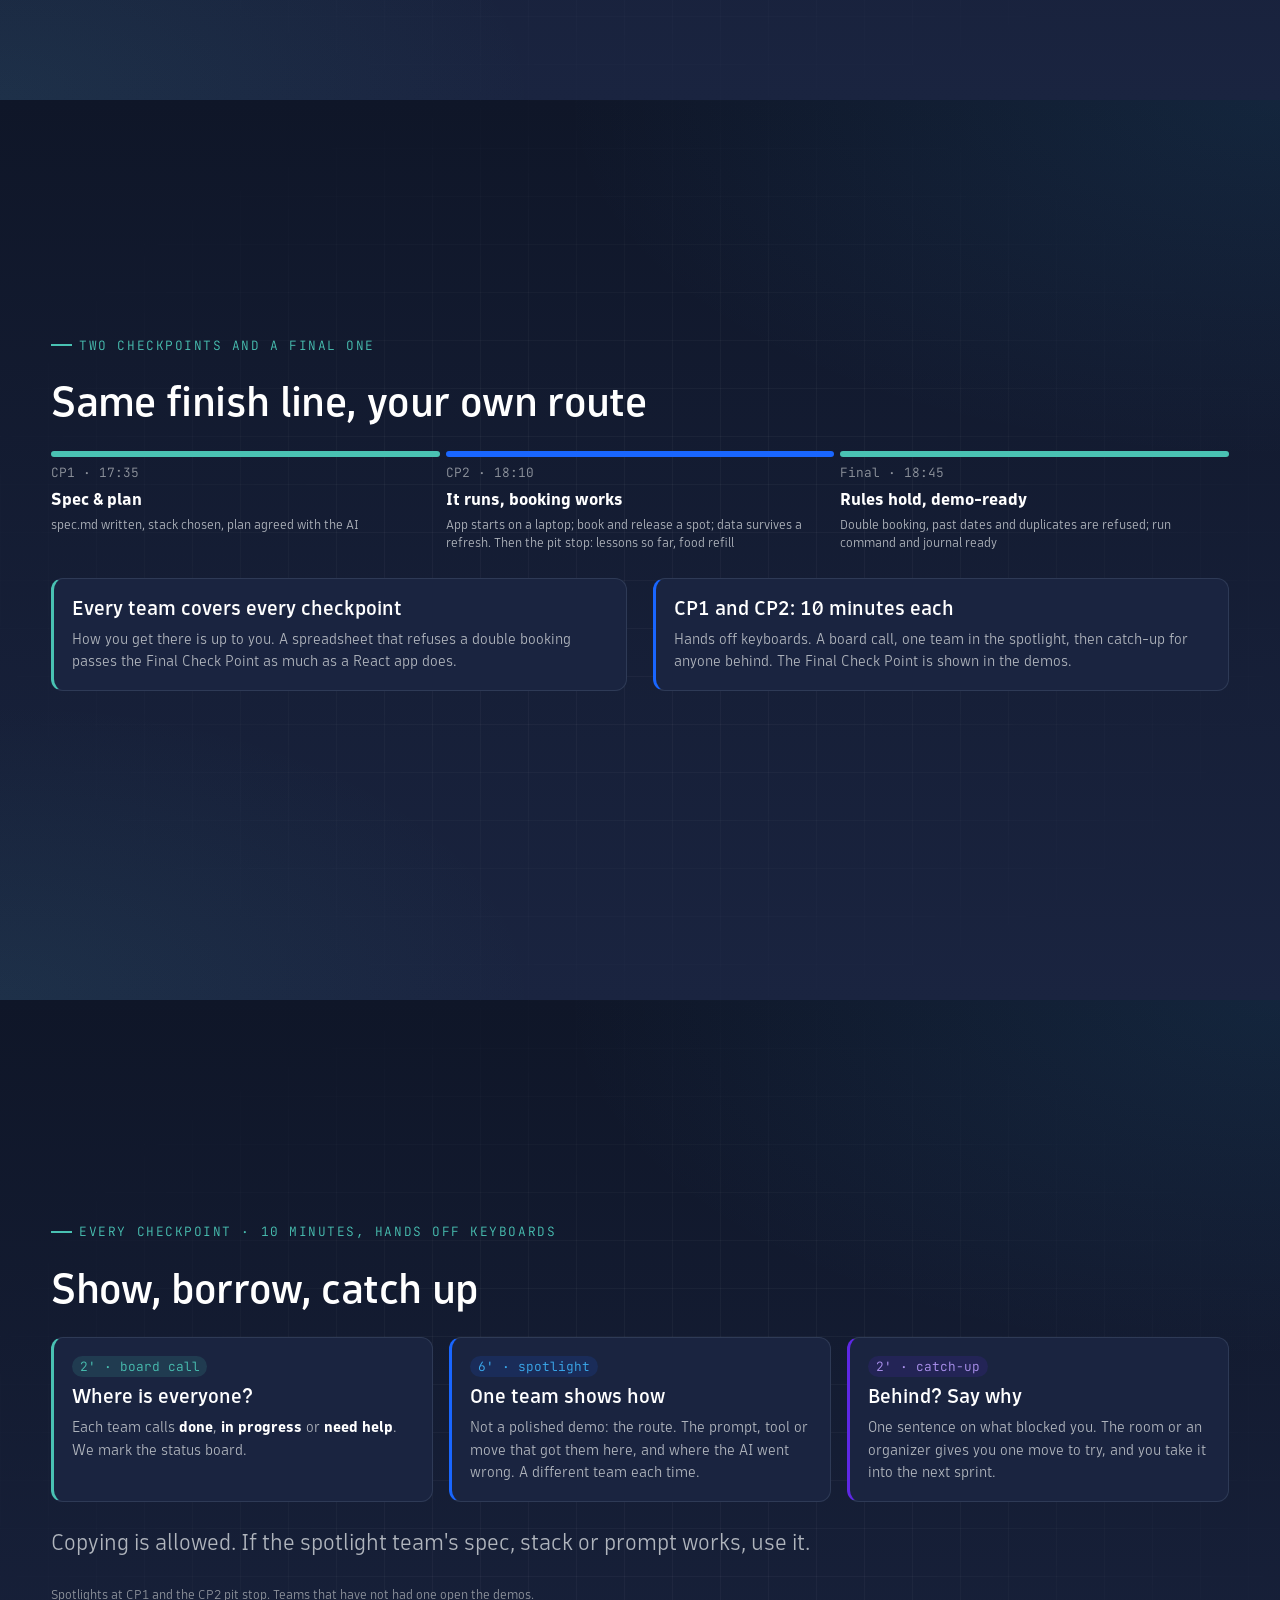
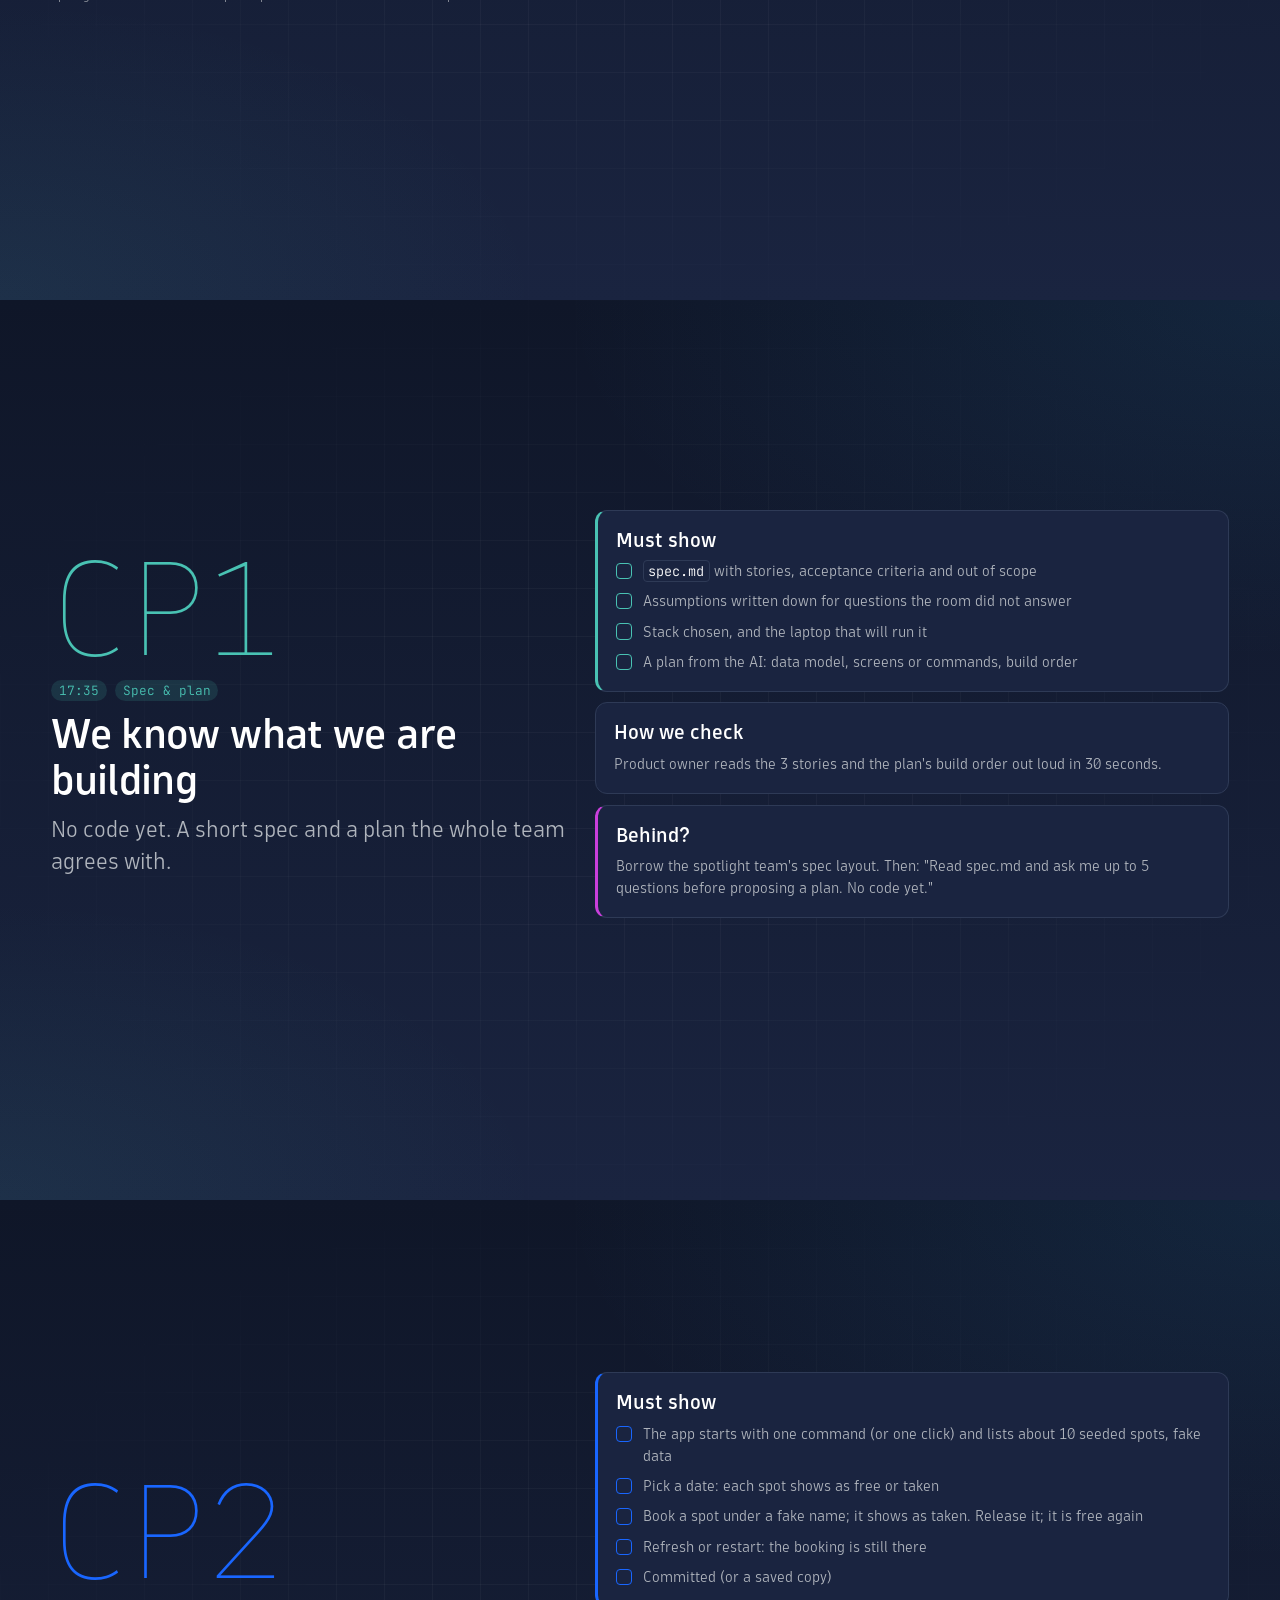
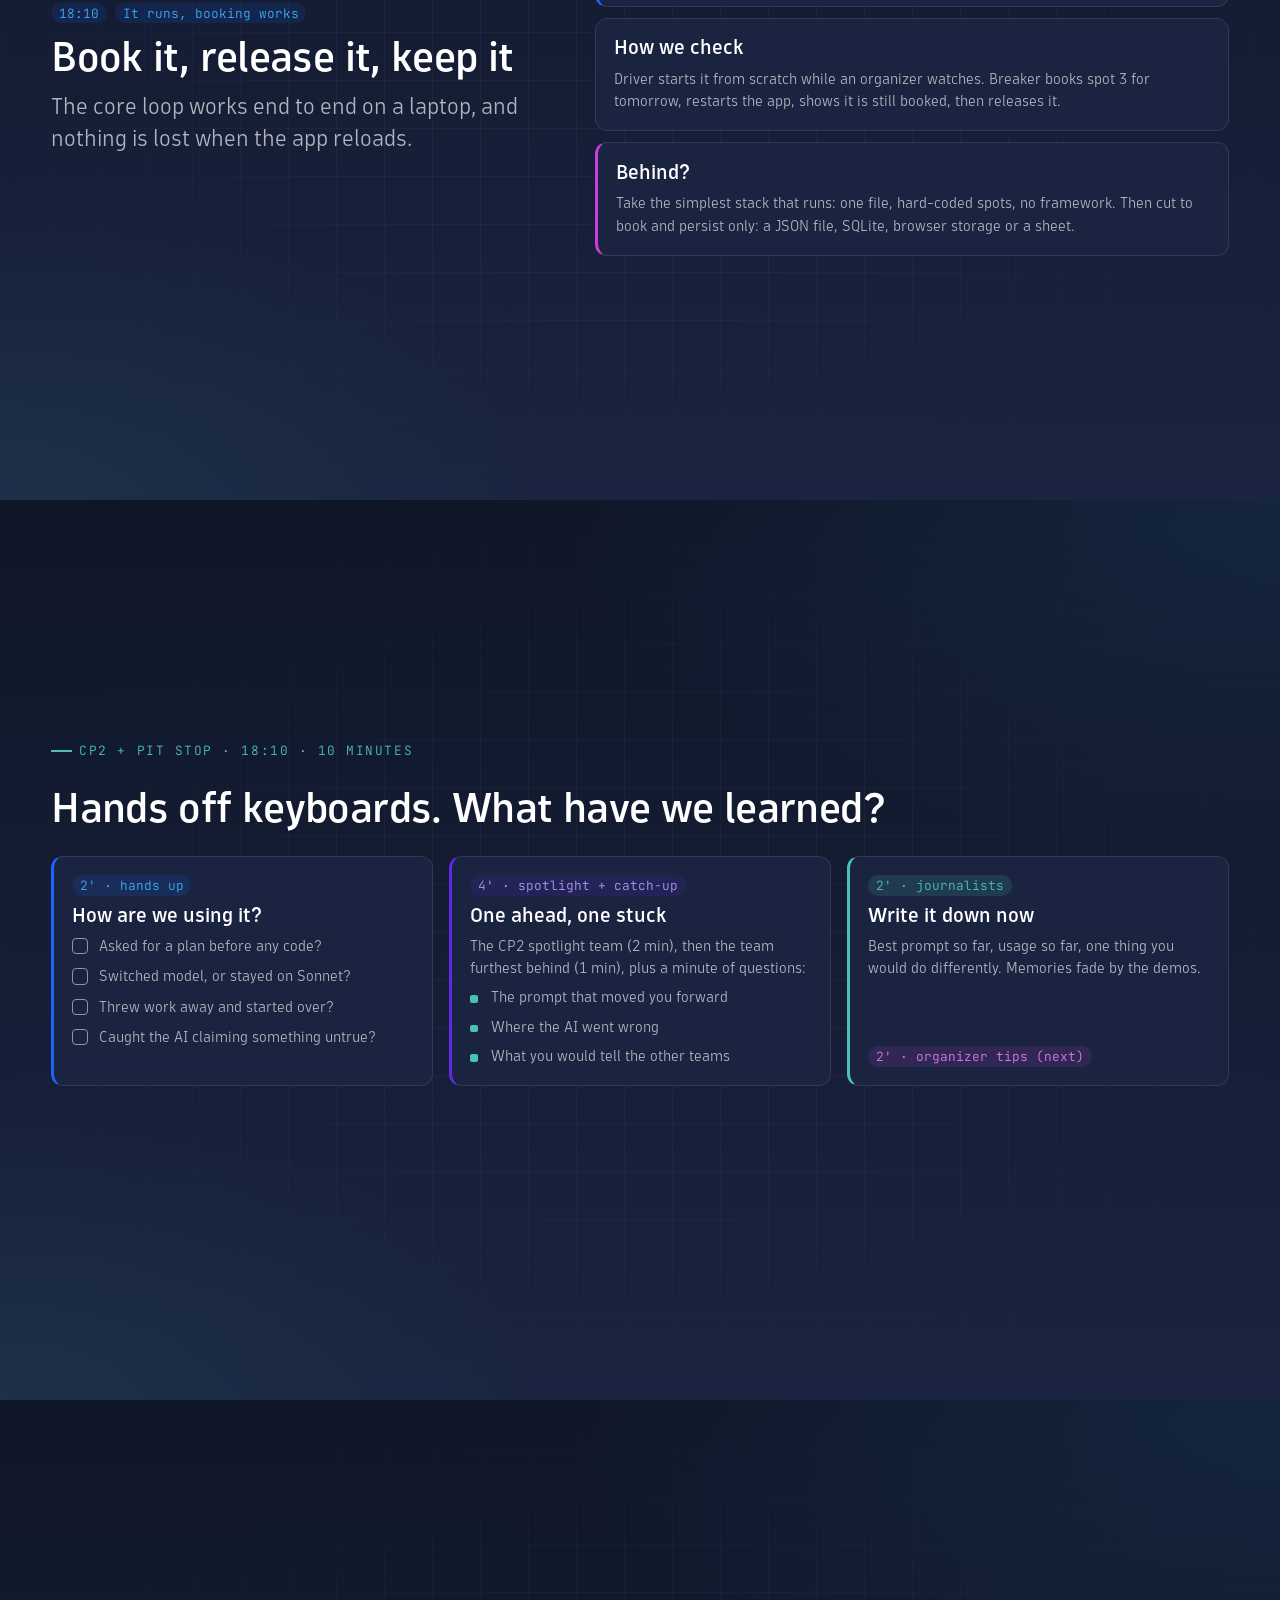
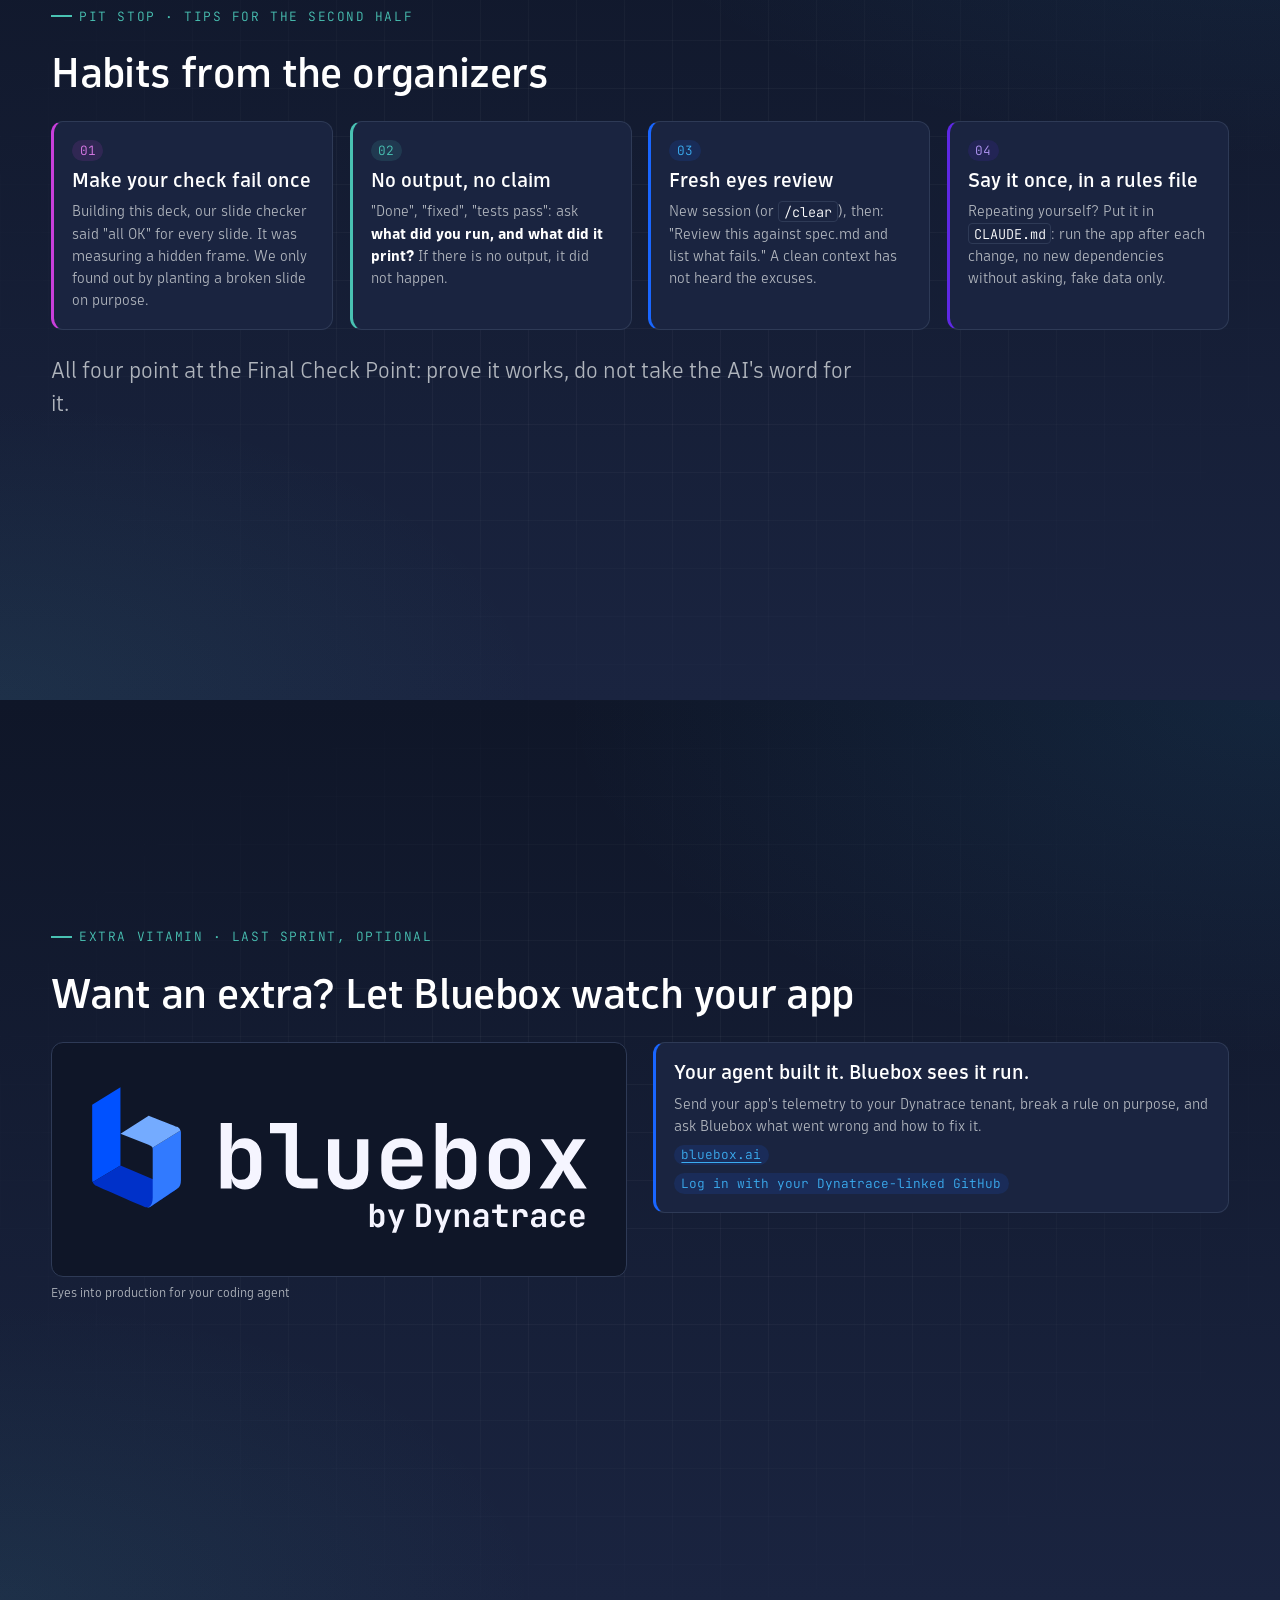
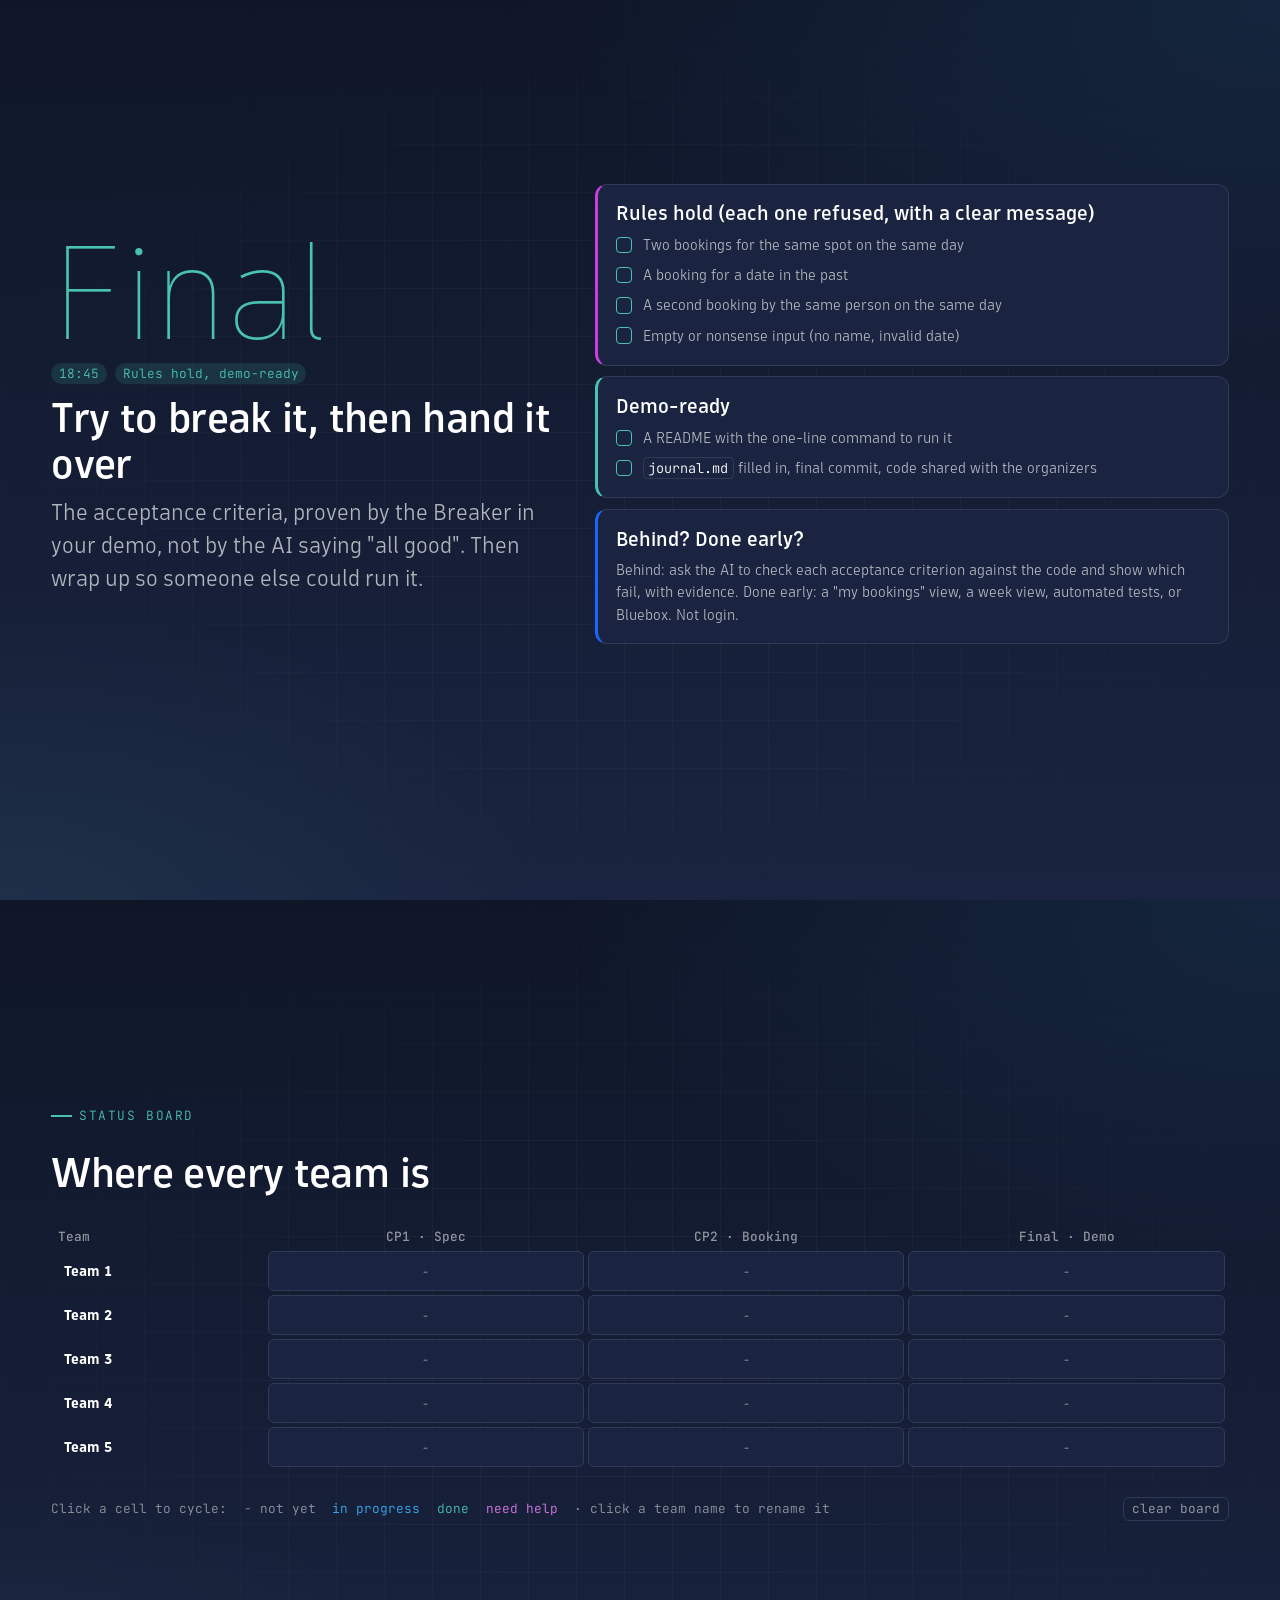
==== commit 3b42c078: "Suggest Bluebox as an optional extra for the last sprint An "extra vitamin" slide before the last sp" ====
--- a/build.html
+++ b/build.html
@@ -278,6 +278,8 @@
     font-family: var(--font); font-weight: 100; line-height: .9;
     font-size: clamp(3rem, 11vw, 8rem); color: var(--cp-color, var(--teal));
 }
+.photo.logo img { aspect-ratio: auto; max-height: 34vh; object-fit: contain; padding: clamp(1rem, 3vw, 2.4rem); background: var(--code-bg); }
+.slide-content a { color: var(--blue-text); text-underline-offset: .2em; }
 .bg-overlay { display: none; position: absolute; inset: 0; background: rgba(26,36,64,var(--bg-overlay-opacity,.55)); z-index: 0; pointer-events: none; }
 [data-theme="dark"] .slide.bg-img { background-size: cover; background-position: center; background-attachment: fixed; }
 [data-theme="dark"] .slide.bg-img::before { display: none; }
@@ -759,6 +761,23 @@
     <aside class="notes"><ul><li>Tip 01 is a true story from preparing this session. Tell it in 30 seconds.</li><li>Swap a tip for something you saw at the tables if it is more relevant.</li></ul></aside>
 </section>
 
+<!-- BLUEBOX -->
+<section class="slide">
+    <div class="slide-content">
+        <div class="eyebrow reveal">Extra vitamin · last sprint, optional</div>
+        <h2 class="reveal">Want an extra? Let Bluebox watch your app</h2>
+        <div class="cols-2 stagger">
+            <figure class="photo logo"><img src="[data-uri]" alt="Eyes into production for your coding agent"><figcaption>Eyes into production for your coding agent</figcaption></figure>
+            <div class="card accent-b">
+                <h3>Your agent built it. Bluebox sees it run.</h3>
+                <p>Send your app's telemetry to your Dynatrace tenant, break a rule on purpose, and ask Bluebox what went wrong and how to fix it.</p>
+                <span class="tag b"><a href="https://bluebox.ai" target="_blank" rel="noopener">bluebox.ai</a></span><span class="tag b">Log in with your Dynatrace-linked GitHub</span>
+            </div>
+        </div>
+    </div>
+    <aside class="notes"><ul><li>Optional during the last sprint. With or without it, a team can pass the Final Check Point.</li><li>Do not sign up for a personal account on bluebox.ai: tenants are limited and kept for customers. Logging in with the GitHub account linked to your Dynatrace email connects Bluebox to your own Dynatrace tenant.</li><li>Getting started: the "Bluebox - Getting started" page on the AI-First SharePoint. Bugs and feedback: support@bluebox.ai.</li></ul></aside>
+</section>
+
 <!-- 12 FINAL -->
 <section class="slide" style="--cp-color: var(--teal)">
     <div class="slide-content">
@@ -782,7 +801,7 @@
                 </div>
                 <div class="card accent-b">
                     <h3>Behind? Done early?</h3>
-                    <p>Behind: ask the AI to check each acceptance criterion against the code and show which fail, with evidence. Done early: a "my bookings" view, a week view or automated tests. Not login.</p>
+                    <p>Behind: ask the AI to check each acceptance criterion against the code and show which fail, with evidence. Done early: a "my bookings" view, a week view, automated tests, or Bluebox. Not login.</p>
                 </div>
             </div>
         </div>
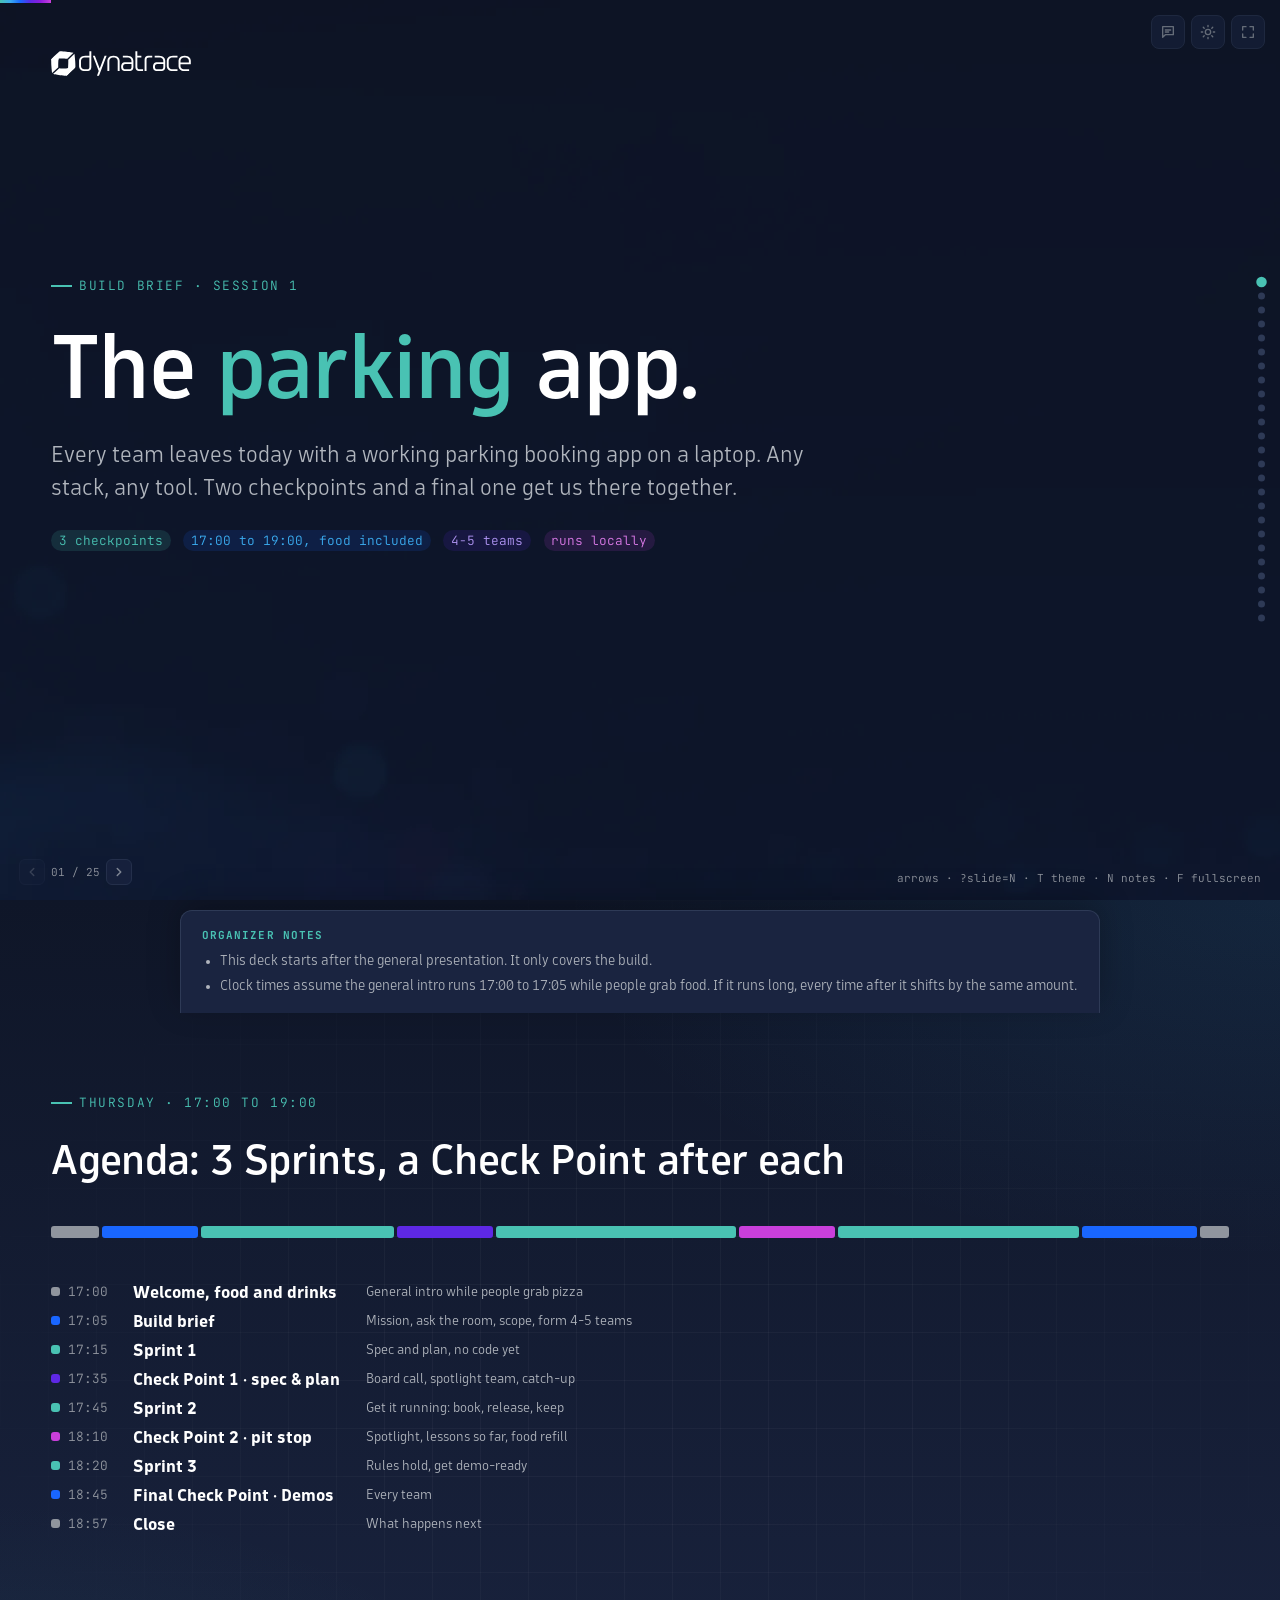
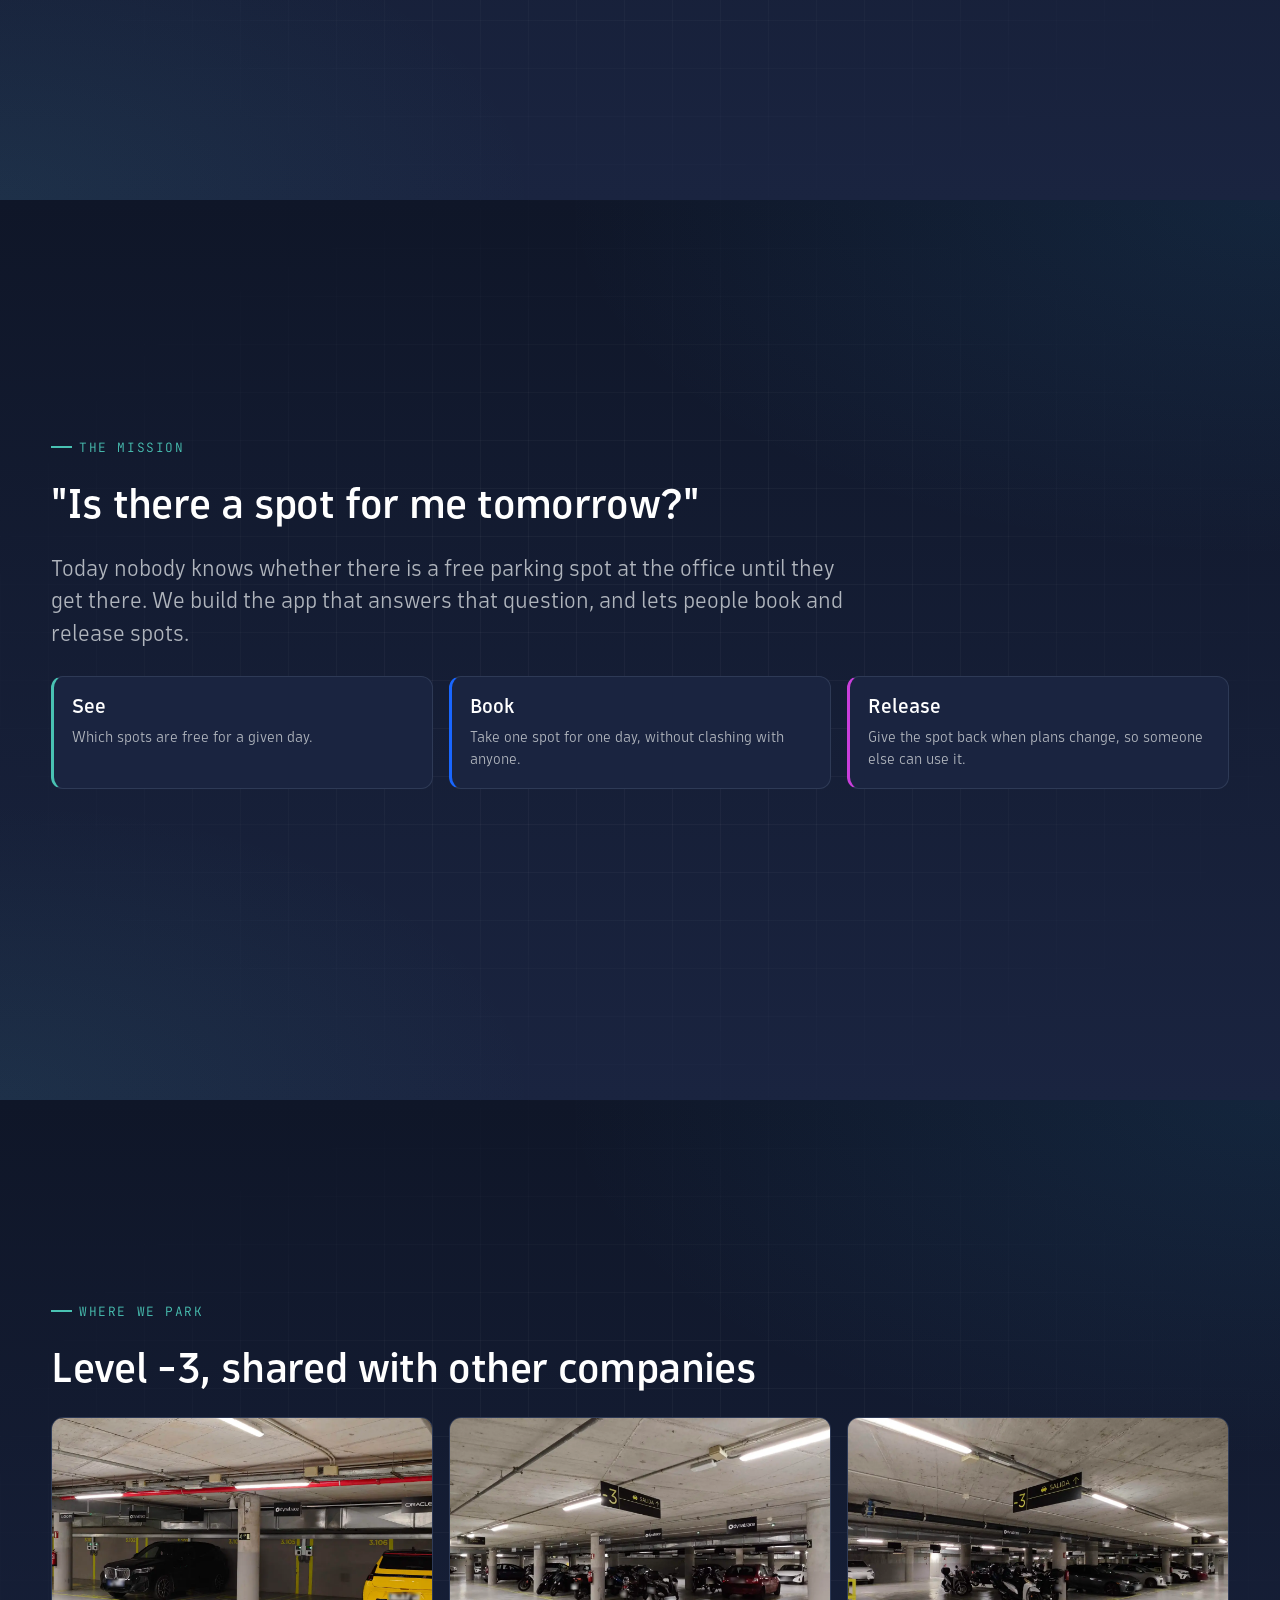
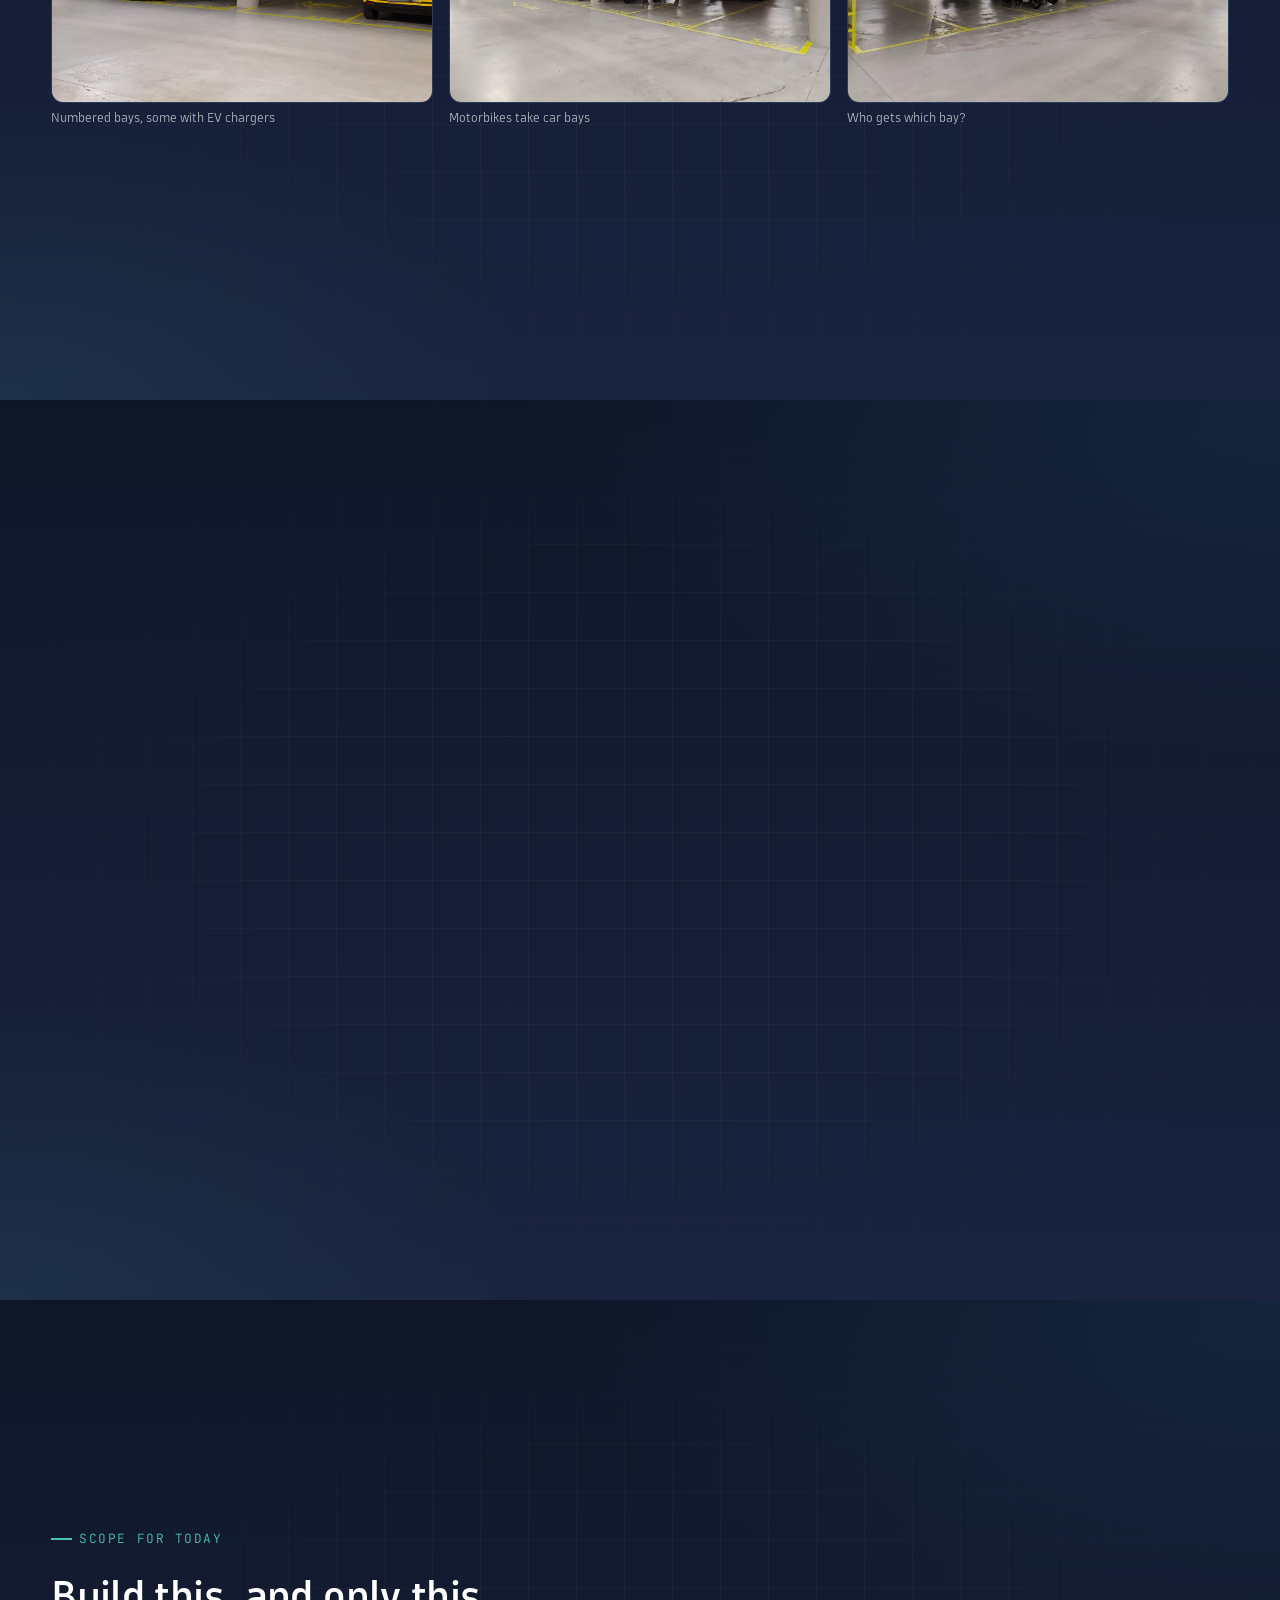
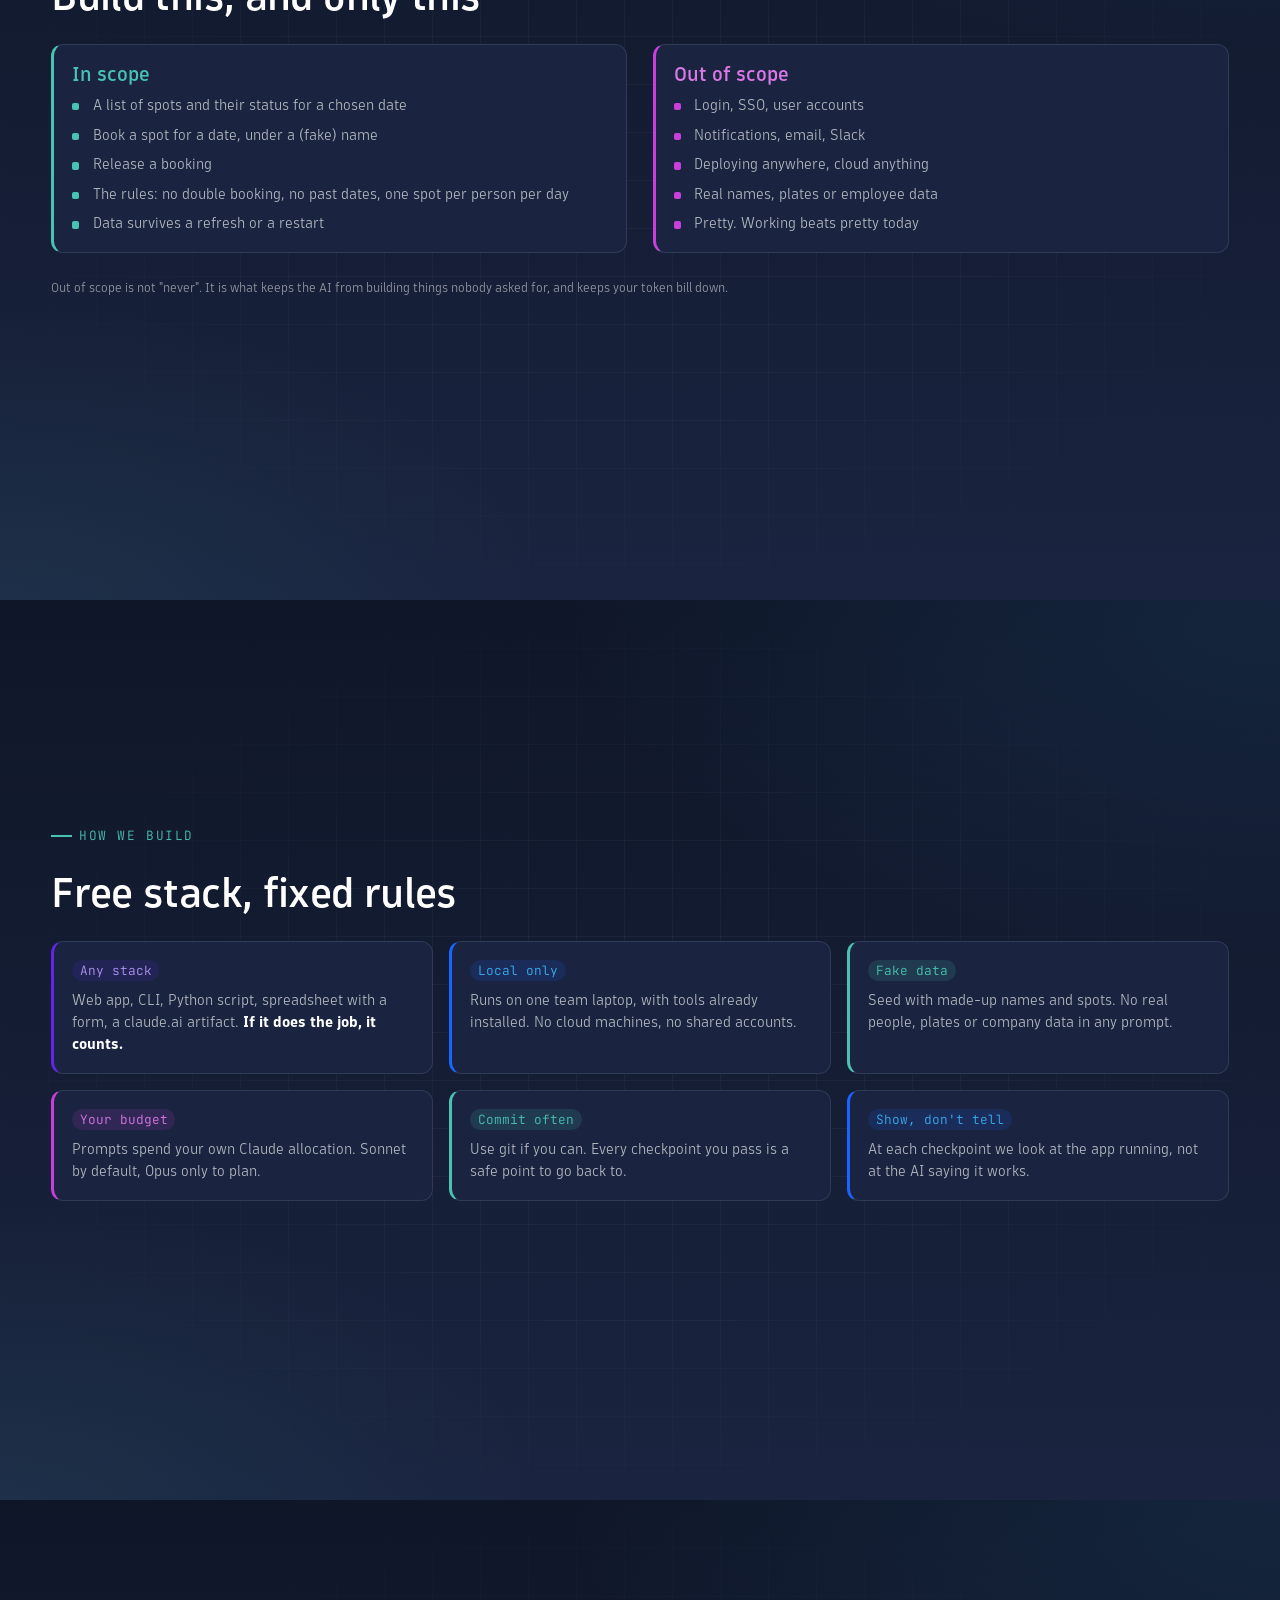
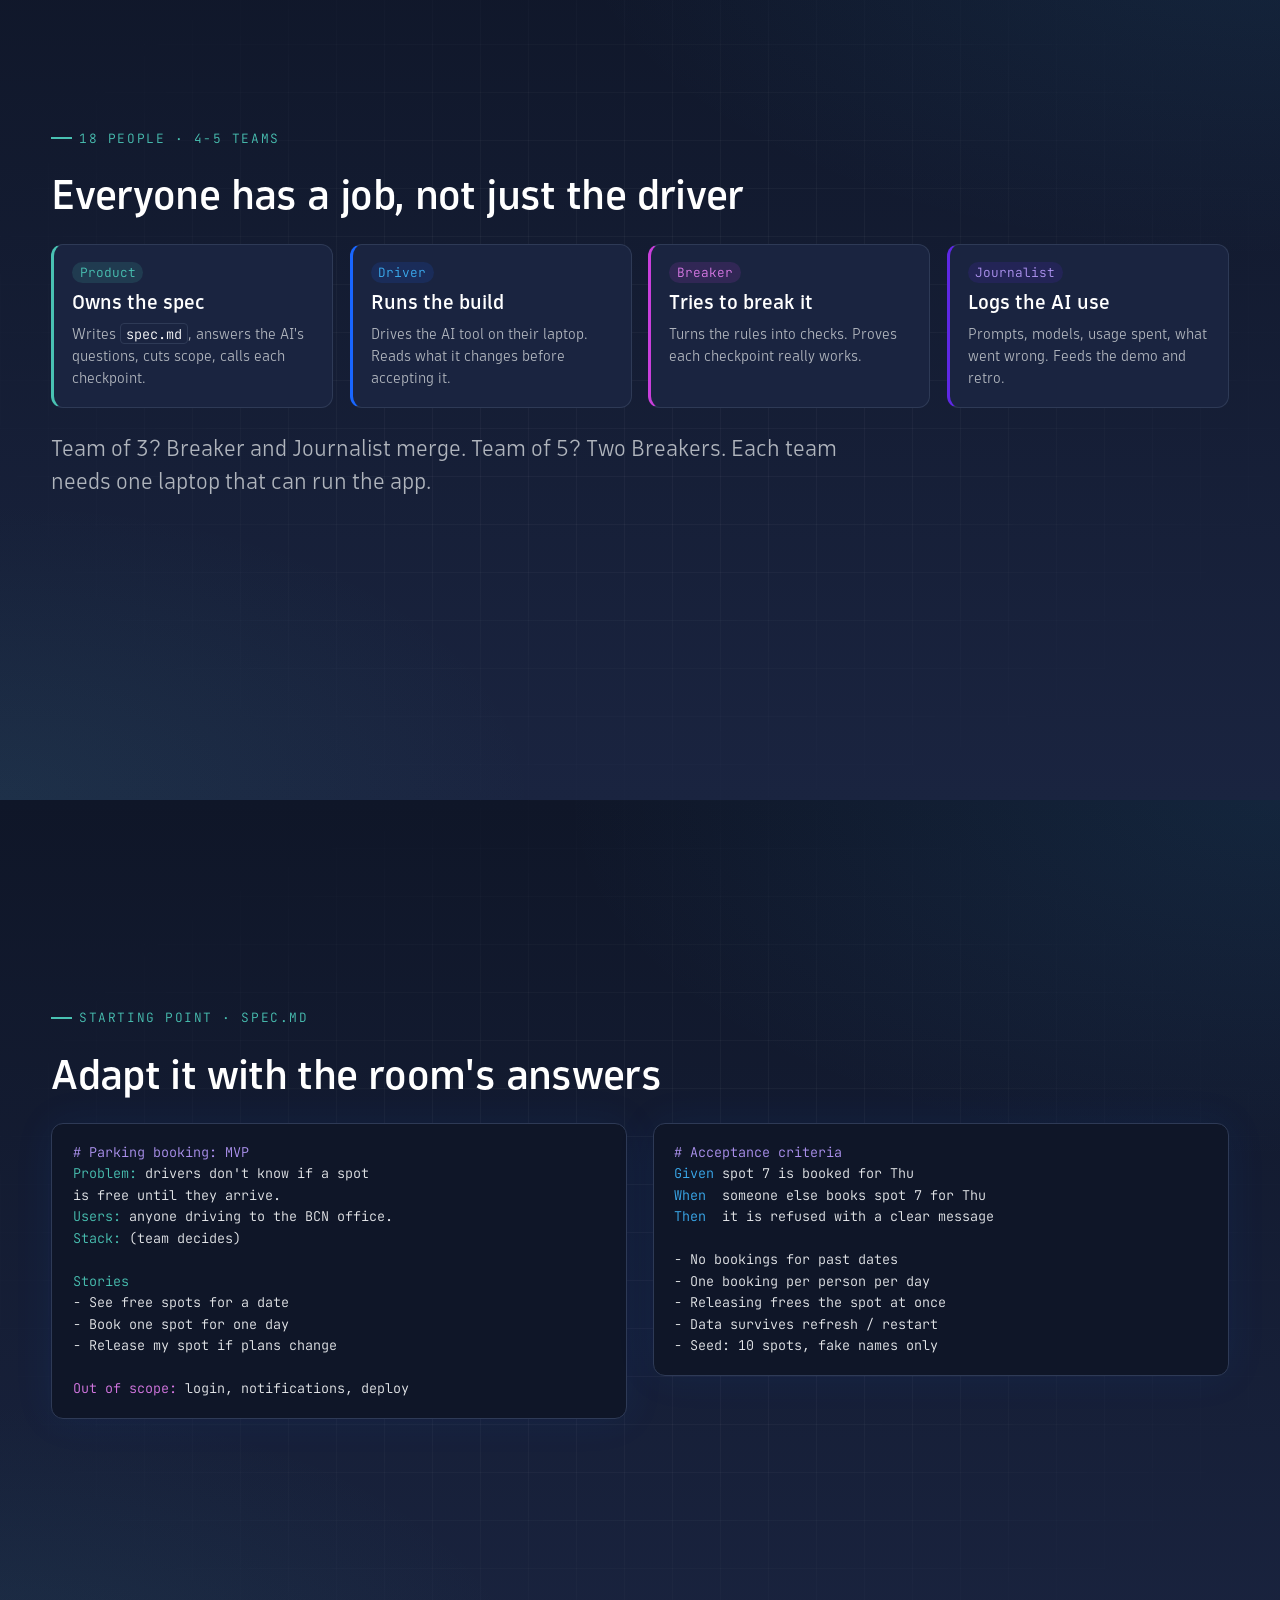
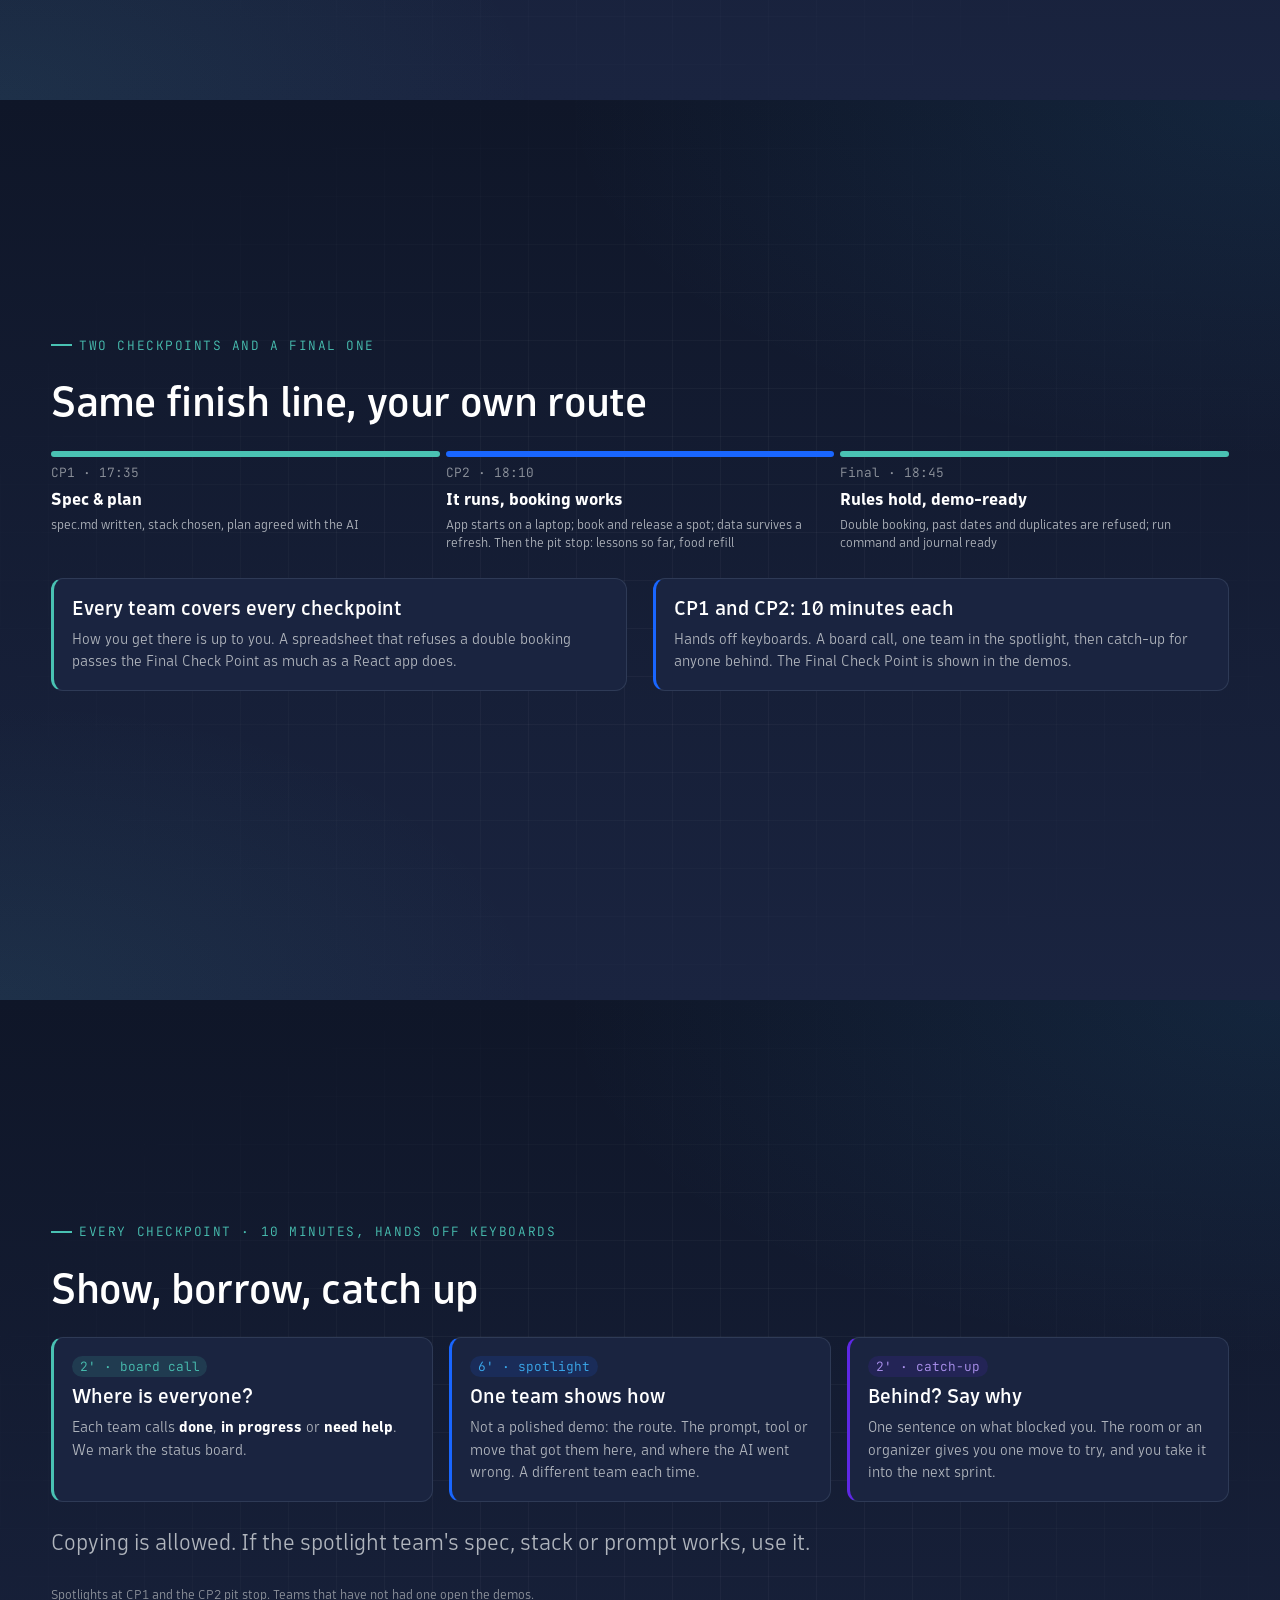
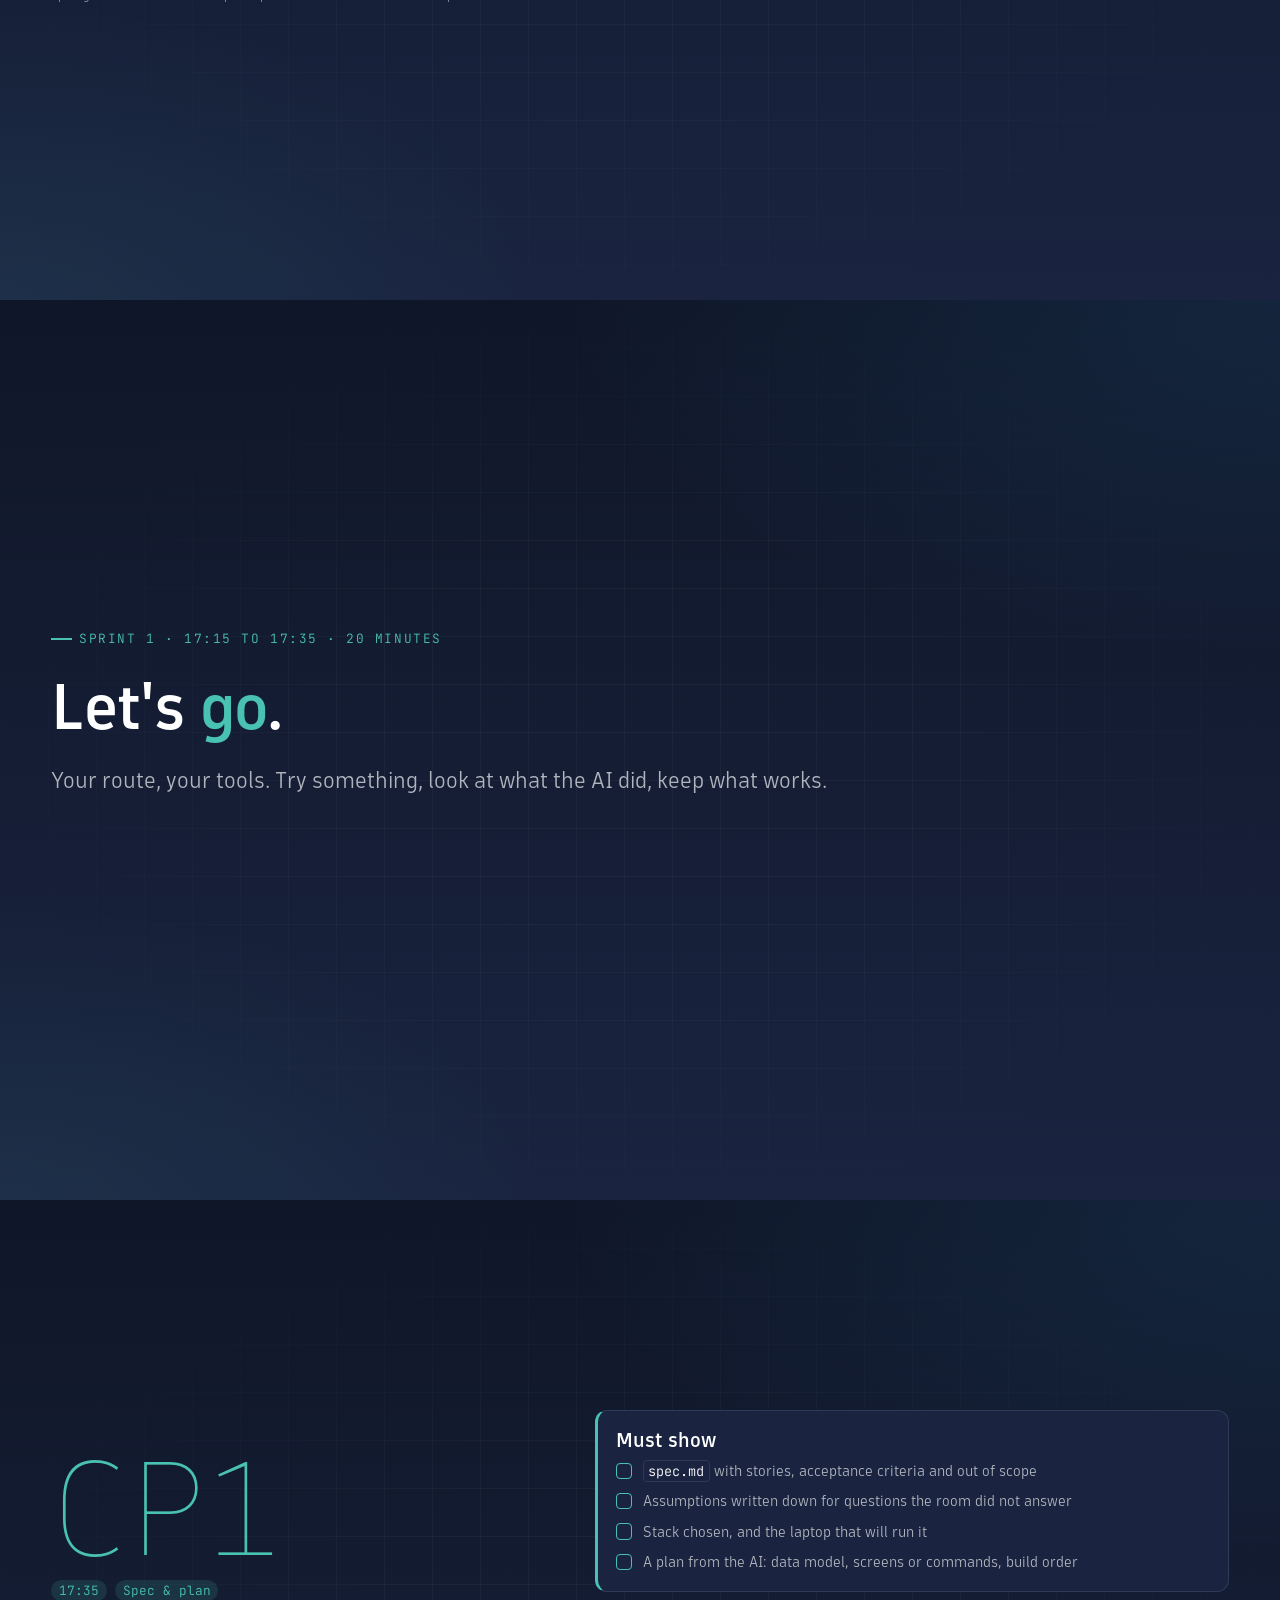
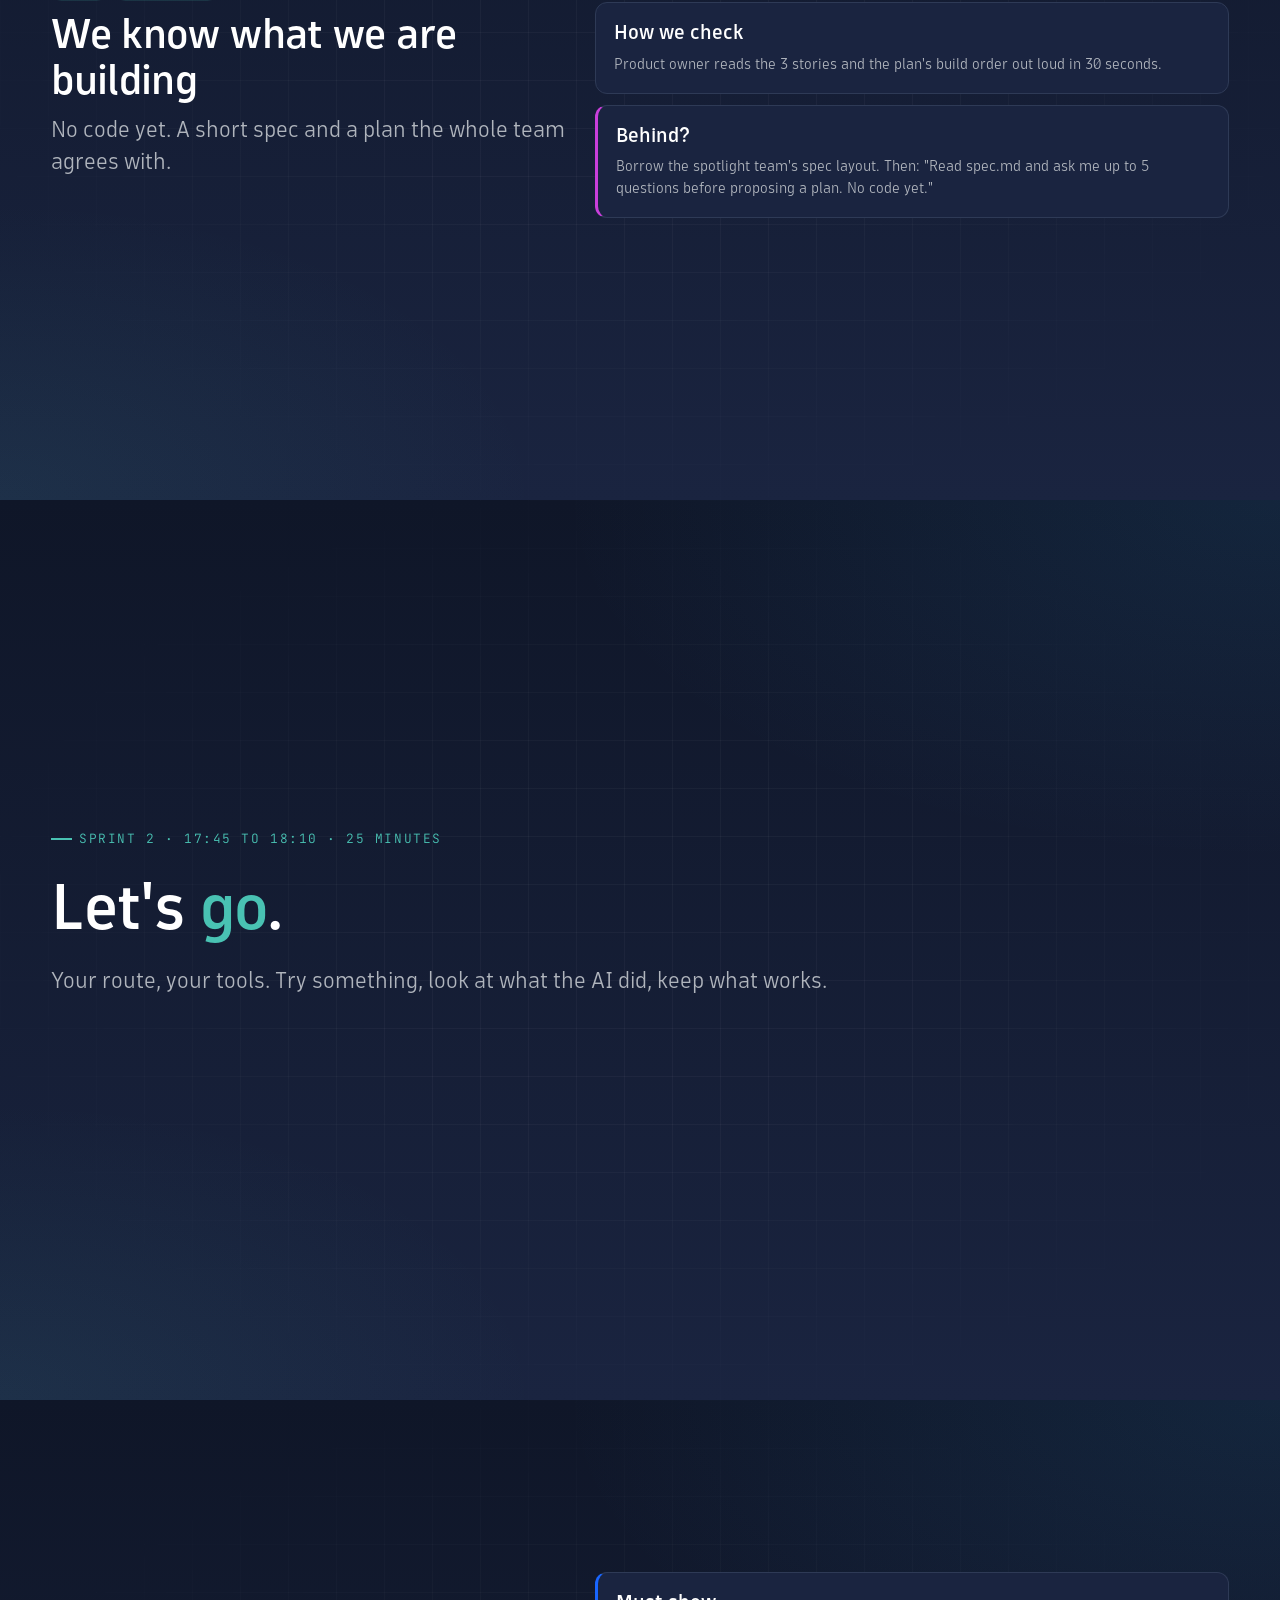
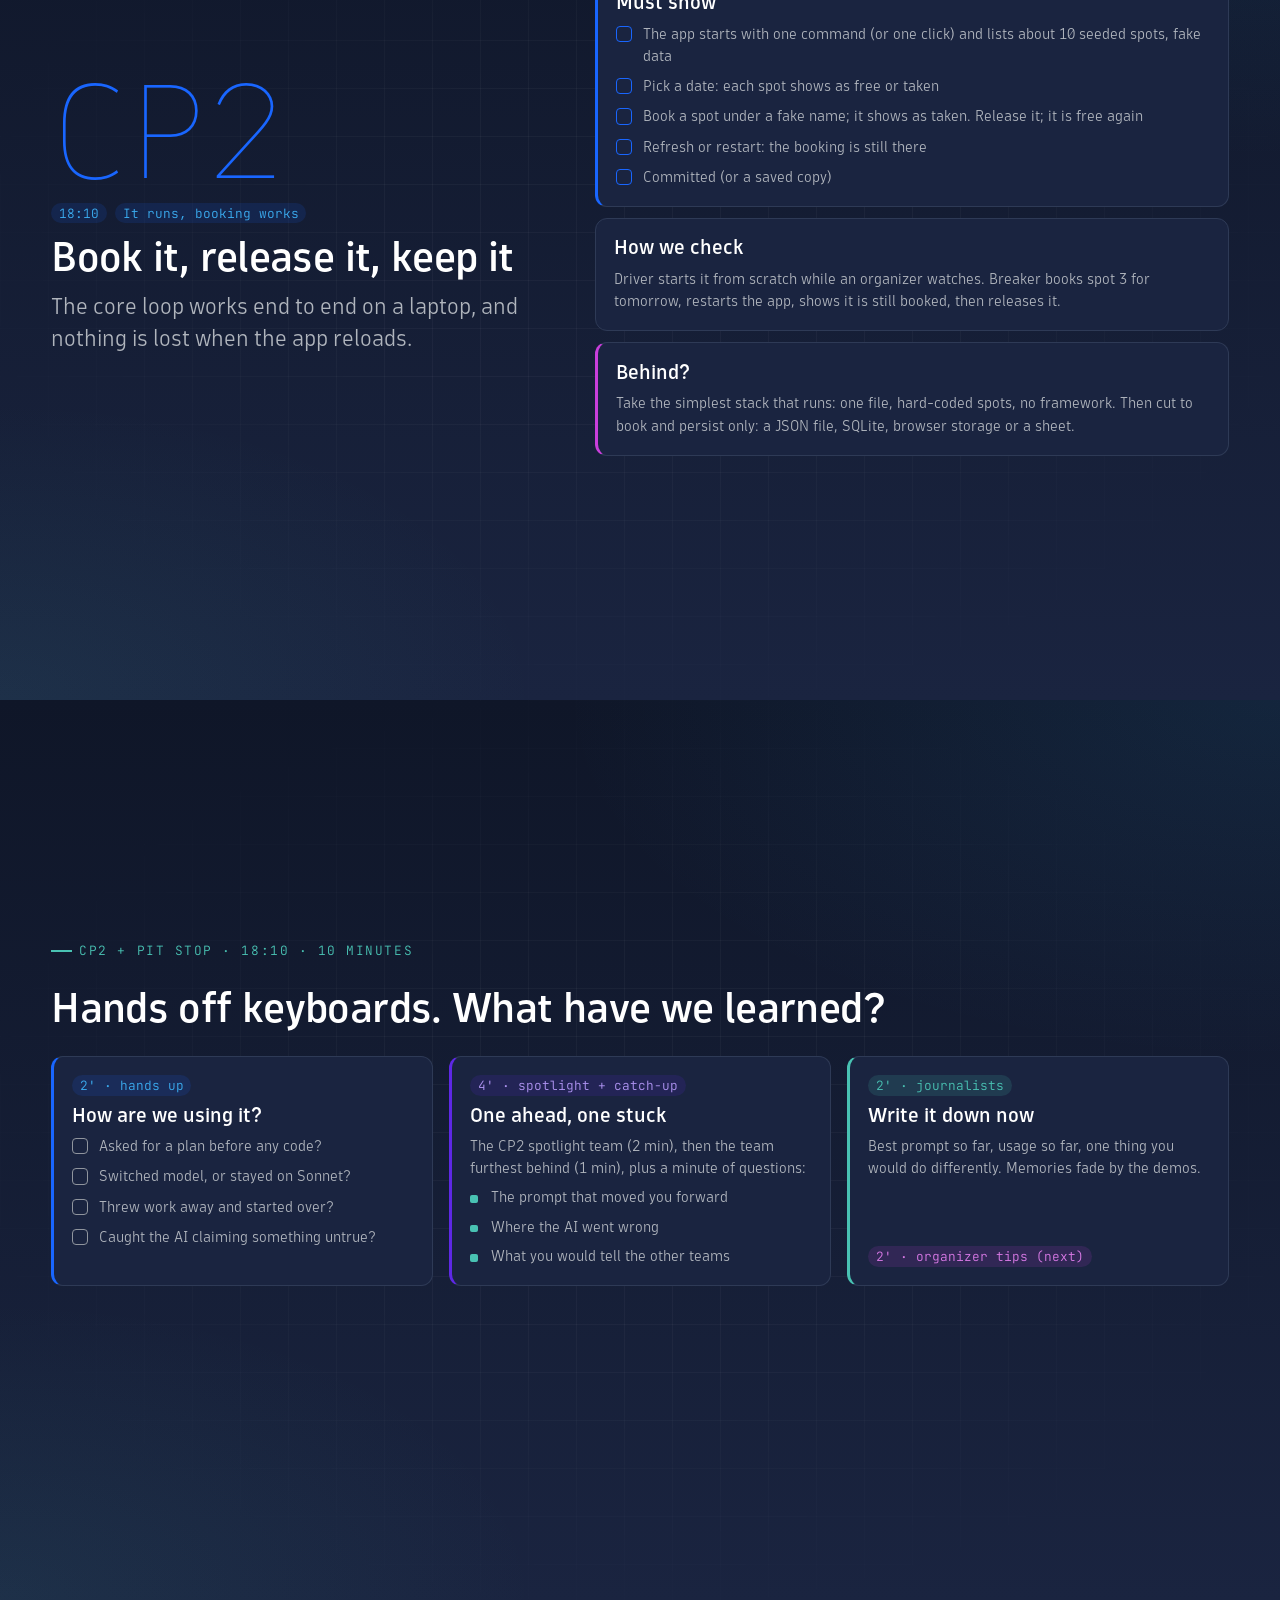
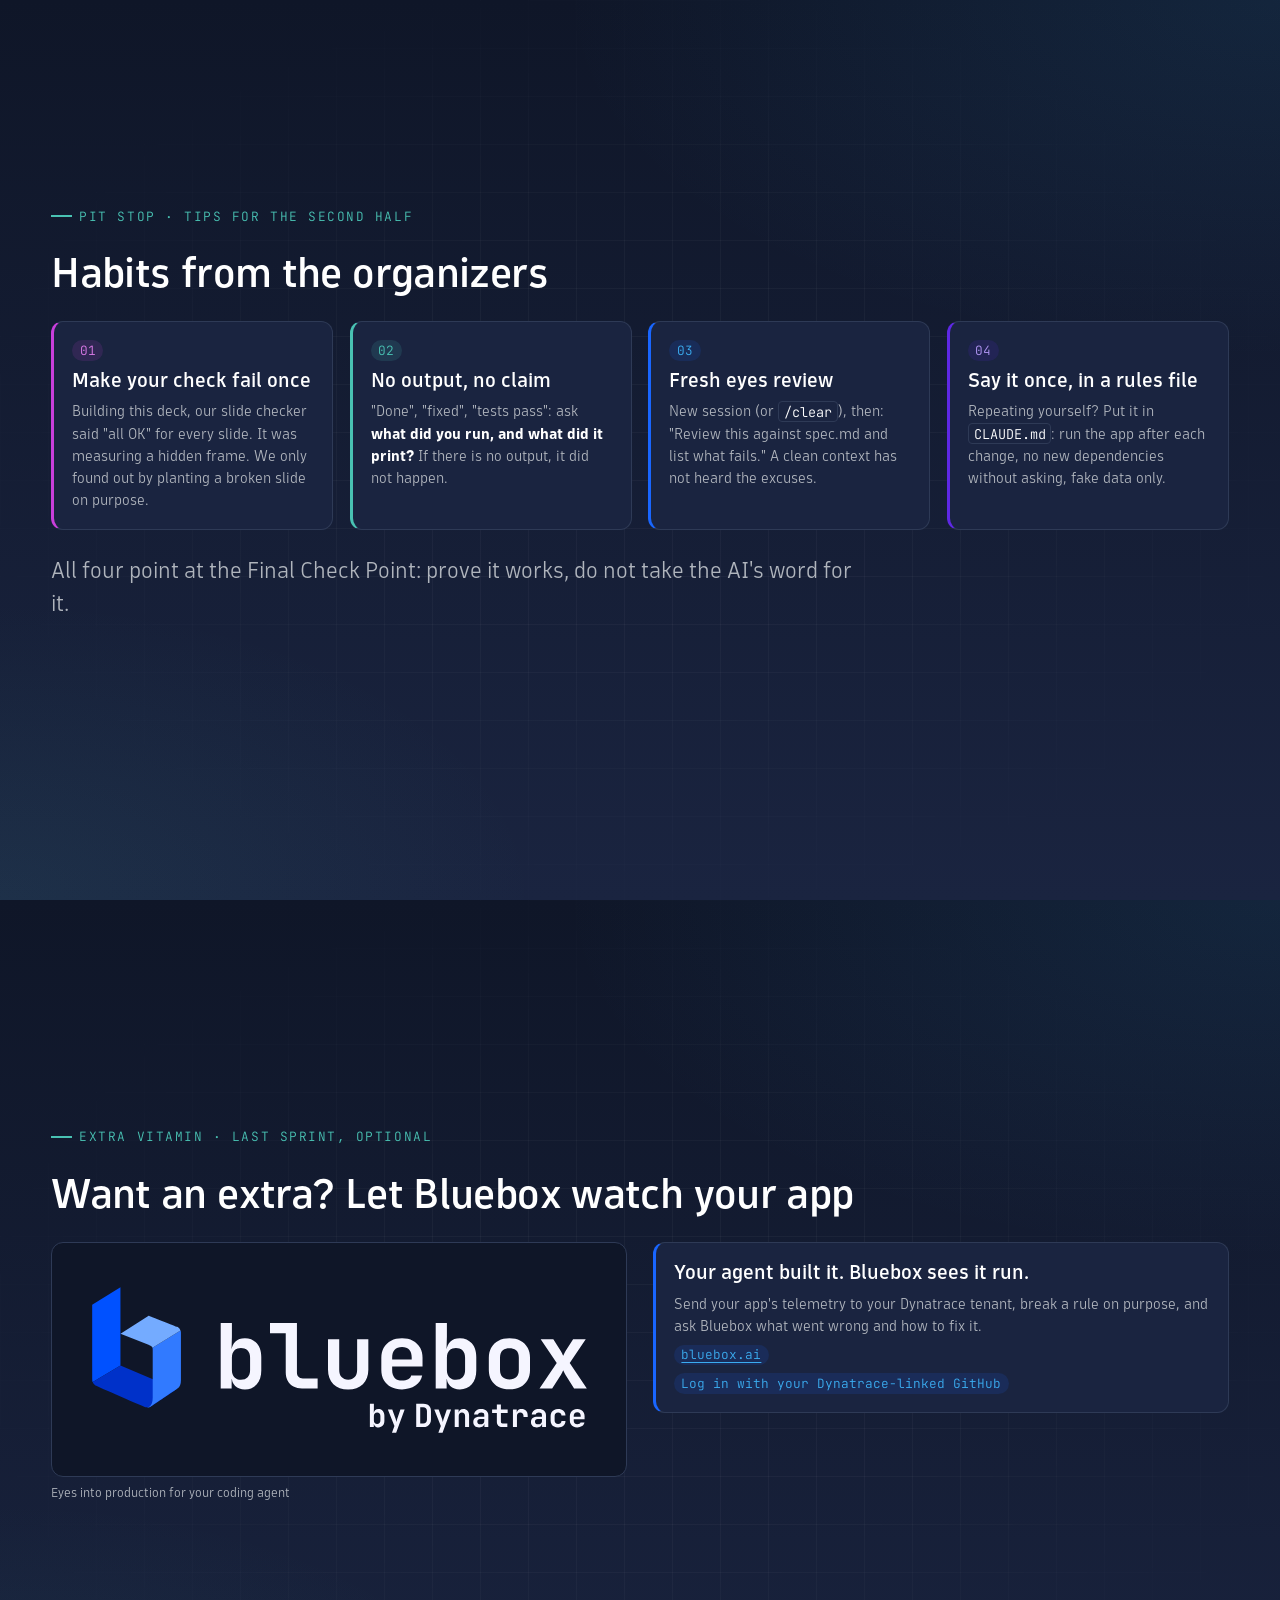
==== commit d49dc00f: "Add a "Let's go" slide before each sprint and a closing slide Each sprint starts with a "Let's go" s" ====
--- a/build.html
+++ b/build.html
@@ -639,6 +639,16 @@
     <aside class="notes"><ul><li>Pick the spotlight team from the board: ahead, and not shown yet. With 5 teams, 2 get a spotlight and 3 open the demos. With 4 teams, 2 and 2.</li><li>The catch-up minutes are for teams marked need help. An organizer sits with them for the first 5 minutes of the next sprint.</li><li>Hold the 10 minutes. Cut questions, not the next sprint.</li></ul></aside>
 </section>
 
+<!-- SPRINT 1 GO -->
+<section class="slide">
+    <div class="slide-content">
+        <div class="eyebrow reveal">Sprint 1 · 17:15 to 17:35 · 20 minutes</div>
+        <h1 class="reveal">Let's <span class="g">go</span>.</h1>
+        <p class="lede reveal">Your route, your tools. Try something, look at what the AI did, keep what works.</p>
+    </div>
+    <aside class="notes"><ul><li>Start a 20-minute timer. Leave the checkpoint overview or the status board on screen during the build.</li><li>Journalists: note usage before the first prompt.</li></ul></aside>
+</section>
+
 <!-- 09 CP1 -->
 <section class="slide" style="--cp-color: var(--teal)">
     <div class="slide-content">
@@ -670,6 +680,16 @@
     <aside class="notes"><ul><li>Teams that start coding before CP1 usually come back to it at CP2. Hold the line.</li></ul></aside>
 </section>
 
+<!-- SPRINT 2 GO -->
+<section class="slide">
+    <div class="slide-content">
+        <div class="eyebrow reveal">Sprint 2 · 17:45 to 18:10 · 25 minutes</div>
+        <h1 class="reveal">Let's <span class="g">go</span>.</h1>
+        <p class="lede reveal">Your route, your tools. Try something, look at what the AI did, keep what works.</p>
+    </div>
+    <aside class="notes"><ul><li>Start a 25-minute timer. Organizers go first to the teams marked need help at CP1.</li></ul></aside>
+</section>
+
 <!-- 10 CP2 -->
 <section class="slide" style="--cp-color: var(--blue)">
     <div class="slide-content">
@@ -776,6 +796,16 @@
         </div>
     </div>
     <aside class="notes"><ul><li>Optional during the last sprint. With or without it, a team can pass the Final Check Point.</li><li>Do not sign up for a personal account on bluebox.ai: tenants are limited and kept for customers. Logging in with the GitHub account linked to your Dynatrace email connects Bluebox to your own Dynatrace tenant.</li><li>Getting started: the "Bluebox - Getting started" page on the AI-First SharePoint. Bugs and feedback: support@bluebox.ai.</li></ul></aside>
+</section>
+
+<!-- SPRINT 3 GO -->
+<section class="slide">
+    <div class="slide-content">
+        <div class="eyebrow reveal">Sprint 3 · 18:20 to 18:45 · 25 minutes</div>
+        <h1 class="reveal">Let's <span class="g">go</span>.</h1>
+        <p class="lede reveal">Your route, your tools. Try something, look at what the AI did, keep what works.</p>
+    </div>
+    <aside class="notes"><ul><li>Start a 25-minute timer. Remind teams that demos start at 18:45 sharp, ready or not.</li></ul></aside>
 </section>
 
 <!-- 12 FINAL -->
@@ -915,12 +945,12 @@
 <section class="slide title-slide bg-img bg-closing">
     <div class="bg-overlay"></div>
     <div class="slide-content">
-        <div class="eyebrow reveal">17:15 · build starts now</div>
-        <h1 class="reveal">Go <span class="g">build</span>.</h1>
-        <p class="lede reveal">CP1 at 17:35: spec and plan, no code. Then the first spotlight.</p>
+        <div class="eyebrow reveal">18:57 · thank you</div>
+        <h1 class="reveal">See you in <span class="g">session 2</span> ?</h1>
+        <p class="lede reveal">Thanks for building with us tonight.</p>
     </div>
     <div class="brand-mark"><svg viewBox="0 0 800 142" xmlns="http://www.w3.org/2000/svg" role="img" aria-label="Dynatrace"><g id="Background"/><g id="Vertical"/><g id="Horizontal"/><g id="Dynatrace_Color"/><g id="Variants"><g><g><g><path d="M578.6 37.2 560.2 37.2C555 37.2 551.4 38.2 549.2 40.4 547 42.5 545.9 46.2 545.9 51.2L545.9 114.8 534.9 114.8 534.9 50.4C535 45.5 535.8 40.2 538.4 36.2 543.1 28.7 552.1 27.3 558.8 27.3L578.7 27.3 578.7 37.2Z" fill="currentColor"/></g><g><path d="M507.6 104.8C502.4 104.8 498.8 103.8 496.6 101.6 494.4 99.5 493.3 96 493.3 91L493.3 37.2 516.4 37.2 516.4 27.3 493.3 27.3 493.3 1 482.3 1 482.3 91.6C482.4 96.5 483.2 101.8 485.8 105.8 490.5 113.3 499.5 114.7 506.2 114.7L526.1 114.7 526.1 104.8 507.6 104.8Z" fill="currentColor"/></g><path d="M219.3 1 219.3 27.2 196.2 27.2C182.2 27.2 173.7 31.4 168.4 36.5 160.3 44.4 160.3 55.7 160.3 56.9 160.3 58.3 160.3 83.7 160.3 85.1 160.3 86.3 160.3 97.6 168.4 105.5 173.6 110.6 182.1 114.8 196.2 114.8L206.5 114.8C213.2 114.8 222.2 113.3 226.9 105.9 229.4 101.9 230.3 96.6 230.4 91.7L230.4 1 219.3 1ZM216 101.7C213.8 103.8 210.2 104.9 205 104.9L195 104.9C185.9 104.9 180.2 102.3 176.8 98.9 172.7 94.9 171.3 89.6 171.3 85.5L171.3 56.6C171.3 52.5 172.7 47.2 176.8 43.2 180.3 39.8 185.9 37.2 195 37.2L219.2 37.2 219.2 91.1C219.3 96 218.2 99.5 216 101.7Z" fill="currentColor"/><path d="M678.2 43.2C681.7 39.8 687.3 37.2 696.4 37.2L722.9 37.2 722.9 27.3 697.5 27.3C683.5 27.3 675 31.5 669.7 36.6 661.6 44.5 661.6 55.8 661.6 57 661.6 57.8 661.6 84.4 661.6 85.2 661.6 86.4 661.6 97.7 669.7 105.6 674.9 110.7 683.4 114.9 697.5 114.9L722.9 114.9 722.9 105 696.4 105C687.3 105 681.6 102.4 678.2 99 674.1 95 672.7 89.7 672.7 85.6L672.7 56.6C672.7 52.5 674.1 47.1 678.2 43.2Z" fill="currentColor"/><path d="M470.9 56.9C470.9 55.7 470.9 44.4 462.8 36.5 457.6 31.4 449.1 27.2 435 27.2L410.5 27.2 410.5 37.1 436.1 37.1C445.2 37.1 450.9 39.7 454.3 43.1 458.4 47.1 459.8 52.4 459.8 56.5L459.8 65 424.7 65C418 65 409 66.5 404.3 73.9 401.8 77.9 400.9 83.2 400.8 88.1L400.8 91.6C400.9 96.5 401.7 101.8 404.3 105.8 409 113.3 418 114.7 424.7 114.7L447 114.7C453.7 114.7 462.7 113.2 467.4 105.8 469.9 101.8 470.8 96.5 470.9 91.6 470.9 91.6 470.9 62.6 470.9 56.9ZM456.6 101.7C454.4 103.8 450.8 104.9 445.6 104.9L426.2 104.9C421 104.9 417.4 103.9 415.2 101.7 413 99.5 412 96 412 91.1L412 88.7C412 83.7 413.1 80.2 415.3 78.1 417.5 76 421.1 74.9 426.3 74.9L459.9 74.9 459.9 91.1C459.9 96 458.8 99.5 456.6 101.7Z" fill="currentColor"/><path d="M652.9 56.9C652.9 55.7 652.9 44.4 644.8 36.5 639.6 31.4 631.1 27.2 617 27.2L592.5 27.2 592.5 37.1 618.1 37.1C627.2 37.1 632.9 39.7 636.3 43.1 640.4 47.1 641.8 52.4 641.8 56.5L641.8 65 606.7 65C600 65 591 66.5 586.3 73.9 583.8 77.9 582.9 83.2 582.8 88.1L582.8 91.6C582.9 96.5 583.7 101.8 586.3 105.8 591 113.3 600 114.7 606.7 114.7L629 114.7C635.7 114.7 644.7 113.2 649.4 105.8 651.9 101.8 652.8 96.5 652.9 91.6 652.9 91.6 652.9 62.6 652.9 56.9ZM638.6 101.7C636.4 103.8 632.8 104.9 627.6 104.9L608.2 104.9C603 104.9 599.4 103.9 597.2 101.7 595 99.5 594 96 594 91.1L594 88.7C594 83.7 595.1 80.2 597.3 78.1 599.5 76 603.1 74.9 608.3 74.9L641.9 74.9 641.9 91.1C641.9 96 640.8 99.5 638.6 101.7Z" fill="currentColor"/><path d="M317.8 27.2 306.3 27.2 278.4 99.8 250.5 27.2 239.1 27.2 272.7 114.7 262.6 141 274.1 141Z" fill="currentColor"/><path d="M392.2 56.9C392.2 55.7 392.2 44.4 384.2 36.5 379.1 31.5 371 27.4 357.8 27.2L356.6 27.2C343.4 27.4 335.3 31.5 330.2 36.5 322.2 44.4 322.2 55.7 322.2 56.9 322.2 58.3 322.2 110.3 322.2 114.8L333.2 114.8 333.2 56.6C333.2 52.5 334.5 47.2 338.6 43.2 342 39.9 348.5 37.3 357.2 37.2 365.9 37.3 372.4 39.9 375.8 43.2 379.8 47.2 381.2 52.5 381.2 56.6L381.2 114.8 392.2 114.8C392.2 110.3 392.2 58.3 392.2 56.9Z" fill="currentColor"/><path d="M791 36.5C785.9 31.5 777.8 27.4 764.6 27.2L763.4 27.2C750.2 27.4 742.1 31.5 737 36.5 729 44.4 729 55.7 729 56.9L729 85.1C729 86.3 729 97.6 737 105.5 742.1 110.5 750.2 114.6 763.4 114.8L789.4 114.8 789.4 104.8 764 104.8C755.3 104.7 748.8 102.1 745.4 98.8 741.4 94.8 740 89.5 740 85.4L740 75.1 799 75.1 799 56.9C799.1 55.7 799.1 44.4 791 36.5ZM740.1 65.2 740.1 56.6C740.1 52.5 741.4 47.2 745.5 43.2 748.9 39.9 755.4 37.3 764.1 37.2 772.8 37.3 779.3 39.9 782.7 43.2 786.7 47.2 788.1 52.5 788.1 56.6L788.1 65.2 740.1 65.2Z" fill="currentColor"/></g><g><path d="M47.7 12.7C45.9 22.2 43.7 36.3 42.5 50.6 40.4 75.8 41.7 92.7 41.7 92.7L6.2 126.4C6.2 126.4 3.5 107.5 2.1 86.2 1.3 73 1 61.4 1 54.4 1 54 1.2 53.6 1.2 53.2 1.2 52.7 1.8 48 6.4 43.6 11.4 38.8 48.3 9.9 47.7 12.7Z" fill="#1966FF"/><path d="M47.7 12.7C45.9 22.2 43.7 36.3 42.5 50.6 42.5 50.6 3.2 45.9 1 55.4 1 54.9 1.7 49.1 6.3 44.7 11.3 39.9 48.3 9.9 47.7 12.7Z" fill="#1284EA"/><path d="M1 53.1C1 53.8 1 54.5 1 55.3 1.4 53.6 2.1 52.4 3.5 50.5 6.4 46.8 11.1 45.8 13 45.6 22.6 44.3 36.8 42.8 51.1 42.4 76.4 41.6 93.1 43.7 93.1 43.7L128.6 10C128.6 10 110 6.5 88.8 4 74.9 2.3 62.7 1.4 55.8 1 55.3 1 50.4 0.4 45.8 4.8 40.8 9.6 15.4 33.7 5.2 43.4 0.6 47.8 1 52.7 1 53.1Z" fill="#B4DC00"/><path d="M127.3 96.2C117.7 97.5 103.5 99.1 89.2 99.6 63.9 100.4 47.1 98.3 47.1 98.3L11.6 132.1C11.6 132.1 30.4 135.8 51.6 138.2 64.6 139.7 76.1 140.5 83.1 140.9 83.6 140.9 84.4 140.5 84.9 140.5 85.4 140.5 90.3 139.6 94.9 135.2 99.9 130.4 130.1 95.9 127.3 96.2Z" fill="#6F2DA8"/><path d="M127.3 96.2C117.7 97.5 103.5 99.1 89.2 99.6 89.2 99.6 91.9 139.1 82.4 140.8 82.9 140.8 89.4 140.5 94 136.1 99 131.3 130.1 95.9 127.3 96.2Z" fill="#591F91"/><path d="M84.5 141C83.8 141 83.1 140.9 82.3 140.9 84.1 140.6 85.3 140 87.2 138.6 91 135.9 92.2 131.2 92.6 129.3 94.3 119.8 96.6 105.7 97.7 91.4 99.7 66.2 98.5 49.4 98.5 49.4L134 15.6C134 15.6 136.6 34.4 138.1 55.7 139 69.6 139.3 81.9 139.4 88.7 139.4 89.2 139.8 94.1 135.2 98.5 130.2 103.3 104.8 127.5 94.7 137.2 89.9 141.6 85 141 84.5 141Z" fill="#49C2B3"/></g></g></g></svg></div>
-    <aside class="notes"><ul><li>Start the timer. Leave the checkpoint overview or the status board on screen during the build.</li></ul></aside>
+    <aside class="notes"><ul><li>Collect code and journals before people leave. The journals are what we compare in session 2.</li><li>Thank the spotlight teams and the best bug found.</li></ul></aside>
 </section>
 </main>
 
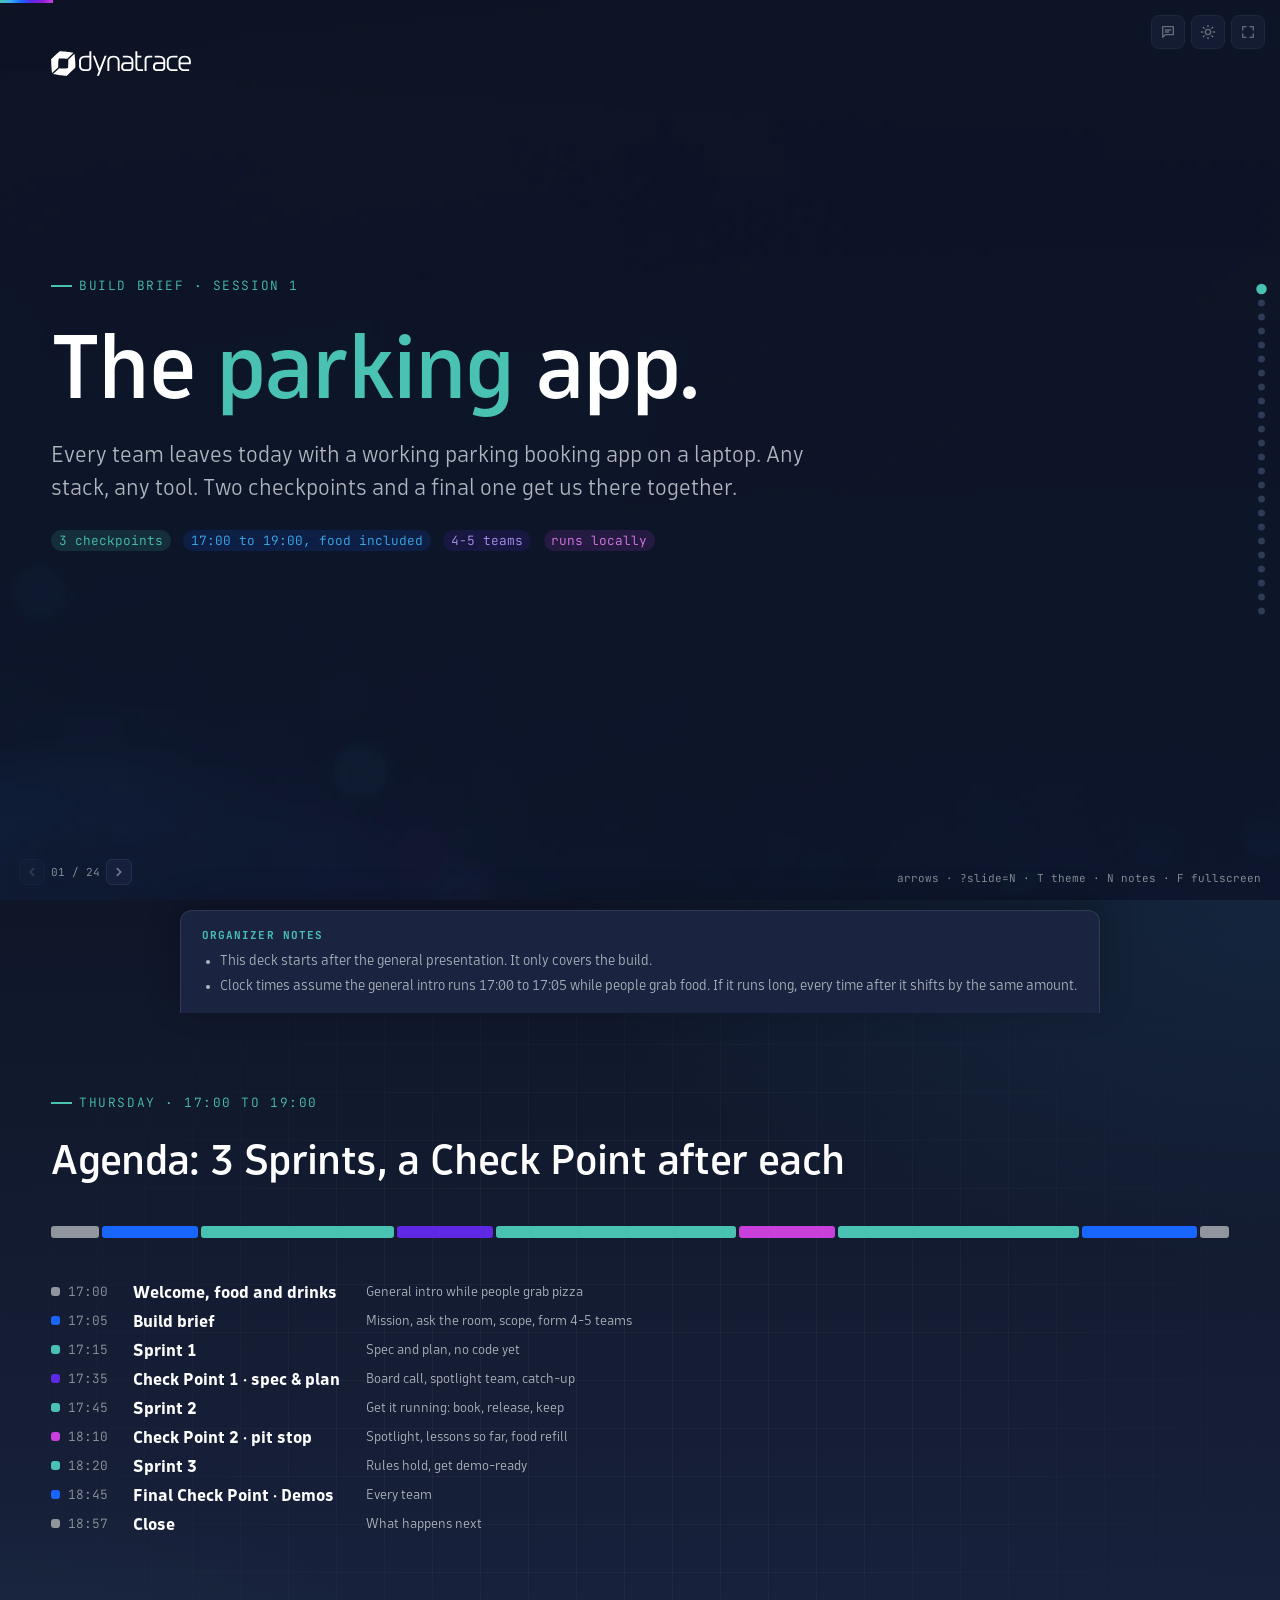
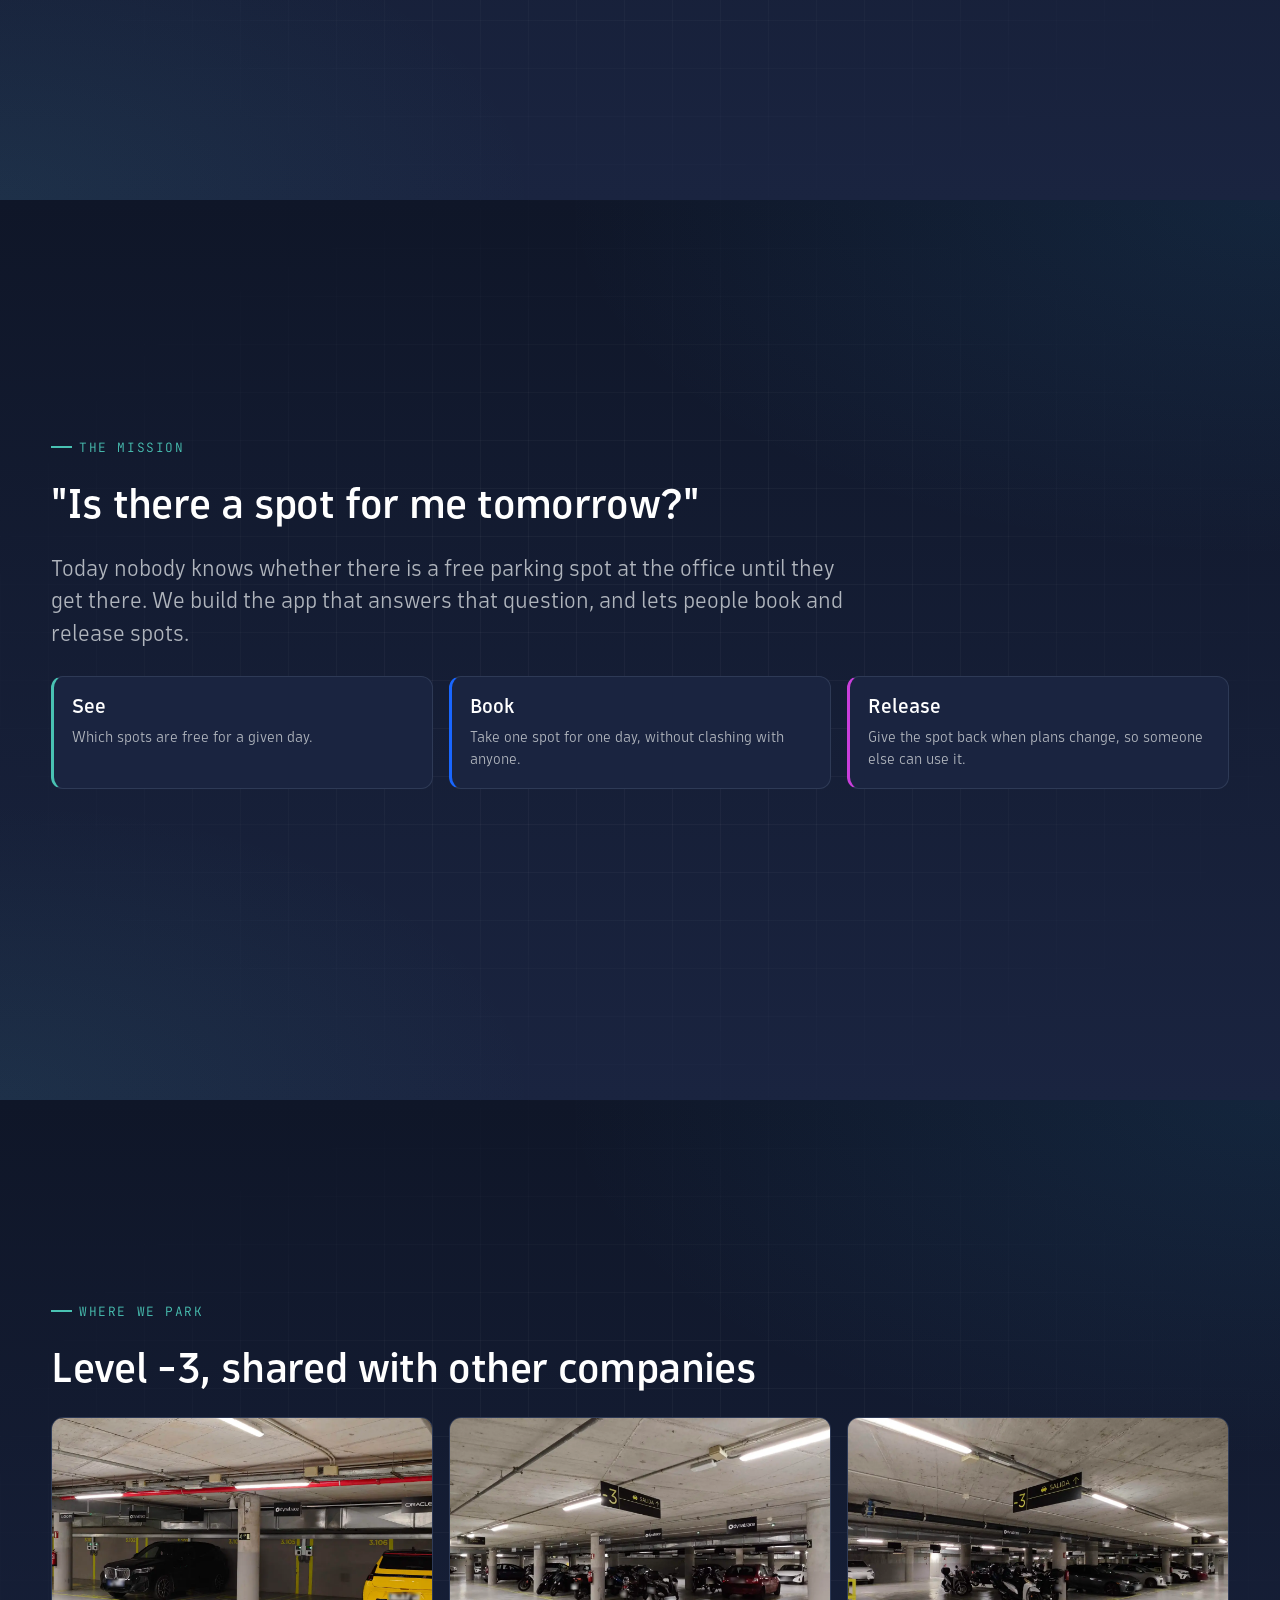
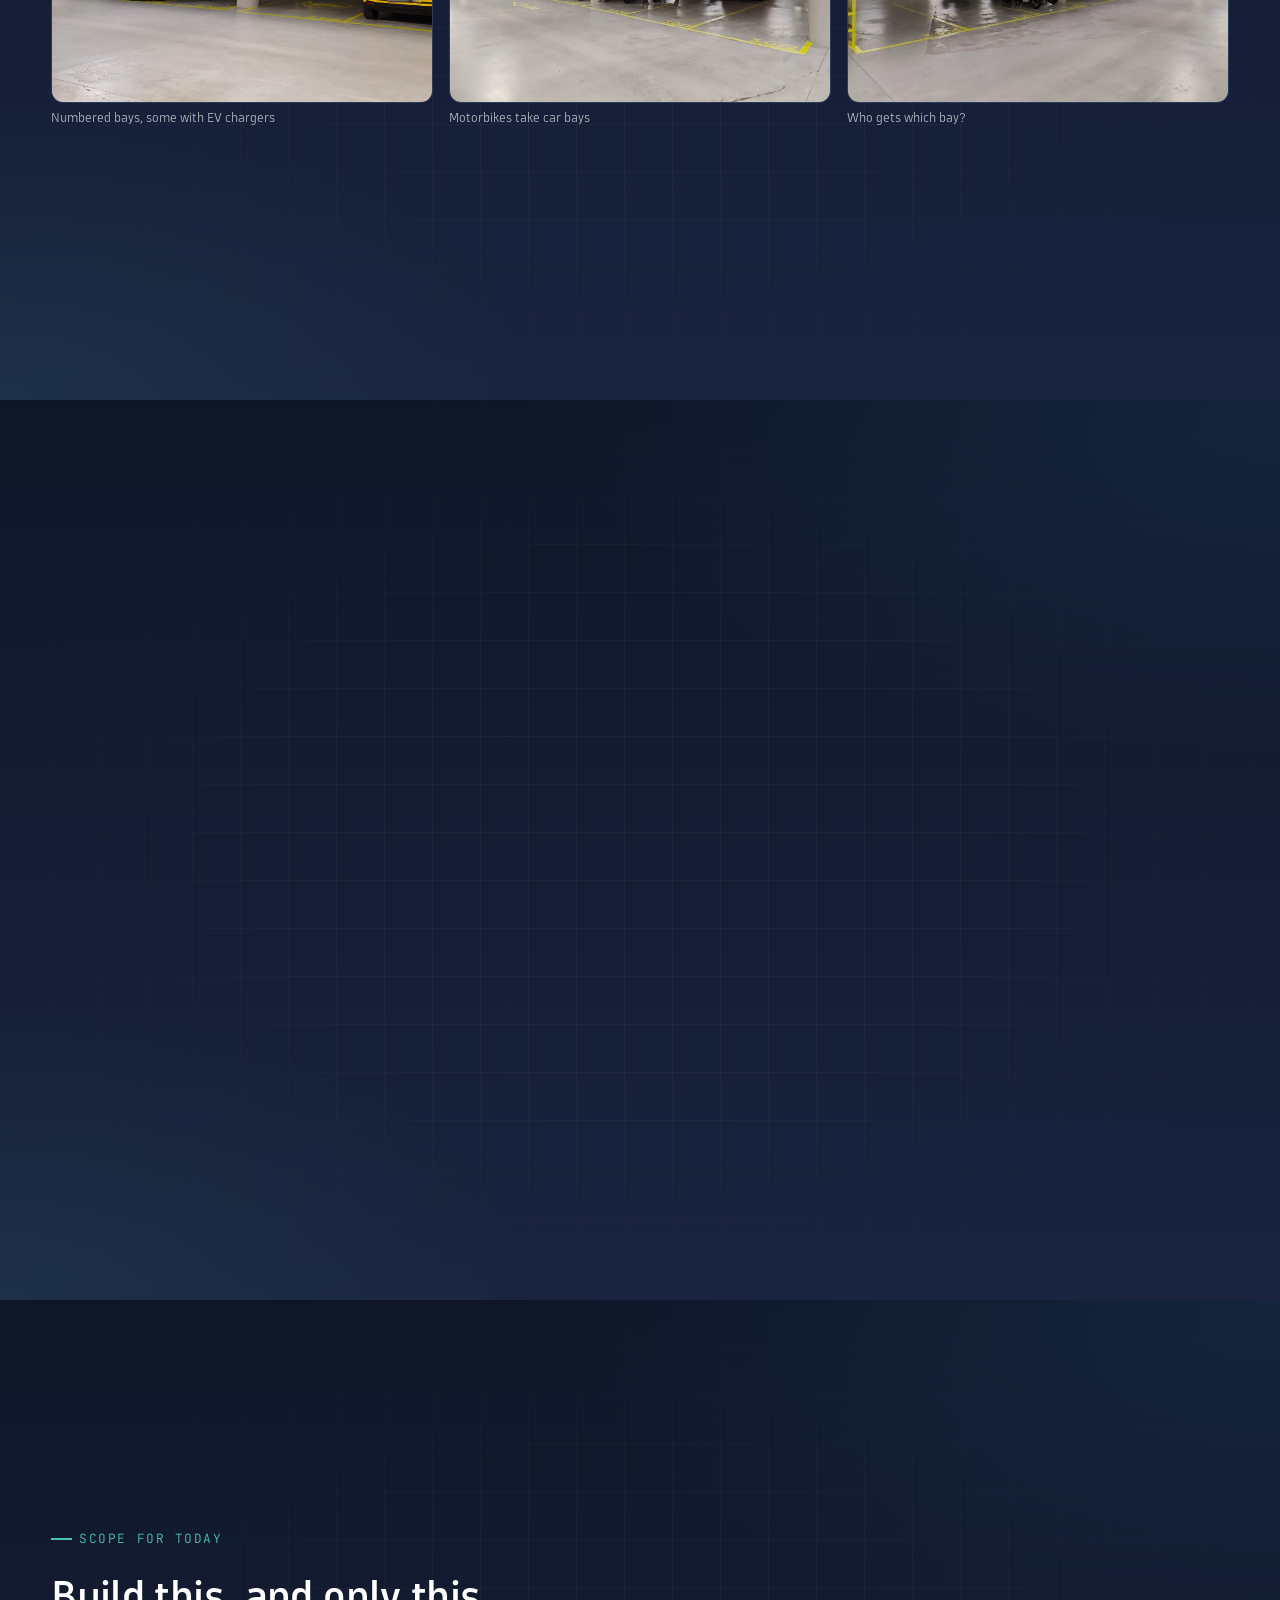
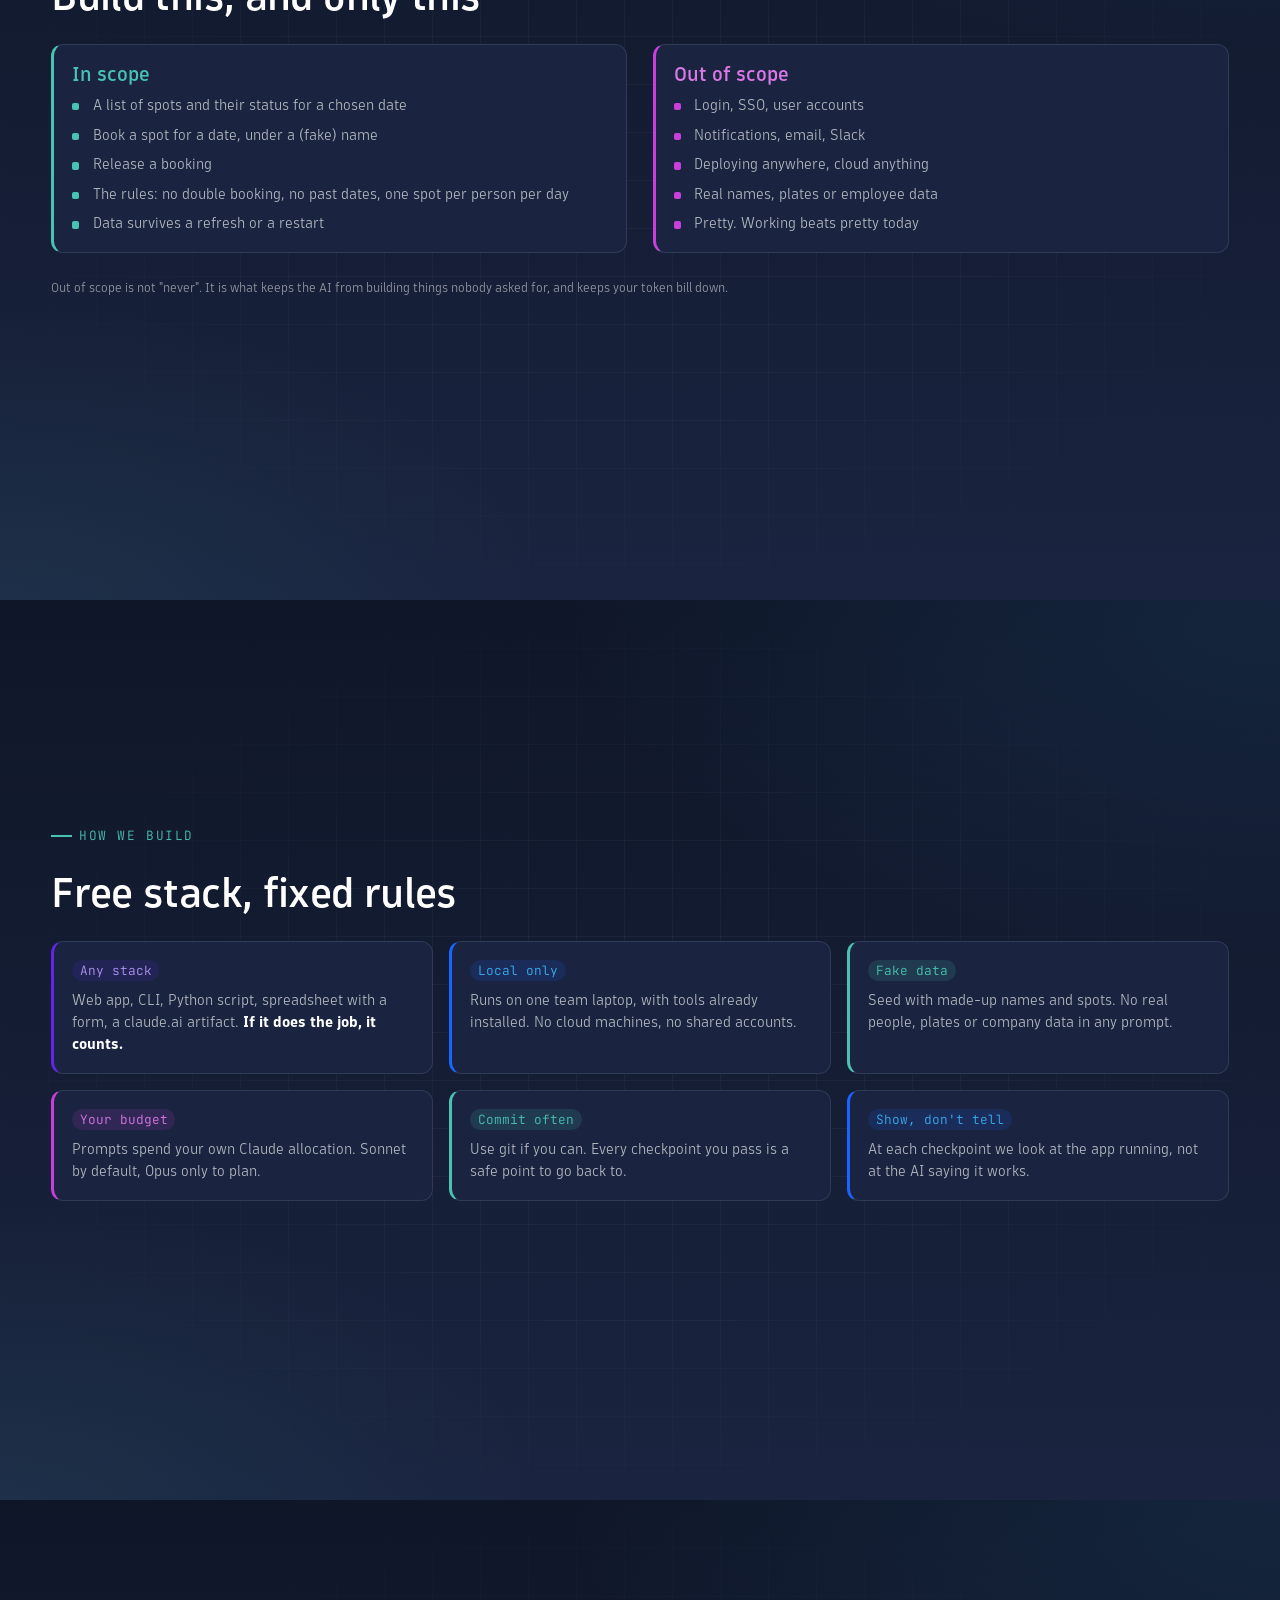
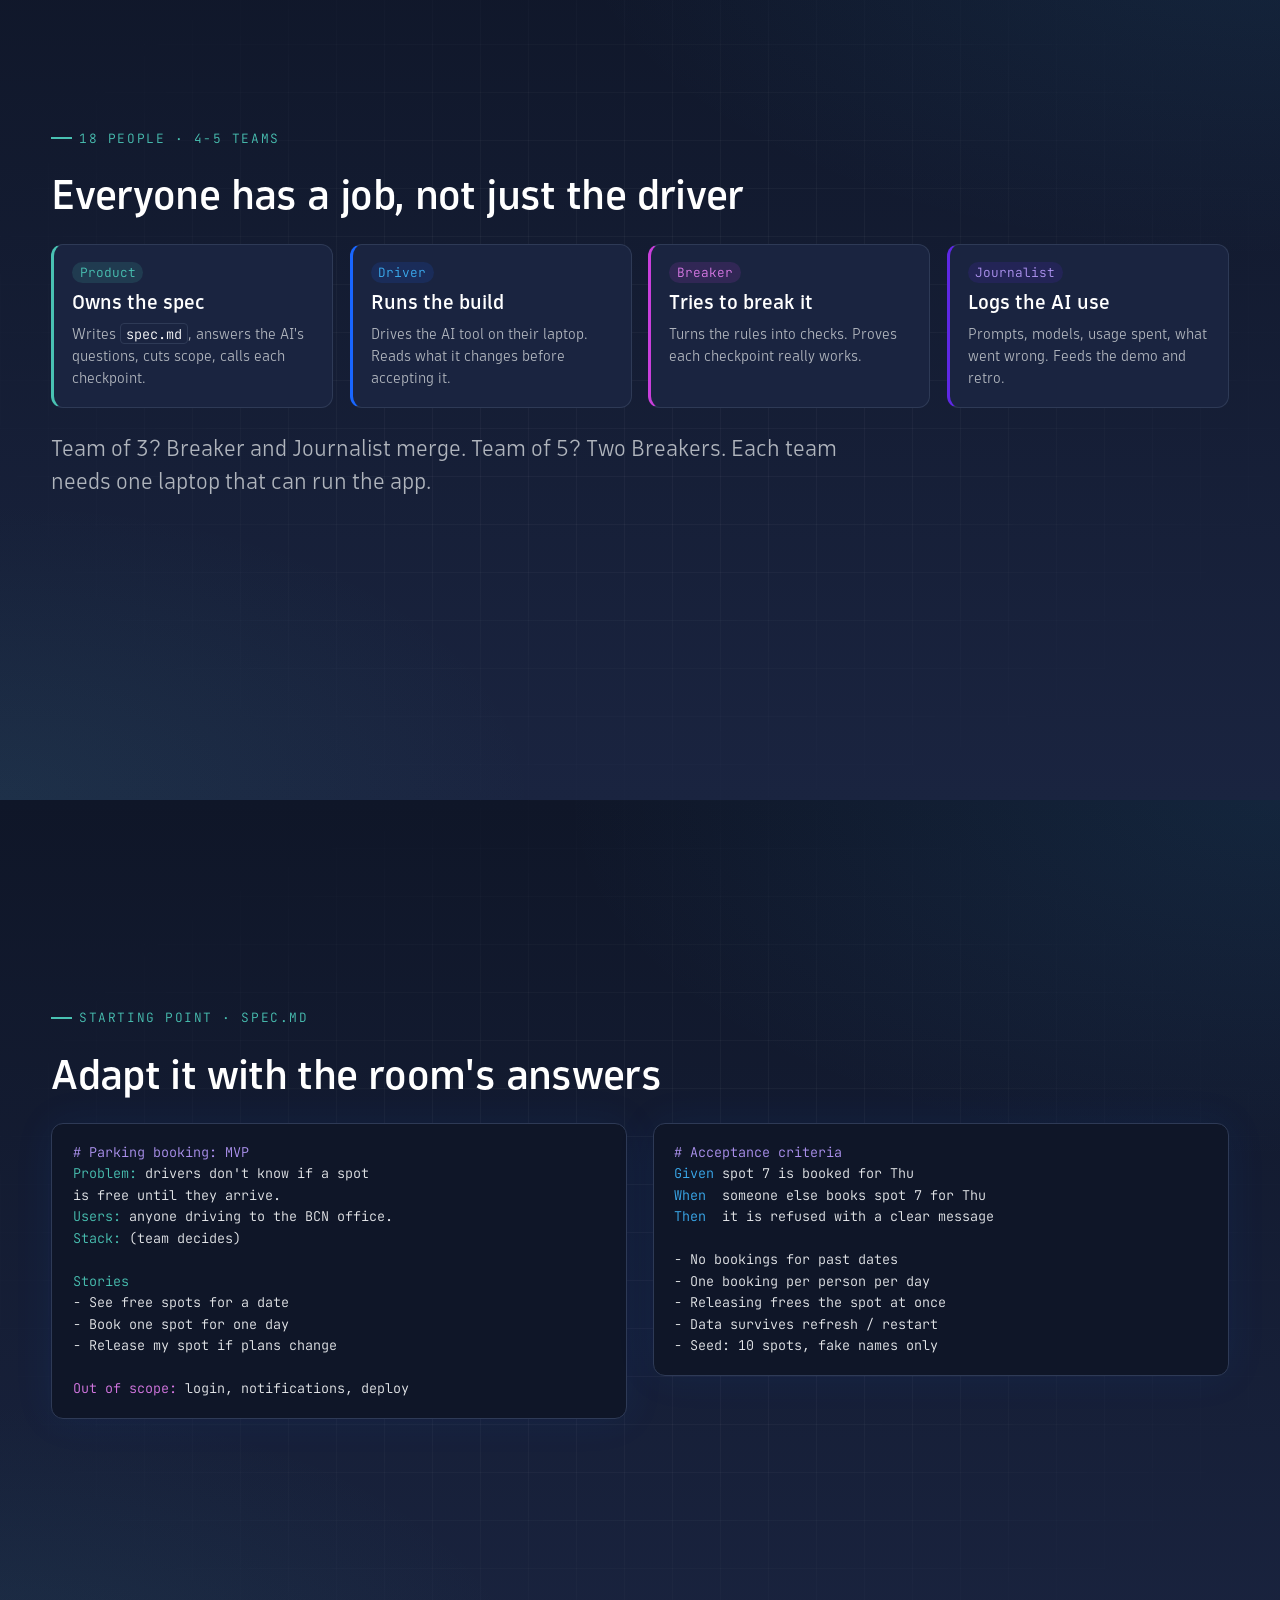
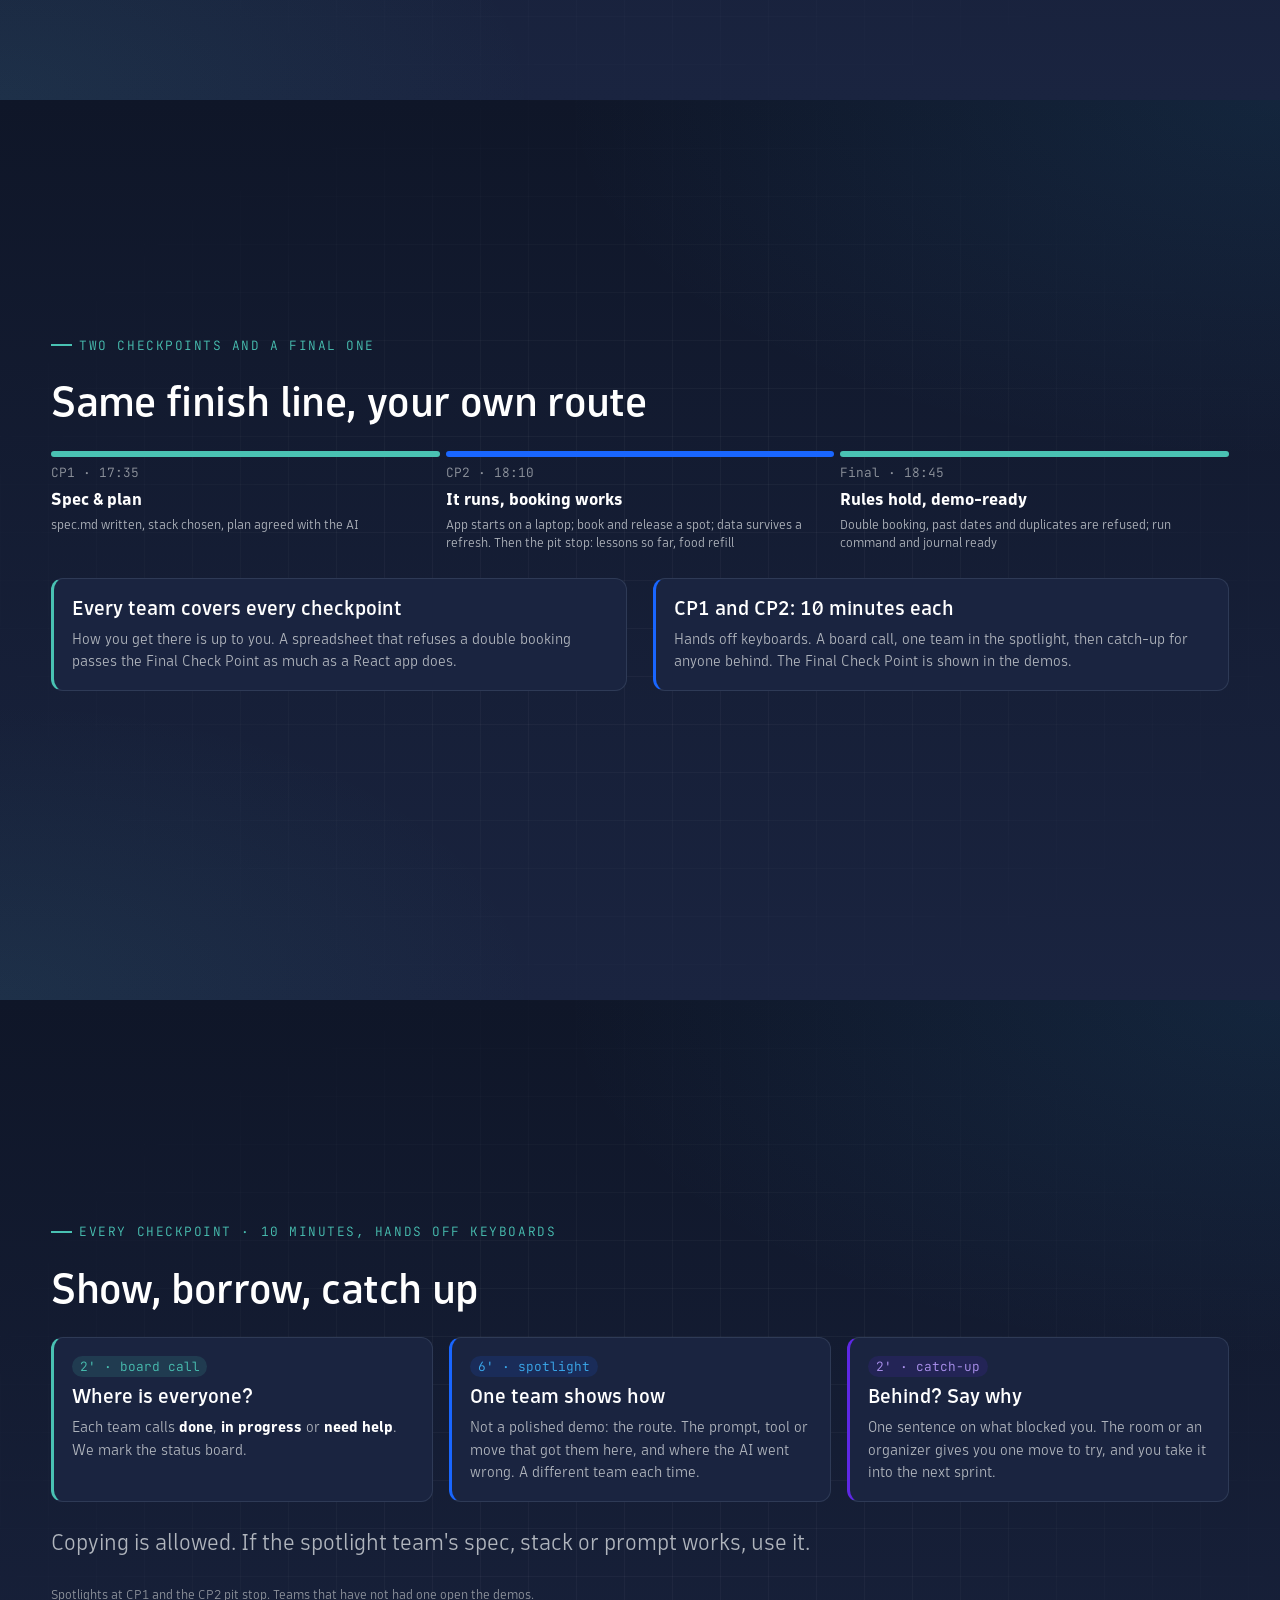
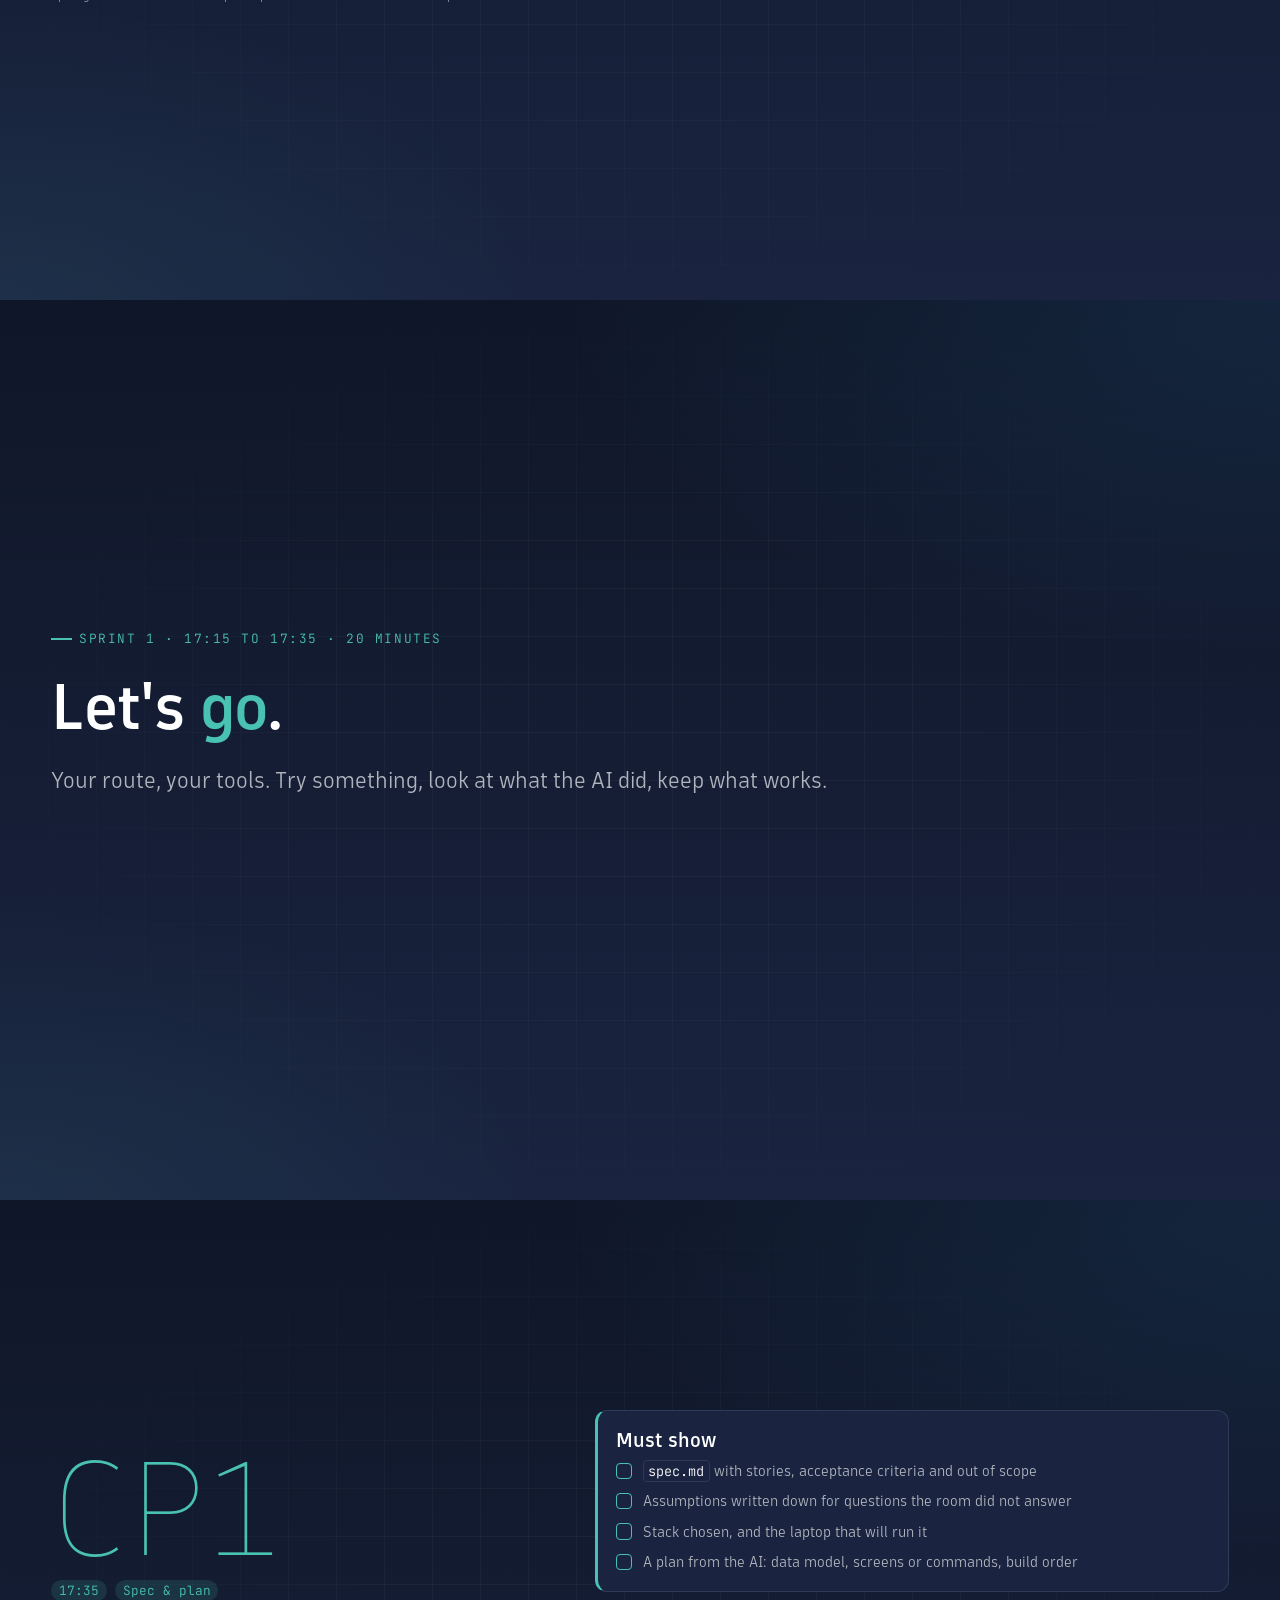
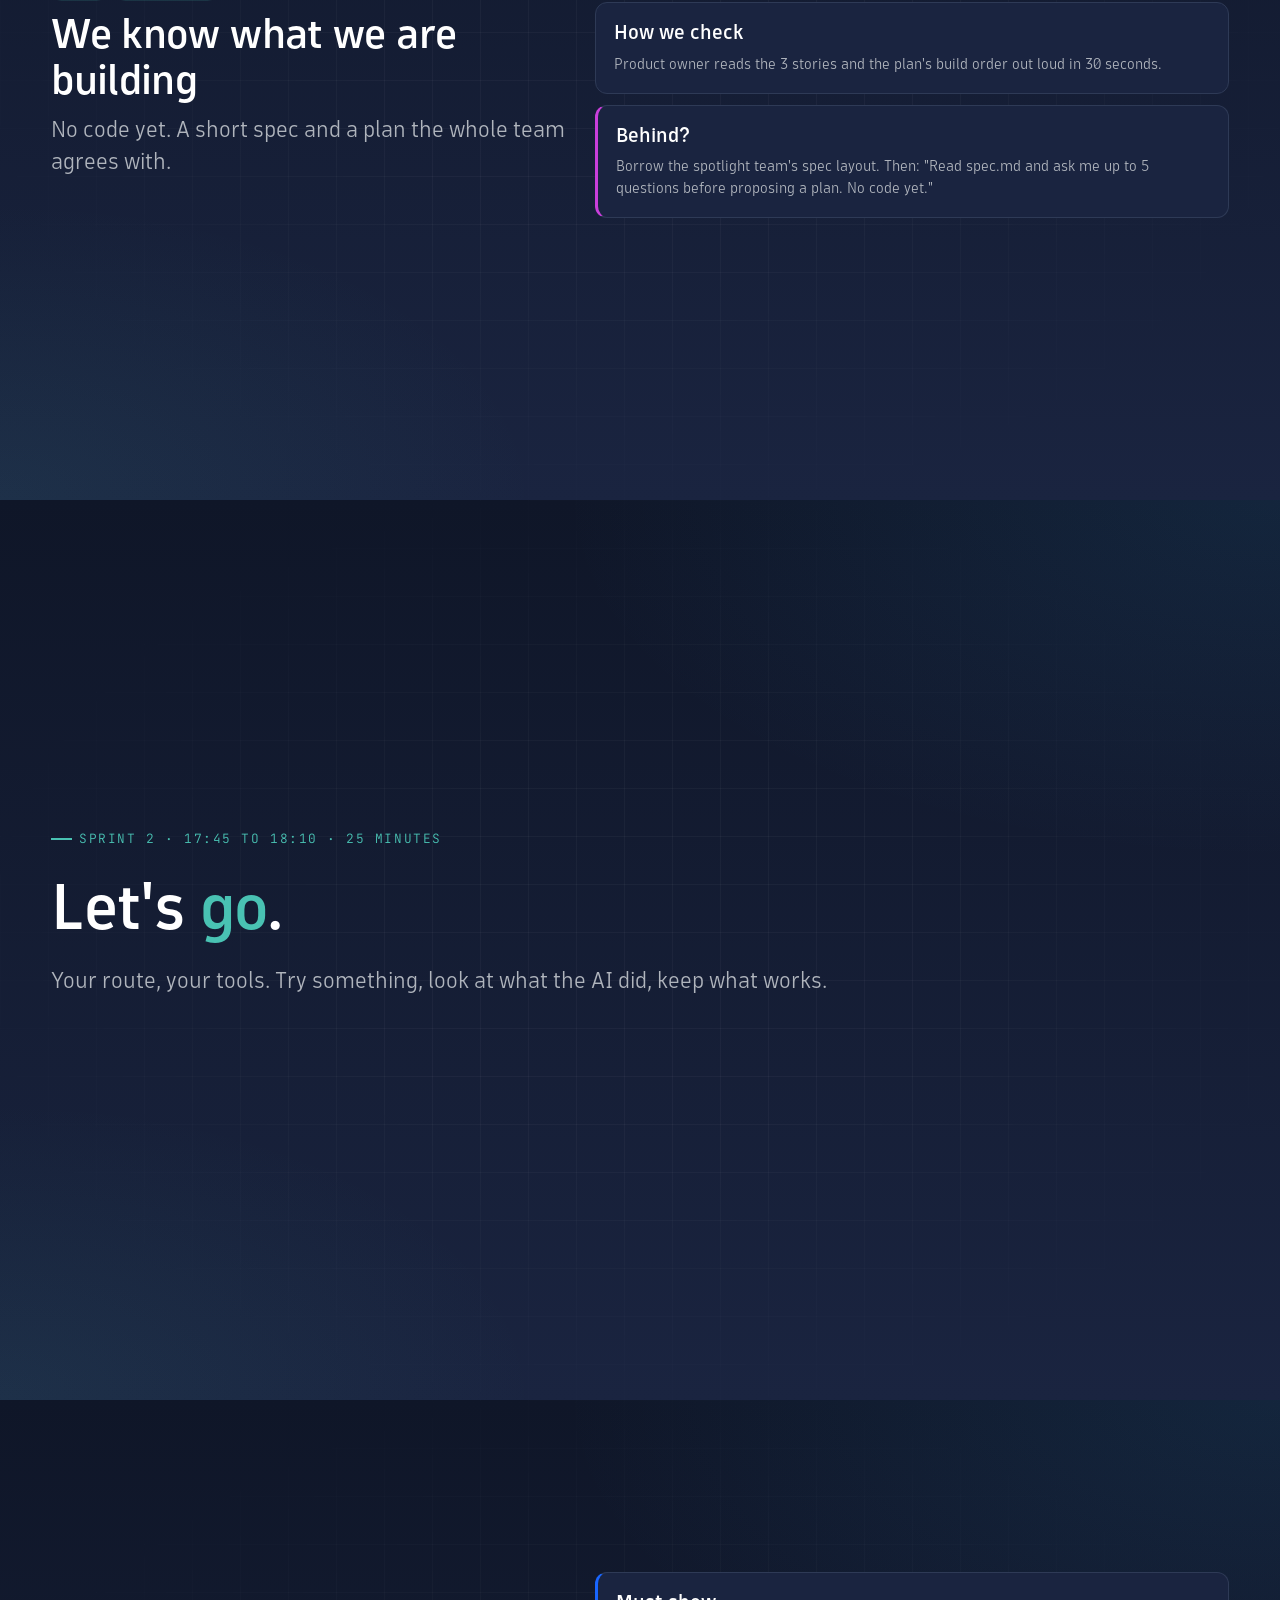
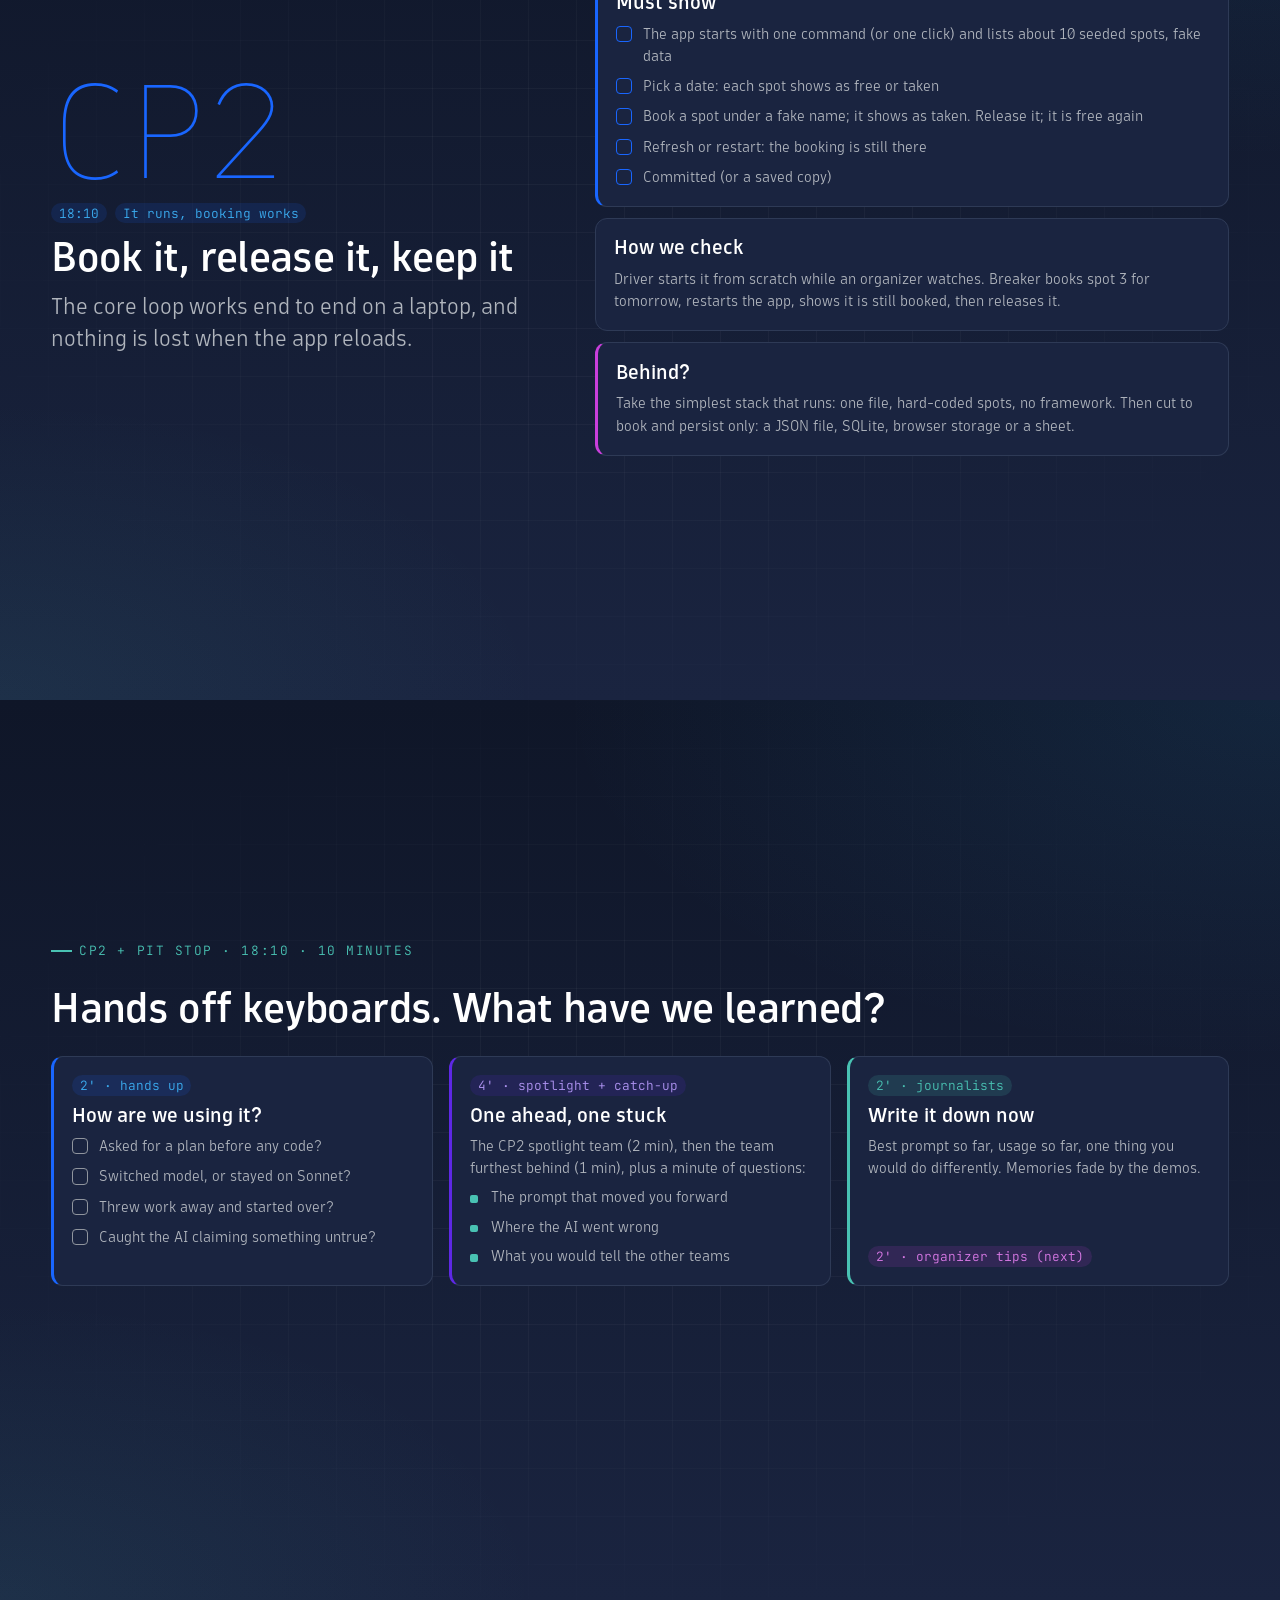
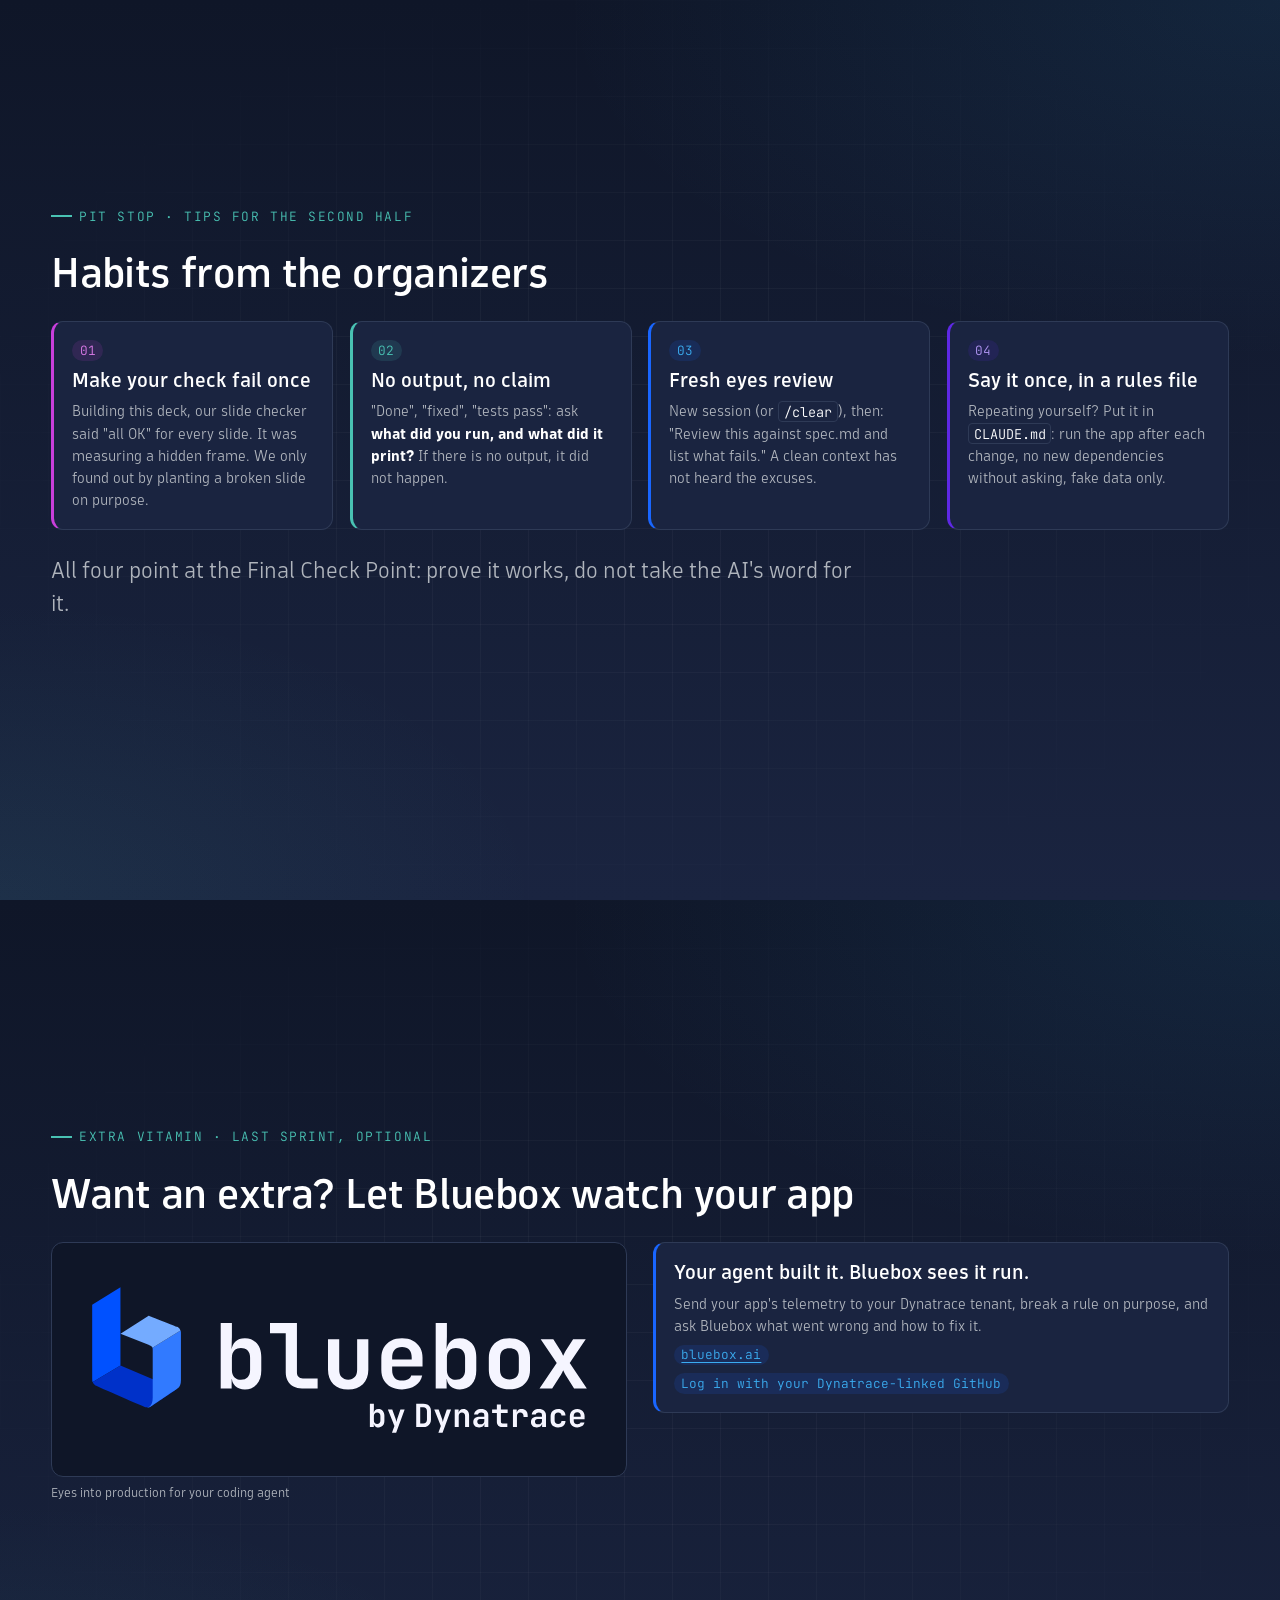
==== commit 151cf9a9: "Remove the journal.md slides from both decks Drop the "journal.md" template slide from the build dec" ====
--- a/build.html
+++ b/build.html
@@ -861,30 +861,6 @@
 </div>
     </div>
     <aside class="notes"><ul><li>Marks are saved in this browser only. Run the deck from the same laptop all session.</li><li>"Clear board" resets everything immediately, with no confirmation. Avoid it during the session.</li></ul></aside>
-</section>
-
-<!-- 15 JOURNAL -->
-<section class="slide">
-    <div class="slide-content">
-        <div class="eyebrow reveal">The Journalist's template</div>
-        <h2 class="reveal">journal.md</h2>
-        <div class="cols-2">
-            <pre class="reveal"><span class="p"># journal.md</span>
-<span class="k">Team / stack:</span>
-<span class="k">Tools &amp; models:</span>   e.g. Claude Code, Sonnet
-<span class="k">Usage:</span>            before ___  after ___
-<span class="k">Checkpoints:</span>      CP1 __ CP2 __ Final __
-<span class="k">Best prompt:</span>      (paste it)
-<span class="k">Where it went wrong:</span>
-<span class="k">How we caught it:</span>
-<span class="k">Next time we would:</span></pre>
-            <div class="reveal">
-                <p class="lede">Apps will differ by stack. The journals show <strong>how each team got there</strong>, and what it cost.</p>
-                <p class="small" style="margin-top:.8rem">Note the clock time you reached each checkpoint. It tells us where teams lose time.</p>
-            </div>
-        </div>
-    </div>
-    <aside class="notes"><ul><li>Start the journal at 17:15, not at the end. Usage "before" must be noted before the first prompt.</li></ul></aside>
 </section>
 
 <!-- 16 DEMOS -->
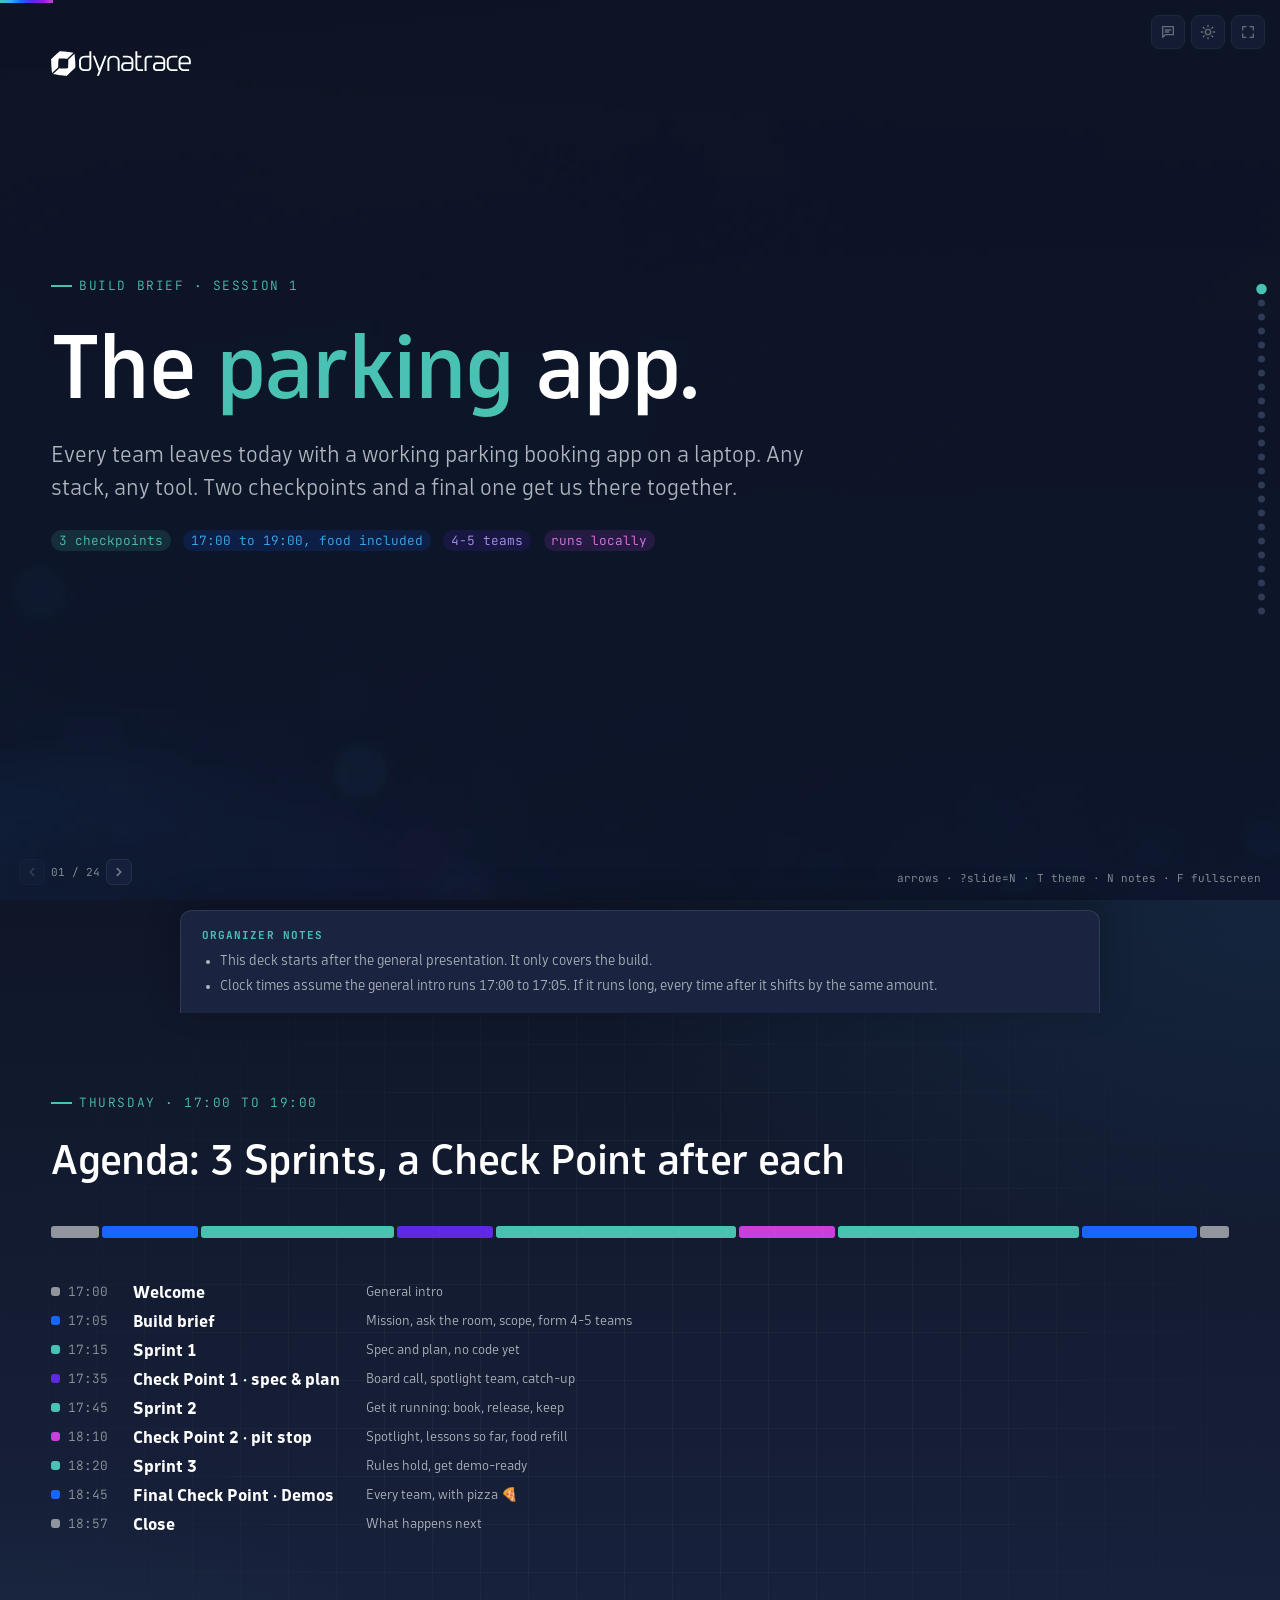
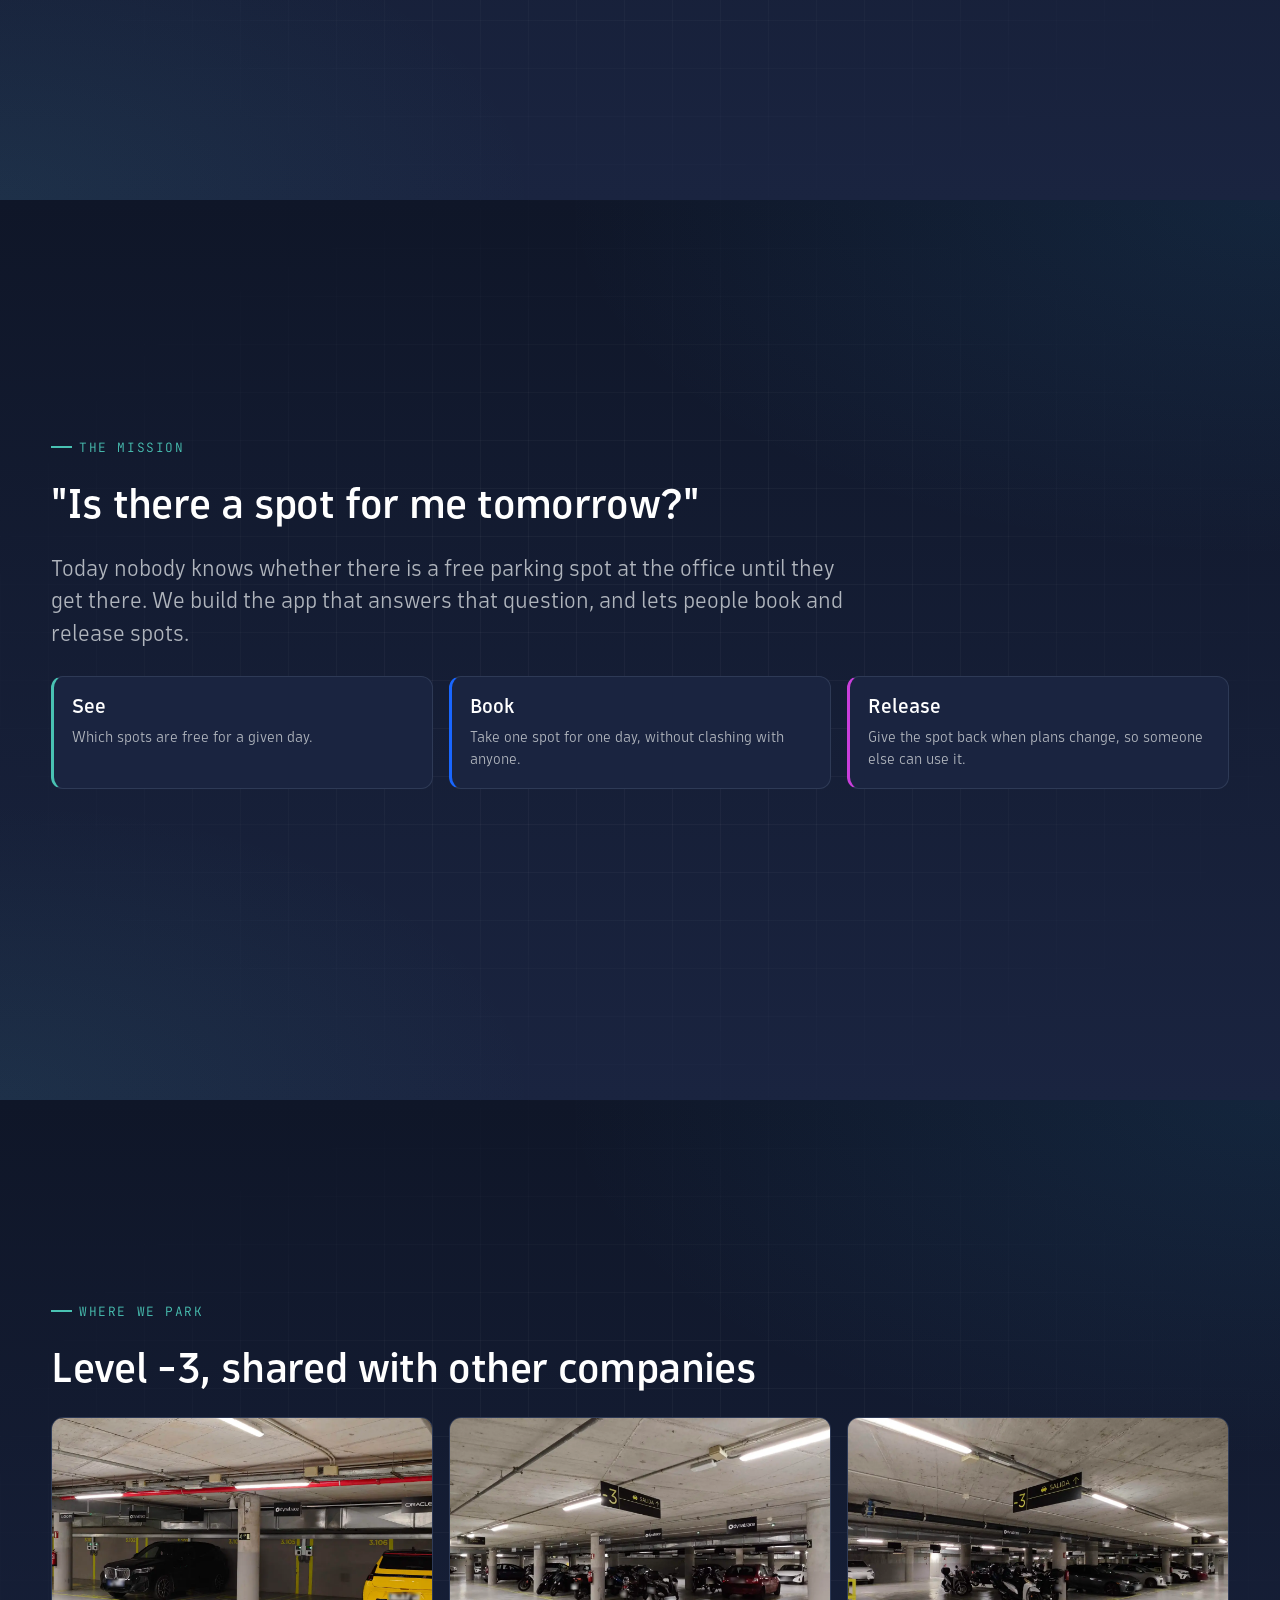
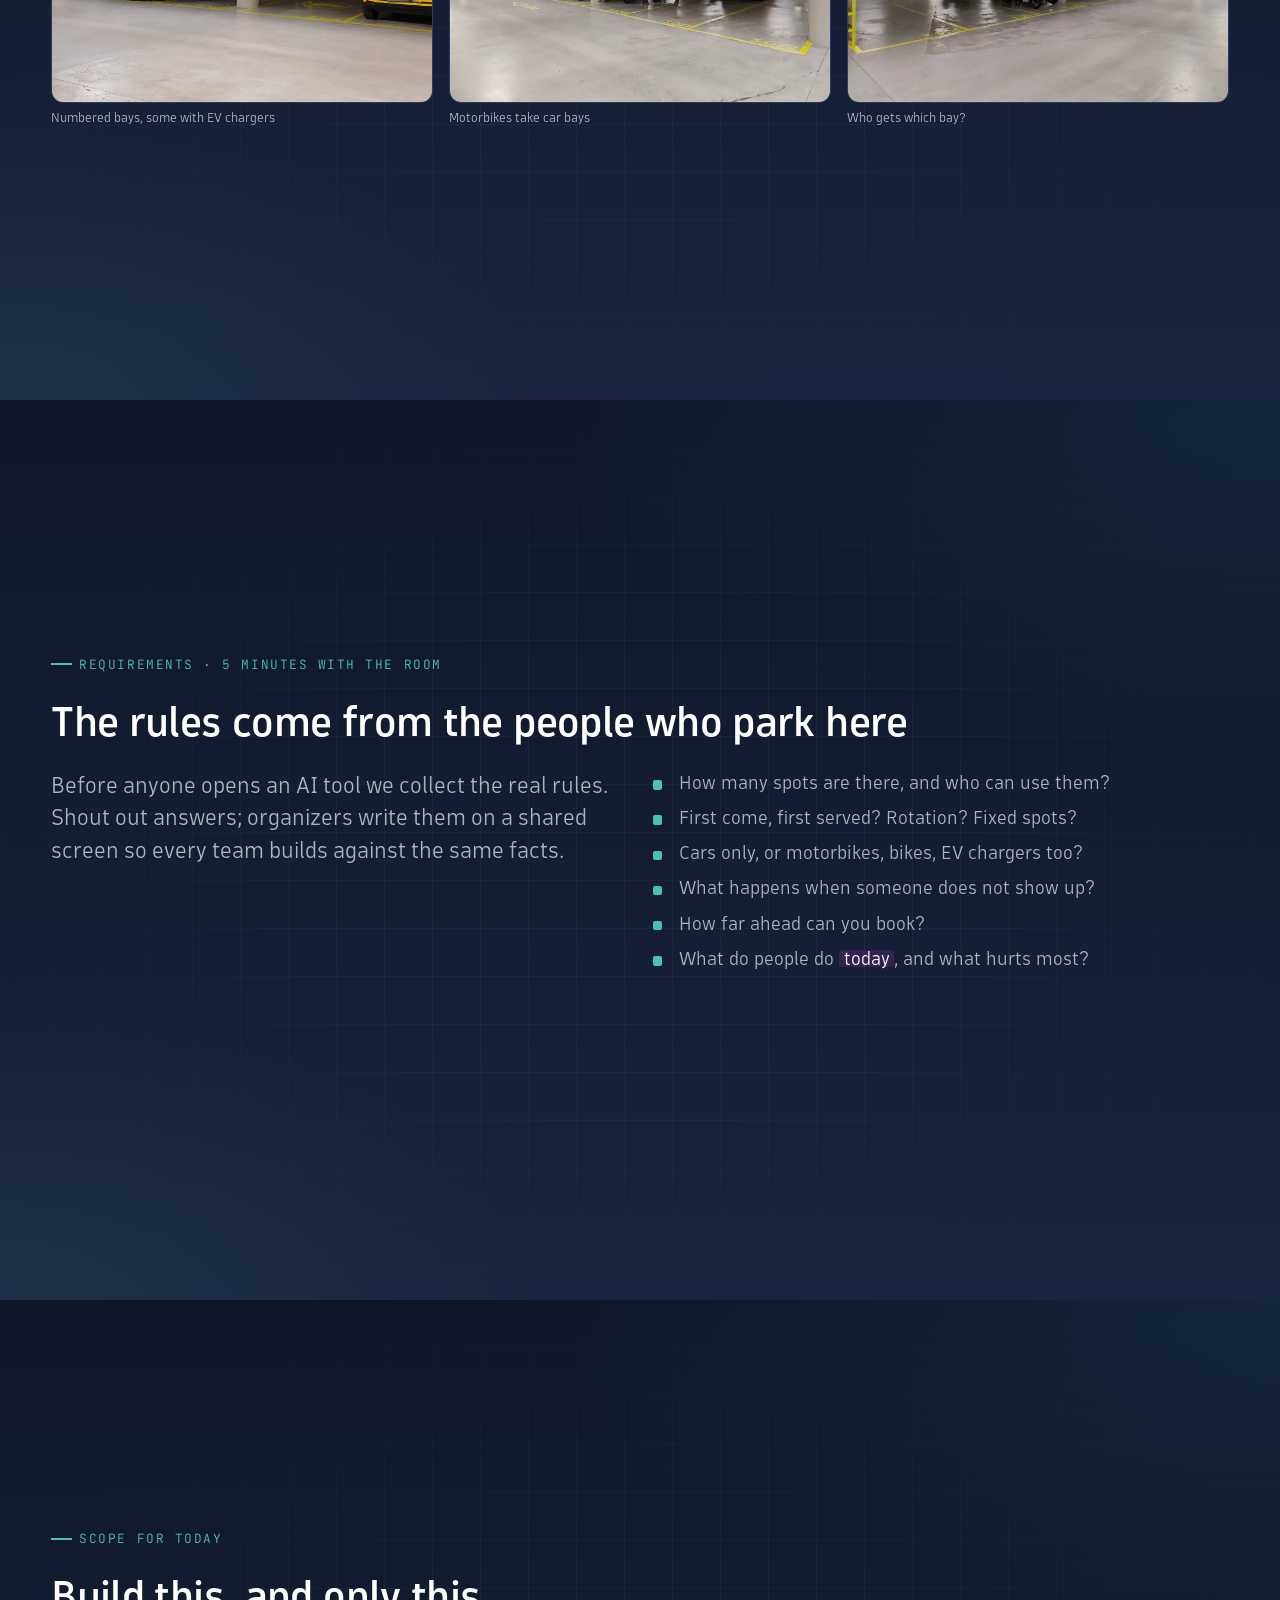
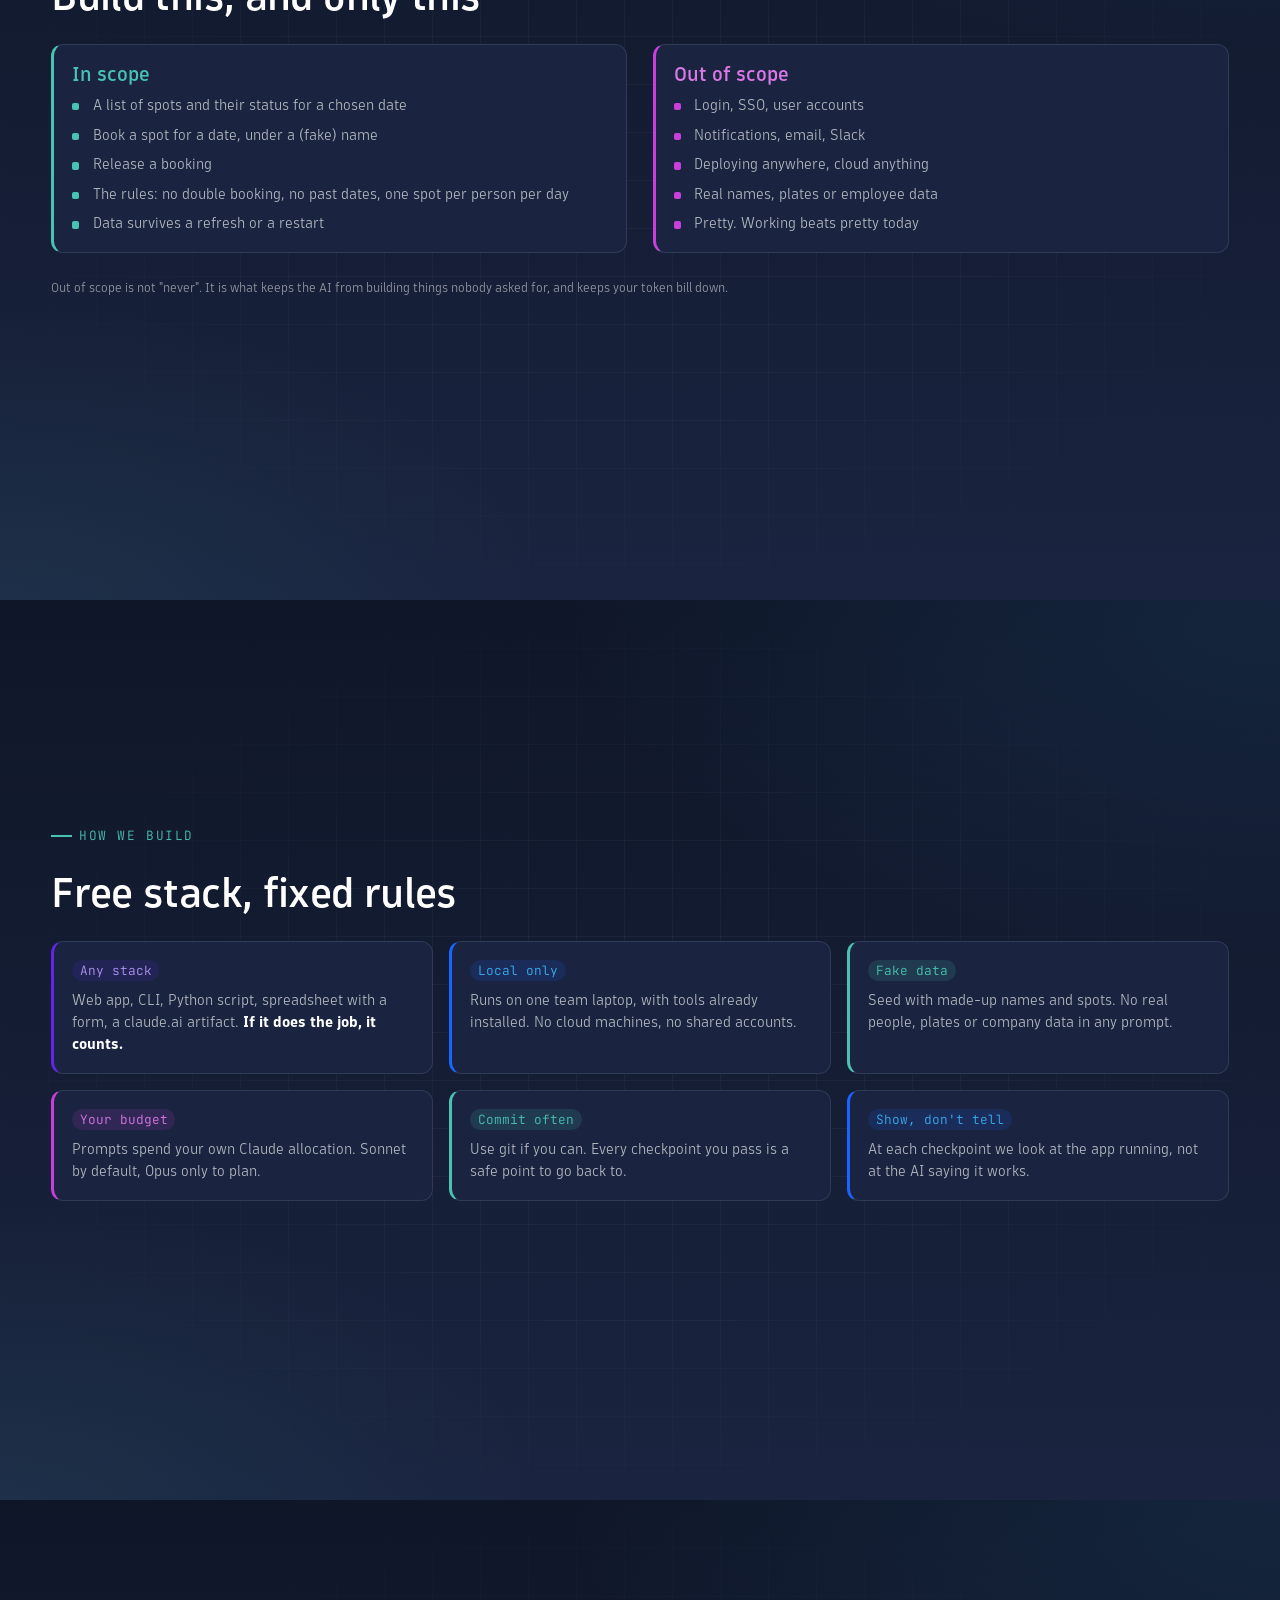
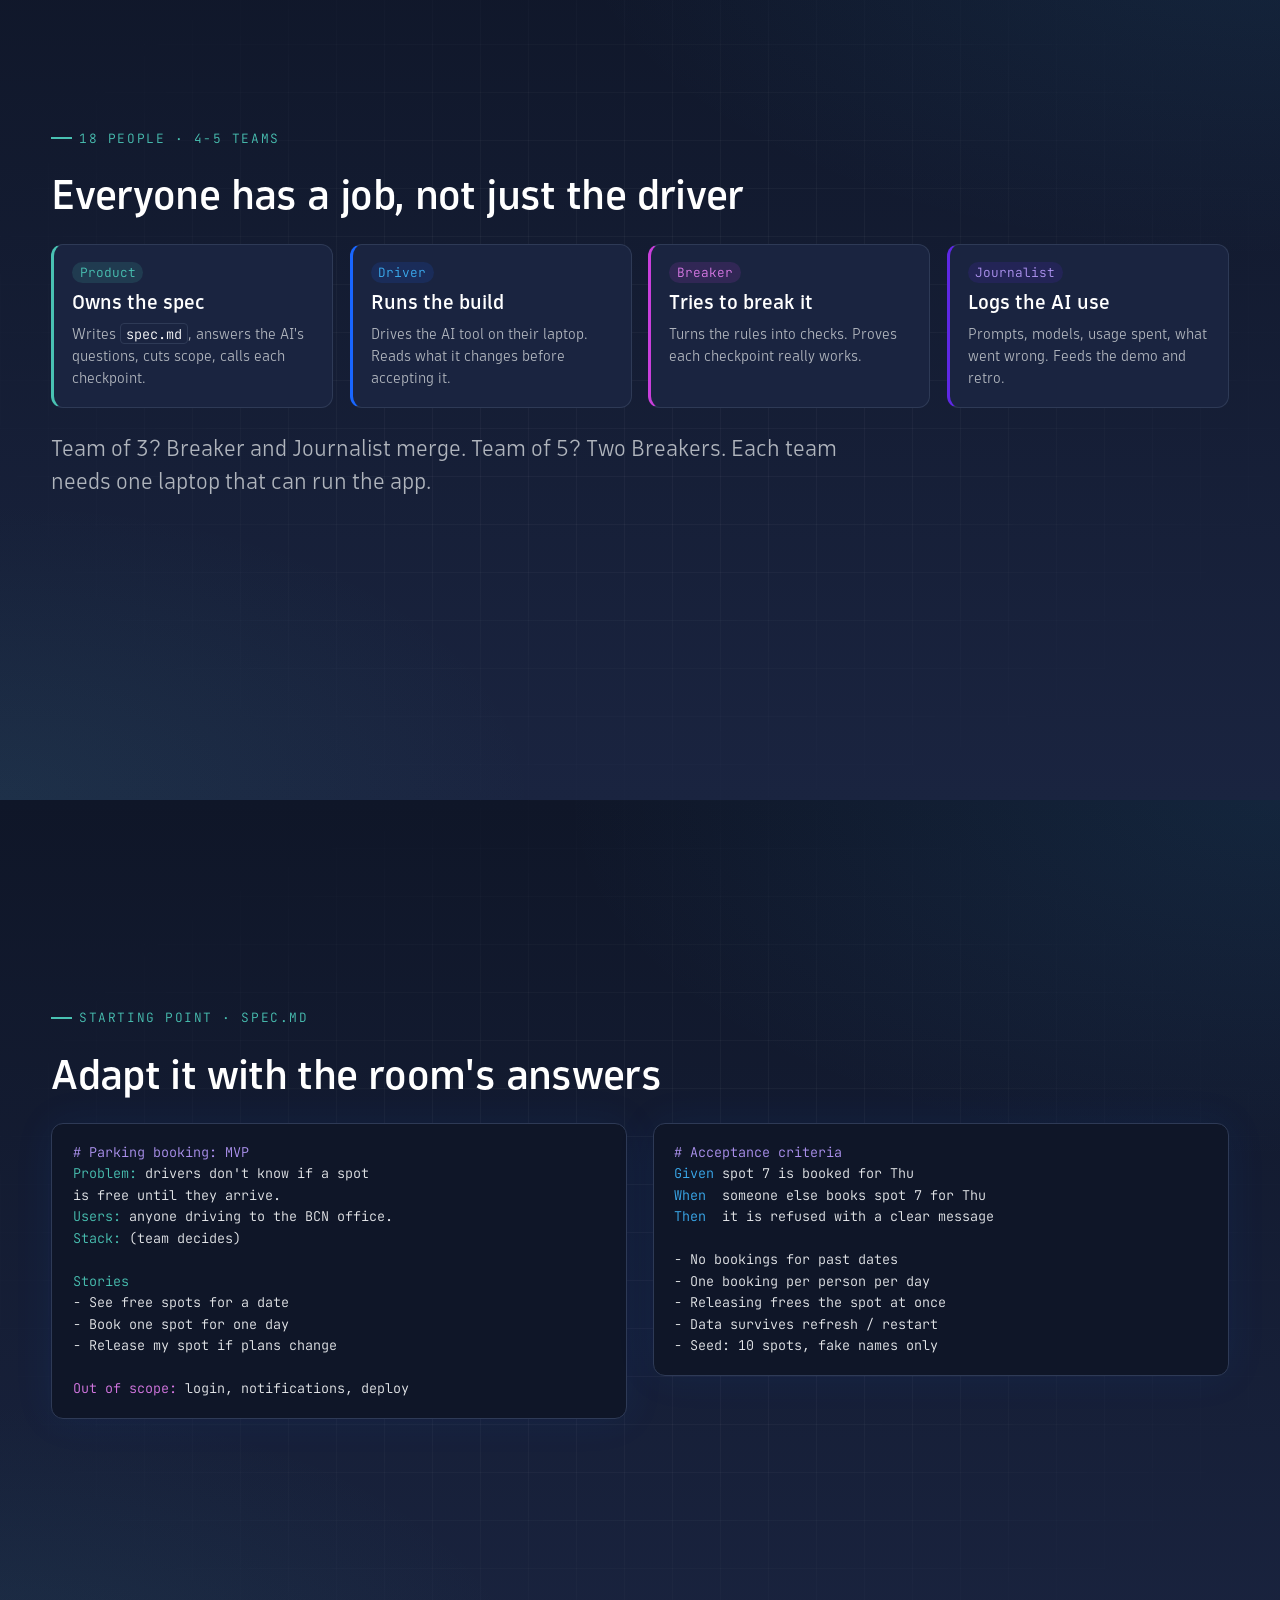
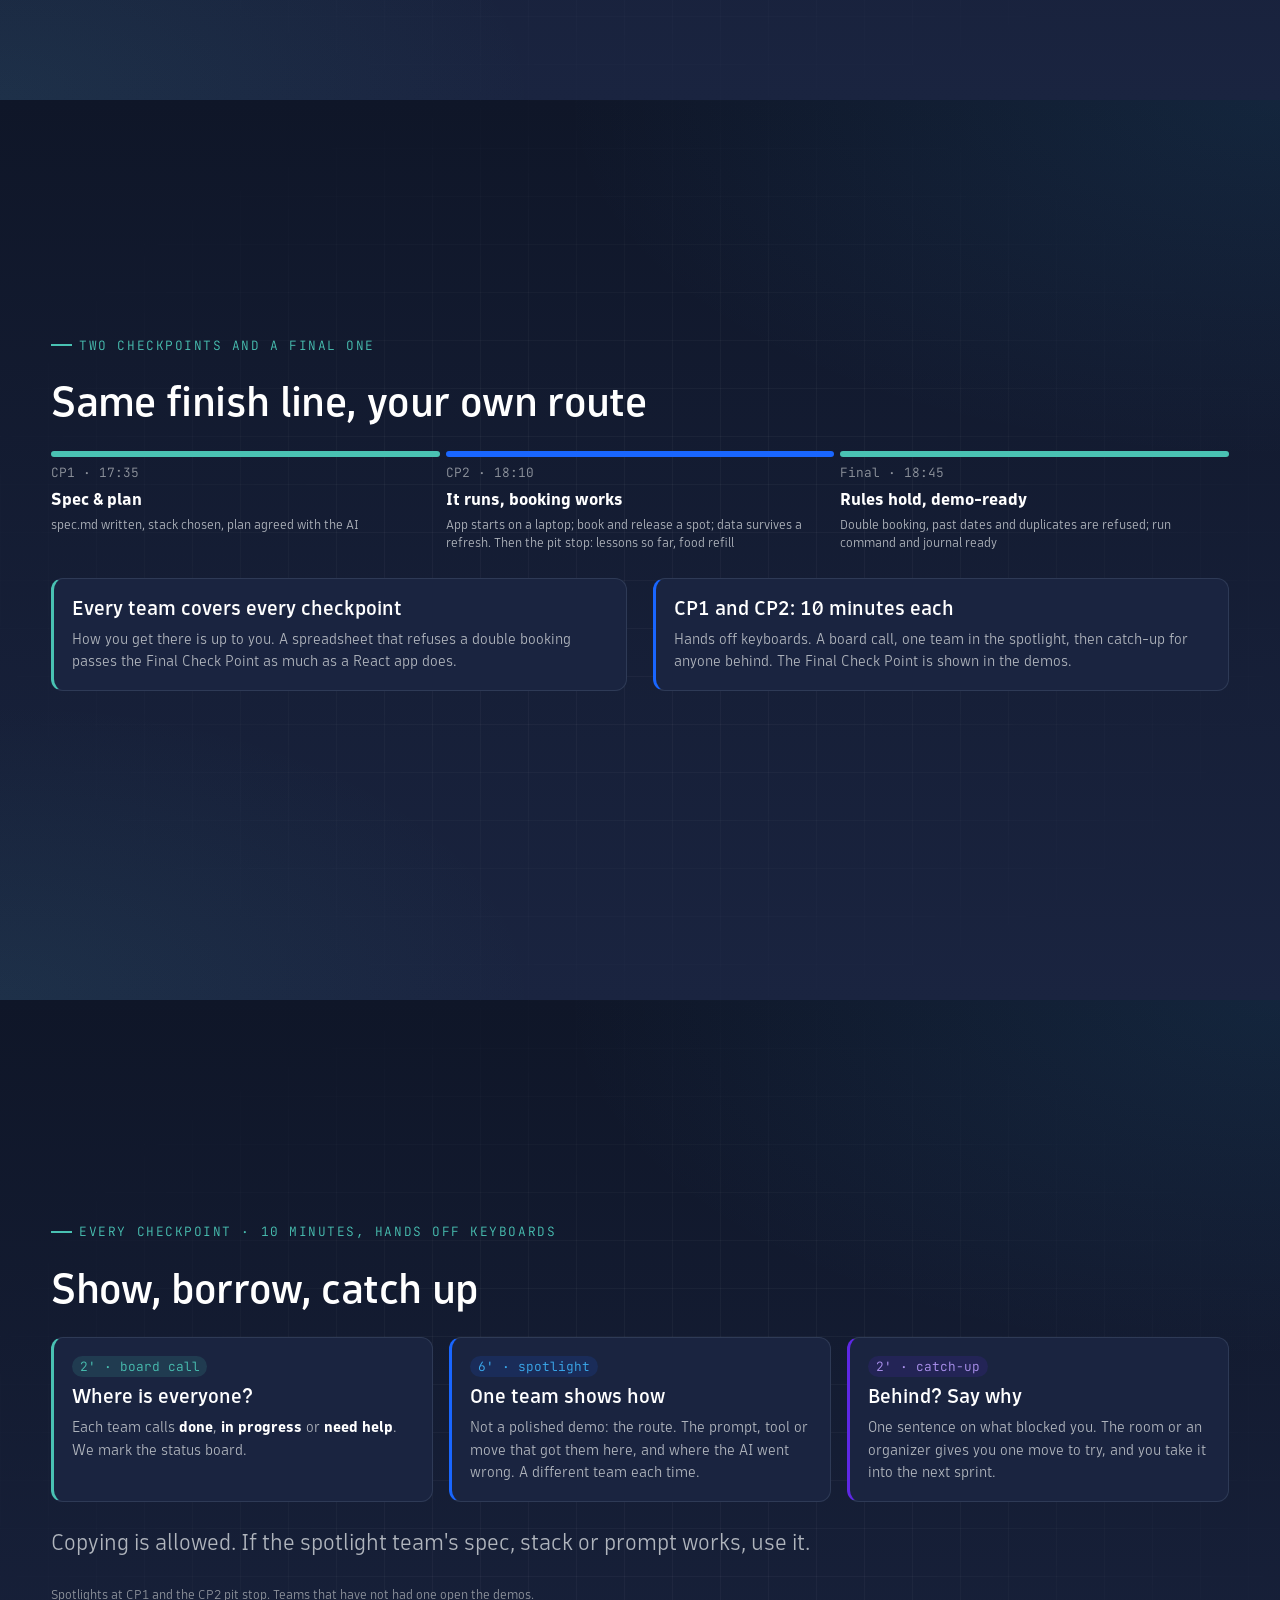
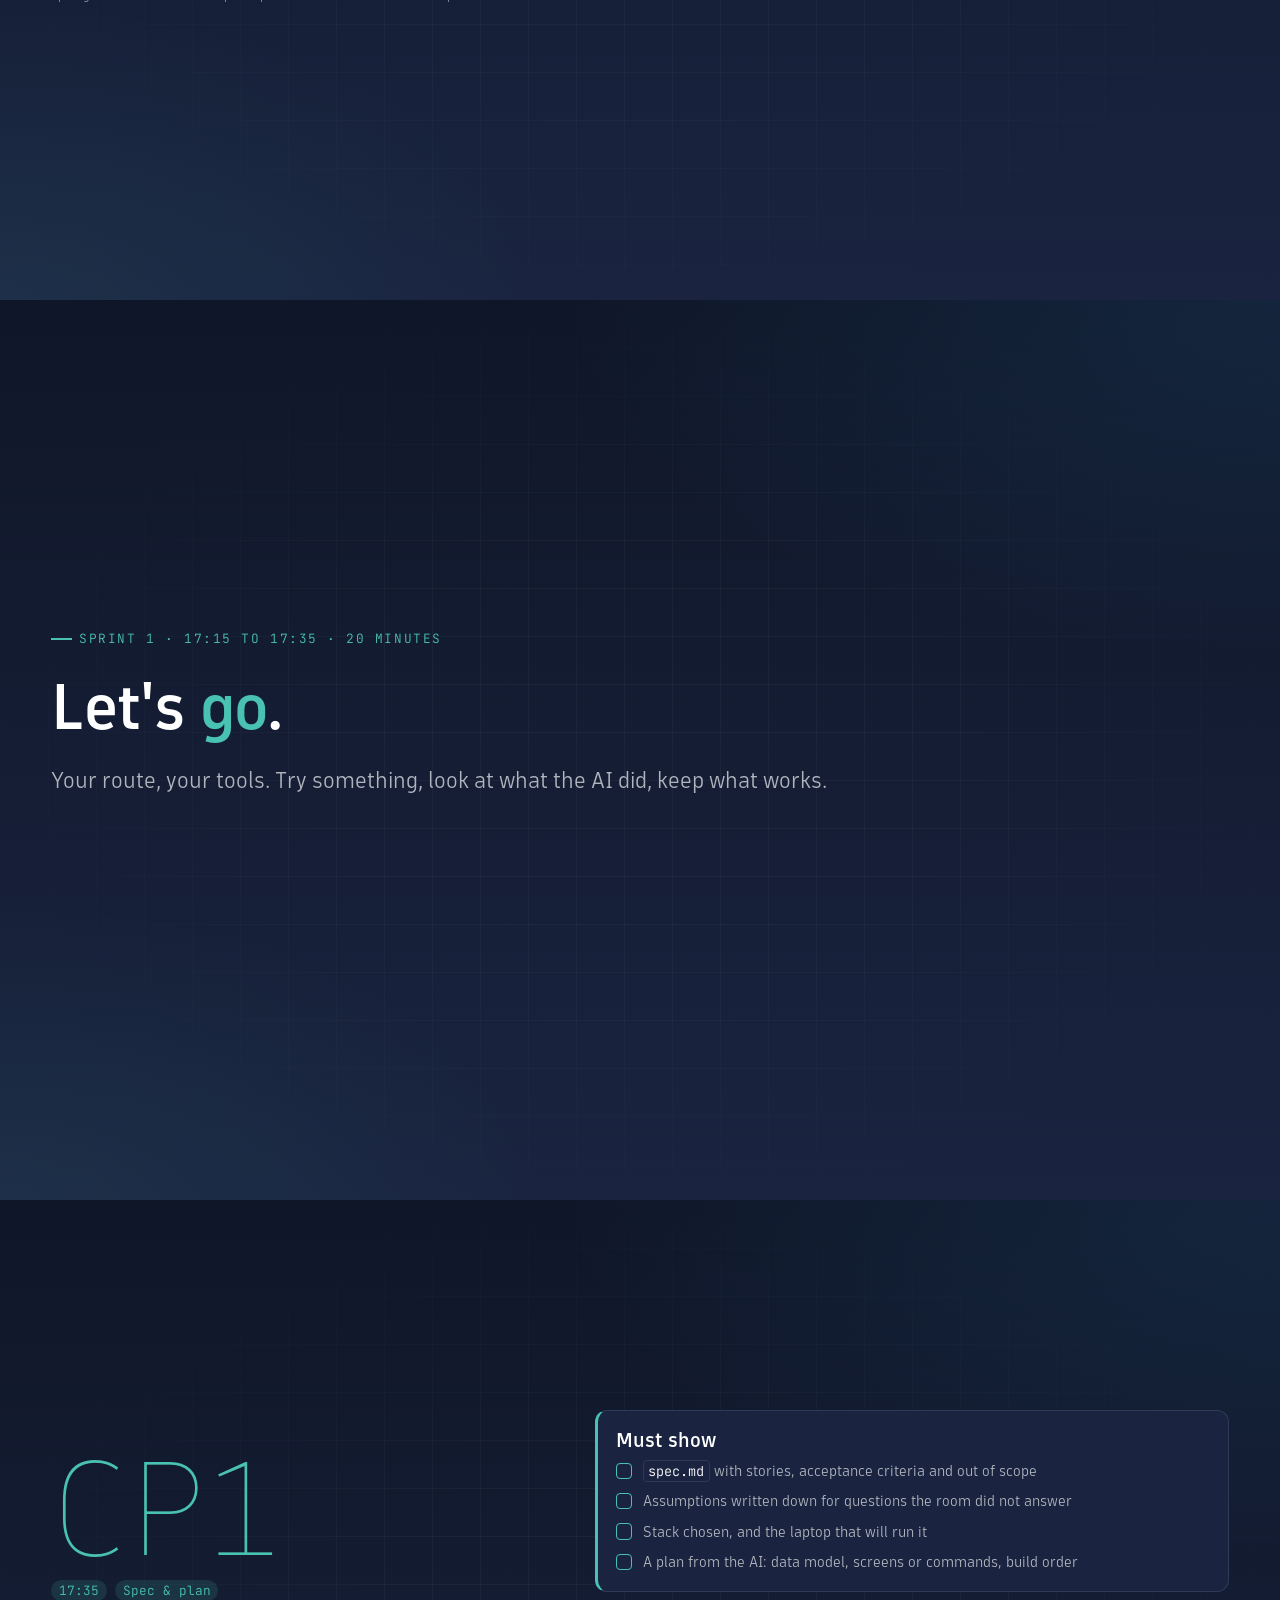
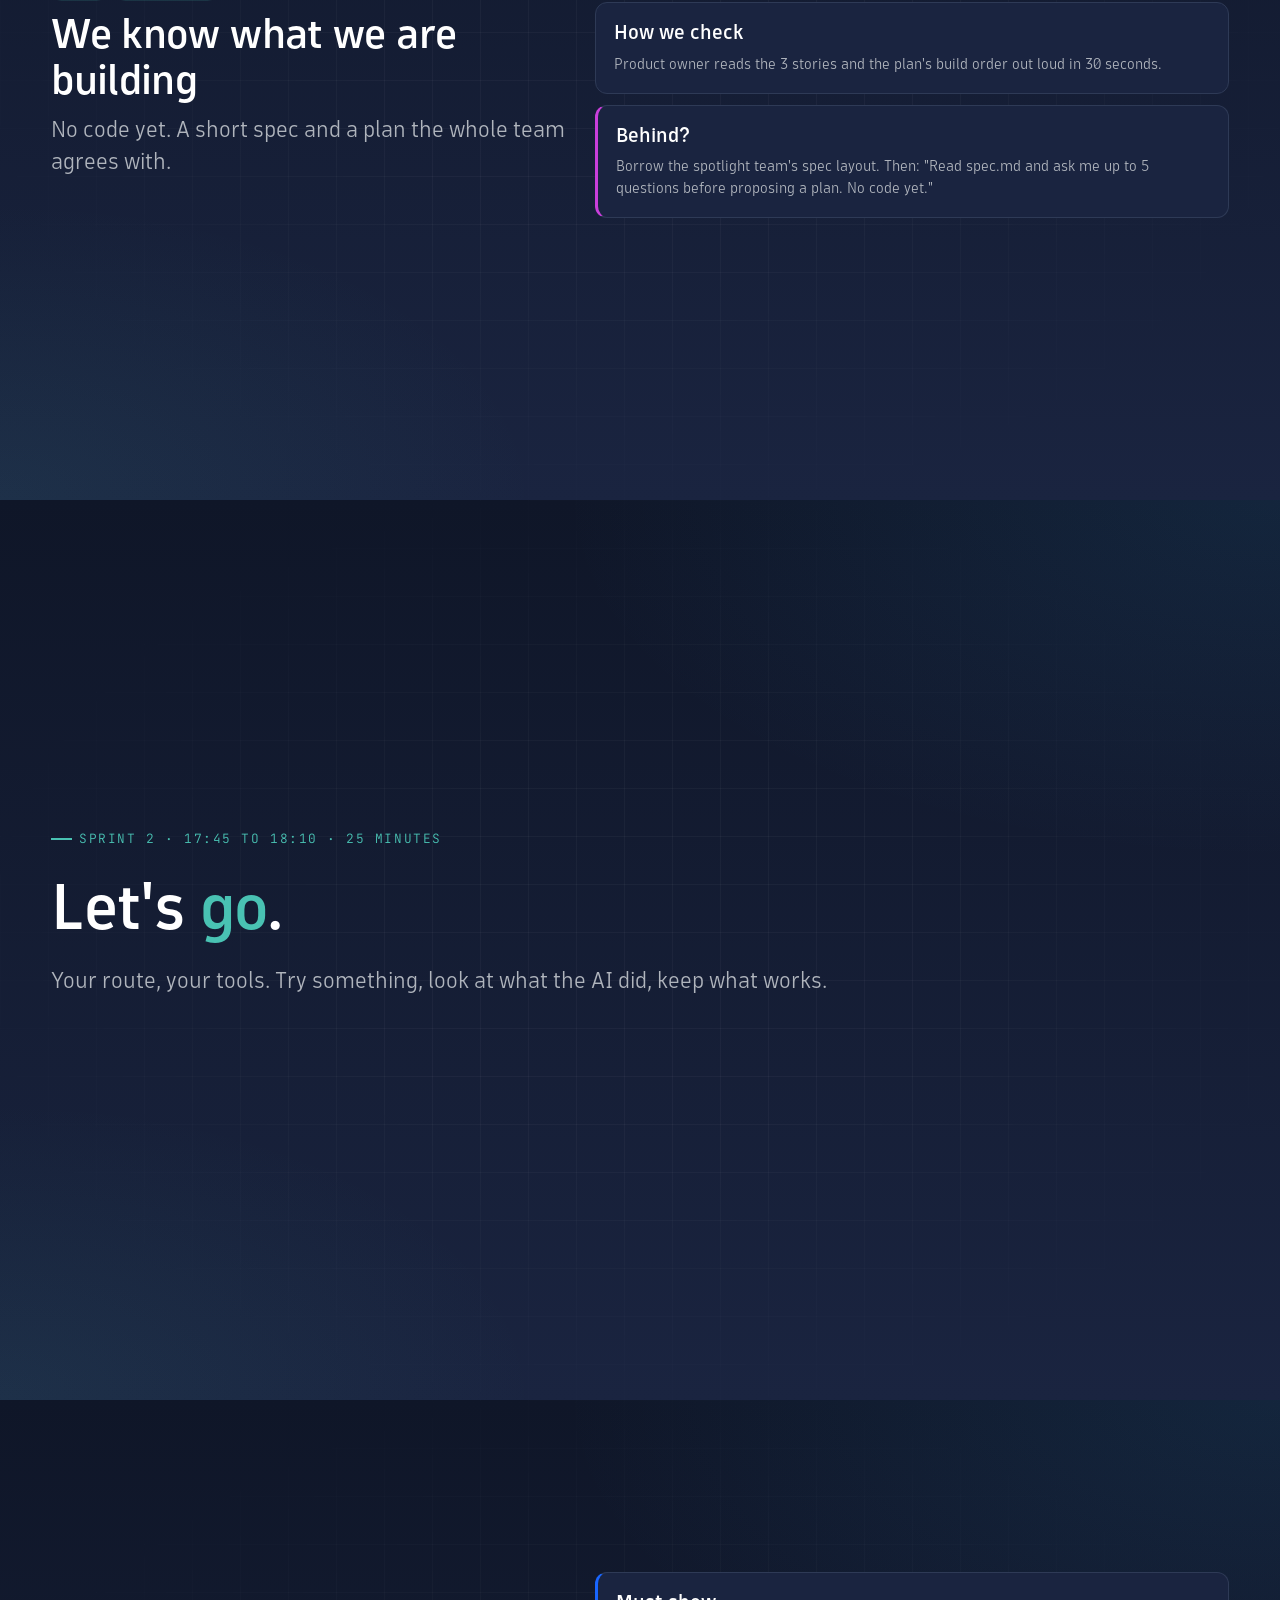
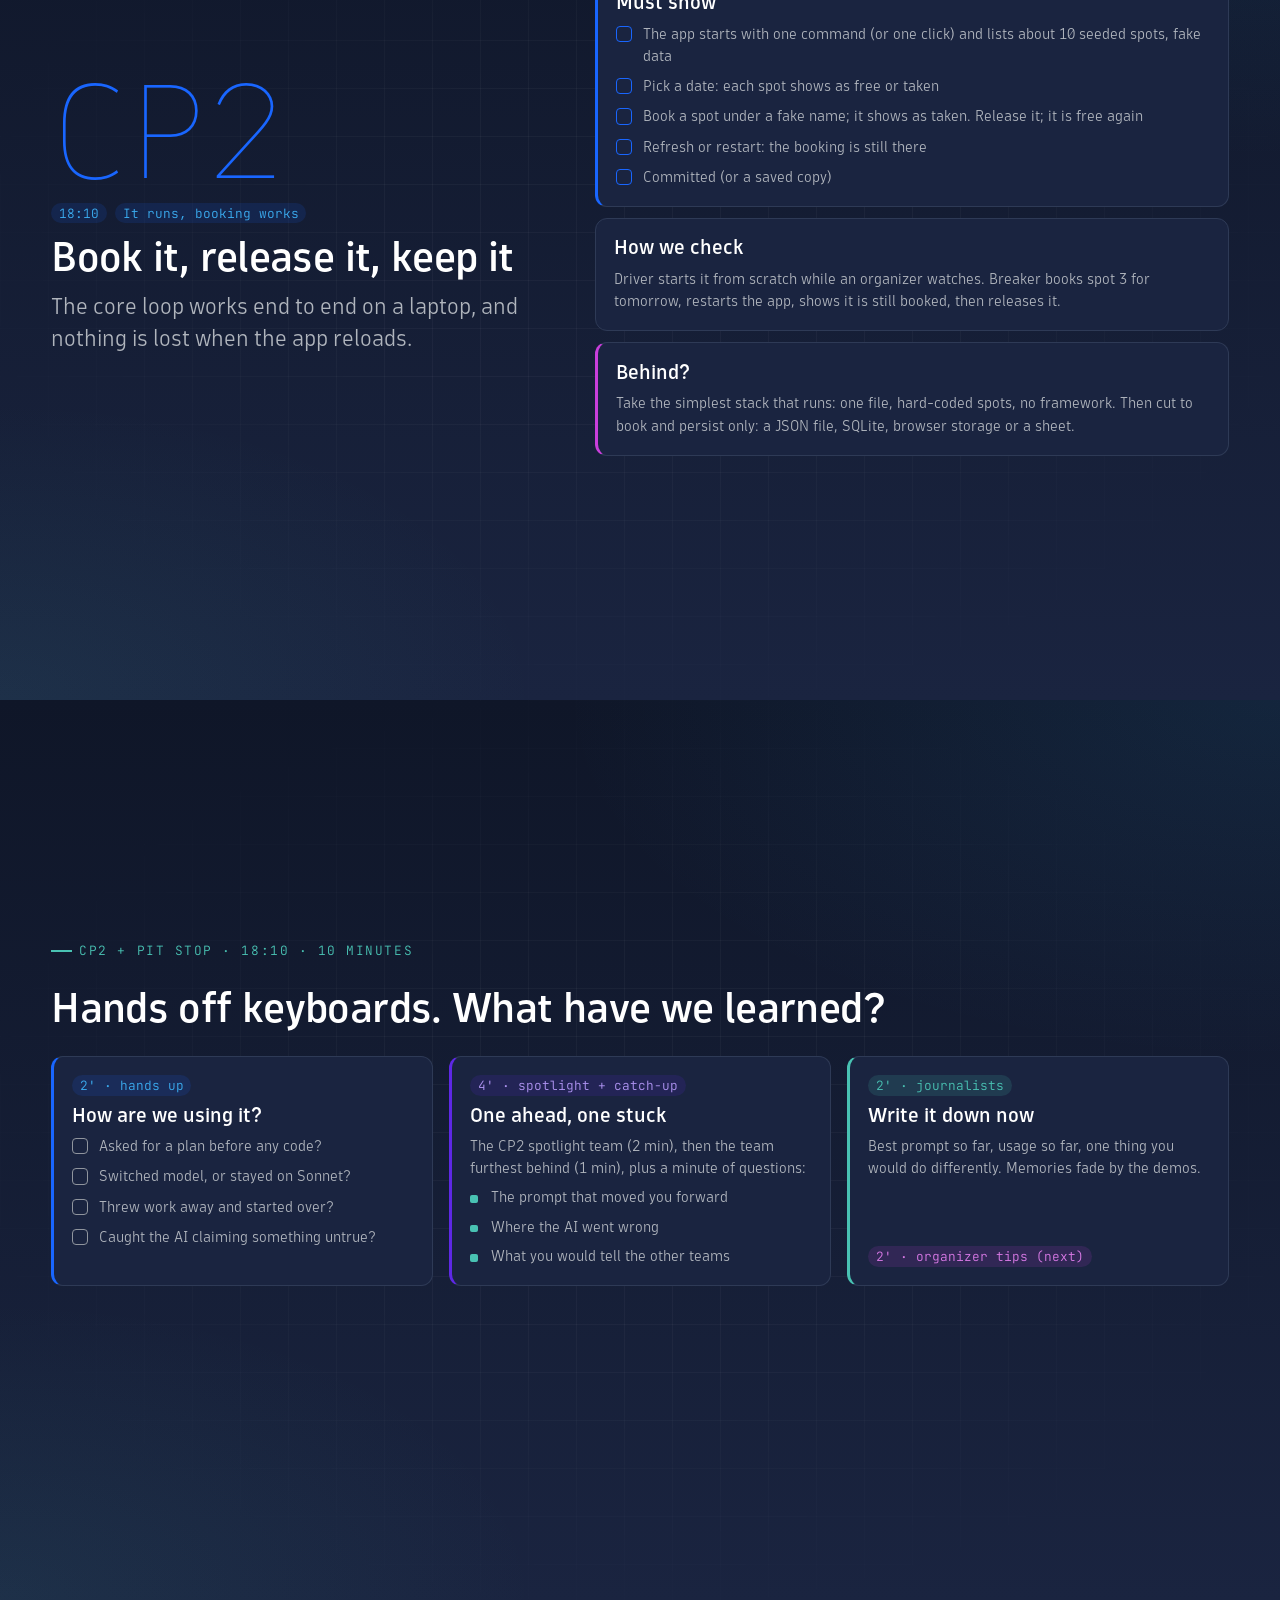
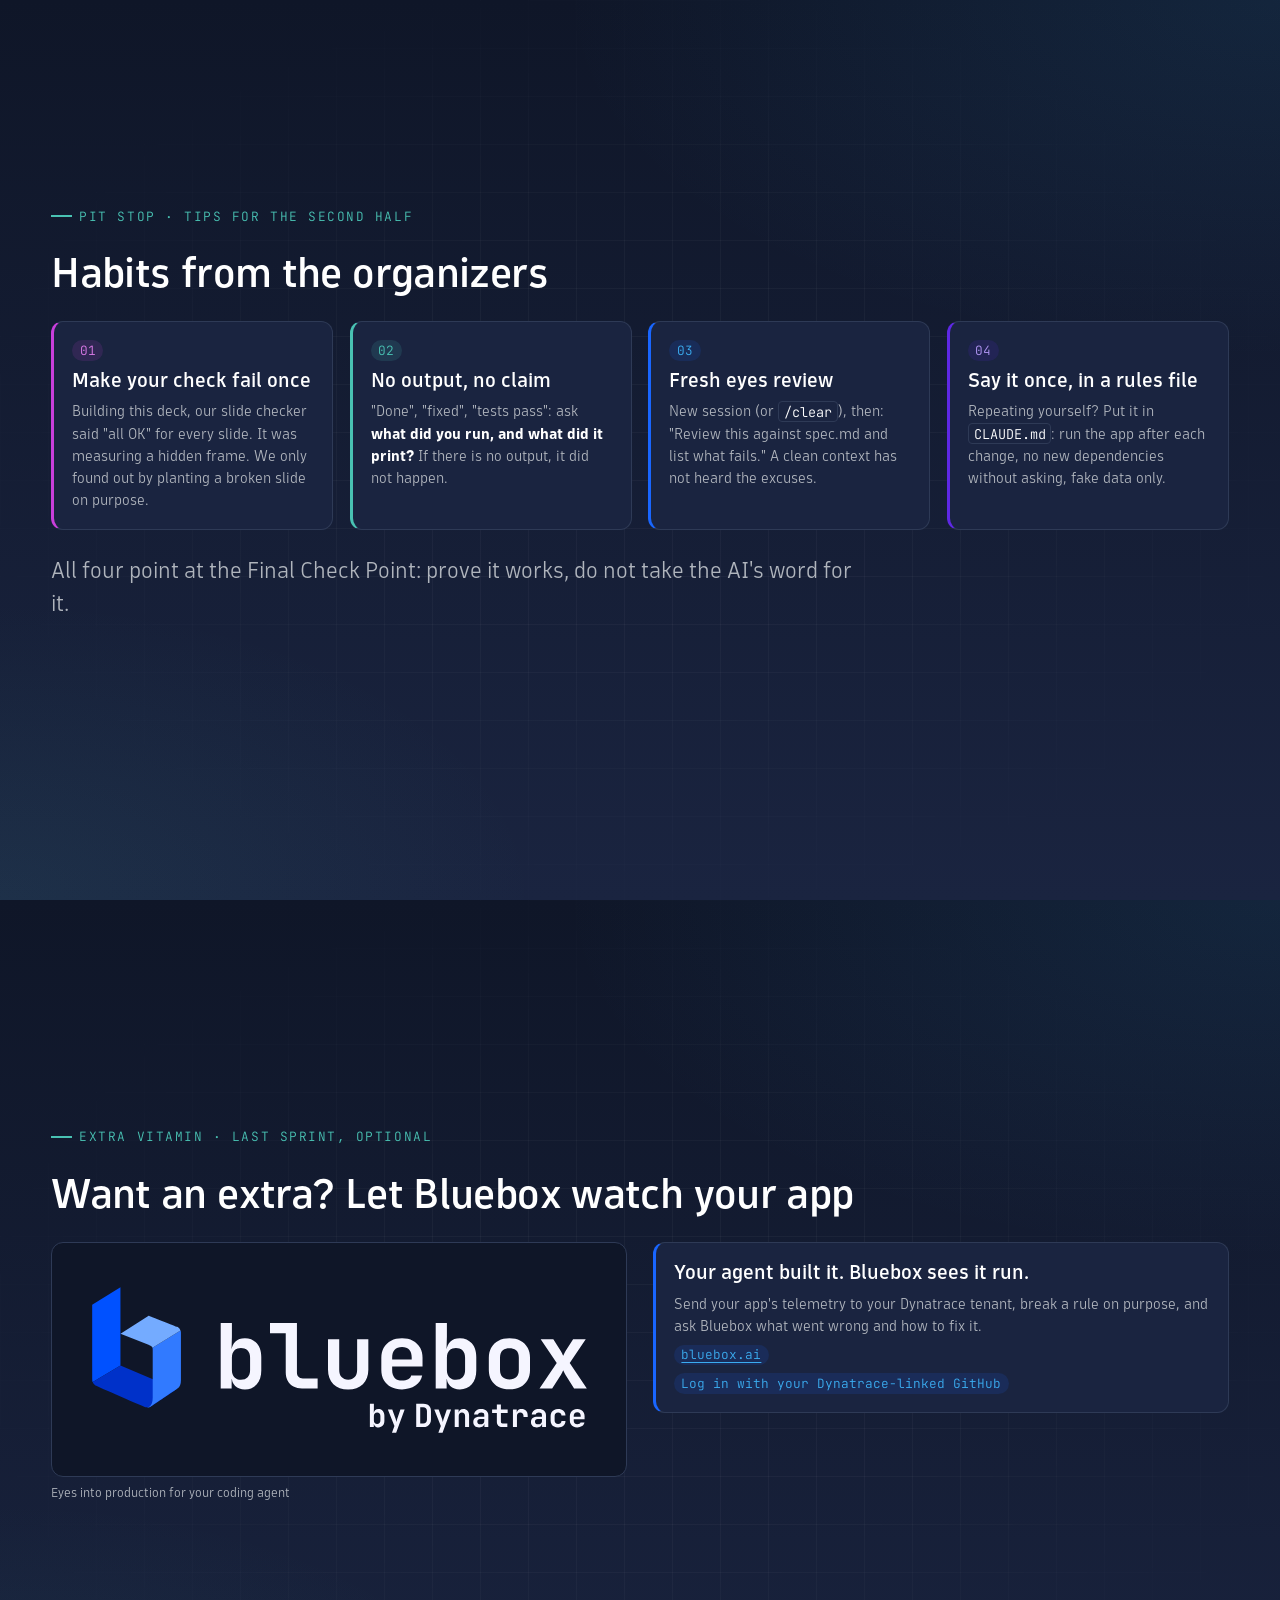
==== commit 74b96709: "Say pizza arrives around 19:00 and is eaten during the demos Remove the claim that food is there fro" ====
--- a/build.html
+++ b/build.html
@@ -392,7 +392,7 @@
         </div>
     </div>
     <div class="brand-mark"><svg viewBox="0 0 800 142" xmlns="http://www.w3.org/2000/svg" role="img" aria-label="Dynatrace"><g id="Background"/><g id="Vertical"/><g id="Horizontal"/><g id="Dynatrace_Color"/><g id="Variants"><g><g><g><path d="M578.6 37.2 560.2 37.2C555 37.2 551.4 38.2 549.2 40.4 547 42.5 545.9 46.2 545.9 51.2L545.9 114.8 534.9 114.8 534.9 50.4C535 45.5 535.8 40.2 538.4 36.2 543.1 28.7 552.1 27.3 558.8 27.3L578.7 27.3 578.7 37.2Z" fill="currentColor"/></g><g><path d="M507.6 104.8C502.4 104.8 498.8 103.8 496.6 101.6 494.4 99.5 493.3 96 493.3 91L493.3 37.2 516.4 37.2 516.4 27.3 493.3 27.3 493.3 1 482.3 1 482.3 91.6C482.4 96.5 483.2 101.8 485.8 105.8 490.5 113.3 499.5 114.7 506.2 114.7L526.1 114.7 526.1 104.8 507.6 104.8Z" fill="currentColor"/></g><path d="M219.3 1 219.3 27.2 196.2 27.2C182.2 27.2 173.7 31.4 168.4 36.5 160.3 44.4 160.3 55.7 160.3 56.9 160.3 58.3 160.3 83.7 160.3 85.1 160.3 86.3 160.3 97.6 168.4 105.5 173.6 110.6 182.1 114.8 196.2 114.8L206.5 114.8C213.2 114.8 222.2 113.3 226.9 105.9 229.4 101.9 230.3 96.6 230.4 91.7L230.4 1 219.3 1ZM216 101.7C213.8 103.8 210.2 104.9 205 104.9L195 104.9C185.9 104.9 180.2 102.3 176.8 98.9 172.7 94.9 171.3 89.6 171.3 85.5L171.3 56.6C171.3 52.5 172.7 47.2 176.8 43.2 180.3 39.8 185.9 37.2 195 37.2L219.2 37.2 219.2 91.1C219.3 96 218.2 99.5 216 101.7Z" fill="currentColor"/><path d="M678.2 43.2C681.7 39.8 687.3 37.2 696.4 37.2L722.9 37.2 722.9 27.3 697.5 27.3C683.5 27.3 675 31.5 669.7 36.6 661.6 44.5 661.6 55.8 661.6 57 661.6 57.8 661.6 84.4 661.6 85.2 661.6 86.4 661.6 97.7 669.7 105.6 674.9 110.7 683.4 114.9 697.5 114.9L722.9 114.9 722.9 105 696.4 105C687.3 105 681.6 102.4 678.2 99 674.1 95 672.7 89.7 672.7 85.6L672.7 56.6C672.7 52.5 674.1 47.1 678.2 43.2Z" fill="currentColor"/><path d="M470.9 56.9C470.9 55.7 470.9 44.4 462.8 36.5 457.6 31.4 449.1 27.2 435 27.2L410.5 27.2 410.5 37.1 436.1 37.1C445.2 37.1 450.9 39.7 454.3 43.1 458.4 47.1 459.8 52.4 459.8 56.5L459.8 65 424.7 65C418 65 409 66.5 404.3 73.9 401.8 77.9 400.9 83.2 400.8 88.1L400.8 91.6C400.9 96.5 401.7 101.8 404.3 105.8 409 113.3 418 114.7 424.7 114.7L447 114.7C453.7 114.7 462.7 113.2 467.4 105.8 469.9 101.8 470.8 96.5 470.9 91.6 470.9 91.6 470.9 62.6 470.9 56.9ZM456.6 101.7C454.4 103.8 450.8 104.9 445.6 104.9L426.2 104.9C421 104.9 417.4 103.9 415.2 101.7 413 99.5 412 96 412 91.1L412 88.7C412 83.7 413.1 80.2 415.3 78.1 417.5 76 421.1 74.9 426.3 74.9L459.9 74.9 459.9 91.1C459.9 96 458.8 99.5 456.6 101.7Z" fill="currentColor"/><path d="M652.9 56.9C652.9 55.7 652.9 44.4 644.8 36.5 639.6 31.4 631.1 27.2 617 27.2L592.5 27.2 592.5 37.1 618.1 37.1C627.2 37.1 632.9 39.7 636.3 43.1 640.4 47.1 641.8 52.4 641.8 56.5L641.8 65 606.7 65C600 65 591 66.5 586.3 73.9 583.8 77.9 582.9 83.2 582.8 88.1L582.8 91.6C582.9 96.5 583.7 101.8 586.3 105.8 591 113.3 600 114.7 606.7 114.7L629 114.7C635.7 114.7 644.7 113.2 649.4 105.8 651.9 101.8 652.8 96.5 652.9 91.6 652.9 91.6 652.9 62.6 652.9 56.9ZM638.6 101.7C636.4 103.8 632.8 104.9 627.6 104.9L608.2 104.9C603 104.9 599.4 103.9 597.2 101.7 595 99.5 594 96 594 91.1L594 88.7C594 83.7 595.1 80.2 597.3 78.1 599.5 76 603.1 74.9 608.3 74.9L641.9 74.9 641.9 91.1C641.9 96 640.8 99.5 638.6 101.7Z" fill="currentColor"/><path d="M317.8 27.2 306.3 27.2 278.4 99.8 250.5 27.2 239.1 27.2 272.7 114.7 262.6 141 274.1 141Z" fill="currentColor"/><path d="M392.2 56.9C392.2 55.7 392.2 44.4 384.2 36.5 379.1 31.5 371 27.4 357.8 27.2L356.6 27.2C343.4 27.4 335.3 31.5 330.2 36.5 322.2 44.4 322.2 55.7 322.2 56.9 322.2 58.3 322.2 110.3 322.2 114.8L333.2 114.8 333.2 56.6C333.2 52.5 334.5 47.2 338.6 43.2 342 39.9 348.5 37.3 357.2 37.2 365.9 37.3 372.4 39.9 375.8 43.2 379.8 47.2 381.2 52.5 381.2 56.6L381.2 114.8 392.2 114.8C392.2 110.3 392.2 58.3 392.2 56.9Z" fill="currentColor"/><path d="M791 36.5C785.9 31.5 777.8 27.4 764.6 27.2L763.4 27.2C750.2 27.4 742.1 31.5 737 36.5 729 44.4 729 55.7 729 56.9L729 85.1C729 86.3 729 97.6 737 105.5 742.1 110.5 750.2 114.6 763.4 114.8L789.4 114.8 789.4 104.8 764 104.8C755.3 104.7 748.8 102.1 745.4 98.8 741.4 94.8 740 89.5 740 85.4L740 75.1 799 75.1 799 56.9C799.1 55.7 799.1 44.4 791 36.5ZM740.1 65.2 740.1 56.6C740.1 52.5 741.4 47.2 745.5 43.2 748.9 39.9 755.4 37.3 764.1 37.2 772.8 37.3 779.3 39.9 782.7 43.2 786.7 47.2 788.1 52.5 788.1 56.6L788.1 65.2 740.1 65.2Z" fill="currentColor"/></g><g><path d="M47.7 12.7C45.9 22.2 43.7 36.3 42.5 50.6 40.4 75.8 41.7 92.7 41.7 92.7L6.2 126.4C6.2 126.4 3.5 107.5 2.1 86.2 1.3 73 1 61.4 1 54.4 1 54 1.2 53.6 1.2 53.2 1.2 52.7 1.8 48 6.4 43.6 11.4 38.8 48.3 9.9 47.7 12.7Z" fill="#1966FF"/><path d="M47.7 12.7C45.9 22.2 43.7 36.3 42.5 50.6 42.5 50.6 3.2 45.9 1 55.4 1 54.9 1.7 49.1 6.3 44.7 11.3 39.9 48.3 9.9 47.7 12.7Z" fill="#1284EA"/><path d="M1 53.1C1 53.8 1 54.5 1 55.3 1.4 53.6 2.1 52.4 3.5 50.5 6.4 46.8 11.1 45.8 13 45.6 22.6 44.3 36.8 42.8 51.1 42.4 76.4 41.6 93.1 43.7 93.1 43.7L128.6 10C128.6 10 110 6.5 88.8 4 74.9 2.3 62.7 1.4 55.8 1 55.3 1 50.4 0.4 45.8 4.8 40.8 9.6 15.4 33.7 5.2 43.4 0.6 47.8 1 52.7 1 53.1Z" fill="#B4DC00"/><path d="M127.3 96.2C117.7 97.5 103.5 99.1 89.2 99.6 63.9 100.4 47.1 98.3 47.1 98.3L11.6 132.1C11.6 132.1 30.4 135.8 51.6 138.2 64.6 139.7 76.1 140.5 83.1 140.9 83.6 140.9 84.4 140.5 84.9 140.5 85.4 140.5 90.3 139.6 94.9 135.2 99.9 130.4 130.1 95.9 127.3 96.2Z" fill="#6F2DA8"/><path d="M127.3 96.2C117.7 97.5 103.5 99.1 89.2 99.6 89.2 99.6 91.9 139.1 82.4 140.8 82.9 140.8 89.4 140.5 94 136.1 99 131.3 130.1 95.9 127.3 96.2Z" fill="#591F91"/><path d="M84.5 141C83.8 141 83.1 140.9 82.3 140.9 84.1 140.6 85.3 140 87.2 138.6 91 135.9 92.2 131.2 92.6 129.3 94.3 119.8 96.6 105.7 97.7 91.4 99.7 66.2 98.5 49.4 98.5 49.4L134 15.6C134 15.6 136.6 34.4 138.1 55.7 139 69.6 139.3 81.9 139.4 88.7 139.4 89.2 139.8 94.1 135.2 98.5 130.2 103.3 104.8 127.5 94.7 137.2 89.9 141.6 85 141 84.5 141Z" fill="#49C2B3"/></g></g></g></svg></div>
-    <aside class="notes"><ul><li>This deck starts after the general presentation. It only covers the build.</li><li>Clock times assume the general intro runs 17:00 to 17:05 while people grab food. If it runs long, every time after it shifts by the same amount.</li></ul></aside>
+    <aside class="notes"><ul><li>This deck starts after the general presentation. It only covers the build.</li><li>Clock times assume the general intro runs 17:00 to 17:05. If it runs long, every time after it shifts by the same amount.</li></ul></aside>
 </section>
 
 <!-- 02 THE EVENING -->
@@ -402,18 +402,18 @@
         <h2 class="reveal">Agenda: 3 Sprints, a Check Point after each</h2>
         <div class="agenda-bar reveal" aria-hidden="true"><span style="--c:var(--text-3)"></span><span style="--c:var(--blue)"></span><span style="--c:var(--teal)"></span><span style="--c:var(--purple)"></span><span style="--c:var(--teal)"></span><span style="--c:var(--pink)"></span><span style="--c:var(--teal)"></span><span style="--c:var(--blue)"></span><span style="--c:var(--text-3)"></span></div>
         <div class="agenda reveal">
-            <span class="t"><span class="dot" style="--c:var(--text-3)"></span>17:00</span><span class="n">Welcome, food and drinks</span><span class="d">General intro while people grab pizza</span>
+            <span class="t"><span class="dot" style="--c:var(--text-3)"></span>17:00</span><span class="n">Welcome</span><span class="d">General intro</span>
             <span class="t"><span class="dot" style="--c:var(--blue)"></span>17:05</span><span class="n">Build brief</span><span class="d">Mission, ask the room, scope, form 4-5 teams</span>
             <span class="t"><span class="dot" style="--c:var(--teal)"></span>17:15</span><span class="n">Sprint 1</span><span class="d">Spec and plan, no code yet</span>
             <span class="t"><span class="dot" style="--c:var(--purple)"></span>17:35</span><span class="n">Check Point 1 · spec &amp; plan</span><span class="d">Board call, spotlight team, catch-up</span>
             <span class="t"><span class="dot" style="--c:var(--teal)"></span>17:45</span><span class="n">Sprint 2</span><span class="d">Get it running: book, release, keep</span>
             <span class="t"><span class="dot" style="--c:var(--pink)"></span>18:10</span><span class="n">Check Point 2 · pit stop</span><span class="d">Spotlight, lessons so far, food refill</span>
             <span class="t"><span class="dot" style="--c:var(--teal)"></span>18:20</span><span class="n">Sprint 3</span><span class="d">Rules hold, get demo-ready</span>
-            <span class="t"><span class="dot" style="--c:var(--blue)"></span>18:45</span><span class="n">Final Check Point · Demos</span><span class="d">Every team</span>
+            <span class="t"><span class="dot" style="--c:var(--blue)"></span>18:45</span><span class="n">Final Check Point · Demos</span><span class="d">Every team, with pizza 🍕</span>
             <span class="t"><span class="dot" style="--c:var(--text-3)"></span>18:57</span><span class="n">Close</span><span class="d">What happens next</span>
         </div>
     </div>
-    <aside class="notes"><ul><li>Food stays out the whole time. People eat during the intro and refill at the pit stop, so there is no separate meal break.</li><li>Building time is 3 sprints: 20, 25 and 25 minutes. If the intro overruns, shorten demos to 90 seconds, not a sprint.</li></ul></aside>
+    <aside class="notes"><ul><li>Building time is 3 sprints: 20, 25 and 25 minutes. If the intro overruns, shorten demos to 90 seconds, not a sprint.</li></ul></aside>
 </section>
 
 <!-- 02 THE MISSION -->
@@ -885,9 +885,9 @@
                 <p>Your last checkpoint passed, and the time it took. Usage spent, if you measured it.</p>
             </div>
         </div>
-        <p class="lede reveal">Applause for the best bug found, not only the best app.</p>
-    </div>
-    <aside class="notes"><ul><li>4-5 teams at 2 minutes is 8 to 10 minutes, 18:45 to about 18:57. Strict timer. Teams that had no spotlight go first.</li><li>The demo is where the Final Check Point (refused double booking, run command, journal) is checked.</li></ul></aside>
+        <p class="lede reveal">🍕 Pizza arrives around 19:00: grab a slice while you watch. Applause for the best bug found, not only the best app.</p>
+    </div>
+    <aside class="notes"><ul><li>4-5 teams at 2 minutes is 8 to 10 minutes, 18:45 to about 18:57. Strict timer. Teams that had no spotlight go first.</li><li>🍕 Pizza arrives around 19:00, so people can grab a slice during the demos.</li><li>The demo is where the Final Check Point (refused double booking, run command, journal) is checked.</li></ul></aside>
 </section>
 
 <!-- 17 NEXT SESSIONS -->
